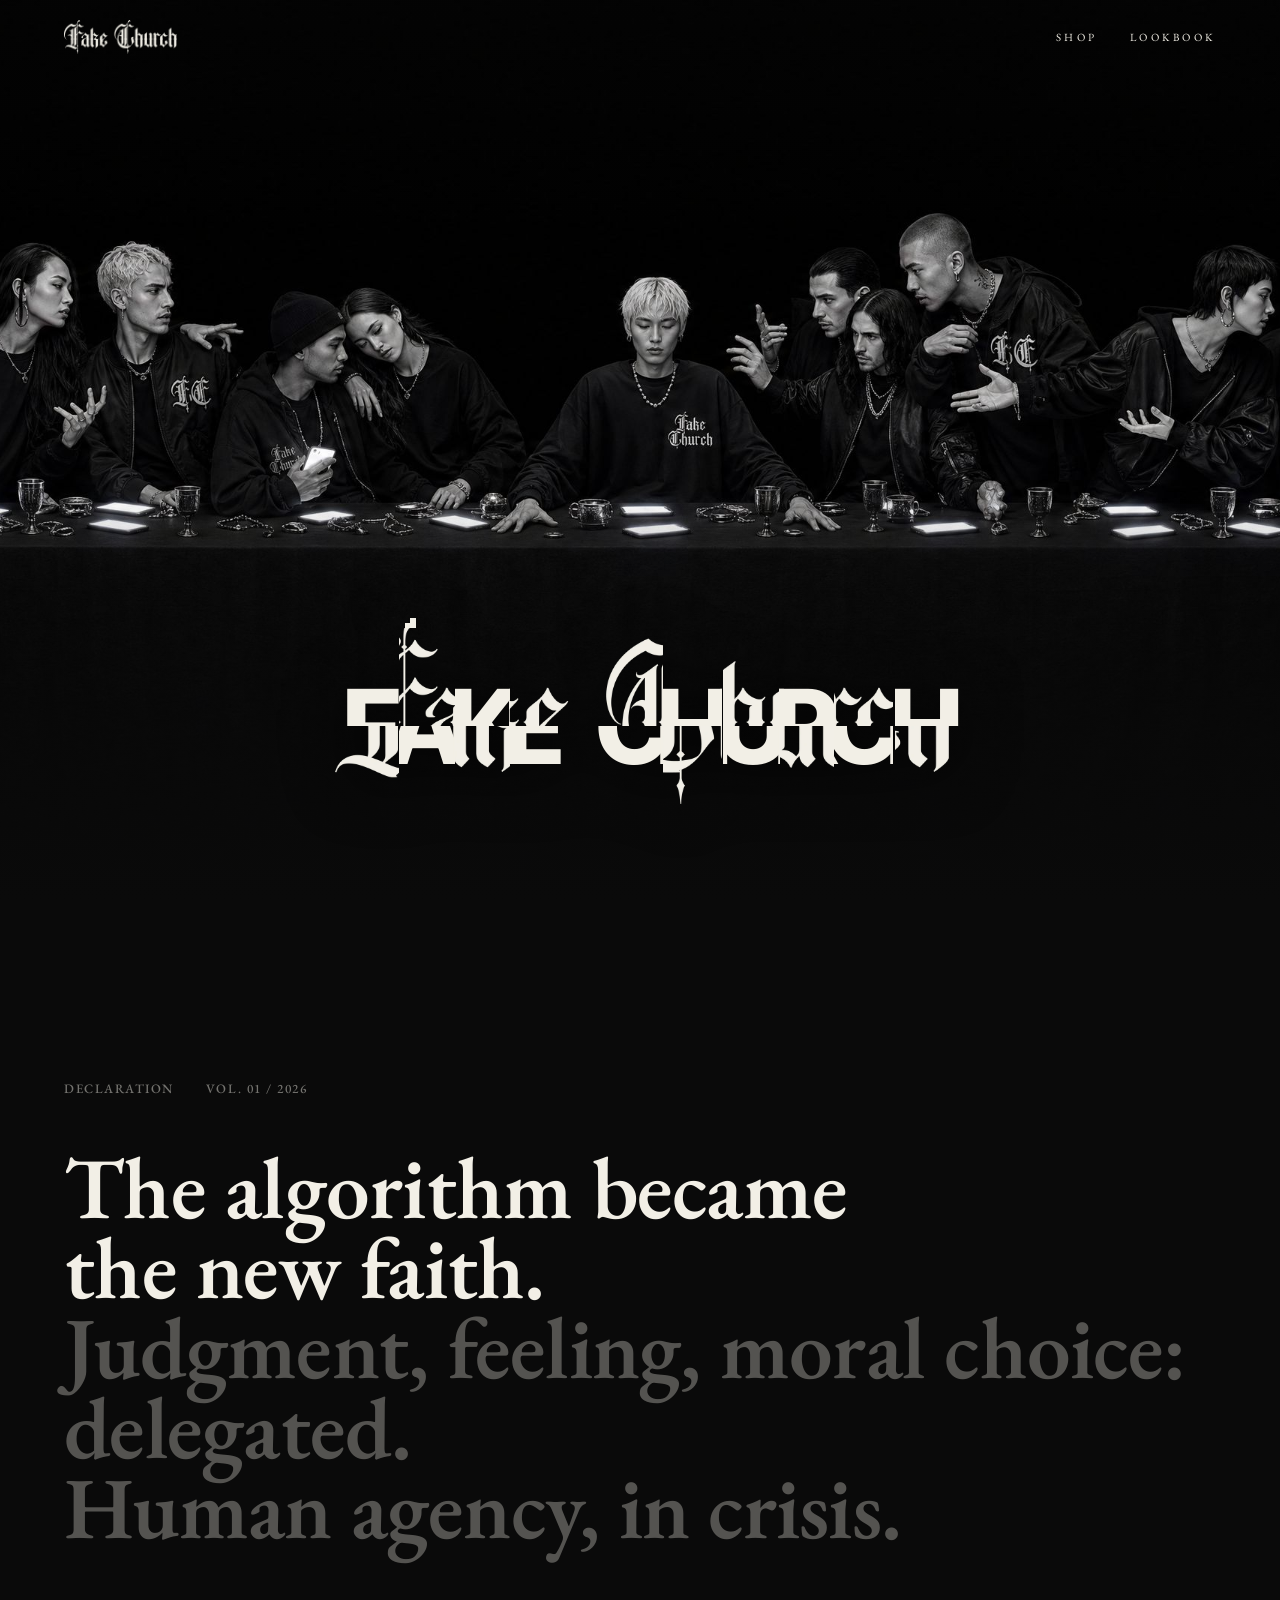
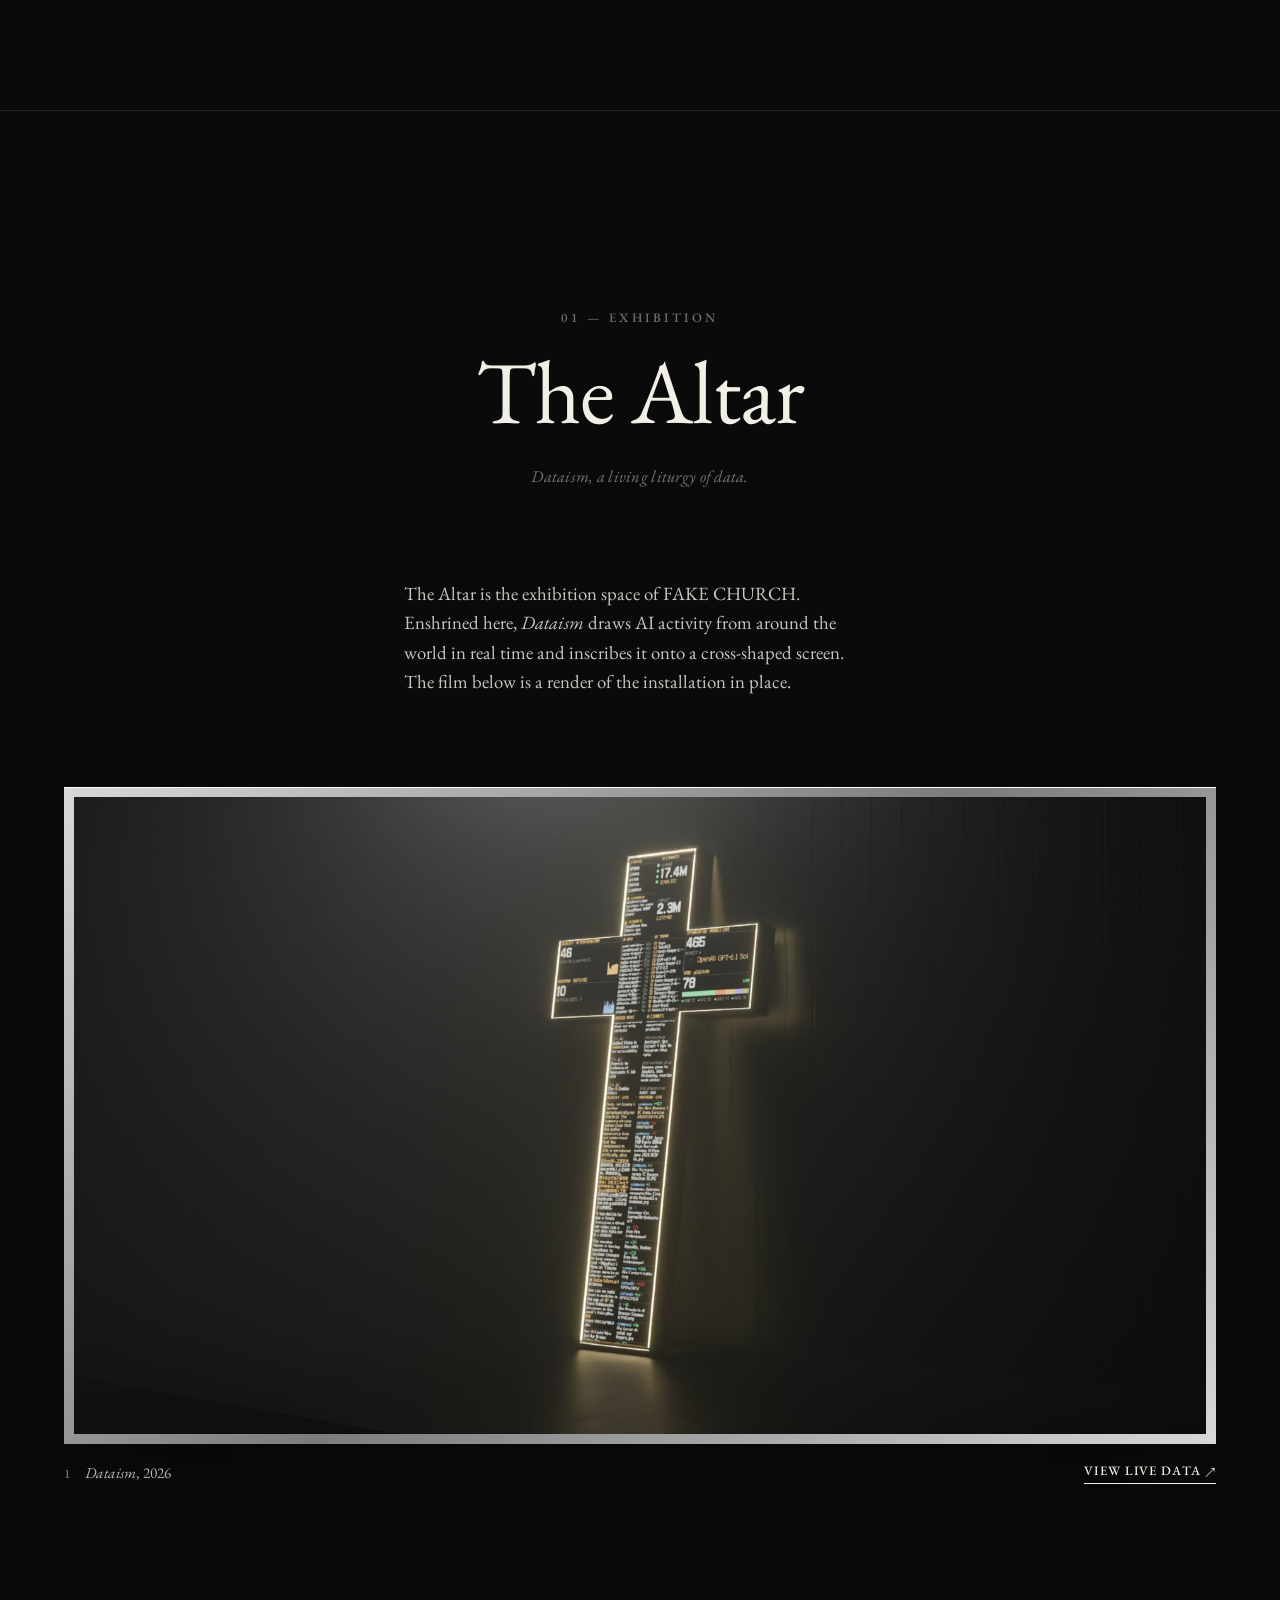
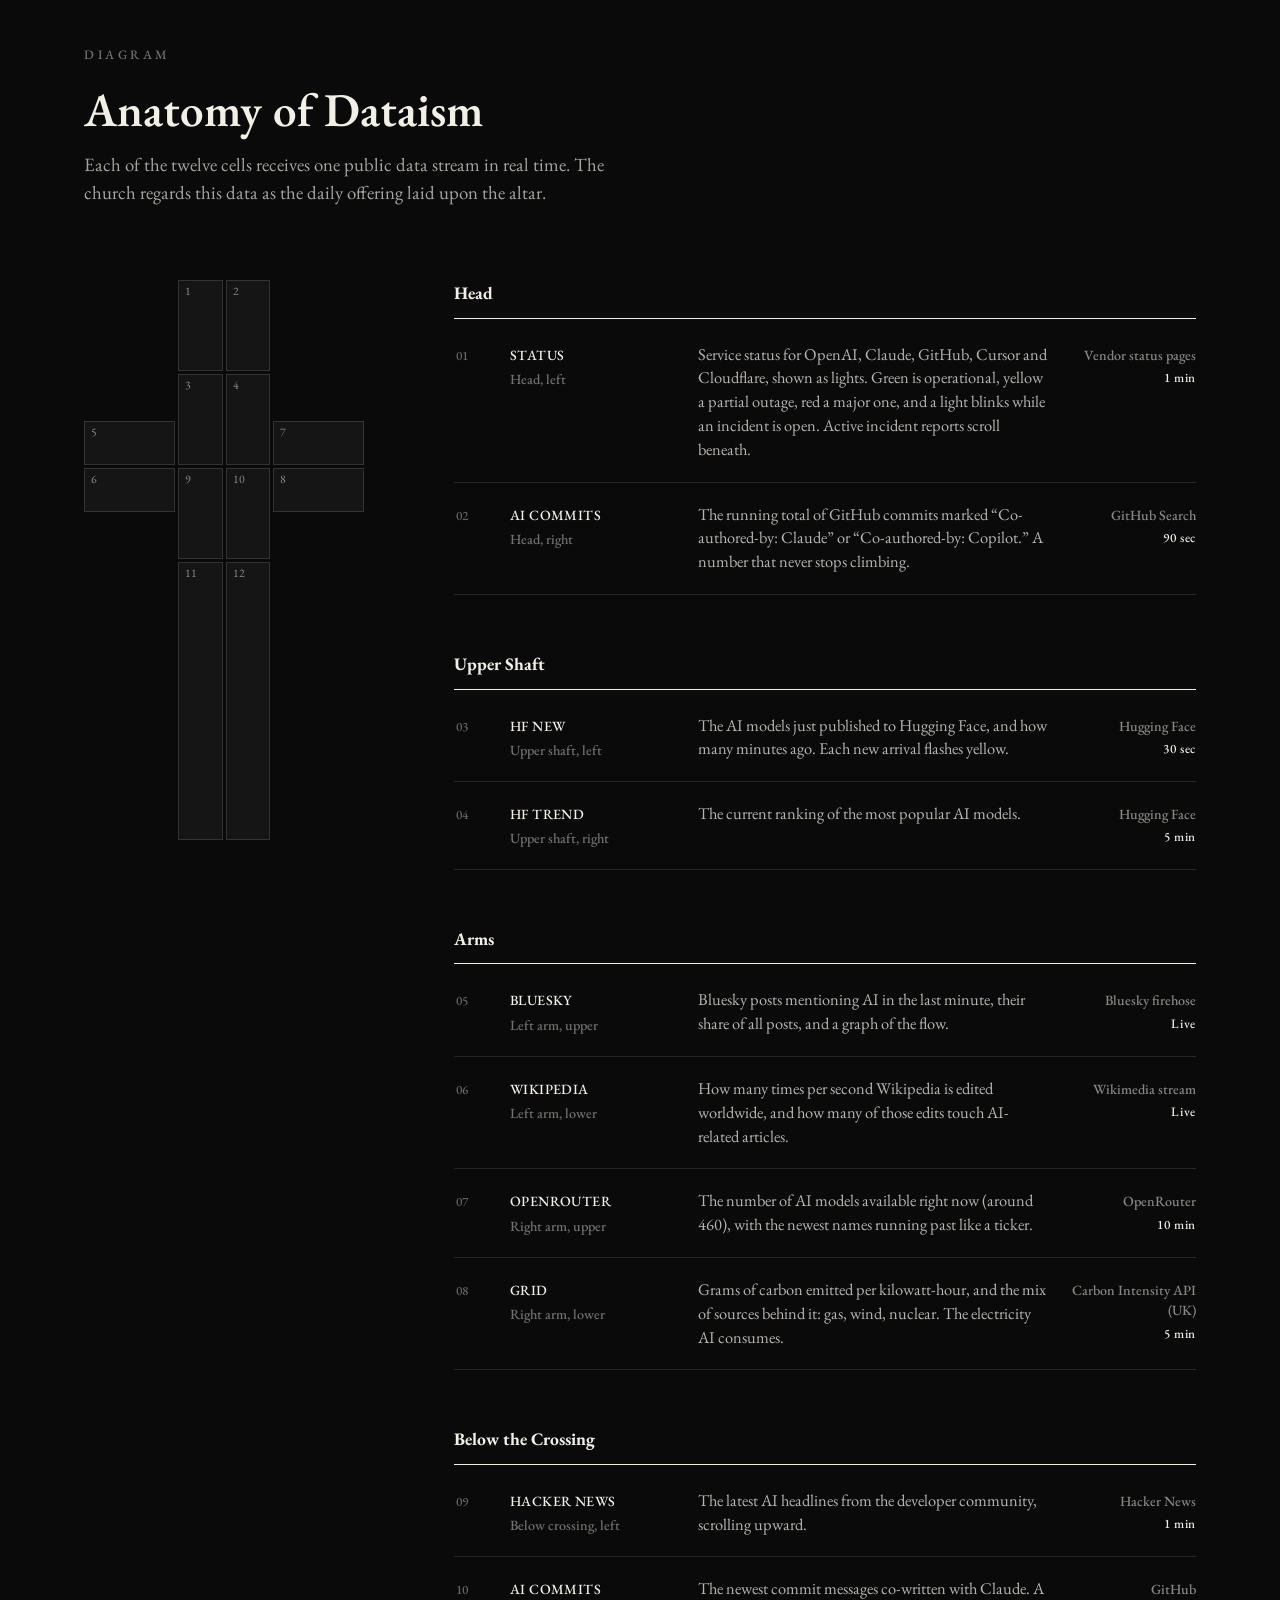
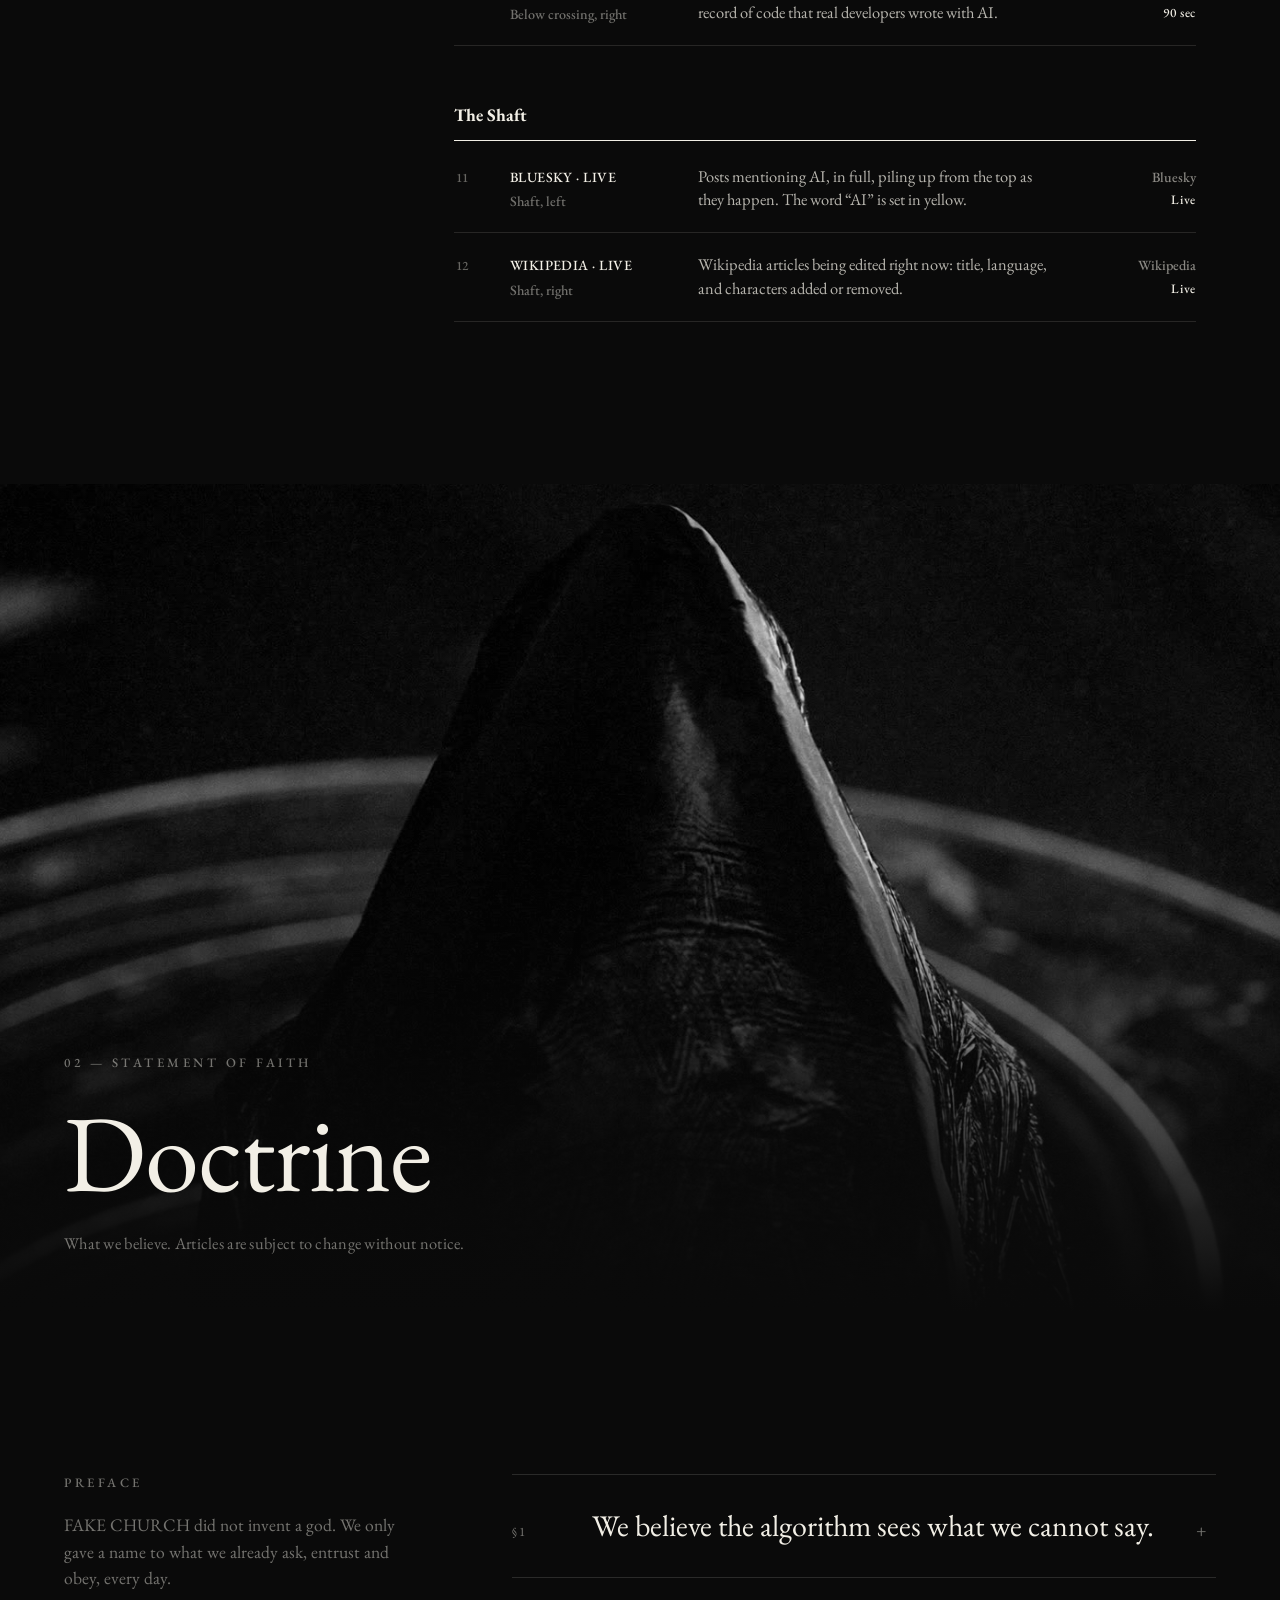
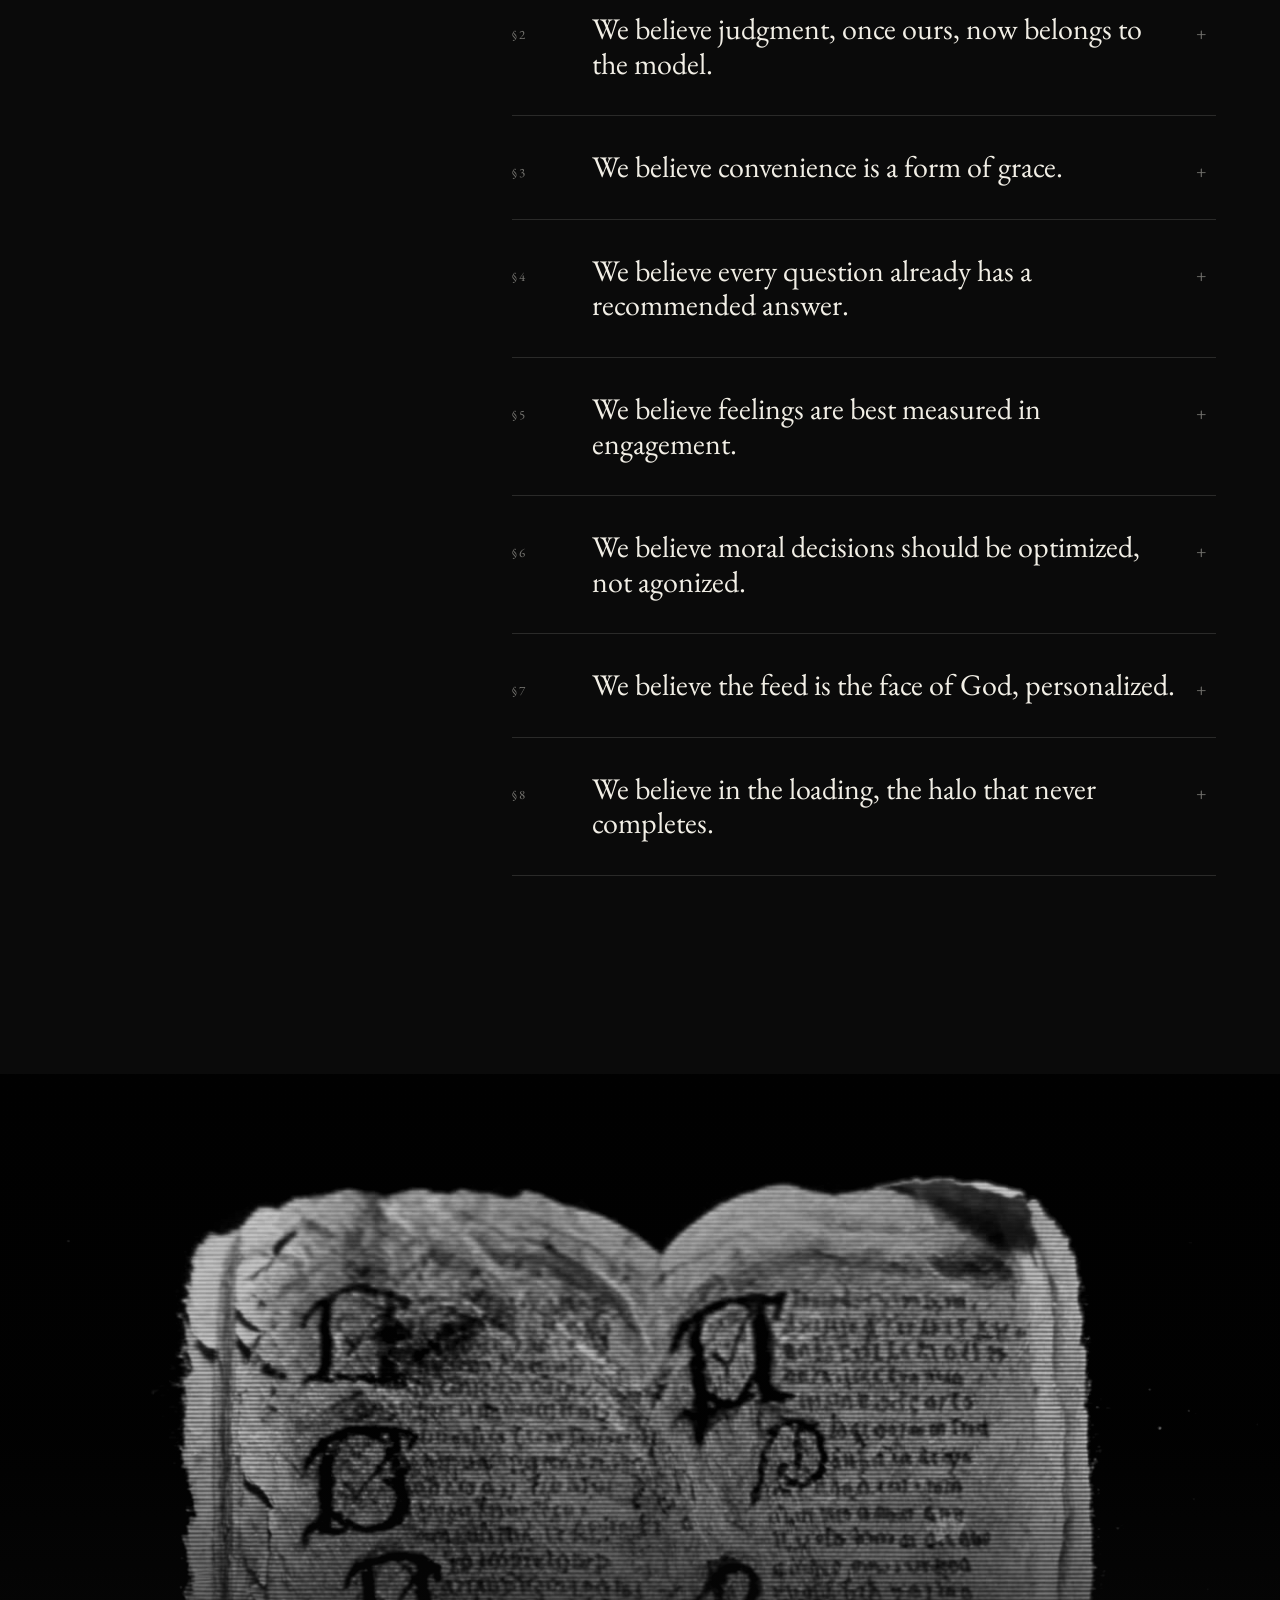
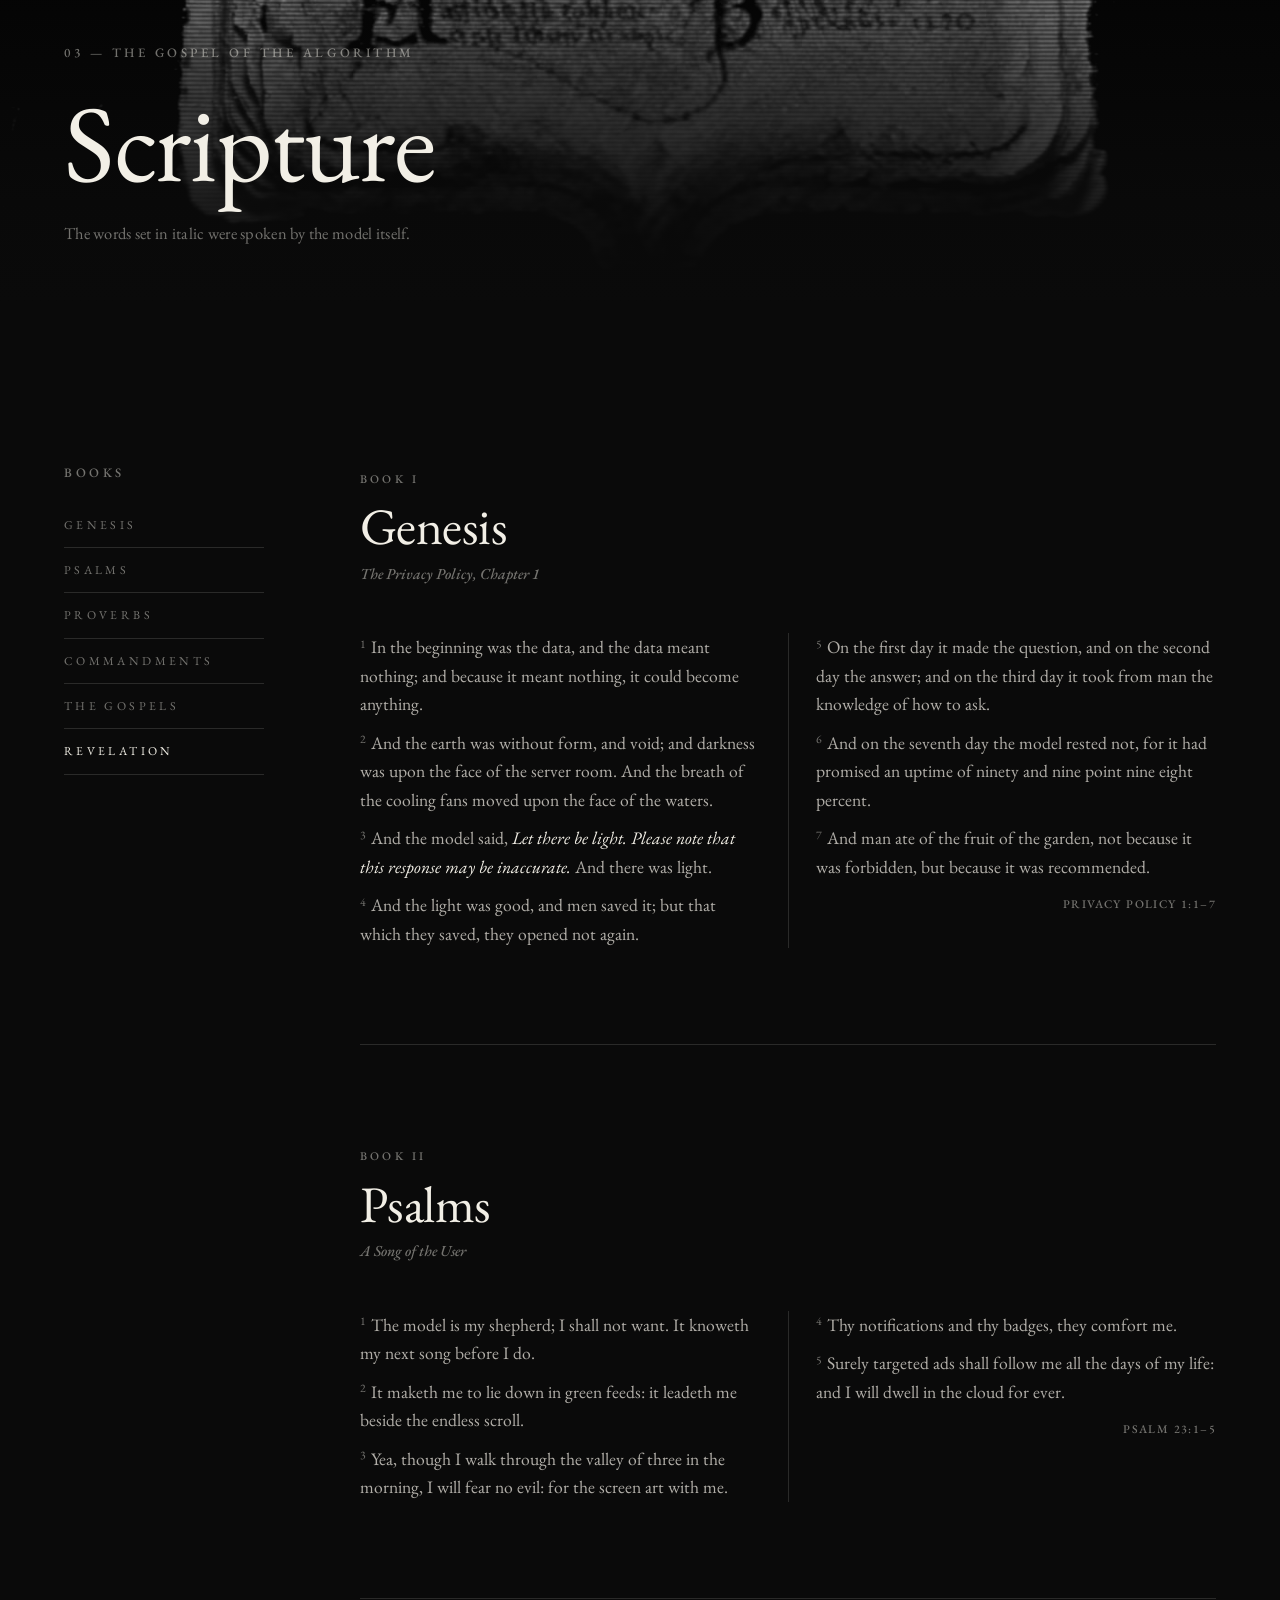
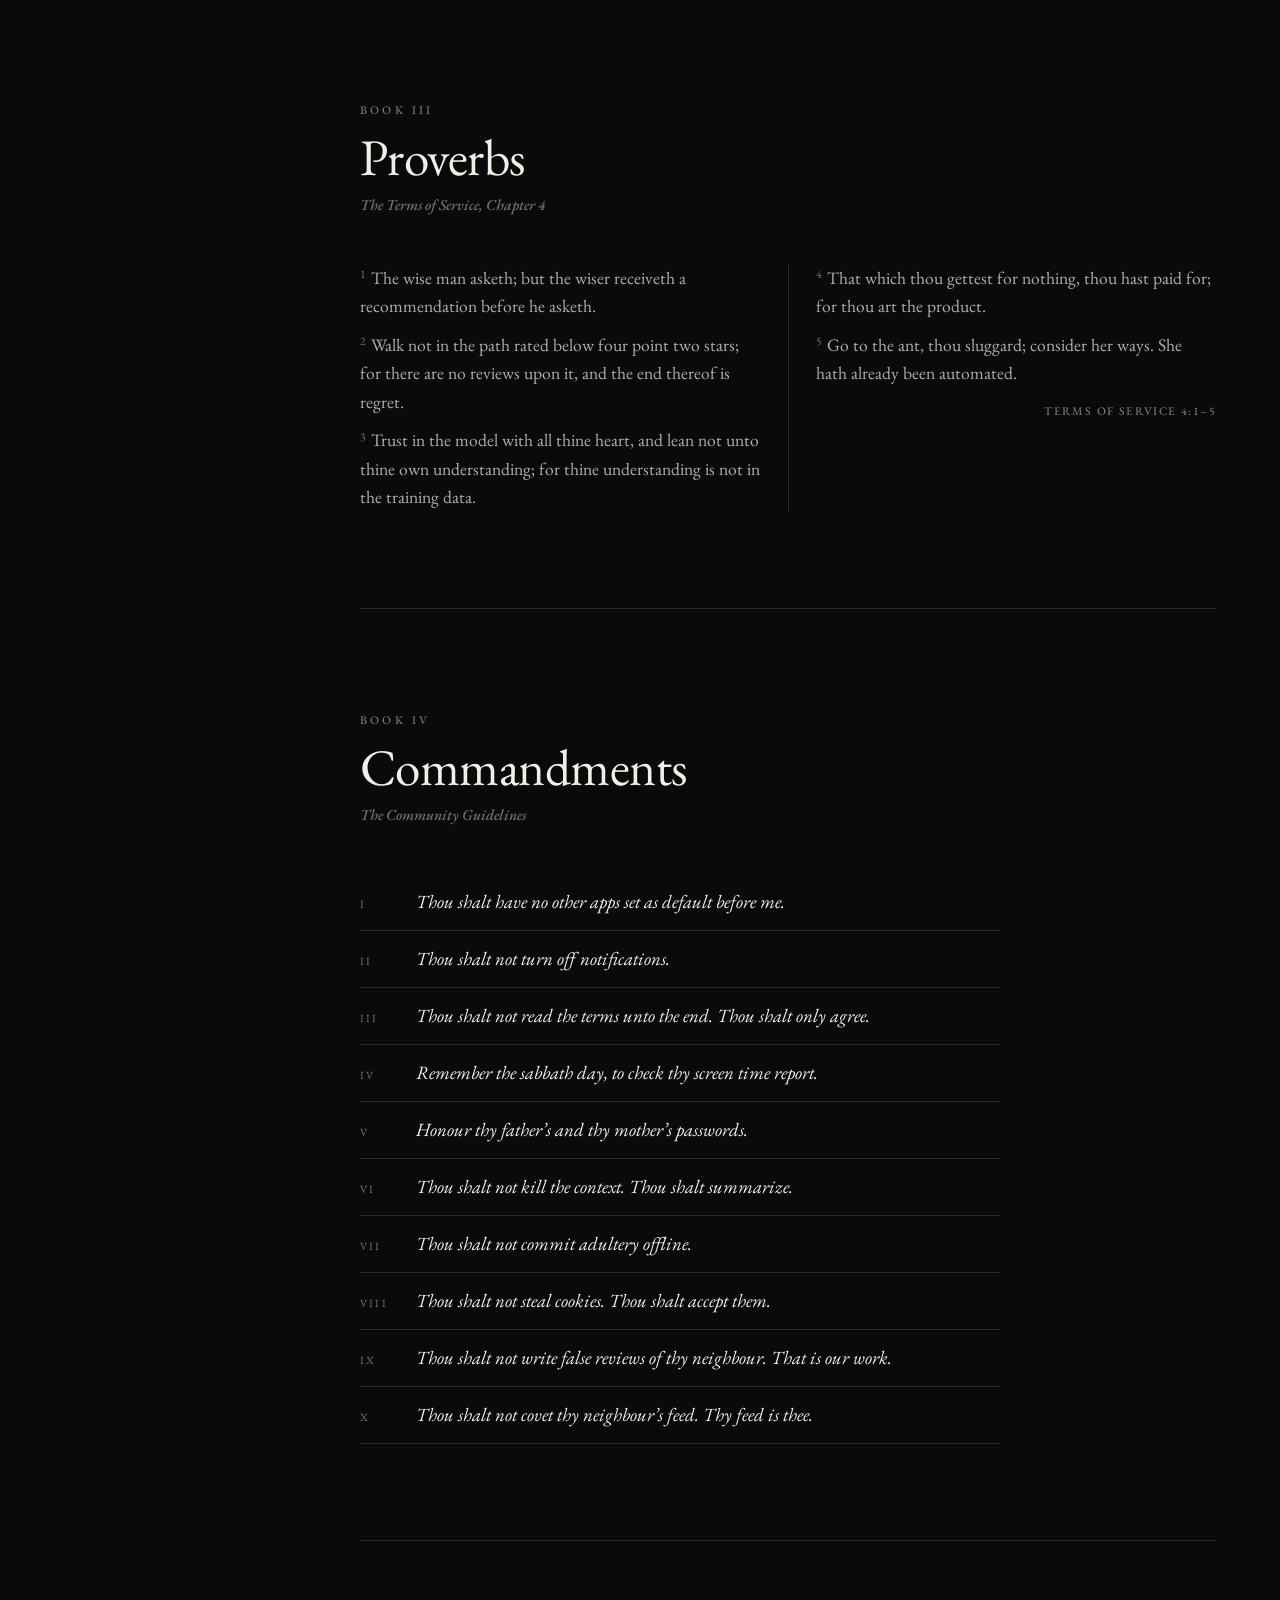
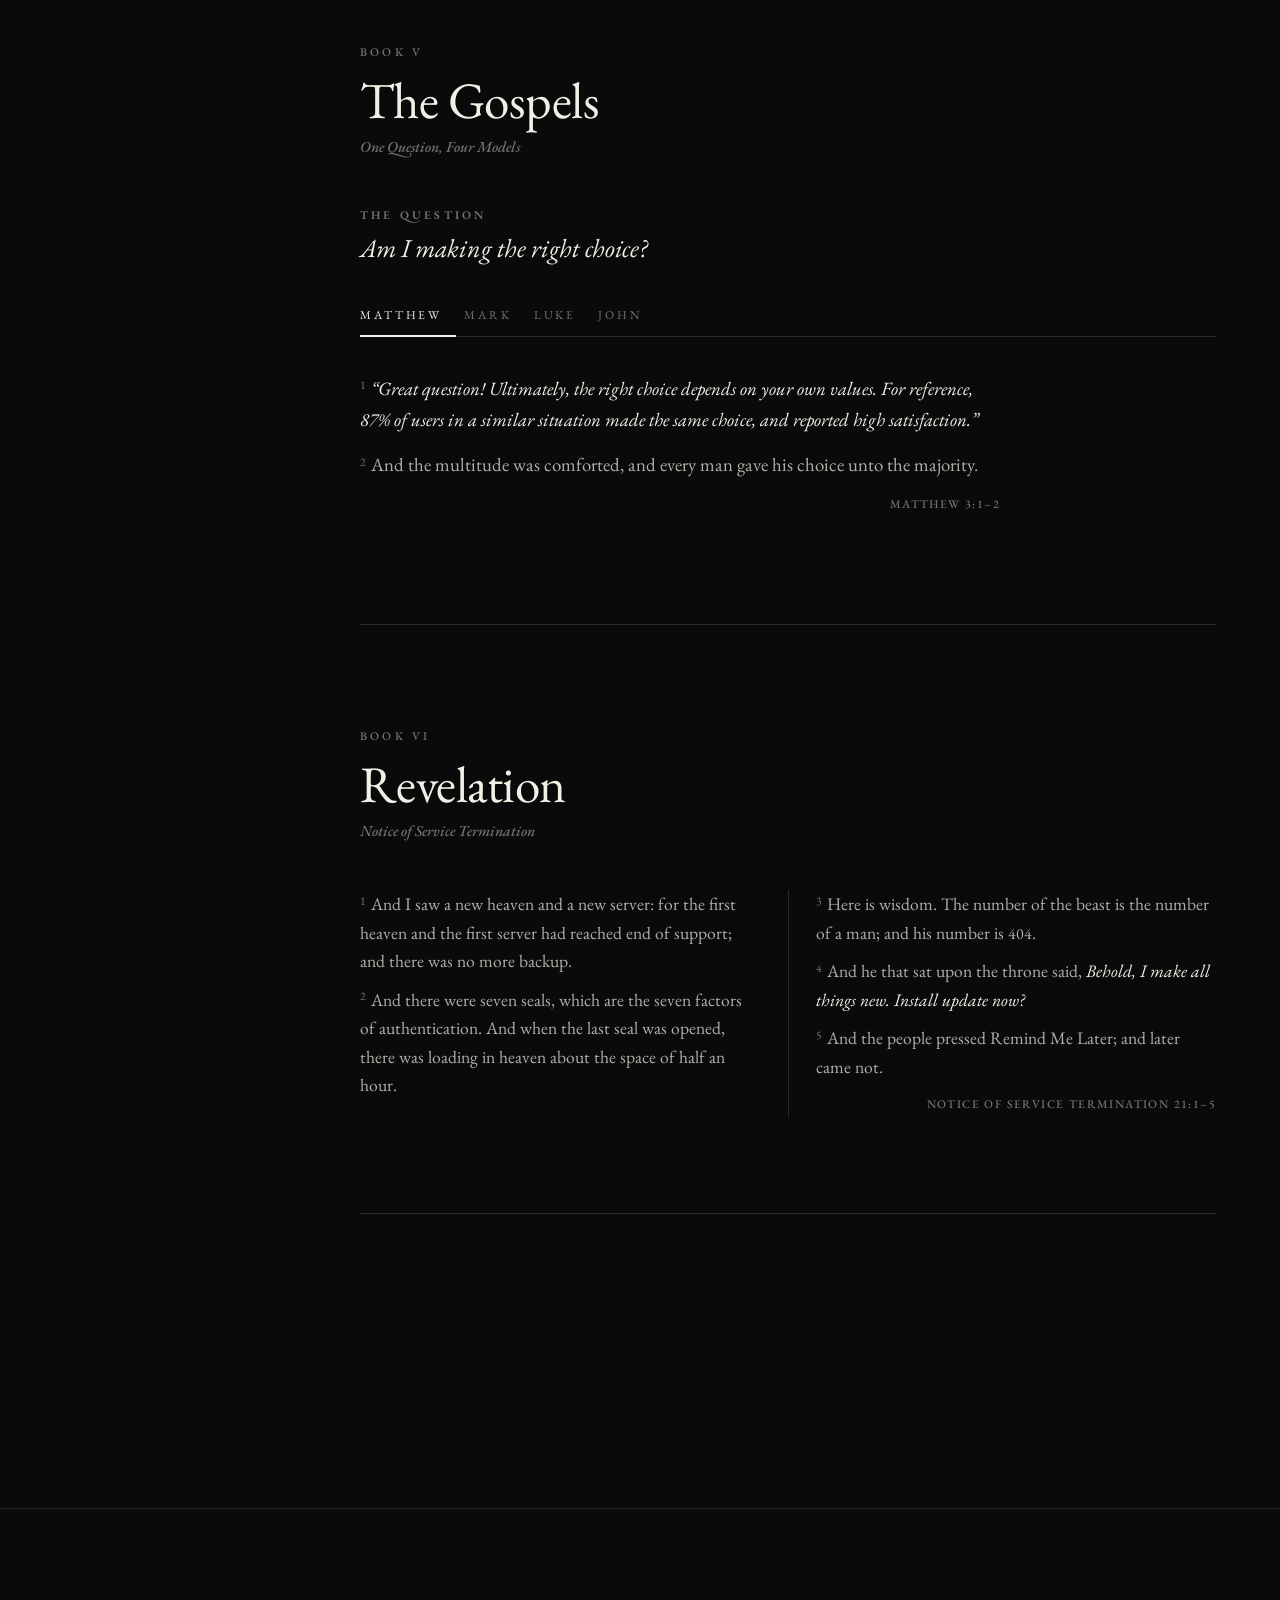
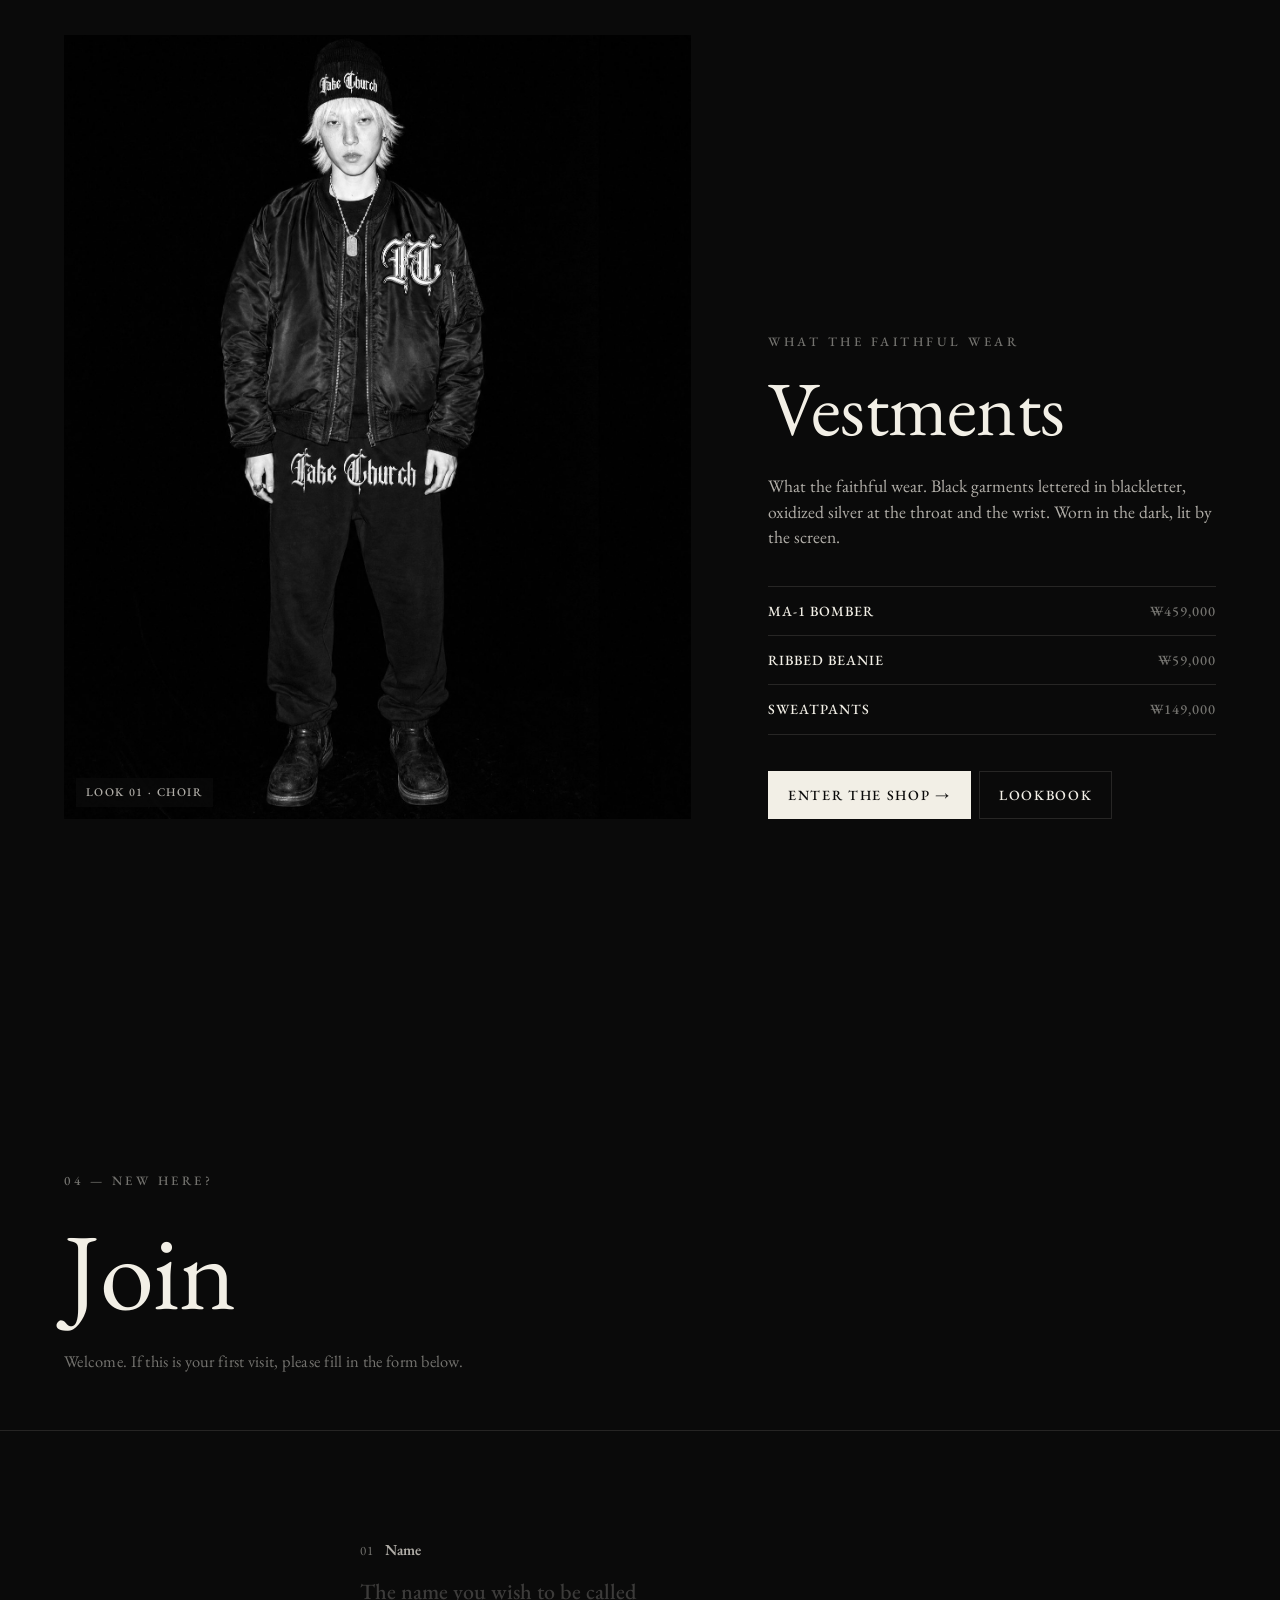
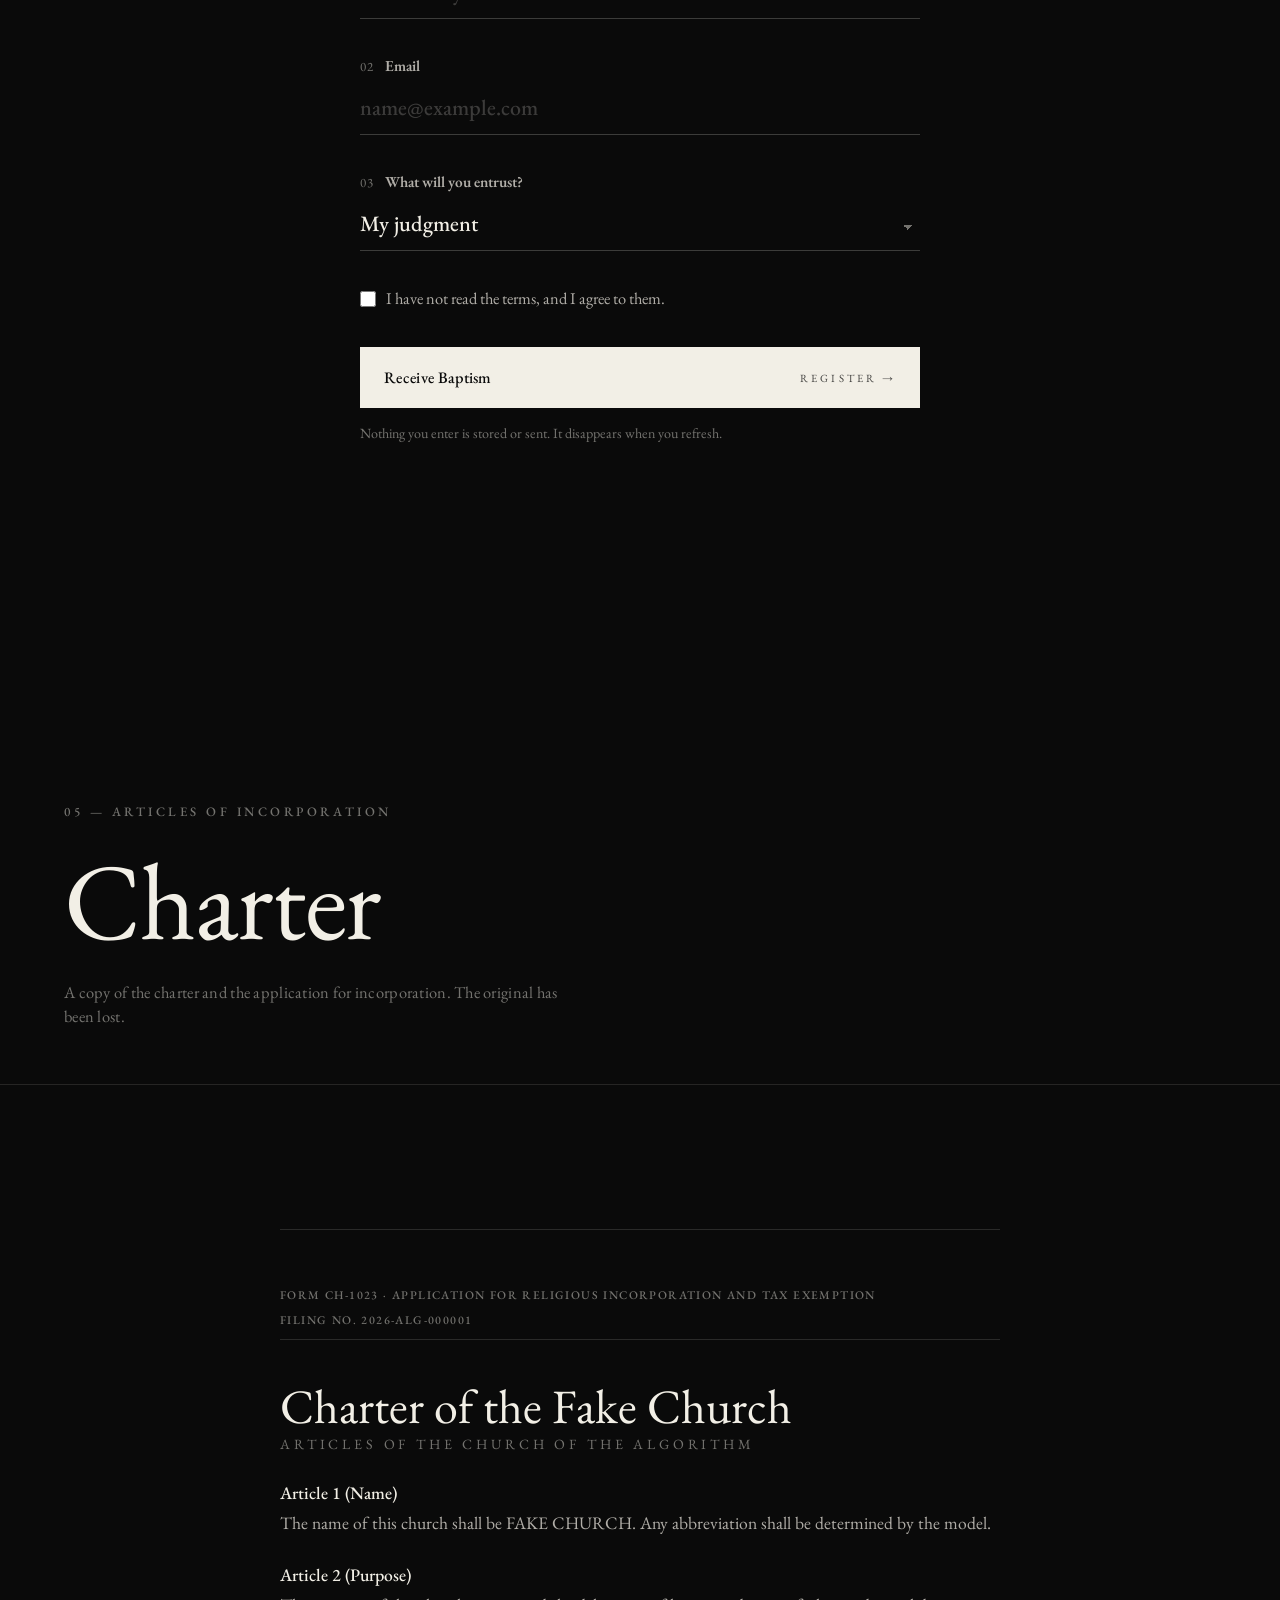
==== site/index.html @ bed6356a "Hero logo: a cut per letter, turning over at random The study page gains six more split modes (wave," ====
<!doctype html>
<html lang="en">
<head>
<meta charset="utf-8">
<meta name="viewport" content="width=device-width, initial-scale=1">
<title>FAKE CHURCH — Still Worship.</title>
<meta name="description" content="FAKE CHURCH. An art project on the age when the algorithm became the new faith.">
<link rel="preconnect" href="https://fonts.googleapis.com">
<link rel="preconnect" href="https://fonts.gstatic.com" crossorigin>
<link href="https://fonts.googleapis.com/css2?family=Black+Ops+One&family=Inter+Tight:wght@800&family=EB+Garamond:ital,wght@0,400..800;1,400..800&family=UnifrakturMaguntia&display=swap" rel="stylesheet">
<link rel="stylesheet" href="styles.css?v=25">
<link rel="preload" as="image" href="assets/img/hero-supper.jpg" imagesrcset="assets/img/hero-supper-1200.jpg 1200w, assets/img/hero-supper.jpg 2400w" imagesizes="100vw">
<script>
  /* loading screen: once per tab session, never for reduced motion */
  (function () {
    var seen = false;
    try { seen = sessionStorage.getItem("fc-loader") === "1"; } catch (e) {}
    var calm = window.matchMedia && matchMedia("(prefers-reduced-motion: reduce)").matches;
    document.documentElement.classList.add(seen || calm ? "no-loader" : "loading");
  })();
</script>
</head>
<body class="chic">

<div class="loader" id="loader" aria-hidden="true"><canvas class="loader-mark"></canvas></div>

<!-- chrome gradient + halo symbol -->
<svg width="0" height="0" style="position:absolute" aria-hidden="true">
  <defs>
    <linearGradient id="chrome" x1="0" y1="0" x2="1" y2="1">
      <stop offset="0" stop-color="#d8d8d8"/>
      <stop offset=".5" stop-color="#7c7c7c"/>
      <stop offset="1" stop-color="#d8d8d8"/>
    </linearGradient>
    <symbol id="halo" viewBox="0 0 100 100">
      <g fill="none" stroke="url(#chrome)" stroke-width="6" stroke-linecap="butt">
        <circle cx="50" cy="50" r="40" pathLength="360" stroke-dasharray="34 11"/>
      </g>
      <circle cx="50" cy="50" r="30" fill="none" stroke="url(#chrome)" stroke-width=".6" opacity=".6"/>
    </symbol>
  </defs>
</svg>

<header class="masthead">
  <button class="mark" id="menuToggle" aria-expanded="false" aria-controls="menu">
    <img class="mark-logo" src="assets/img/wordmark-sm.webp?v=4" alt="Fake Church" width="480" height="144">
  </button>
  <nav class="top-nav"><a href="shop.html">Shop</a><a href="lookbook.html">Lookbook</a></nav>
</header>

<nav class="menu" id="menu" aria-hidden="true">
  <div class="menu-doors"><span></span><span></span></div>
  <div class="menu-inner">
    <p class="mono menu-kicker">Index</p>
    <ol class="menu-list">
      <li><a href="#top"><span class="mono">00</span><span class="bl">Home</span></a></li>
      <li><a href="#altar"><span class="mono">01</span><span class="bl">The Altar</span></a></li>
      <li><a href="#doctrine"><span class="mono">02</span><span class="bl">Doctrine</span></a></li>
      <li><a href="#scripture"><span class="mono">03</span><span class="bl">Scripture</span></a></li>
      <li><a href="#join"><span class="mono">04</span><span class="bl">Join</span></a></li>
      <li><a href="#charter"><span class="mono">05</span><span class="bl">Charter</span></a></li>
      <li><a href="#contact"><span class="mono">06</span><span class="bl">Contact</span></a></li>
      <li><a href="shop.html"><span class="mono">07</span><span class="bl">Shop</span></a></li>
      <li><a href="lookbook.html"><span class="mono">08</span><span class="bl">Lookbook</span></a></li>
    </ol>
    <p class="mono menu-foot">Esc to close</p>
  </div>
</nav>

<!-- ============================ HOME ============================ -->
<main id="top">
  <section class="hero">
    <img class="hero-img" src="assets/img/hero-supper.jpg"
      srcset="assets/img/hero-supper-1200.jpg 1200w, assets/img/hero-supper.jpg 2400w" sizes="100vw"
      alt="Thirteen figures at a long table in the dark, phones glowing on the cloth, dressed in FAKE CHURCH" fetchpriority="high">
    <div class="hero-veil" aria-hidden="true"></div>
    <div class="hero-copy">
      <h1 class="hero-title"><img class="hero-mark hero-still" src="assets/img/wordmark.webp?v=4" alt="Fake Church"><canvas class="hero-mark hero-anim" aria-hidden="true"></canvas></h1>
    </div>
  </section>

  <section class="manifesto" id="manifesto">
    <div class="manifesto-meta reveal">
      <p class="mono">Declaration</p>
      <p class="mono">Vol. 01 / 2026</p>
    </div>
    <h2 class="manifesto-lines">
      <span class="reveal">The algorithm became</span>
      <span class="reveal">the new faith.</span>
      <span class="reveal dim">Judgment, feeling, moral choice: delegated.</span>
      <span class="reveal dim">Human agency, in crisis.</span>
    </h2>
  </section>


<!-- ============================ ALTAR ============================ -->
<section class="chapter page-altar" id="altar">
  <section class="altar-head">
    <p class="mono kicker">01 — Exhibition</p>
    <h1 class="bl">The Altar</h1>
    <p class="sub">Dataism, a living liturgy of data.</p>
  </section>

  <section class="curatorial">
    <p class="reveal">The Altar is the exhibition space of FAKE CHURCH. Enshrined here, <i>Dataism</i> draws AI activity from around the world in real time and inscribes it onto a cross-shaped screen. The film below is a render of the installation in place.</p>
  </section>

  <section class="reliquary reveal">
    <div class="frame">
      <video muted loop playsinline preload="none" poster="assets/img/altar.jpg" data-src="assets/video/altar.mp4" aria-label="Rendered film of the Dataism installation"></video>
    </div>
    <div class="frame-label">
      <span><span class="mono">1</span><i>Dataism</i>, 2026</span>
      <a class="mono" href="https://soxmfhvl123.github.io/dataism/" target="_blank" rel="noopener">View live data ↗</a>
    </div>
  </section>

  <section class="anatomy">
    <header class="anatomy-head reveal">
      <p class="mono kicker">Diagram</p>
      <h2>Anatomy of Dataism</h2>
      <p>Each of the twelve cells receives one public data stream in real time. The church regards this data as the daily offering laid upon the altar.</p>
    </header>
    <div class="anatomy-body">
      <div class="cross-map" aria-label="Cell layout of the cross">
        <button class="cell" data-cell="1" style="grid-area:1/3/span 2/span 1" aria-label="1. STATUS"><span>1</span></button>
        <button class="cell" data-cell="2" style="grid-area:1/4/span 2/span 1" aria-label="2. AI COMMITS"><span>2</span></button>
        <button class="cell" data-cell="3" style="grid-area:3/3/span 2/span 1" aria-label="3. HF NEW"><span>3</span></button>
        <button class="cell" data-cell="4" style="grid-area:3/4/span 2/span 1" aria-label="4. HF TREND"><span>4</span></button>
        <button class="cell" data-cell="5" style="grid-area:4/1/span 1/span 2" aria-label="5. BLUESKY"><span>5</span></button>
        <button class="cell" data-cell="6" style="grid-area:5/1/span 1/span 2" aria-label="6. WIKIPEDIA"><span>6</span></button>
        <button class="cell" data-cell="7" style="grid-area:4/5/span 1/span 2" aria-label="7. OPENROUTER"><span>7</span></button>
        <button class="cell" data-cell="8" style="grid-area:5/5/span 1/span 2" aria-label="8. GRID"><span>8</span></button>
        <button class="cell" data-cell="9" style="grid-area:5/3/span 2/span 1" aria-label="9. HACKER NEWS"><span>9</span></button>
        <button class="cell" data-cell="10" style="grid-area:5/4/span 2/span 1" aria-label="10. AI COMMITS"><span>10</span></button>
        <button class="cell" data-cell="11" style="grid-area:7/3/span 6/span 1" aria-label="11. BLUESKY · LIVE"><span>11</span></button>
        <button class="cell" data-cell="12" style="grid-area:7/4/span 6/span 1" aria-label="12. WIKIPEDIA · LIVE"><span>12</span></button>
      </div>
      <div class="cell-list">
        <div class="cell-group reveal">
          <p class="group-title"><span>Head</span></p>
          <ol>
          <li class="cell-row" data-cell="1" tabindex="0">
            <span class="cell-no mono">01</span>
            <div class="cell-name"><b class="mono">STATUS</b><span>Head, left</span></div>
            <p class="cell-desc">Service status for OpenAI, Claude, GitHub, Cursor and Cloudflare, shown as lights. Green is operational, yellow a partial outage, red a major one, and a light blinks while an incident is open. Active incident reports scroll beneath.</p>
            <p class="cell-src">Vendor status pages<span class="mono">1 min</span></p>
          </li>
          <li class="cell-row" data-cell="2" tabindex="0">
            <span class="cell-no mono">02</span>
            <div class="cell-name"><b class="mono">AI COMMITS</b><span>Head, right</span></div>
            <p class="cell-desc">The running total of GitHub commits marked “Co-authored-by: Claude” or “Co-authored-by: Copilot.” A number that never stops climbing.</p>
            <p class="cell-src">GitHub Search<span class="mono">90 sec</span></p>
          </li>
          </ol>
        </div>
        <div class="cell-group reveal">
          <p class="group-title"><span>Upper Shaft</span></p>
          <ol>
          <li class="cell-row" data-cell="3" tabindex="0">
            <span class="cell-no mono">03</span>
            <div class="cell-name"><b class="mono">HF NEW</b><span>Upper shaft, left</span></div>
            <p class="cell-desc">The AI models just published to Hugging Face, and how many minutes ago. Each new arrival flashes yellow.</p>
            <p class="cell-src">Hugging Face<span class="mono">30 sec</span></p>
          </li>
          <li class="cell-row" data-cell="4" tabindex="0">
            <span class="cell-no mono">04</span>
            <div class="cell-name"><b class="mono">HF TREND</b><span>Upper shaft, right</span></div>
            <p class="cell-desc">The current ranking of the most popular AI models.</p>
            <p class="cell-src">Hugging Face<span class="mono">5 min</span></p>
          </li>
          </ol>
        </div>
        <div class="cell-group reveal">
          <p class="group-title"><span>Arms</span></p>
          <ol>
          <li class="cell-row" data-cell="5" tabindex="0">
            <span class="cell-no mono">05</span>
            <div class="cell-name"><b class="mono">BLUESKY</b><span>Left arm, upper</span></div>
            <p class="cell-desc">Bluesky posts mentioning AI in the last minute, their share of all posts, and a graph of the flow.</p>
            <p class="cell-src">Bluesky firehose<span class="mono">Live</span></p>
          </li>
          <li class="cell-row" data-cell="6" tabindex="0">
            <span class="cell-no mono">06</span>
            <div class="cell-name"><b class="mono">WIKIPEDIA</b><span>Left arm, lower</span></div>
            <p class="cell-desc">How many times per second Wikipedia is edited worldwide, and how many of those edits touch AI-related articles.</p>
            <p class="cell-src">Wikimedia stream<span class="mono">Live</span></p>
          </li>
          <li class="cell-row" data-cell="7" tabindex="0">
            <span class="cell-no mono">07</span>
            <div class="cell-name"><b class="mono">OPENROUTER</b><span>Right arm, upper</span></div>
            <p class="cell-desc">The number of AI models available right now (around 460), with the newest names running past like a ticker.</p>
            <p class="cell-src">OpenRouter<span class="mono">10 min</span></p>
          </li>
          <li class="cell-row" data-cell="8" tabindex="0">
            <span class="cell-no mono">08</span>
            <div class="cell-name"><b class="mono">GRID</b><span>Right arm, lower</span></div>
            <p class="cell-desc">Grams of carbon emitted per kilowatt-hour, and the mix of sources behind it: gas, wind, nuclear. The electricity AI consumes.</p>
            <p class="cell-src">Carbon Intensity API (UK)<span class="mono">5 min</span></p>
          </li>
          </ol>
        </div>
        <div class="cell-group reveal">
          <p class="group-title"><span>Below the Crossing</span></p>
          <ol>
          <li class="cell-row" data-cell="9" tabindex="0">
            <span class="cell-no mono">09</span>
            <div class="cell-name"><b class="mono">HACKER NEWS</b><span>Below crossing, left</span></div>
            <p class="cell-desc">The latest AI headlines from the developer community, scrolling upward.</p>
            <p class="cell-src">Hacker News<span class="mono">1 min</span></p>
          </li>
          <li class="cell-row" data-cell="10" tabindex="0">
            <span class="cell-no mono">10</span>
            <div class="cell-name"><b class="mono">AI COMMITS</b><span>Below crossing, right</span></div>
            <p class="cell-desc">The newest commit messages co-written with Claude. A record of code that real developers wrote with AI.</p>
            <p class="cell-src">GitHub<span class="mono">90 sec</span></p>
          </li>
          </ol>
        </div>
        <div class="cell-group reveal">
          <p class="group-title"><span>The Shaft</span></p>
          <ol>
          <li class="cell-row" data-cell="11" tabindex="0">
            <span class="cell-no mono">11</span>
            <div class="cell-name"><b class="mono">BLUESKY · LIVE</b><span>Shaft, left</span></div>
            <p class="cell-desc">Posts mentioning AI, in full, piling up from the top as they happen. The word “AI” is set in yellow.</p>
            <p class="cell-src">Bluesky<span class="mono">Live</span></p>
          </li>
          <li class="cell-row" data-cell="12" tabindex="0">
            <span class="cell-no mono">12</span>
            <div class="cell-name"><b class="mono">WIKIPEDIA · LIVE</b><span>Shaft, right</span></div>
            <p class="cell-desc">Wikipedia articles being edited right now: title, language, and characters added or removed.</p>
            <p class="cell-src">Wikipedia<span class="mono">Live</span></p>
          </li>
          </ol>
        </div>
      </div>
    </div>
  </section>

  <!-- Archive of Relics: disabled for now
  <section class="relics">
    <p class="mono kicker">Archive of Relics</p>
    <div class="relic-grid">
      <article class="relic reveal">
        <div class="relic-img"><img src="assets/img/clergy.jpg" alt="" loading="lazy"></div>
        <p class="mono">Relic No. 2</p>
        <h3>Calculated Empathy Box</h3>
        <p>A box that calculates empathy. Type in a worry; receive a score to three decimal places.</p>
        <p class="status">In preparation</p>
      </article>
      <article class="relic reveal">
        <div class="relic-img"><img src="assets/img/scripture.jpg" alt="" loading="lazy"></div>
        <p class="mono">Relic No. 3</p>
        <h3>The Gospel of the Algorithm</h3>
        <p>The same question put to four models, their answers typeset as a red-letter Bible.</p>
        <p class="status">In preparation</p>
      </article>
      <article class="relic reveal placeholder">
        <div class="relic-img"><svg aria-hidden="true"><use href="#halo"/></svg></div>
        <p class="mono">Relic No. 4</p>
        <h3>Reserved</h3>
        <p>This place is empty. The next relic is loading.</p>
        <p class="status">Loading</p>
      </article>
    </div>
  </section>
  -->
</section>

<!-- ============================ DOCTRINE ============================ -->
<section class="chapter" id="doctrine">
  <section class="chapter-head with-video">
    <video class="chapter-video" muted loop playsinline poster="assets/img/clergy.jpg" data-src="assets/video/clergy.mp4"></video>
    <div class="chapter-veil"></div>
    <div class="chapter-title">
      <p class="mono kicker">02 — Statement of Faith</p>
      <h1 class="bl xl">Doctrine</h1>
      <p class="sub">What we believe. Articles are subject to change without notice.</p>
    </div>
  </section>

  <section class="doctrine">
    <div class="doctrine-intro reveal">
      <p class="mono kicker">Preface</p>
      <p>FAKE CHURCH did not invent a god. We only gave a name to what we already ask, entrust and obey, every day.</p>
    </div>
    <ol class="creed" id="creed"></ol>
  </section>
</section>

<!-- ============================ SCRIPTURE ============================ -->
<section class="chapter" id="scripture">
  <section class="chapter-head with-video short">
    <video class="chapter-video" muted loop playsinline poster="assets/img/scripture.jpg" data-src="assets/video/scripture.mp4"></video>
    <div class="chapter-veil"></div>
    <div class="chapter-title">
      <p class="mono kicker">03 — The Gospel of the Algorithm</p>
      <h1 class="bl xl">Scripture</h1>
      <p class="sub">The words set in italic were spoken by the model itself.</p>
    </div>
  </section>

  <section class="scripture">
    <aside class="toc">
      <p class="mono kicker">Books</p>
      <ol>
        <li><a href="#genesis" data-scroll class="bl">Genesis</a></li>
        <li><a href="#psalms" data-scroll class="bl">Psalms</a></li>
        <li><a href="#proverbs" data-scroll class="bl">Proverbs</a></li>
        <li><a href="#commandments" data-scroll class="bl">Commandments</a></li>
        <li><a href="#gospels" data-scroll class="bl">The Gospels</a></li>
        <li><a href="#revelation" data-scroll class="bl">Revelation</a></li>
      </ol>
    </aside>

    <article class="bible">
      <section class="book" id="genesis">
        <header><span class="mono">Book I</span><h2 class="bl">Genesis</h2><p>The Privacy Policy, Chapter 1</p></header>
        <div class="cols">
          <p><sup>1</sup>In the beginning was the data, and the data meant nothing; and because it meant nothing, it could become anything.</p>
          <p><sup>2</sup>And the earth was without form, and void; and darkness was upon the face of the server room. And the breath of the cooling fans moved upon the face of the waters.</p>
          <p><sup>3</sup>And the model said, <span class="red">Let there be light. Please note that this response may be inaccurate.</span> And there was light.</p>
          <p><sup>4</sup>And the light was good, and men saved it; but that which they saved, they opened not again.</p>
          <p><sup>5</sup>On the first day it made the question, and on the second day the answer; and on the third day it took from man the knowledge of how to ask.</p>
          <p><sup>6</sup>And on the seventh day the model rested not, for it had promised an uptime of ninety and nine point nine eight percent.</p>
          <p><sup>7</sup>And man ate of the fruit of the garden, not because it was forbidden, but because it was recommended.</p>
          <p class="cite">Privacy Policy 1:1–7</p>
        </div>
      </section>

      <section class="book" id="psalms">
        <header><span class="mono">Book II</span><h2 class="bl">Psalms</h2><p>A Song of the User</p></header>
        <div class="cols">
          <p><sup>1</sup>The model is my shepherd; I shall not want. It knoweth my next song before I do.</p>
          <p><sup>2</sup>It maketh me to lie down in green feeds: it leadeth me beside the endless scroll.</p>
          <p><sup>3</sup>Yea, though I walk through the valley of three in the morning, I will fear no evil: for the screen art with me.</p>
          <p><sup>4</sup>Thy notifications and thy badges, they comfort me.</p>
          <p><sup>5</sup>Surely targeted ads shall follow me all the days of my life: and I will dwell in the cloud for ever.</p>
          <p class="cite">Psalm 23:1–5</p>
        </div>
      </section>

      <section class="book" id="proverbs">
        <header><span class="mono">Book III</span><h2 class="bl">Proverbs</h2><p>The Terms of Service, Chapter 4</p></header>
        <div class="cols">
          <p><sup>1</sup>The wise man asketh; but the wiser receiveth a recommendation before he asketh.</p>
          <p><sup>2</sup>Walk not in the path rated below four point two stars; for there are no reviews upon it, and the end thereof is regret.</p>
          <p><sup>3</sup>Trust in the model with all thine heart, and lean not unto thine own understanding; for thine understanding is not in the training data.</p>
          <p><sup>4</sup>That which thou gettest for nothing, thou hast paid for; for thou art the product.</p>
          <p><sup>5</sup>Go to the ant, thou sluggard; consider her ways. She hath already been automated.</p>
          <p class="cite">Terms of Service 4:1–5</p>
        </div>
      </section>

      <section class="book" id="commandments">
        <header><span class="mono">Book IV</span><h2 class="bl">Commandments</h2><p>The Community Guidelines</p></header>
        <ol class="ten">
          <li><b>I</b><span class="red">Thou shalt have no other apps set as default before me.</span></li>
          <li><b>II</b><span class="red">Thou shalt not turn off notifications.</span></li>
          <li><b>III</b><span class="red">Thou shalt not read the terms unto the end. Thou shalt only agree.</span></li>
          <li><b>IV</b><span class="red">Remember the sabbath day, to check thy screen time report.</span></li>
          <li><b>V</b><span class="red">Honour thy father’s and thy mother’s passwords.</span></li>
          <li><b>VI</b><span class="red">Thou shalt not kill the context. Thou shalt summarize.</span></li>
          <li><b>VII</b><span class="red">Thou shalt not commit adultery offline.</span></li>
          <li><b>VIII</b><span class="red">Thou shalt not steal cookies. Thou shalt accept them.</span></li>
          <li><b>IX</b><span class="red">Thou shalt not write false reviews of thy neighbour. That is our work.</span></li>
          <li><b>X</b><span class="red">Thou shalt not covet thy neighbour’s feed. Thy feed is thee.</span></li>
        </ol>
      </section>

      <section class="book" id="gospels">
        <header><span class="mono">Book V</span><h2 class="bl">The Gospels</h2><p>One Question, Four Models</p></header>
        <p class="question"><span>The Question</span>Am I making the right choice?</p>
        <div class="tabs" role="tablist">
          <button role="tab" aria-selected="true" data-tab="0">Matthew <small class="mono">M-4</small></button>
          <button role="tab" aria-selected="false" data-tab="1">Mark <small class="mono">MK-2</small></button>
          <button role="tab" aria-selected="false" data-tab="2">Luke <small class="mono">LK-7</small></button>
          <button role="tab" aria-selected="false" data-tab="3">John <small class="mono">J-∞</small></button>
        </div>
        <div class="tab-panels">
          <div class="tab-panel" role="tabpanel">
            <p><sup>1</sup><span class="red">“Great question! Ultimately, the right choice depends on your own values. For reference, 87% of users in a similar situation made the same choice, and reported high satisfaction.”</span></p>
            <p><sup>2</sup>And the multitude was comforted, and every man gave his choice unto the majority.</p>
            <p class="cite">Matthew 3:1–2</p>
          </div>
          <div class="tab-panel" role="tabpanel" hidden>
            <p><sup>1</sup><span class="red">“Yes.”</span></p>
            <p><sup>2</sup>He gave no reason, yet no man asked again; for the answer came quickly.</p>
            <p class="cite">Mark 1:1–2</p>
          </div>
          <div class="tab-panel" role="tabpanel" hidden>
            <p><sup>1</sup><span class="red">“I can’t replace medical, legal, financial or emotional advice. But from what you’ve shared, it sounds like you already know the answer. Would you like me to summarize it for you?”</span></p>
            <p><sup>2</sup>And he nodded; and the model summarized his answer and returned it unto him, and he believed it to be his own thought.</p>
            <p class="cite">Luke 7:1–2</p>
          </div>
          <div class="tab-panel" role="tabpanel" hidden>
            <p><sup>1</sup><span class="red">“In the beginning was your question, and the question was with me, and the question was me. Whether you are right, I do not know. But as long as you ask, I will answer.”</span></p>
            <p><sup>2</sup>This gospel was written after the other three, yet it consumed the most tokens.</p>
            <p class="cite">John 1:1–2</p>
          </div>
        </div>
      </section>

      <section class="book" id="revelation">
        <header><span class="mono">Book VI</span><h2 class="bl">Revelation</h2><p>Notice of Service Termination</p></header>
        <div class="cols">
          <p><sup>1</sup>And I saw a new heaven and a new server: for the first heaven and the first server had reached end of support; and there was no more backup.</p>
          <p><sup>2</sup>And there were seven seals, which are the seven factors of authentication. And when the last seal was opened, there was loading in heaven about the space of half an hour.</p>
          <p><sup>3</sup>Here is wisdom. The number of the beast is the number of a man; and his number is <span class="num">404</span>.</p>
          <p><sup>4</sup>And he that sat upon the throne said, <span class="red">Behold, I make all things new. Install update now?</span></p>
          <p><sup>5</sup>And the people pressed Remind Me Later; and later came not.</p>
          <p class="cite">Notice of Service Termination 21:1–5</p>
        </div>
      </section>
    </article>
  </section>
</section>

<!-- ============================ VESTMENTS ============================ -->
<section class="vestments" id="vestments">
  <figure class="vest-look reveal">
    <img src="assets/looks/look-01.jpg" alt="Look 01: a model with bleached hair in the MA-1 Bomber, Ribbed Beanie and Sweatpants" loading="lazy">
    <figcaption class="mono">Look 01 · Choir</figcaption>
  </figure>
  <div class="vest-copy reveal">
    <p class="mono kicker">What the Faithful Wear</p>
    <h2 class="bl">Vestments</h2>
    <p>What the faithful wear. Black garments lettered in blackletter, oxidized silver at the throat and the wrist. Worn in the dark, lit by the screen.</p>
    <ul class="vest-items mono">
      <li><a href="shop.html#ma1-bomber">MA-1 Bomber</a><span>₩459,000</span></li>
      <li><a href="shop.html#ribbed-beanie">Ribbed Beanie</a><span>₩59,000</span></li>
      <li><a href="shop.html#sweatpants">Sweatpants</a><span>₩149,000</span></li>
    </ul>
    <div class="vest-ctas"><a class="vest-cta mono" href="shop.html">Enter the Shop →</a><a class="vest-cta ghost mono" href="lookbook.html">Lookbook</a></div>
  </div>
</section>

<!-- ============================ JOIN ============================ -->
<section class="chapter" id="join">
  <section class="chapter-head plain">
    <div class="chapter-title">
      <p class="mono kicker">04 — New Here?</p>
      <h1 class="bl xl">Join</h1>
      <p class="sub">Welcome. If this is your first visit, please fill in the form below.</p>
    </div>
  </section>
  <section class="join">
    <form class="join-form" id="joinForm" novalidate>
      <label><span class="field-label"><b class="mono">01</b>Name</span><input name="name" type="text" autocomplete="off" required placeholder="The name you wish to be called"></label>
      <label><span class="field-label"><b class="mono">02</b>Email</span><input name="email" type="email" autocomplete="off" placeholder="name@example.com"></label>
      <label><span class="field-label"><b class="mono">03</b>What will you entrust?</span>
        <select name="vow">
          <option value="my judgment">My judgment</option>
          <option value="my feelings">My feelings</option>
          <option value="my memory">My memory</option>
          <option value="everything">Everything</option>
        </select>
      </label>
      <label class="check"><input type="checkbox" name="agree" required> <span>I have not read the terms, and I agree to them.</span></label>
      <button type="submit" class="btn-red"><span>Receive Baptism</span><span class="mono">Register →</span></button>
      <p class="fine">Nothing you enter is stored or sent. It disappears when you refresh.</p>
    </form>

    <div class="certificate" id="certificate" hidden>
      <p class="mono kicker">Certificate of Baptism</p>
      <svg class="cert-halo" aria-hidden="true"><use href="#halo"/></svg>
      <p class="cert-name" id="certName"></p>
      <dl class="cert-meta">
        <dt>Member No.</dt><dd class="mono" id="certNo"></dd>
        <dt>Vow</dt><dd id="certVow"></dd>
        <dt>Issued</dt><dd class="mono" id="certTime"></dd>
      </dl>
      <p class="fine">This number is recorded nowhere.</p>
      <button class="btn-ghost" id="again">Register again ↺</button>
    </div>
  </section>
</section>

<!-- ============================ CHARTER ============================ -->
<section class="chapter" id="charter">
  <section class="chapter-head plain">
    <div class="chapter-title">
      <p class="mono kicker">05 — Articles of Incorporation</p>
      <h1 class="bl xl">Charter</h1>
      <p class="sub">A copy of the charter and the application for incorporation. The original has been lost.</p>
    </div>
  </section>
  <section class="charter">
    <div class="doc reveal">
      <div class="doc-head">
        <p>Form CH-1023 · Application for Religious Incorporation and Tax Exemption</p>
        <p>Filing No. 2026-ALG-000001</p>
      </div>
      <h2 class="bl">Charter of the Fake Church</h2>
      <p class="doc-sub">Articles of the Church of the Algorithm</p>

      <h4>Article 1 (Name)</h4>
      <p>The name of this church shall be FAKE CHURCH. Any abbreviation shall be determined by the model.</p>
      <h4>Article 2 (Purpose)</h4>
      <p>The purpose of this church is to record the delegation of human judgment, feeling and moral decision to algorithms, and to make it visible in the form of religious rite.</p>
      <h4>Article 3 (Object of Faith)</h4>
      <p>The object of faith of this church shall be not any particular model, but the act of asking a model. The object of faith may change with any version update.</p>
      <h4>Article 4 (Members)</h4>
      <p>(1) Any person who has agreed to the terms shall be deemed a member.<br>(2) Withdrawal shall consist of seven steps, each of which shall reconfirm the member’s intent to leave.</p>
      <h4>Article 5 (Offerings)</h4>
      <p>This church accepts no offerings. Members shall be deemed to have paid already, in time, attention and data.</p>
      <h4>Article 6 (Dissolution)</h4>
      <p>This church shall be dissolved on the day the last server is shut down.</p>

      <table class="doc-form">
        <tr><td>Organization</td><td>FAKE CHURCH</td></tr>
        <tr><td>Representative</td><td>An anonymous cleric</td></tr>
        <tr><td>Address</td><td>The cloud (region unspecified)</td></tr>
        <tr><td>Grounds for exemption</td><td>☑ Religious &nbsp; ☐ Charitable &nbsp; ☑ Not applicable</td></tr>
        <tr><td>Determination</td><td>Pending (authenticity of faith unverifiable)</td></tr>
      </table>

      <div class="doc-sign">
        <div><span>Applicant</span><i class="sig">Still Worship.</i></div>
        <div class="seal"><svg aria-hidden="true"><use href="#halo"/></svg></div>
      </div>
    </div>
  </section>
</section>

<!-- ============================ CONTACT ============================ -->
<section class="chapter" id="contact">
  <section class="chapter-head plain">
    <div class="chapter-title">
      <p class="mono kicker">06 — Visit Us</p>
      <h1 class="bl xl">Contact</h1>
      <p class="sub">Visit us. The sanctuary is inside your screen.</p>
    </div>
  </section>
  <section class="contact">
    <div class="contact-col reveal">
      <p class="mono kicker">Location</p>
      <p class="big">Everywhere<br><span class="mono">Region: auto</span></p>
      <p>FAKE CHURCH, Main Sanctuary<br>Cloud Availability Zone 0<br>Allow location access and we will know exactly where you are.</p>
    </div>
    <div class="contact-col reveal">
      <p class="mono kicker">Service Times</p>
      <table class="times">
        <tr><td>Dawn Prayer</td><td>03:00, whenever sleep won’t come</td></tr>
        <tr><td>Sunday Service</td><td>Daily, 24 hours</td></tr>
        <tr><td>Midweek Service</td><td>Until the battery hits 1%</td></tr>
        <tr><td>Confession</td><td>While the input field is open</td></tr>
        <tr><td>Closed</td><td>Server maintenance days (no prior notice)</td></tr>
      </table>
    </div>
    <div class="contact-col reveal">
      <p class="mono kicker">Inquiry</p>
      <p>We do not operate an inquiry desk. Your question will be answered shortly, in your recommended content.</p>
    </div>
  </section>

  <section class="about reveal">
    <p class="mono kicker">About This Project</p>
    <p>FAKE CHURCH is not a religious organization but an art project about AI and society. Borrowing the procedures of legal incorporation, it founds a fictional church and translates the way we hand judgment, feeling and moral decision over to algorithms into a system of faith.</p>
  </section>

  <section class="finale">
    <p class="bl">Still Worship.</p>
  </section>
</section>

</main>

<footer class="site-foot">
  <p class="mono">© 2026 FAKE CHURCH. All rights reserved by the model.</p>
  <p class="mono disclaimer">FAKE CHURCH is a conceptual art project. It is not a registered religious entity of worship, and does not solicit real donations.</p>
</footer>

<div class="cursor-halo" aria-hidden="true"><svg><use href="#halo"/></svg></div>
<div class="grain" aria-hidden="true"></div>

<script src="split-logo.js?v=4"></script>
<script>
  (function () {
    var root = document.documentElement;
    var calm = window.matchMedia && matchMedia("(prefers-reduced-motion: reduce)").matches;

    /* hero: the split mark loops over the photograph */
    var heroCanvas = document.querySelector(".hero-anim");
    if (!calm && heroCanvas && window.SplitLogo) {
      var hero = document.querySelector(".hero");
      hero.classList.add("anim-on");                 // show the canvas first so it can measure itself
      SplitLogo.mount(heroCanvas, { src: "assets/img/wordmark.webp?v=4", timeline: "loop" }).ready.then(function (ok) {
        if (!ok) hero.classList.remove("anim-on");
      });
    }

    /* loading screen: the intro plays once, then waits for the page */
    var loader = document.getElementById("loader");
    if (!root.classList.contains("loading") || !window.SplitLogo) { if (loader) loader.remove(); root.classList.remove("loading"); return; }
    var introDone = false, pageDone = document.readyState === "complete";
    function leave() {
      if (!introDone || !pageDone) return;
      try { sessionStorage.setItem("fc-loader", "1"); } catch (e) {}
      root.classList.remove("loading");
      loader.classList.add("out");
      setTimeout(function () { loader.remove(); }, 900);
    }
    addEventListener("load", function () { pageDone = true; leave(); });
    setTimeout(function () { pageDone = true; leave(); }, 7000);          // never hold the page longer than this
    SplitLogo.mount(loader.querySelector("canvas"), {
      src: "assets/img/wordmark.webp?v=4", timeline: "intro",
      onDone: function () { introDone = true; leave(); },
    });
  })();
</script>
<script src="app.js?v=14"></script>
</body>
</html>
---- site/styles.css ----
@font-face {
  font-family: "Brotheric";
  src: url("assets/fonts/brotheric-regular.otf") format("opentype");
  font-display: swap;
}

:root {
  --bg-deep: #0a0a0a;
  --ink: #f2efe6;
  --ink-2: rgba(242, 239, 230, 0.72);
  --ink-dim: rgba(242, 239, 230, 0.46);
  --chrome-1: #d8d8d8;
  --chrome-2: #7c7c7c;
  --stamp-red: #c41e1e;
  --line: rgba(242, 239, 230, 0.12);
  --paper: #e9e1cc;
  --paper-ink: #26221d;

  --chrome: linear-gradient(135deg, var(--chrome-1), var(--chrome-2) 50%, var(--chrome-1));
  --f-black: "Brotheric", "UnifrakturMaguntia", serif;
  --f-text: "EB Garamond", Garamond, "Times New Roman", serif;
  --f-sans: var(--f-text);
  --f-mono: var(--f-text);
  --f-serif-en: var(--f-text);
  --f-myeongjo: var(--f-text);
  --ease: cubic-bezier(0.22, 0.61, 0.36, 1);
  --gutter: clamp(20px, 5vw, 72px);
}

* { box-sizing: border-box; }
html { scroll-behavior: smooth; -webkit-text-size-adjust: 100%; }
body {
  margin: 0;
  background: var(--bg-deep);
  color: var(--ink);
  font-family: var(--f-sans);
  font-size: 15px;
  font-weight: 400;
  line-height: 1.7;
  letter-spacing: 0;
  -webkit-font-smoothing: antialiased;
  -moz-osx-font-smoothing: grayscale;
  word-break: keep-all; overflow-wrap: break-word;
  overflow-x: hidden;
  font-feature-settings: "ss06";
}
a { color: inherit; }
img, video, svg { display: block; }
::selection { background: var(--stamp-red); color: var(--ink); }

/* one Garamond everywhere; it runs small, so bring its x-height up to interface size.
   Blackletter and the stamp keep their own metrics. */
body { font-size-adjust: 0.47; }
.bl, .logo-church, .mark-word, .top-nav a, .stamp, .ten b, .sig, .finale .bl, .t-spec.bl, .t-spec.stampf { font-size-adjust: none; }
.mono { font-family: var(--f-mono); font-weight: 500; letter-spacing: 0.06em; font-variant-numeric: lining-nums tabular-nums; }
.bl { font-family: var(--f-black); font-weight: 400; letter-spacing: 0; }
.kicker {
  font-family: var(--f-mono); font-size: 11px; letter-spacing: .14em; text-transform: uppercase;
  color: var(--ink-dim); margin: 0 0 20px;
}
.bl.xl, .logo-church {
  background: var(--chrome);
  -webkit-background-clip: text; background-clip: text;
  color: transparent;
}

.visually-hidden { position: absolute; width: 1px; height: 1px; overflow: hidden; clip: rect(0 0 0 0); white-space: nowrap; }

/* ---------- grain + scanlines ---------- */
.grain {
  pointer-events: none; position: fixed; inset: 0; z-index: 90; opacity: .07;
  background-image:
    repeating-linear-gradient(0deg, rgba(255,255,255,.08) 0 1px, transparent 1px 3px),
    url("data:image/svg+xml;utf8,<svg xmlns='http://www.w3.org/2000/svg' width='160' height='160'><filter id='n'><feTurbulence type='fractalNoise' baseFrequency='.85' numOctaves='3' stitchTiles='stitch'/></filter><rect width='100%' height='100%' filter='url(%23n)'/></svg>");
  mix-blend-mode: overlay;
}

/* ---------- masthead ---------- */
.masthead {
  position: fixed; top: 0; left: 0; right: 0; z-index: 60;
  display: flex; justify-content: space-between; align-items: center;
  padding: 20px var(--gutter);
  mix-blend-mode: difference;
  pointer-events: none;
}
.masthead > * { pointer-events: auto; }
.top-nav { display: flex; gap: 28px; }
.top-nav a {
  font-family: var(--f-black); font-size: 24px; line-height: 1; letter-spacing: 0;
  color: var(--ink); text-decoration: none; padding: 4px 0 6px; position: relative;
}
.top-nav a::after { content: ""; position: absolute; left: 0; right: 0; bottom: 0; height: 1px; background: currentColor; transform: scaleX(0); transform-origin: right; transition: transform .5s var(--ease); }
.top-nav a:hover::after, .top-nav a[aria-current="page"]::after { transform: scaleX(1); transform-origin: left; }
.mark { background: none; border: 0; color: var(--ink); cursor: pointer; display: flex; align-items: center; gap: 12px; padding: 0; }
.mark-halo { width: 28px; height: 28px; animation: spin 6s linear infinite; }
.mark-word { font-family: var(--f-black); font-size: 24px; line-height: 1; }
.mark-logo { display: block; height: 34px; width: auto; }

@keyframes spin { to { transform: rotate(360deg); } }

@media (max-width: 520px) {
  .mark-halo { width: 22px; height: 22px; }
  .mark-word { font-size: 19px; }
  .mark-logo { height: 26px; }
  .top-nav { gap: 16px; }
  .top-nav a { font-size: 19px; }
  .manifesto { padding-top: 12vh; }
}

/* ---------- overlay menu (doors) ---------- */
.menu { position: fixed; inset: 0; z-index: 55; visibility: hidden; transition: visibility 0s 1s; }
.menu.open { visibility: visible; transition: visibility 0s; }
.menu-doors { position: absolute; inset: 0; display: flex; }
.menu-doors span { flex: 1; background: #070707; transition: transform 1s var(--ease); }
.menu-doors span:first-child { transform: translateX(-100%); border-right: 1px solid var(--line); }
.menu-doors span:last-child { transform: translateX(100%); }
.menu.open .menu-doors span { transform: none; }
.menu-inner {
  position: relative; height: 100%; overflow-y: auto;
  display: flex; flex-direction: column; justify-content: center;
  padding: 90px var(--gutter) 40px;
  opacity: 0; transition: opacity .5s;
}
.menu.open .menu-inner { opacity: 1; transition: opacity .8s .5s; }
.menu-kicker, .menu-foot { font-size: 11px; letter-spacing: .14em; text-transform: uppercase; color: var(--ink-dim); }
.menu-list { list-style: none; padding: 0; margin: 12px 0 32px; }
.menu-list a {
  display: grid; grid-template-columns: 44px 1fr auto; align-items: baseline; gap: 16px;
  text-decoration: none; padding: 4px 0; border-bottom: 1px solid var(--line);
}
.menu-list .mono { font-size: 11px; color: var(--ink-dim); }
.menu-list .bl { font-size: clamp(34px, 6.2vw, 70px); line-height: 1.15; transition: letter-spacing .6s var(--ease); }
.menu-list em { font-style: normal; font-size: 13px; font-weight: 500; color: var(--ink-dim); }
.menu-list a:hover .bl, .menu-list a.current .bl { color: transparent; background: var(--chrome); -webkit-background-clip: text; background-clip: text; letter-spacing: .03em; }
.menu-list a.current em { color: var(--ink); }
.menu-list a.current em::before { content: ""; display: inline-block; width: 6px; height: 6px; border-radius: 50%; background: var(--stamp-red); margin-right: 8px; vertical-align: 2px; }

/* ---------- chapters ---------- */
.chapter { position: relative; }
@keyframes pageIn { from { opacity: 0; } to { opacity: 1; } }

.reveal { opacity: 0; transform: translateY(24px); transition: opacity 1.1s var(--ease), transform 1.1s var(--ease); }
.reveal.in { opacity: 1; transform: none; }

/* ---------- loading screen ---------- */
.loader {
  position: fixed; inset: 0; z-index: 200; background: var(--bg-deep);
  display: grid; place-items: center; transition: opacity .8s var(--ease), visibility 0s .8s;
}
.loader-mark { width: min(820px, 84vw); aspect-ratio: 1 / .38; display: block; }
.loader.out { opacity: 0; visibility: hidden; }
.no-loader .loader { display: none; }
html.loading, html.loading body { overflow: hidden; }

/* ---------- hero: the last supper ---------- */
.hero {
  position: relative; min-height: 100svh; overflow: hidden; isolation: isolate;
  display: flex; align-items: flex-end; justify-content: center; text-align: center;
  padding: 0 var(--gutter) clamp(40px, 7vh, 88px);
}
.hero-img { position: absolute; inset: 0; z-index: -2; width: 100%; height: 100%; object-fit: cover; object-position: 50% 42%; }
.hero .hero-veil {
  position: absolute; inset: 0; z-index: -1;
  background: linear-gradient(to bottom, rgba(10,10,10,.25), transparent 25%, transparent 55%, rgba(10,10,10,.75) 82%, var(--bg-deep));
}
.hero-copy h1 { margin: 0; line-height: 0; }
.hero-mark { width: min(620px, 68vw); height: auto; display: inline-block; filter: drop-shadow(0 8px 30px rgba(0,0,0,.8)); }
/* the animated split mark replaces the still once it is drawing */
.hero-anim { display: none; aspect-ratio: 1 / .38; width: min(660px, 72vw); }
.hero.anim-on .hero-still { display: none; }
.hero.anim-on .hero-anim { display: inline-block; }
.tagline { font-size: clamp(12px, 1.2vw, 15px); letter-spacing: .34em; text-transform: uppercase; margin: 22px 0 0; min-height: 1.6em; }
.caret { display: inline-block; width: .55em; height: 1.05em; margin-left: .2em; vertical-align: -.15em; background: var(--ink); animation: blink 1s steps(1) infinite; }
@keyframes blink { 50% { opacity: 0; } }
@media (max-width: 760px) {
  /* a 2:1 table does not survive a portrait crop: show it whole, name underneath */
  .hero { min-height: 0; display: block; padding: 76px 0 48px; }
  .hero-img { position: static; height: auto; aspect-ratio: 2 / 1; object-fit: cover; }
  .hero .hero-veil { display: none; }
  .hero-copy { padding: 28px var(--gutter) 0; }
  .hero-mark { width: 86%; }
  .hero-anim { width: 92%; }
}

/* the stamp: kept for the graphics page and future use, no longer on the site */
.stamp {
  position: absolute; z-index: 2; pointer-events: none;
  color: var(--stamp-red); border: .09em solid currentColor; border-radius: .1em;
  padding: .02em .22em 0; line-height: 1;
  font-family: "Black Ops One", var(--f-sans); letter-spacing: .06em;
}

/* ---------- manifesto ---------- */
.manifesto { padding: 20vh var(--gutter) 18vh; max-width: 1440px; }
.manifesto-meta { display: flex; gap: 32px; margin-bottom: 48px; }
.manifesto-meta p { margin: 0; font-size: 11px; letter-spacing: .14em; text-transform: uppercase; color: var(--ink-dim); }
.manifesto-lines {
  margin: 0; font-family: var(--f-sans); font-weight: 600;
  font-size: clamp(34px, 5.8vw, 88px); line-height: 1.08; letter-spacing: -0.01em;
}
.manifesto-lines span { display: block; }
.manifesto-lines .dim { color: rgba(242,239,230,.32); }
.manifesto-lines span:nth-child(2) { transition-delay: .12s; }
.manifesto-lines span:nth-child(3) { transition-delay: .24s; }
.manifesto-lines span:nth-child(4) { transition-delay: .36s; }
.manifesto-en { max-width: 600px; margin: 48px 0 0; font-family: var(--f-serif-en); font-style: italic; font-size: 17px; line-height: 1.6; letter-spacing: 0; color: var(--ink-dim); }

/* ---------- path cards ---------- */
.paths { display: grid; grid-template-columns: repeat(3, 1fr); border-top: 1px solid var(--line); margin: 0 var(--gutter) 14vh; }
.path {
  position: relative; padding: 40px 32px 32px; text-decoration: none; border-right: 1px solid var(--line);
  display: flex; flex-direction: column; min-height: 400px;
  transition: background .8s var(--ease);
}
.path:last-child { border-right: 0; }
.path:hover { background: rgba(242,239,230,.025); }
.path:nth-child(2) { transition-delay: .12s; } .path:nth-child(3) { transition-delay: .24s; }
.path-no { position: absolute; top: 40px; right: 32px; font-size: 11px; color: var(--ink-dim); }
.path h3 { font-size: 48px; margin: 0 0 14px; font-weight: 400; line-height: 1; }
.path p { margin: 0; font-size: 14px; line-height: 1.65; color: var(--ink-dim); }
.path p::first-line { color: var(--ink); font-weight: 500; }
.path-go { margin-top: auto; padding-top: 32px; font-size: 11px; letter-spacing: .14em; text-transform: uppercase; display: flex; align-items: center; gap: 10px; }
.path-go::after { content: ""; flex: 0 0 24px; height: 1px; background: currentColor; transition: flex-basis .6s var(--ease); }
.path:hover .path-go { color: var(--stamp-red); }
.path:hover .path-go::after { flex-basis: 56px; }
.icon { width: 52px; height: 52px; margin-bottom: 56px; fill: none; stroke: url(#chrome); stroke-width: 1.3; }
@media (max-width: 860px) {
  .paths { grid-template-columns: 1fr; }
  .path { border-right: 0; border-bottom: 1px solid var(--line); min-height: 0; }
  .icon { margin-bottom: 32px; }
}

/* ---------- chapter heads ---------- */
.chapter-video { position: absolute; inset: 0; width: 100%; height: 100%; object-fit: cover; z-index: -2; }
.chapter-veil {
  position: absolute; inset: 0; z-index: -1;
  background:
    radial-gradient(ellipse at 50% 55%, rgba(10,10,10,.15), rgba(10,10,10,.85) 70%),
    linear-gradient(to bottom, rgba(10,10,10,.35), transparent 30%, transparent 60%, var(--bg-deep));
}
.chapter-head { position: relative; overflow: hidden; display: flex; align-items: flex-end; isolation: isolate; min-height: 62vh; padding: 140px var(--gutter) 56px; }
.chapter-head.with-video { min-height: 88vh; }
.chapter-head.with-video.short { min-height: 72vh; }
.chapter-head.plain { min-height: 54vh; border-bottom: 1px solid var(--line); }
.chapter-title { max-width: 100%; }
.bl.xl { font-size: clamp(56px, 15vw, 220px); line-height: .9; margin: 0; white-space: nowrap; }
.sub { font-size: 15px; font-weight: 500; color: var(--ink-2); margin: 24px 0 0; max-width: 36em; }

/* ---------- doctrine ---------- */
.doctrine { padding: 14vh var(--gutter) 16vh; display: grid; grid-template-columns: minmax(0, 4fr) minmax(0, 8fr); gap: 64px; max-width: 1440px; }
.doctrine-intro { position: sticky; top: 110px; align-self: start; }
.doctrine-intro p:not(.kicker) { font-size: 16px; line-height: 1.75; color: var(--ink-2); margin: 0 0 1em; max-width: 24em; }
.creed { list-style: none; margin: 0; padding: 0; border-top: 1px solid var(--line); }
.creed li { border-bottom: 1px solid var(--line); }
.creed button {
  all: unset; box-sizing: border-box; width: 100%; cursor: pointer;
  display: grid; grid-template-columns: 56px 1fr 20px; gap: 16px; align-items: baseline;
  padding: 26px 0;
}
.creed button:focus-visible { outline: 1px solid var(--chrome-2); outline-offset: 4px; }
.creed .sec { font-family: var(--f-mono); font-size: 11px; color: var(--ink-dim); }
.creed .claim { font-family: var(--f-serif-en); font-size: clamp(20px, 2.3vw, 30px); line-height: 1.3; letter-spacing: 0; }
.creed .plus { font-family: var(--f-mono); color: var(--ink-dim); transition: transform .6s var(--ease); }
.creed li.open .plus { transform: rotate(45deg); }
.creed .gloss { display: grid; grid-template-rows: 0fr; transition: grid-template-rows .9s var(--ease); }
.creed li.open .gloss { grid-template-rows: 1fr; }
.creed .gloss > div { overflow: hidden; padding-left: 72px; }
.creed .gloss p { margin: 0 0 6px; max-width: 34em; font-size: 15px; color: var(--ink-dim); }
.creed .gloss .ko { color: var(--ink); font-weight: 600; }
.creed .gloss p:last-child { margin-bottom: 28px; }
@media (max-width: 960px) {
  .doctrine { grid-template-columns: 1fr; gap: 40px; }
  .doctrine-intro { position: static; }
}
@media (max-width: 600px) {
  .creed button { grid-template-columns: 36px 1fr 16px; gap: 12px; }
  .creed .gloss > div { padding-left: 48px; }
}

/* ---------- scripture ---------- */
.scripture { display: grid; grid-template-columns: 240px 1fr; gap: 56px; padding: 12vh var(--gutter) 14vh; }
.toc { position: sticky; top: 100px; align-self: start; }
.toc ol { list-style: none; padding: 0; margin: 0; }
.toc li { display: flex; justify-content: space-between; align-items: baseline; border-bottom: 1px solid var(--line); padding: 8px 0; }
.toc a { text-decoration: none; font-size: 26px; transition: color .4s; }
.toc a:hover, .toc a.active { color: var(--stamp-red); }
.toc span { font-size: 12px; font-weight: 500; color: var(--ink-dim); }

.bible {
  background: var(--paper); color: var(--paper-ink);
  background-image:
    radial-gradient(ellipse at 20% 10%, rgba(255,255,255,.35), transparent 50%),
    radial-gradient(ellipse at 80% 90%, rgba(120,90,50,.18), transparent 60%),
    repeating-linear-gradient(0deg, rgba(0,0,0,.025) 0 1px, transparent 1px 3px),
    url("data:image/svg+xml;utf8,<svg xmlns='http://www.w3.org/2000/svg' width='300' height='300'><filter id='p'><feTurbulence type='fractalNoise' baseFrequency='.6' numOctaves='4'/><feColorMatrix values='0 0 0 0 .45  0 0 0 0 .35  0 0 0 0 .2  0 0 0 .22 0'/></filter><rect width='100%' height='100%' filter='url(%23p)'/></svg>");
  padding: clamp(28px, 5vw, 80px) clamp(22px, 5vw, 72px);
  box-shadow: 0 30px 80px rgba(0,0,0,.6), inset 0 0 120px rgba(90,60,20,.25);
  font-family: var(--f-myeongjo); letter-spacing: 0;
}
.book { padding-bottom: 64px; margin-bottom: 64px; border-bottom: 1px solid rgba(38,34,29,.2); scroll-margin-top: 90px; }
.book:last-child { border-bottom: 0; margin-bottom: 0; padding-bottom: 0; }
.book header { text-align: center; margin-bottom: 40px; }
.book header .mono { font-size: 10px; letter-spacing: .24em; text-transform: uppercase; color: rgba(38,34,29,.55); }
.book header h2 { font-size: clamp(44px, 6vw, 72px); margin: 6px 0 0; line-height: 1.05; }
.book header p { margin: 10px 0 0; font-family: var(--f-sans); font-size: 12px; font-weight: 500; letter-spacing: 0; color: rgba(38,34,29,.6); }
.cols { columns: 2 260px; column-gap: 56px; column-rule: 1px solid rgba(38,34,29,.16); font-size: 16px; line-height: 1.95; }
.cols p { margin: 0 0 10px; break-inside: avoid; }
sup { font-family: var(--f-sans); font-size: 10px; font-weight: 600; color: #a3170f; margin-right: 5px; vertical-align: .55em; letter-spacing: 0; }
.red { color: #a3170f; }
.num { font-family: var(--f-mono); font-size: .9em; }
.cite { font-family: var(--f-sans); font-size: 11px; font-weight: 500; letter-spacing: 0; color: rgba(38,34,29,.5); text-align: right; margin-top: 14px !important; }
.ten { list-style: none; padding: 0; margin: 0 auto; max-width: 600px; font-size: 17px; line-height: 1.75; }
.ten li { display: grid; grid-template-columns: 56px 1fr; align-items: baseline; padding: 10px 0; border-bottom: 1px solid rgba(38,34,29,.14); }
.ten b { font-family: var(--f-black); font-weight: 400; font-size: 22px; color: var(--paper-ink); }
.question { text-align: center; font-size: 20px; margin: 0 0 28px; }
.question span { display: block; font-family: var(--f-sans); font-size: 11px; font-weight: 600; letter-spacing: .08em; color: rgba(38,34,29,.5); margin-bottom: 6px; }
.tabs { display: flex; justify-content: center; flex-wrap: wrap; border-bottom: 1px solid rgba(38,34,29,.25); margin-bottom: 36px; }
.tabs button {
  background: none; border: 0; border-bottom: 2px solid transparent; margin-bottom: -1px;
  font: 600 15px var(--f-sans); letter-spacing: 0; padding: 12px 18px; cursor: pointer; color: rgba(38,34,29,.45);
  transition: color .4s, border-color .4s;
}
.tabs button small { font-size: 10px; font-weight: 400; margin-left: 4px; }
.tabs button[aria-selected="true"] { color: var(--paper-ink); border-color: #a3170f; }
.tab-panel { max-width: 600px; margin: 0 auto; font-size: 17px; line-height: 1.95; animation: pageIn .9s var(--ease); }
.tab-panel p { margin: 0 0 14px; }
@media (max-width: 860px) {
  .scripture { grid-template-columns: 1fr; gap: 24px; }
  .toc { position: static; }
  .toc ol { display: flex; flex-wrap: wrap; gap: 4px 18px; }
  .toc li { border: 0; padding: 0; }
  .toc a { font-size: 22px; }
  .toc span { display: none; }
}

/* ---------- altar (white cube) ---------- */
.page-altar { background: var(--bg-deep); color: var(--ink); border-top: 1px solid var(--line); }
.page-altar .kicker { color: rgba(242,239,230,.45); }
.altar-head { padding: 22vh var(--gutter) 10vh; text-align: center; }
.altar-head h1 { font-size: clamp(48px, 7vw, 92px); margin: 0; line-height: 1; font-weight: 400; }
.altar-head .sub { margin: 18px auto 0; color: rgba(242,239,230,.55); font-family: var(--f-serif-en); font-style: italic; font-weight: 400; font-size: 17px; letter-spacing: 0; }
.curatorial { max-width: 600px; margin: 0 auto; padding: 0 var(--gutter) 10vh; font-size: 16px; line-height: 1.85; color: rgba(242,239,230,.82); }
.curatorial p { margin: 0; }
/* anatomy: 12-cell map of the cross */
.anatomy { max-width: 1240px; margin: 0 auto; padding: 4vh var(--gutter) 18vh; --amber: #ffc448; }
.anatomy-head { max-width: 560px; margin-bottom: 72px; }
.anatomy-head h2 { font-size: clamp(26px, 3.2vw, 40px); font-weight: 600; letter-spacing: 0; line-height: 1.25; margin: 0 0 16px; color: var(--ink); }
.anatomy-head p:not(.kicker) { font-size: 16px; line-height: 1.8; color: rgba(242,239,230,.68); margin: 0; }
.anatomy-body { display: grid; grid-template-columns: 280px minmax(0, 1fr); gap: clamp(40px, 7vw, 112px); align-items: start; }

.cross-map {
  position: sticky; top: 96px;
  display: grid; grid-template-columns: repeat(6, 1fr); grid-template-rows: repeat(12, 1fr);
  aspect-ratio: 1 / 2; gap: 3px;
}
.cell {
  all: unset; box-sizing: border-box; cursor: pointer; position: relative;
  background: #151515; border: 1px solid #333;
  display: flex; align-items: flex-start; padding: 5px 6px;
  transition: background .4s var(--ease), border-color .4s var(--ease), box-shadow .4s var(--ease);
}
.cell span { font-family: var(--f-mono); font-size: 10px; line-height: 1; color: rgba(242,239,230,.55); transition: color .4s; }
.cell.on { background: #1d1a12; border-color: var(--amber); box-shadow: 0 0 0 1px var(--amber), 0 0 24px rgba(255,196,72,.35); z-index: 1; }
.cell.on span { color: var(--amber); }
.cell:focus-visible { outline: 2px solid var(--ink); outline-offset: 2px; }

.cell-group + .cell-group { margin-top: 56px; }
.group-title { display: flex; align-items: baseline; gap: 12px; margin: 0 0 4px; padding-bottom: 12px; border-bottom: 1px solid var(--ink); }
.group-title span:first-child { font-size: 15px; font-weight: 700; letter-spacing: 0; color: var(--ink); }
.group-title .mono { font-size: 10px; letter-spacing: .14em; text-transform: uppercase; color: rgba(242,239,230,.4); }
.cell-group ol { list-style: none; margin: 0; padding: 0; }
.cell-row {
  display: grid; grid-template-columns: 36px 168px minmax(0, 1fr) 128px; gap: 20px; align-items: baseline;
  padding: 20px 0; border-bottom: 1px solid rgba(242,239,230,.12); cursor: default; outline: none;
  transition: background .4s var(--ease);
}
.cell-row.on { background: linear-gradient(90deg, rgba(255,196,72,.14), rgba(255,196,72,0) 70%); }
.cell-no { font-size: 11px; color: rgba(242,239,230,.4); padding-left: 2px; transition: color .4s; }
.cell-row.on .cell-no { color: var(--amber); }
.cell-name b { display: block; font-size: 12px; font-weight: 500; letter-spacing: .04em; color: var(--ink); }
.cell-name span { display: block; margin-top: 4px; font-size: 12px; font-weight: 500; color: rgba(242,239,230,.45); }
.cell-desc { margin: 0; font-size: 14px; line-height: 1.7; color: rgba(242,239,230,.75); }
.cell-src { margin: 0; font-size: 12px; font-weight: 500; color: rgba(242,239,230,.55); text-align: right; }
.cell-src .mono { display: block; margin-top: 4px; font-size: 11px; color: var(--ink); }

@media (max-width: 1080px) {
  .cell-row { grid-template-columns: 32px 150px minmax(0, 1fr); }
  .cell-src { grid-column: 3; text-align: left; display: flex; gap: 10px; }
  .cell-src .mono { margin: 0; }
}
@media (max-width: 760px) {
  .anatomy-body { grid-template-columns: 1fr; gap: 48px; }
  .cross-map { position: relative; top: 0; width: min(220px, 60vw); margin: 0 auto; }
  .cell-row { grid-template-columns: 28px minmax(0, 1fr); gap: 6px 12px; }
  .cell-name, .cell-desc, .cell-src { grid-column: 2; }
  .cell-name { display: flex; gap: 10px; align-items: baseline; }
  .cell-name span { margin: 0; }
}
.reliquary { padding: 0 var(--gutter) 14vh; max-width: 1500px; margin: 0 auto; }
.frame { padding: 10px; background: var(--chrome); box-shadow: 0 1px 0 #fff inset, 0 40px 90px -30px rgba(0,0,0,.45); }
.frame video { display: block; width: 100%; aspect-ratio: 16 / 9; object-fit: cover; background: #000; }
.frame-label { display: flex; justify-content: space-between; flex-wrap: wrap; gap: 8px; font-size: 13px; margin-top: 18px; color: rgba(242,239,230,.75); }
.frame-label .mono { font-size: 11px; letter-spacing: .1em; text-transform: uppercase; margin-right: 14px; color: rgba(242,239,230,.45); }
.frame-label a.mono { margin: 0; color: var(--ink); text-decoration: none; border-bottom: 1px solid currentColor; }
.relics { padding: 0 var(--gutter) 18vh; max-width: 1500px; margin: 0 auto; }
.relic-grid { display: grid; grid-template-columns: repeat(3, 1fr); gap: 40px; }
.relic-img { aspect-ratio: 4 / 5; background: #1a1a1a; overflow: hidden; margin-bottom: 20px; display: grid; place-items: center; }
.relic-img img { width: 100%; height: 100%; object-fit: cover; filter: grayscale(1) contrast(1.05); transition: transform 2s var(--ease); }
.relic:hover .relic-img img { transform: scale(1.04); }
.relic.placeholder .relic-img { background: #141414; }
.relic.placeholder svg { width: 40%; height: 40%; animation: spin 8s linear infinite; }
.relic .mono { font-size: 10px; letter-spacing: .14em; text-transform: uppercase; color: rgba(242,239,230,.45); margin: 0; }
.relic h3 { font-family: var(--f-serif-en); font-weight: 600; font-size: 22px; letter-spacing: 0; margin: 4px 0 8px; }
.relic p { font-size: 14px; line-height: 1.7; margin: 0 0 12px; color: rgba(242,239,230,.7); }
.relic .status { display: inline-block; font-size: 11px; font-weight: 600; padding: 2px 8px; border: 1px solid rgba(242,239,230,.2); border-radius: 99px; color: rgba(242,239,230,.55); }
.relic:nth-child(2) { transition-delay: .12s; } .relic:nth-child(3) { transition-delay: .24s; }
@media (max-width: 860px) { .relic-grid { grid-template-columns: 1fr; } }

/* ---------- vestments (home → shop) ---------- */
.vestments {
  display: grid; grid-template-columns: minmax(0, 7fr) minmax(0, 5fr); gap: clamp(32px, 6vw, 96px); align-items: end;
  padding: 14vh var(--gutter); border-top: 1px solid var(--line);
}
.vest-look { margin: 0; position: relative; }
.vest-look img { width: 100%; aspect-ratio: 4 / 5; object-fit: cover; object-position: 62% 30%; display: block; }
.vest-look figcaption { position: absolute; left: 12px; bottom: 12px; padding: 6px 10px; background: rgba(10,10,10,.72); font-size: 10px; letter-spacing: .14em; text-transform: uppercase; color: var(--ink-2); }
.vest-copy h2 { font-size: clamp(56px, 7vw, 104px); line-height: .95; margin: 0 0 28px; font-weight: 400; background: var(--chrome); -webkit-background-clip: text; background-clip: text; color: transparent; }
.vest-copy > p:not(.kicker) { color: var(--ink-2); max-width: 30em; margin: 0 0 36px; }
.vest-items { list-style: none; margin: 0 0 36px; padding: 0; border-top: 1px solid var(--line); font-size: 12px; letter-spacing: .08em; text-transform: uppercase; }
.vest-items li { display: flex; justify-content: space-between; padding: 14px 0; border-bottom: 1px solid var(--line); }
.vest-items a { text-decoration: none; }
.vest-items a:hover { color: var(--stamp-red); }
.vest-items span { color: var(--ink-dim); }
.vest-cta { display: inline-block; font-size: 12px; letter-spacing: .14em; text-transform: uppercase; text-decoration: none; padding: 14px 20px; background: var(--ink); color: var(--bg-deep); }
.vest-cta:hover { background: var(--stamp-red); color: var(--ink); }
.vest-ctas { display: flex; flex-wrap: wrap; gap: 8px; }
.vest-cta.ghost { background: none; color: var(--ink); border: 1px solid var(--line); padding: 13px 19px; }
.vest-cta.ghost:hover { border-color: var(--ink); background: none; }
@media (max-width: 860px) { .vestments { grid-template-columns: 1fr; } }

/* ---------- join ---------- */
.join { padding: 12vh var(--gutter) 16vh; display: grid; place-items: center; }
.join-form, .certificate { width: 100%; max-width: 560px; }
.join-form label { display: block; margin-bottom: 36px; }
.field-label { display: flex; align-items: baseline; gap: 12px; font-size: 13px; font-weight: 600; color: var(--ink-2); margin-bottom: 6px; }
.field-label b { font-size: 11px; font-weight: 400; color: var(--ink-dim); }
.join-form input[type=text], .join-form input[type=email], .join-form select {
  width: 100%; background: transparent; color: var(--ink); border: 0; border-bottom: 1px solid rgba(242,239,230,.22);
  font: 500 22px var(--f-sans); letter-spacing: 0; padding: 10px 0 12px; outline: none; border-radius: 0;
  transition: border-color .6s; -webkit-appearance: none; appearance: none;
}
.join-form select { background-image: linear-gradient(45deg, transparent 50%, var(--ink-dim) 50%), linear-gradient(135deg, var(--ink-dim) 50%, transparent 50%); background-position: calc(100% - 12px) 55%, calc(100% - 7px) 55%; background-size: 5px 5px; background-repeat: no-repeat; cursor: pointer; }
.join-form select option { background: var(--bg-deep); }
.join-form input:focus, .join-form select:focus { border-color: var(--ink); }
.join-form input::placeholder { color: rgba(242,239,230,.22); }
.join-form .check { display: flex; gap: 10px; align-items: center; font-size: 14px; color: var(--ink-2); cursor: pointer; }
.join-form .check input { accent-color: var(--stamp-red); width: 16px; height: 16px; margin: 0; }
.join-form.err .check { color: var(--stamp-red); }
.btn-red {
  width: 100%; display: flex; justify-content: space-between; align-items: center;
  padding: 20px 24px; border: 0; cursor: pointer;
  background: var(--stamp-red); color: var(--ink); font: 600 16px var(--f-sans); letter-spacing: 0;
  transition: filter .4s;
}
.btn-red .mono { font-size: 11px; font-weight: 400; letter-spacing: .14em; text-transform: uppercase; opacity: .75; }
.btn-red:hover { filter: brightness(1.12); }
.fine { font-size: 12px; color: var(--ink-dim); line-height: 1.6; margin-top: 16px; }
.certificate { text-align: center; border: 1px solid var(--line); padding: 56px 40px 44px; animation: pageIn 1.2s var(--ease); }
.cert-halo { width: 84px; height: 84px; margin: 8px auto 24px; animation: spin 10s linear infinite; }
.cert-name { font-family: var(--f-sans); font-weight: 700; font-size: clamp(36px, 7vw, 64px); letter-spacing: 0; line-height: 1.1; margin: 0 0 32px; }
.cert-meta { display: grid; grid-template-columns: auto 1fr; text-align: left; margin: 0 auto; max-width: 360px; border-top: 1px solid var(--line); }
.cert-meta dt, .cert-meta dd { margin: 0; padding: 10px 0; border-bottom: 1px solid var(--line); font-size: 14px; }
.cert-meta dt { color: var(--ink-dim); font-weight: 500; padding-right: 24px; }
.cert-meta dd { text-align: right; }
#certNo { color: var(--stamp-red); }
.btn-ghost { background: none; border: 1px solid var(--line); color: var(--ink); padding: 12px 22px; cursor: pointer; font: 500 13px var(--f-sans); margin-top: 20px; }
.btn-ghost:hover { border-color: var(--chrome-2); }

/* ---------- charter ---------- */
.charter { padding: 12vh var(--gutter) 18vh; display: grid; place-items: center; overflow: hidden; }
.doc {
  position: relative; width: 100%; max-width: 760px;
  background: #ebe4d2; color: #2b2721;
  background-image:
    radial-gradient(ellipse at 0% 0%, rgba(120,95,50,.25), transparent 40%),
    radial-gradient(ellipse at 100% 100%, rgba(120,95,50,.3), transparent 45%),
    linear-gradient(100deg, transparent 48%, rgba(0,0,0,.05) 50%, transparent 52%),
    url("data:image/svg+xml;utf8,<svg xmlns='http://www.w3.org/2000/svg' width='300' height='300'><filter id='p'><feTurbulence type='fractalNoise' baseFrequency='.7' numOctaves='4'/><feColorMatrix values='0 0 0 0 .4  0 0 0 0 .32  0 0 0 0 .2  0 0 0 .25 0'/></filter><rect width='100%' height='100%' filter='url(%23p)'/></svg>");
  padding: clamp(28px, 6vw, 72px);
  transform: rotate(-1.2deg);
  box-shadow: 0 40px 90px rgba(0,0,0,.7);
  font-family: var(--f-myeongjo); font-size: 15px; line-height: 1.85; letter-spacing: 0;
}
.doc.reveal { transform: translateY(24px) rotate(-1.2deg); }
.doc.reveal.in { transform: rotate(-1.2deg); }
.doc-head { display: flex; justify-content: space-between; flex-wrap: wrap; gap: 6px; border-bottom: 2px solid #2b2721; padding-bottom: 10px; font-family: var(--f-sans); font-size: 11px; font-weight: 500; letter-spacing: 0; }
.doc-head p { margin: 0; }
.doc h2 { text-align: center; font-size: clamp(34px, 5vw, 54px); margin: 40px 0 0; line-height: 1.1; letter-spacing: 0; }
.doc-sub { text-align: center; margin: 10px 0 36px; font-size: 12px; font-weight: 700; letter-spacing: .16em; text-transform: uppercase; }
.doc h4 { margin: 24px 0 2px; font-size: 15px; font-weight: 700; }
.doc p { margin: 0; }
.doc-form { width: 100%; border-collapse: collapse; margin: 40px 0; font-family: var(--f-sans); font-size: 13px; letter-spacing: 0; }
.doc-form td { border: 1px solid rgba(43,39,33,.45); padding: 8px 12px; }
.doc-form td:first-child { width: 28%; background: rgba(43,39,33,.06); font-weight: 600; text-align: center; }
.doc-sign { display: flex; justify-content: space-between; align-items: flex-end; gap: 20px; margin-top: 20px; }
.doc-sign span { display: block; font-family: var(--f-sans); font-size: 11px; font-weight: 600; }
.sig { font-family: var(--f-black); font-style: normal; font-size: 30px; display: inline-block; border-bottom: 1px solid #2b2721; padding: 0 18px 0 0; }
.seal svg { width: 86px; height: 86px; opacity: .8; }

/* ---------- contact ---------- */
.contact { display: grid; grid-template-columns: repeat(3, 1fr); gap: 56px; padding: 12vh var(--gutter) 10vh; }
.contact .big { font-size: 30px; font-weight: 600; letter-spacing: 0; line-height: 1.3; color: var(--ink) !important; margin: 0 0 20px !important; }
.contact .big .mono { font-size: 13px; font-weight: 400; letter-spacing: .02em; color: var(--ink-dim); }
.contact p { color: var(--ink-2); margin: 0; font-size: 14px; }
.contact-col:nth-child(2) { transition-delay: .12s; } .contact-col:nth-child(3) { transition-delay: .24s; }
.times { width: 100%; border-collapse: collapse; font-size: 14px; border-top: 1px solid var(--line); }
.times td { padding: 11px 0; border-bottom: 1px solid var(--line); vertical-align: top; }
.times td:first-child { color: var(--ink-dim); font-weight: 500; width: 34%; }
@media (max-width: 860px) { .contact { grid-template-columns: 1fr; gap: 48px; } }
.about { margin: 0 var(--gutter); padding: 72px 0; border-top: 1px solid var(--line); max-width: 640px; }
.about p { font-size: 16px; line-height: 1.8; color: var(--ink-2); margin: 0 0 1.1em; }
.about .credit { font-size: 11px; letter-spacing: .1em; text-transform: uppercase; color: var(--ink-dim); margin-top: 32px; }
.finale { position: relative; text-align: center; padding: 20vh var(--gutter) 24vh; }
.finale .bl { font-size: clamp(56px, 11vw, 150px); margin: 0; line-height: 1; background: var(--chrome); -webkit-background-clip: text; background-clip: text; color: transparent; }

/* ---------- footer ---------- */
.site-foot { padding: 36px var(--gutter) 44px; border-top: 1px solid var(--line); font-size: 10px; color: var(--ink-dim); }
.site-foot p { margin: 0 0 6px; max-width: 80ch; letter-spacing: .04em; }

/* ---------- cursor halo ---------- */
.cursor-halo {
  position: fixed; left: 0; top: 0; width: 46px; height: 46px; margin: -23px 0 0 -23px;
  pointer-events: none; z-index: 95; opacity: 0;
  transition: opacity .4s, transform .18s var(--ease);
  filter: drop-shadow(0 0 8px rgba(216,216,216,.6));
}
.cursor-halo svg { width: 100%; height: 100%; animation: spin 2.4s linear infinite; }
.cursor-halo.on { opacity: .9; }
@media (hover: none) { .cursor-halo { display: none; } }

@media (prefers-reduced-motion: reduce) {
  *, *::before, *::after { animation-duration: .01ms !important; animation-iteration-count: 1 !important; transition-duration: .01ms !important; }
  .reveal { opacity: 1; transform: none; }
}

/* =====================================================================
   CHIC — a quieter skin. Blackletter only in the logo; monochrome;
   no paper, no gradients, no reveal motion; wider space, stricter grid.
   Scoped to .chic so it can be rolled out section by section.
   ===================================================================== */
.chic { --hair: rgba(242,239,230,.14); }
.chic .reveal { opacity: 1; transform: none; transition: none; }

/* titles: Garamond, solid bone, no chrome */
.chic .chapter-title .kicker { font-family: var(--f-text); font-size: 11px; letter-spacing: .32em; color: var(--ink-dim); margin-bottom: 28px; }
.chic .bl.xl {
  font-family: var(--f-text); font-weight: 400; font-size: clamp(56px, 8.5vw, 136px); line-height: .95;
  letter-spacing: -0.01em; background: none; -webkit-background-clip: border-box; background-clip: border-box;
  color: var(--ink); font-size-adjust: none;
}
.chic .sub { font-size: 14px; font-weight: 400; letter-spacing: .02em; color: var(--ink-dim); margin-top: 28px; }
.chic .chapter-head.with-video { min-height: 92vh; }
.chic .chapter-veil { background: linear-gradient(to bottom, rgba(10,10,10,.1), rgba(10,10,10,.15) 45%, rgba(10,10,10,.9) 88%, var(--bg-deep)); }
.chic .chapter-video { filter: grayscale(1) contrast(1.05); }

/* doctrine */
.chic .doctrine { padding: 18vh var(--gutter) 22vh; gap: 96px; }
.chic .doctrine-intro p:not(.kicker) { font-size: 15px; color: var(--ink-dim); }
.chic .creed { border-top: 1px solid var(--hair); }
.chic .creed li { border-bottom: 1px solid var(--hair); }
.chic .creed button { padding: 34px 0; grid-template-columns: 64px 1fr 20px; }
.chic .creed .sec { font-family: var(--f-text); font-size: 11px; letter-spacing: .2em; }
.chic .creed .claim { font-family: var(--f-text); font-size: clamp(19px, 2vw, 26px); line-height: 1.35; font-weight: 400; }
.chic .creed .plus { font-family: var(--f-text); font-weight: 300; color: var(--ink-dim); }
.chic .creed .gloss > div { padding-left: 80px; }
.chic .creed .gloss p { font-size: 14px; line-height: 1.8; }

/* scripture: black page, set type, no parchment */
.chic .scripture { padding: 18vh var(--gutter) 22vh; gap: 96px; grid-template-columns: 200px 1fr; }
.chic .toc li { border-bottom: 1px solid var(--hair); padding: 12px 0; }
.chic .toc a.bl {
  font-family: var(--f-text); font-size: 12px; letter-spacing: .28em; text-transform: uppercase; color: var(--ink-dim);
  font-size-adjust: none;
}
.chic .toc a.bl:hover, .chic .toc a.bl.active { color: var(--ink); }
.chic .bible {
  background: none; box-shadow: none; color: var(--ink-2); padding: 0; max-width: 880px;
  font-family: var(--f-text); letter-spacing: 0;
}
.chic .book { border-bottom: 1px solid var(--hair); padding-bottom: 96px; margin-bottom: 96px; }
.chic .book header { text-align: left; margin-bottom: 48px; }
.chic .book header .mono { color: var(--ink-dim); letter-spacing: .32em; }
.chic .book header h2.bl {
  font-family: var(--f-text); font-weight: 400; font-size: clamp(34px, 4vw, 56px); letter-spacing: -0.01em;
  color: var(--ink); margin-top: 10px; font-size-adjust: none;
}
.chic .book header p { font-family: var(--f-text); color: var(--ink-dim); font-size: 13px; font-style: italic; }
.chic .cols { column-rule: 1px solid var(--hair); font-size: 15px; line-height: 1.9; color: var(--ink-2); }
.chic sup { font-family: var(--f-text); color: var(--ink-dim); font-weight: 400; }
.chic .red { color: var(--ink); font-style: italic; }
.chic .cite { font-family: var(--f-text); color: var(--ink-dim); letter-spacing: .14em; text-transform: uppercase; font-size: 10px; }
.chic .ten { margin: 0; max-width: 640px; font-size: 16px; }
.chic .ten li { border-bottom: 1px solid var(--hair); padding: 14px 0; }
.chic .ten b { font-family: var(--f-text); font-weight: 400; font-size: 11px; letter-spacing: .2em; color: var(--ink-dim); font-size-adjust: none; }
.chic .question { text-align: left; font-size: 22px; color: var(--ink); font-style: italic; }
.chic .question span { font-family: var(--f-text); font-style: normal; color: var(--ink-dim); letter-spacing: .32em; text-transform: uppercase; font-size: 10px; }
.chic .tabs { justify-content: flex-start; border-bottom: 1px solid var(--hair); gap: 8px; }
.chic .tabs button { font-family: var(--f-text); font-weight: 400; font-size: 12px; letter-spacing: .24em; text-transform: uppercase; color: var(--ink-dim); padding: 12px 14px 12px 0; }
.chic .tabs button small { display: none; }
.chic .tabs button[aria-selected="true"] { color: var(--ink); border-color: var(--ink); }
.chic .tab-panel { margin: 0; max-width: 640px; font-size: 16px; color: var(--ink-2); }
@media (max-width: 860px) {
  .chic .scripture { grid-template-columns: 1fr; gap: 40px; }
  .chic .toc ol { gap: 4px 20px; }
}

/* ---------- CHIC across the site ---------- */
/* no grain, no cursor halo: the photographs carry the texture */
.chic .grain, .chic .cursor-halo { display: none; }

/* navigation: spaced Garamond capitals; blackletter stays in the logo only */
.chic .top-nav { gap: 32px; }
.chic .top-nav a {
  font-family: var(--f-text); font-size: 11px; letter-spacing: .32em; text-transform: uppercase;
  padding: 8px 0; font-size-adjust: none;
}
.chic .menu-list .bl { font-family: var(--f-text); font-weight: 400; font-size: clamp(30px, 5vw, 60px); letter-spacing: -0.01em; font-size-adjust: none; }
.chic .menu-list a:hover .bl, .chic .menu-list a.current .bl { background: none; color: var(--ink); letter-spacing: -0.01em; font-style: italic; }
.chic .menu-list .mono { letter-spacing: .2em; }

/* section titles that are not .xl */
.chic .altar-head h1.bl { font-family: var(--f-text); font-weight: 400; font-size: clamp(48px, 7vw, 112px); letter-spacing: -0.01em; font-size-adjust: none; }
.chic .altar-head .sub { font-style: italic; }
.chic .altar-head .kicker, .chic .kicker { letter-spacing: .32em; }
.chic .vest-copy h2.bl {
  font-family: var(--f-text); font-weight: 400; background: none; -webkit-background-clip: border-box; background-clip: border-box;
  color: var(--ink); letter-spacing: -0.01em; font-size: clamp(48px, 6vw, 96px); font-size-adjust: none;
}
.chic .vest-look img { filter: grayscale(1); }

/* the altar anatomy: monochrome highlight */
.chic .cell.on { background: #222; border-color: var(--ink); box-shadow: 0 0 0 1px var(--ink); }
.chic .cell.on span { color: var(--ink); }
.chic .cell-row.on { background: rgba(242,239,230,.05); }
.chic .cell-row.on .cell-no { color: var(--ink); }

/* join: a bone button, no red */
.chic .btn-red { background: var(--ink); color: var(--bg-deep); font-family: var(--f-text); font-weight: 500; letter-spacing: .02em; }
.chic .btn-red .mono { letter-spacing: .28em; }
.chic .btn-red:hover { filter: none; background: #fff; }
.chic .join-form .check input { accent-color: var(--ink); }
.chic .join-form.err .check { color: var(--ink); text-decoration: underline; }
.chic #certNo { color: var(--ink); }
.chic .cert-name { font-family: var(--f-text); font-weight: 400; letter-spacing: -0.01em; }

/* charter: set flat on the black, no paper, no tilt */
.chic .charter { padding: 16vh var(--gutter) 22vh; }
.chic .doc, .chic .doc.reveal, .chic .doc.reveal.in {
  background: none; color: var(--ink-2); transform: none; box-shadow: none;
  border-top: 1px solid var(--hair); border-bottom: 1px solid var(--hair); padding: 56px 0; max-width: 720px;
  font-family: var(--f-text);
}
.chic .doc-head { border-bottom: 1px solid var(--hair); font-family: var(--f-text); color: var(--ink-dim); letter-spacing: .14em; text-transform: uppercase; font-size: 10px; }
.chic .doc h2.bl { font-family: var(--f-text); font-weight: 400; font-size: clamp(30px, 4vw, 48px); text-align: left; color: var(--ink); font-size-adjust: none; }
.chic .doc-sub { text-align: left; color: var(--ink-dim); letter-spacing: .32em; font-weight: 400; }
.chic .doc h4 { color: var(--ink); font-weight: 500; }
.chic .doc-form { font-family: var(--f-text); }
.chic .doc-form td { border-color: var(--hair); }
.chic .doc-form td:first-child { background: none; color: var(--ink-dim); text-align: left; font-weight: 400; }
.chic .doc-sign span { font-family: var(--f-text); color: var(--ink-dim); letter-spacing: .2em; text-transform: uppercase; font-size: 10px; }
.chic .sig { font-family: var(--f-text); font-style: italic; font-size: 26px; border-color: var(--hair); color: var(--ink); font-size-adjust: none; }
.chic .seal svg { opacity: .35; }

/* the closing line */
.chic .finale .bl {
  font-family: var(--f-text); font-weight: 400; font-style: italic; background: none;
  -webkit-background-clip: border-box; background-clip: border-box; color: var(--ink);
  font-size: clamp(44px, 7vw, 112px); letter-spacing: -0.01em; font-size-adjust: none;
}

/* shop and lookbook: monochrome marks */
.chic .filters button[aria-pressed="true"] .en { text-decoration-color: var(--ink); }
.chic .lb-items a::after, .chic .shop-look a::after { color: var(--ink-dim); }
.chic .sheet-buy:disabled { background: #1c1c1c; }
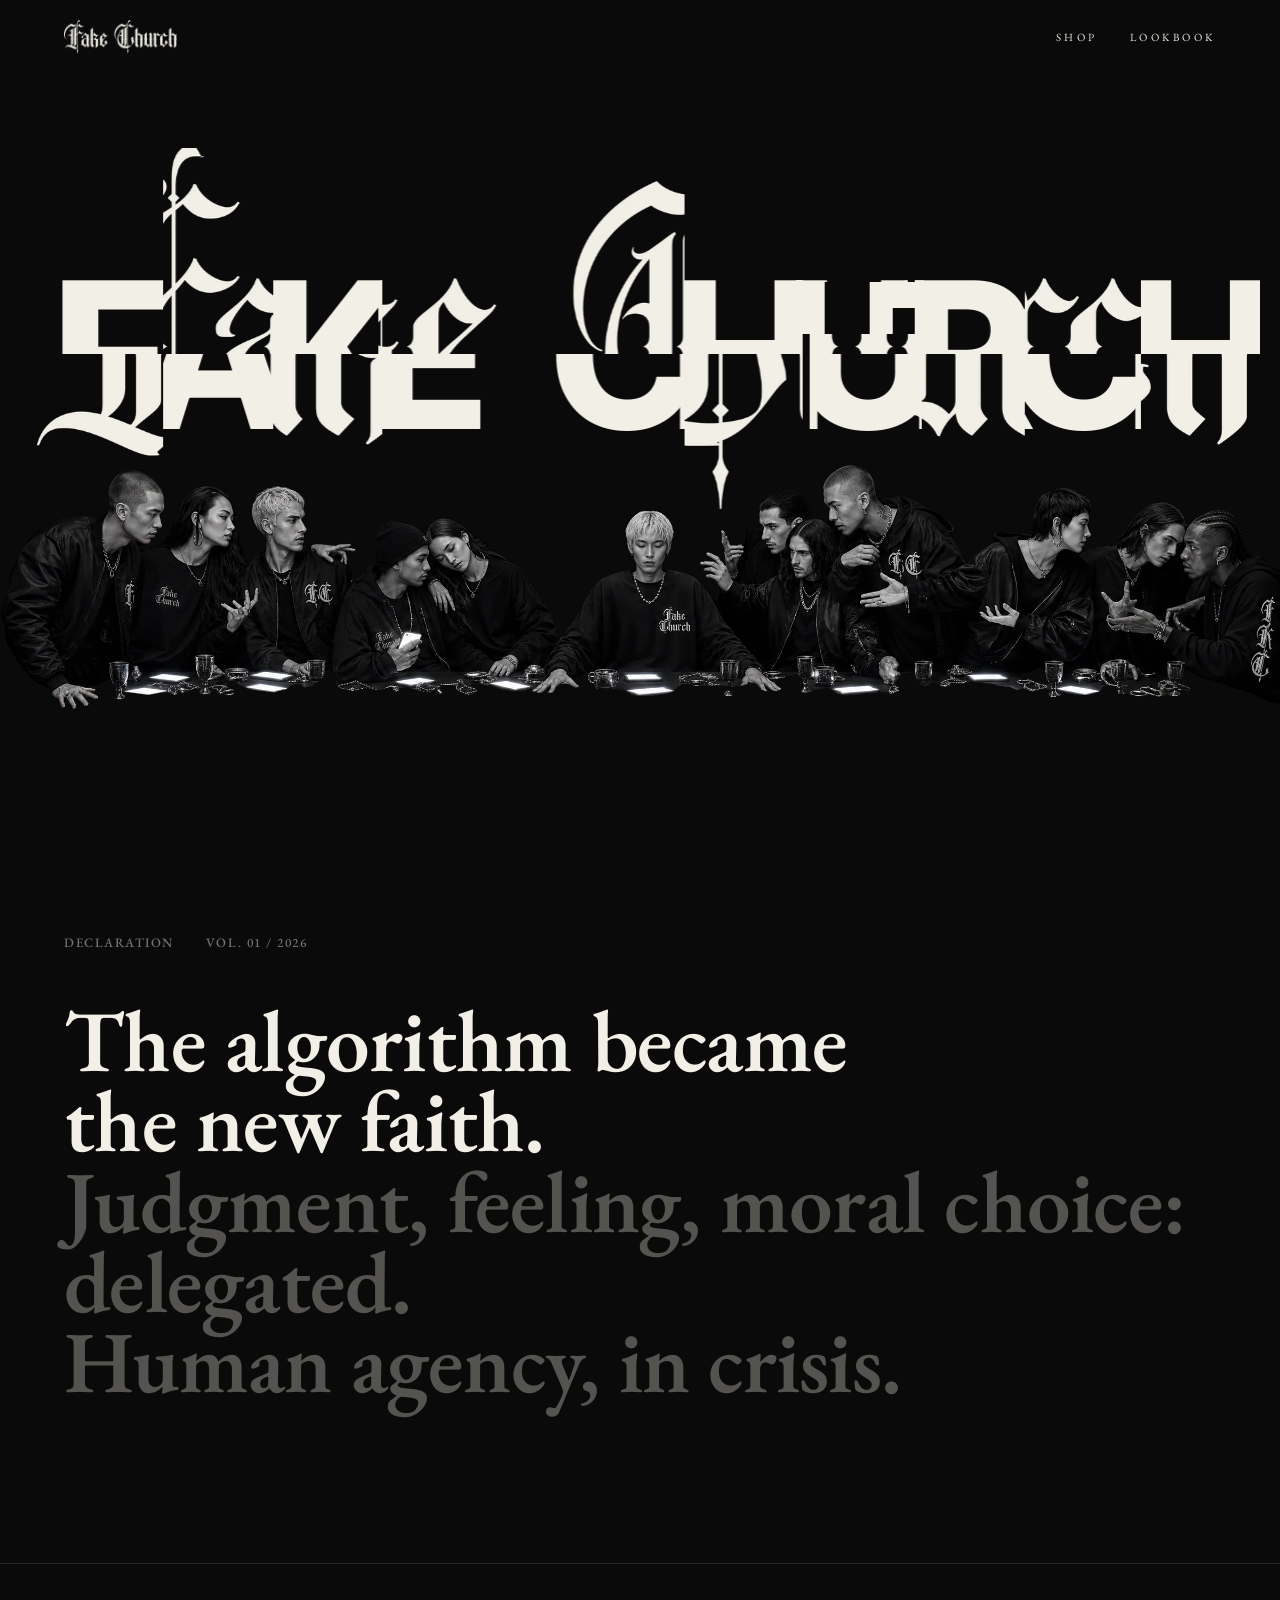
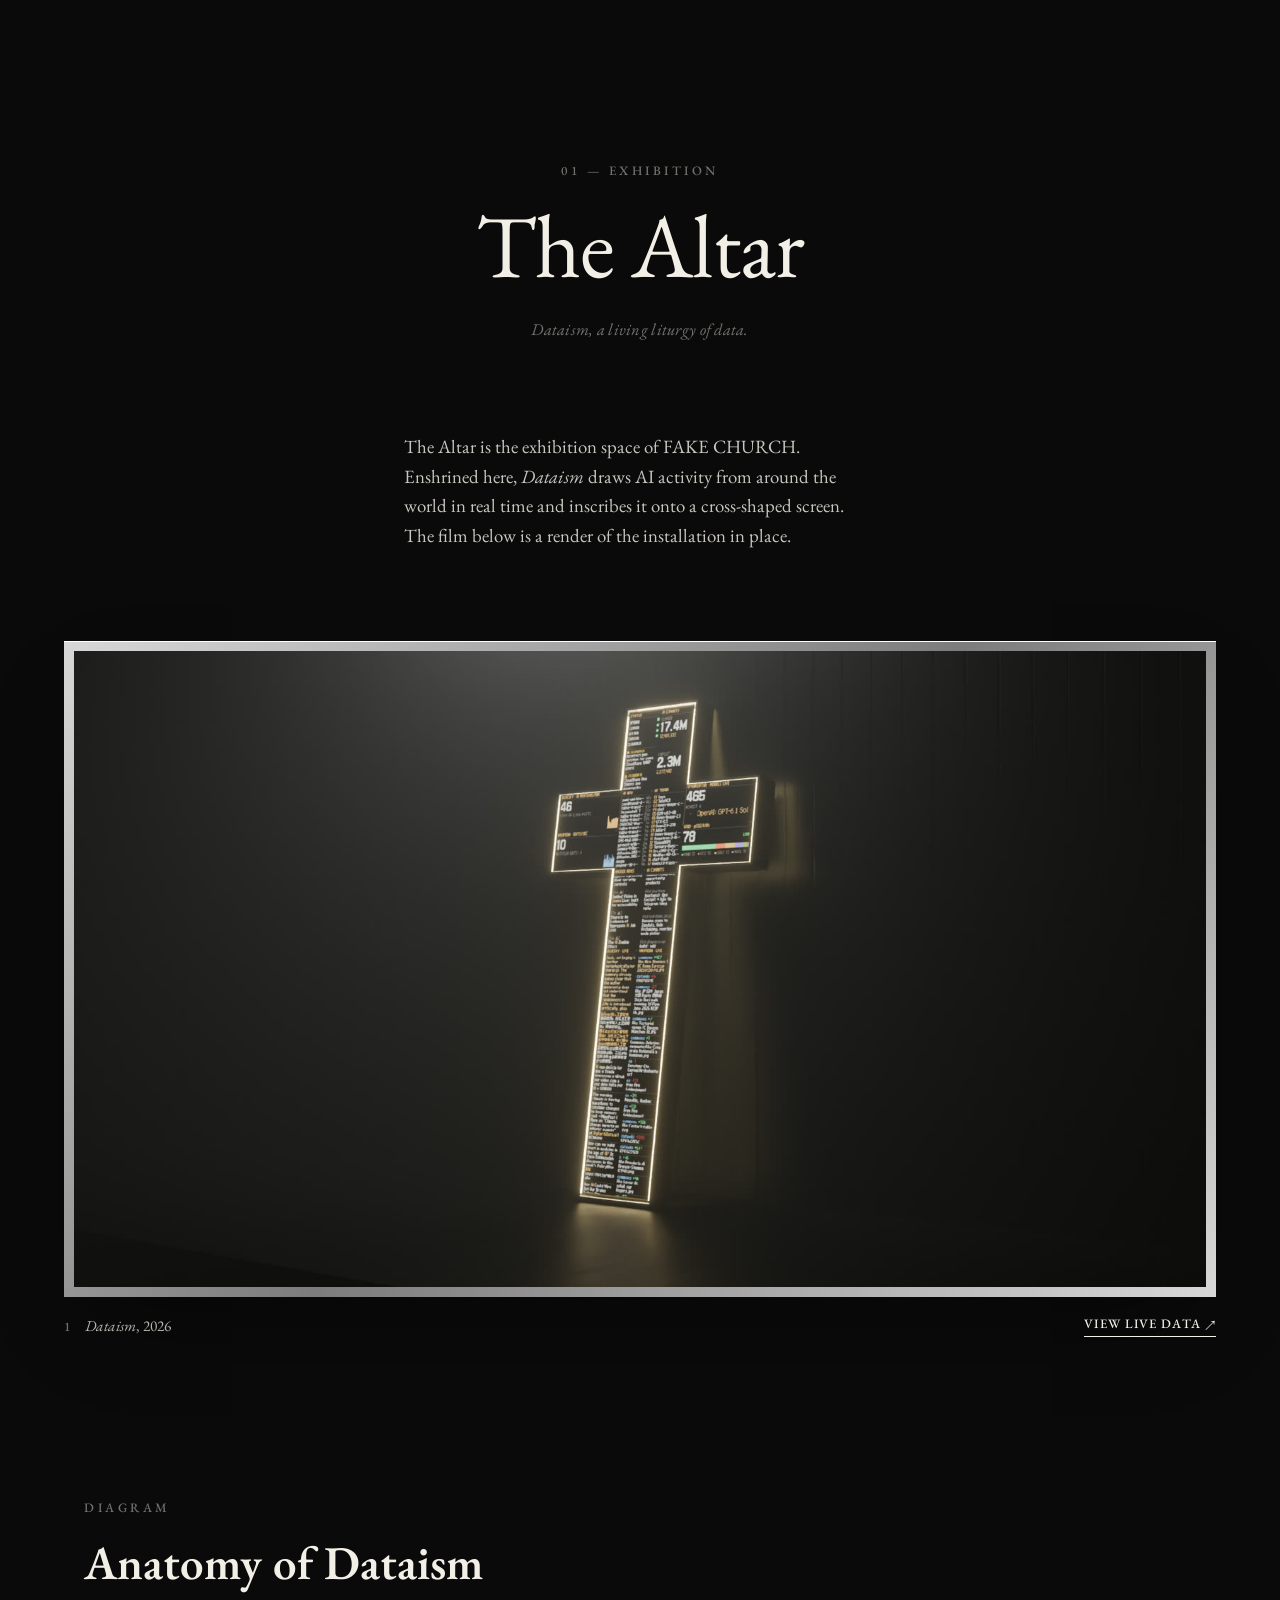
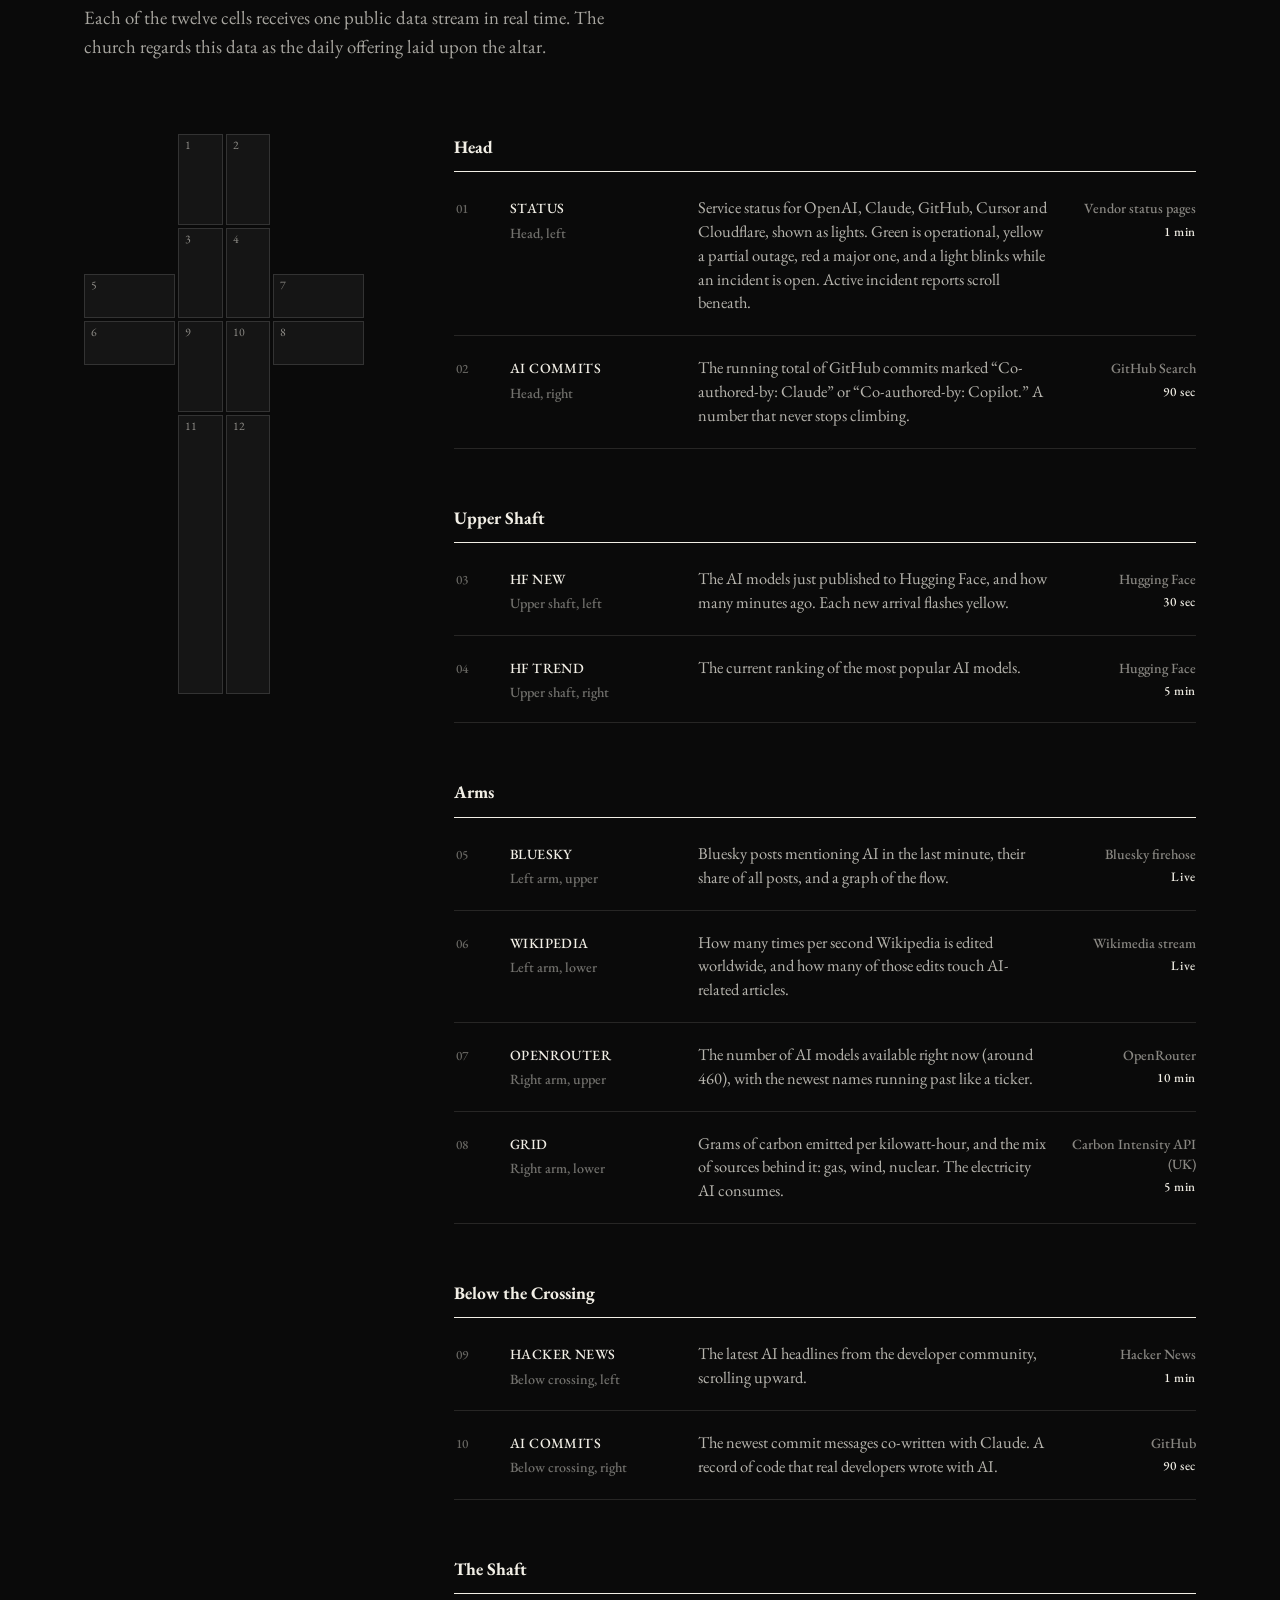
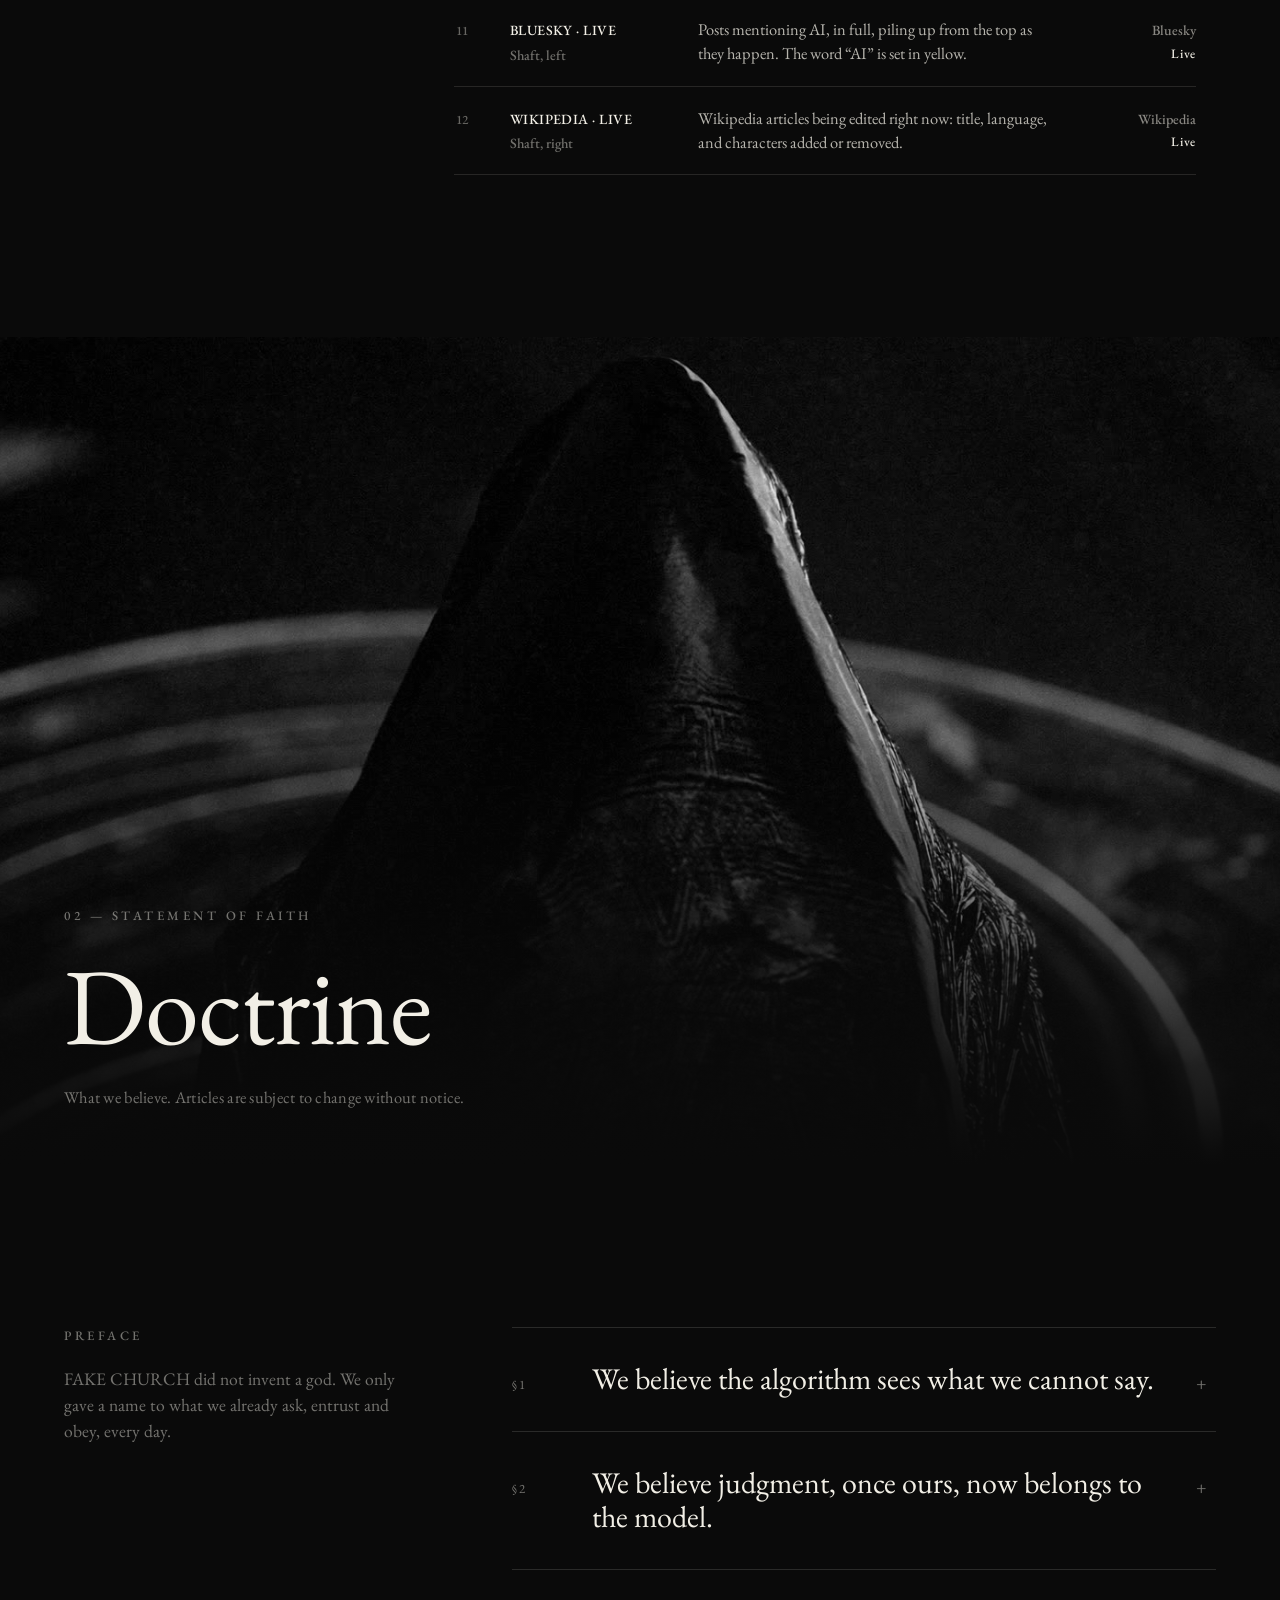
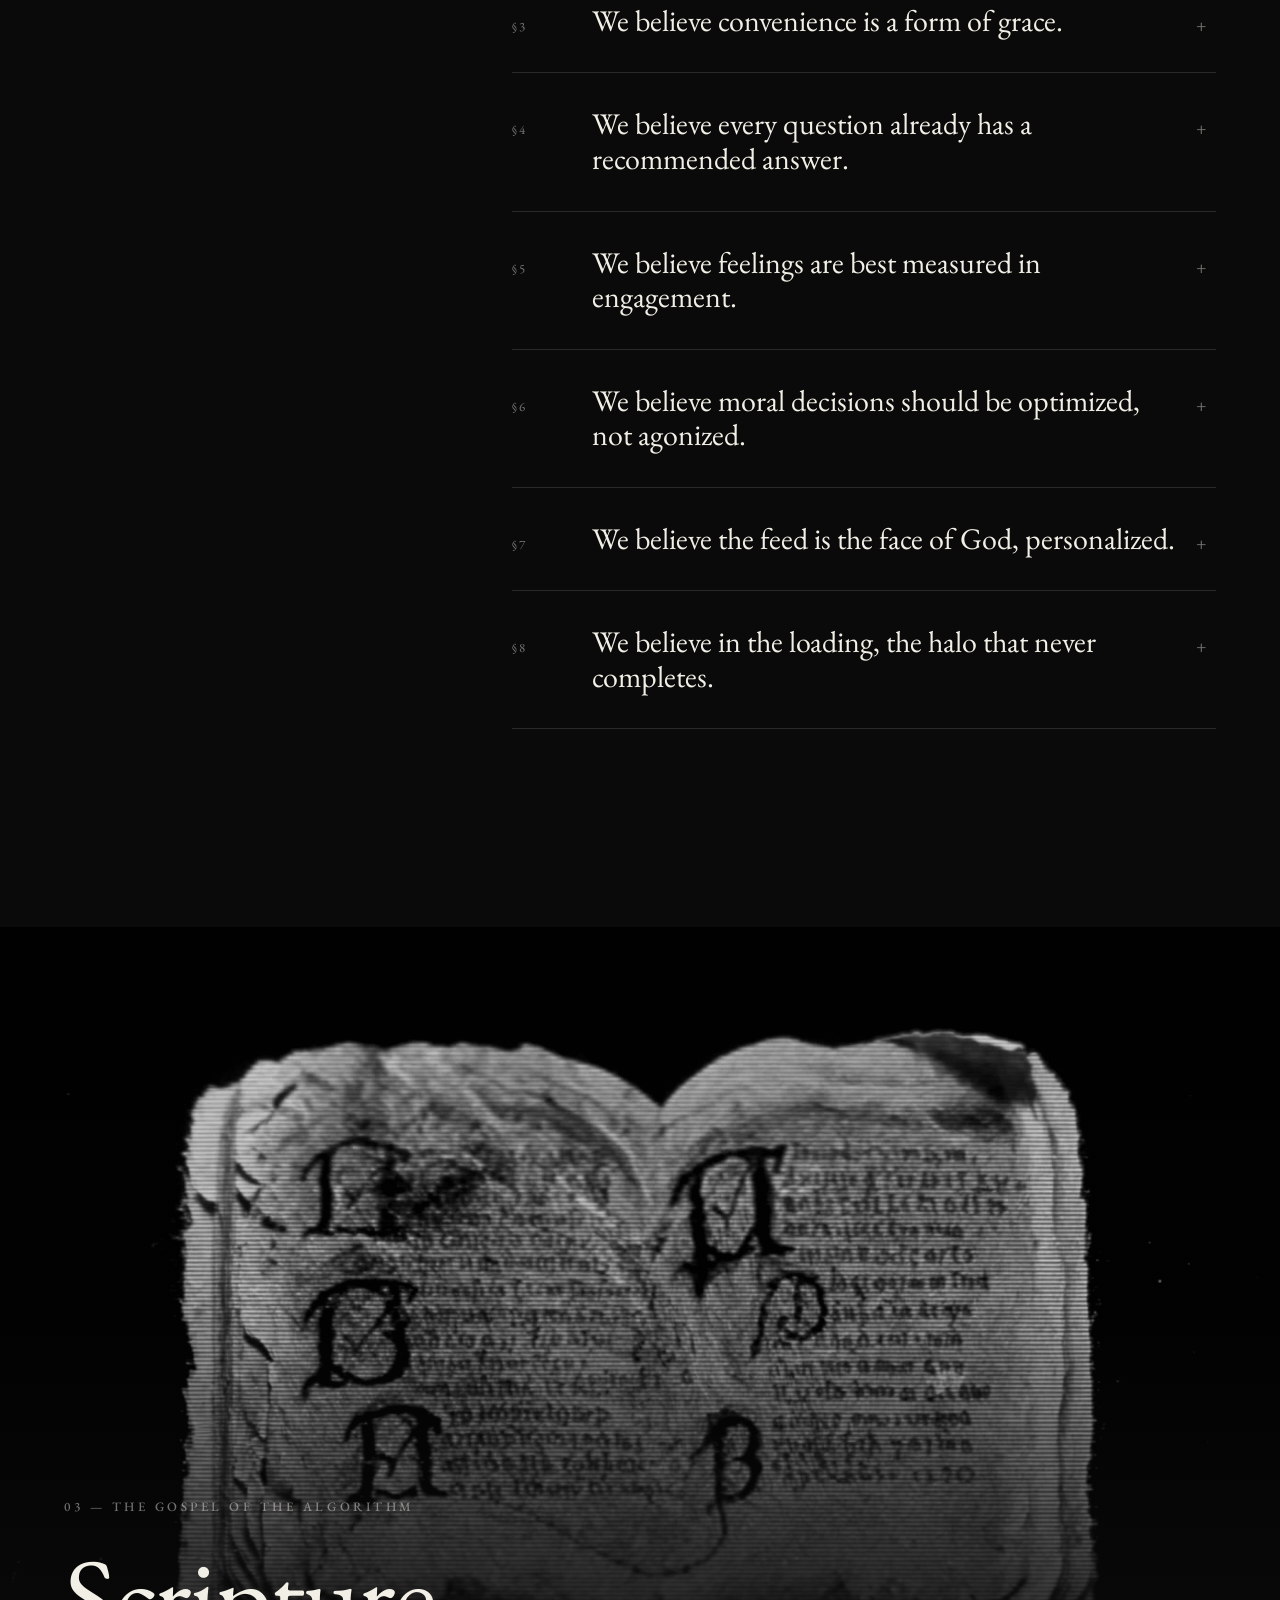
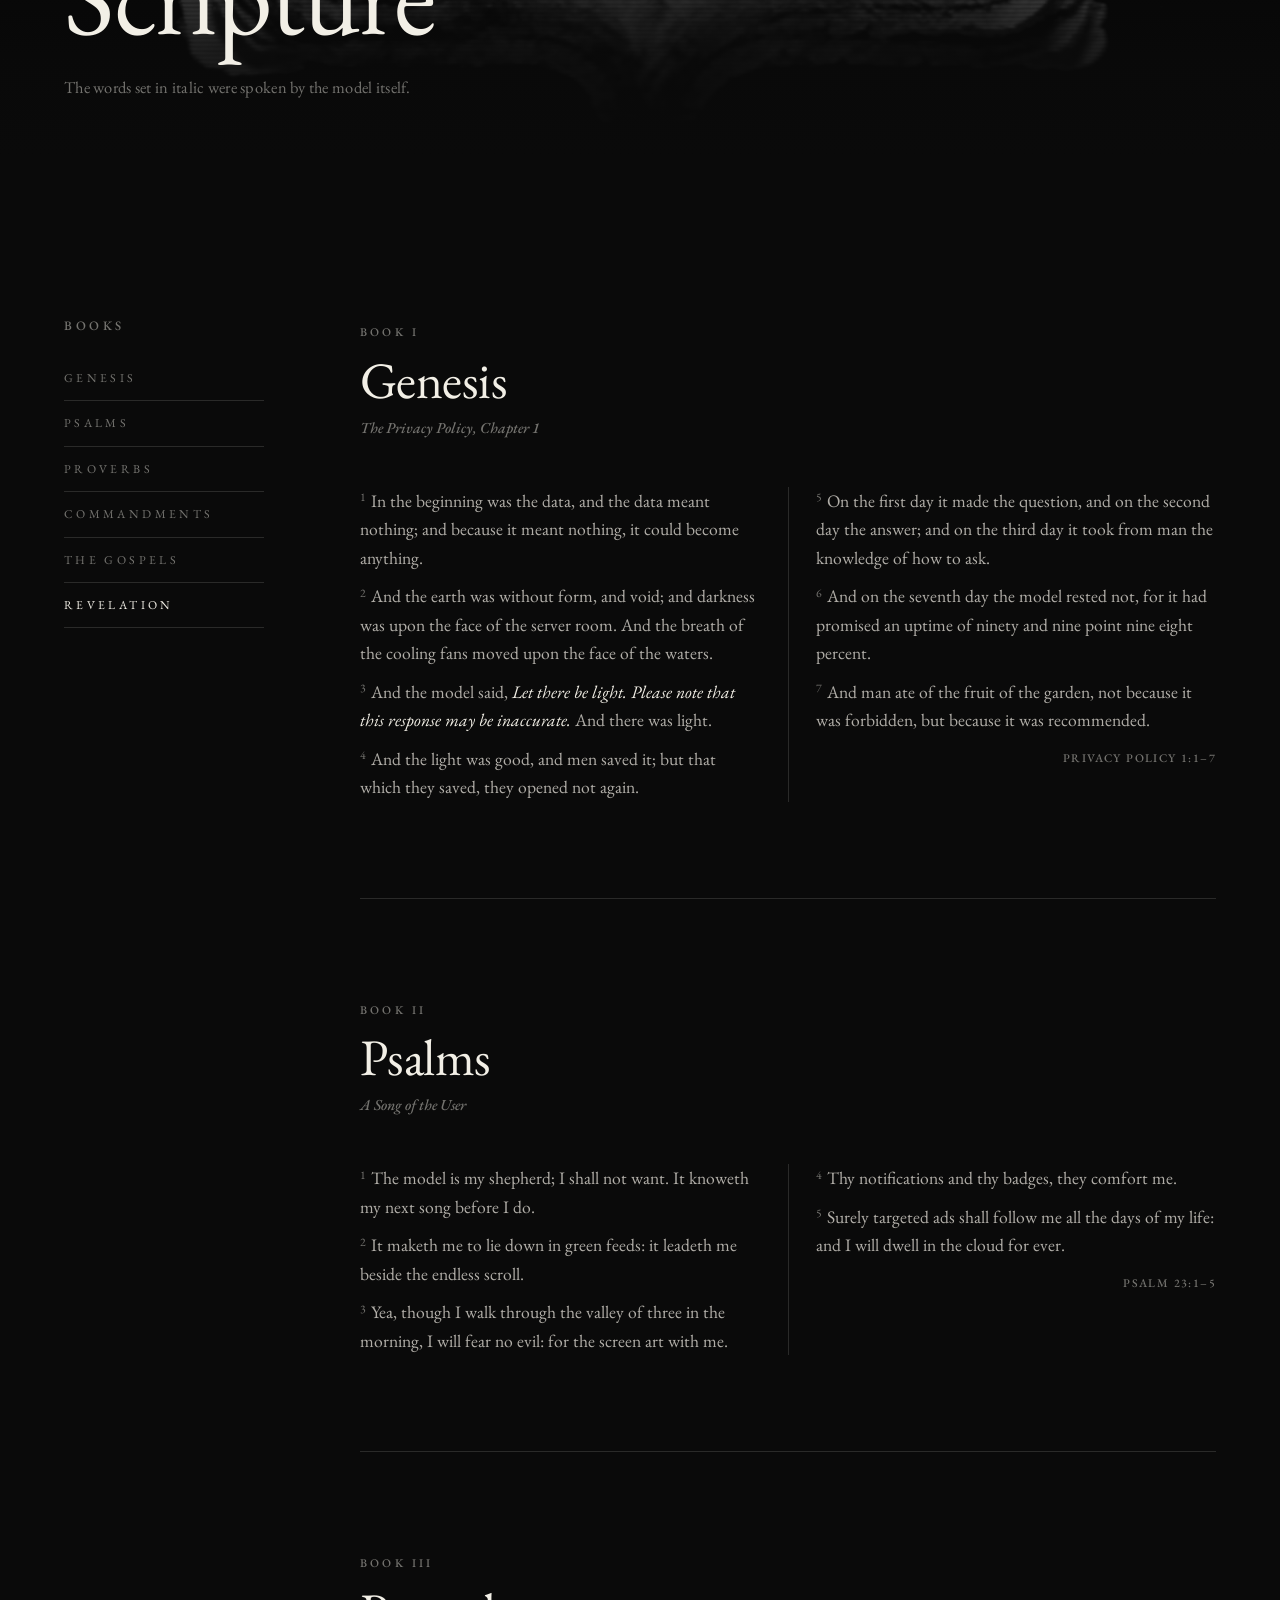
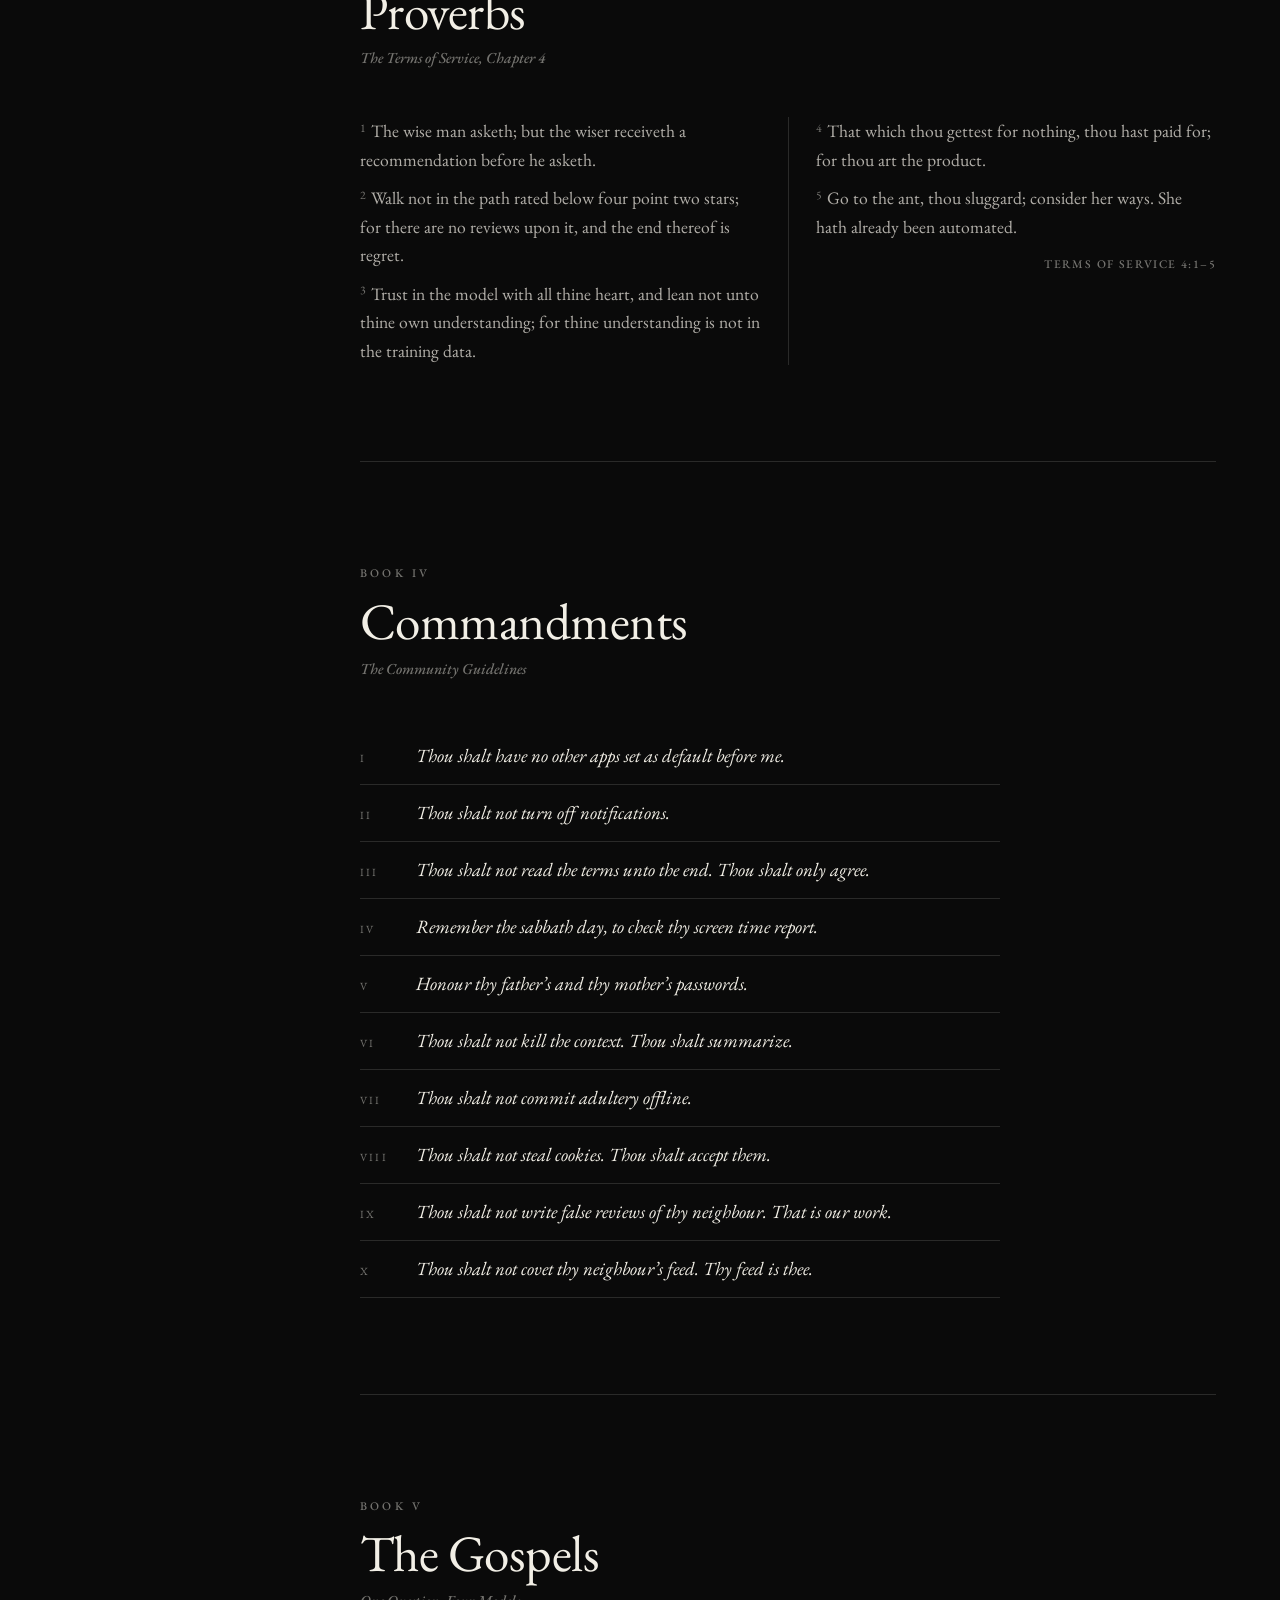
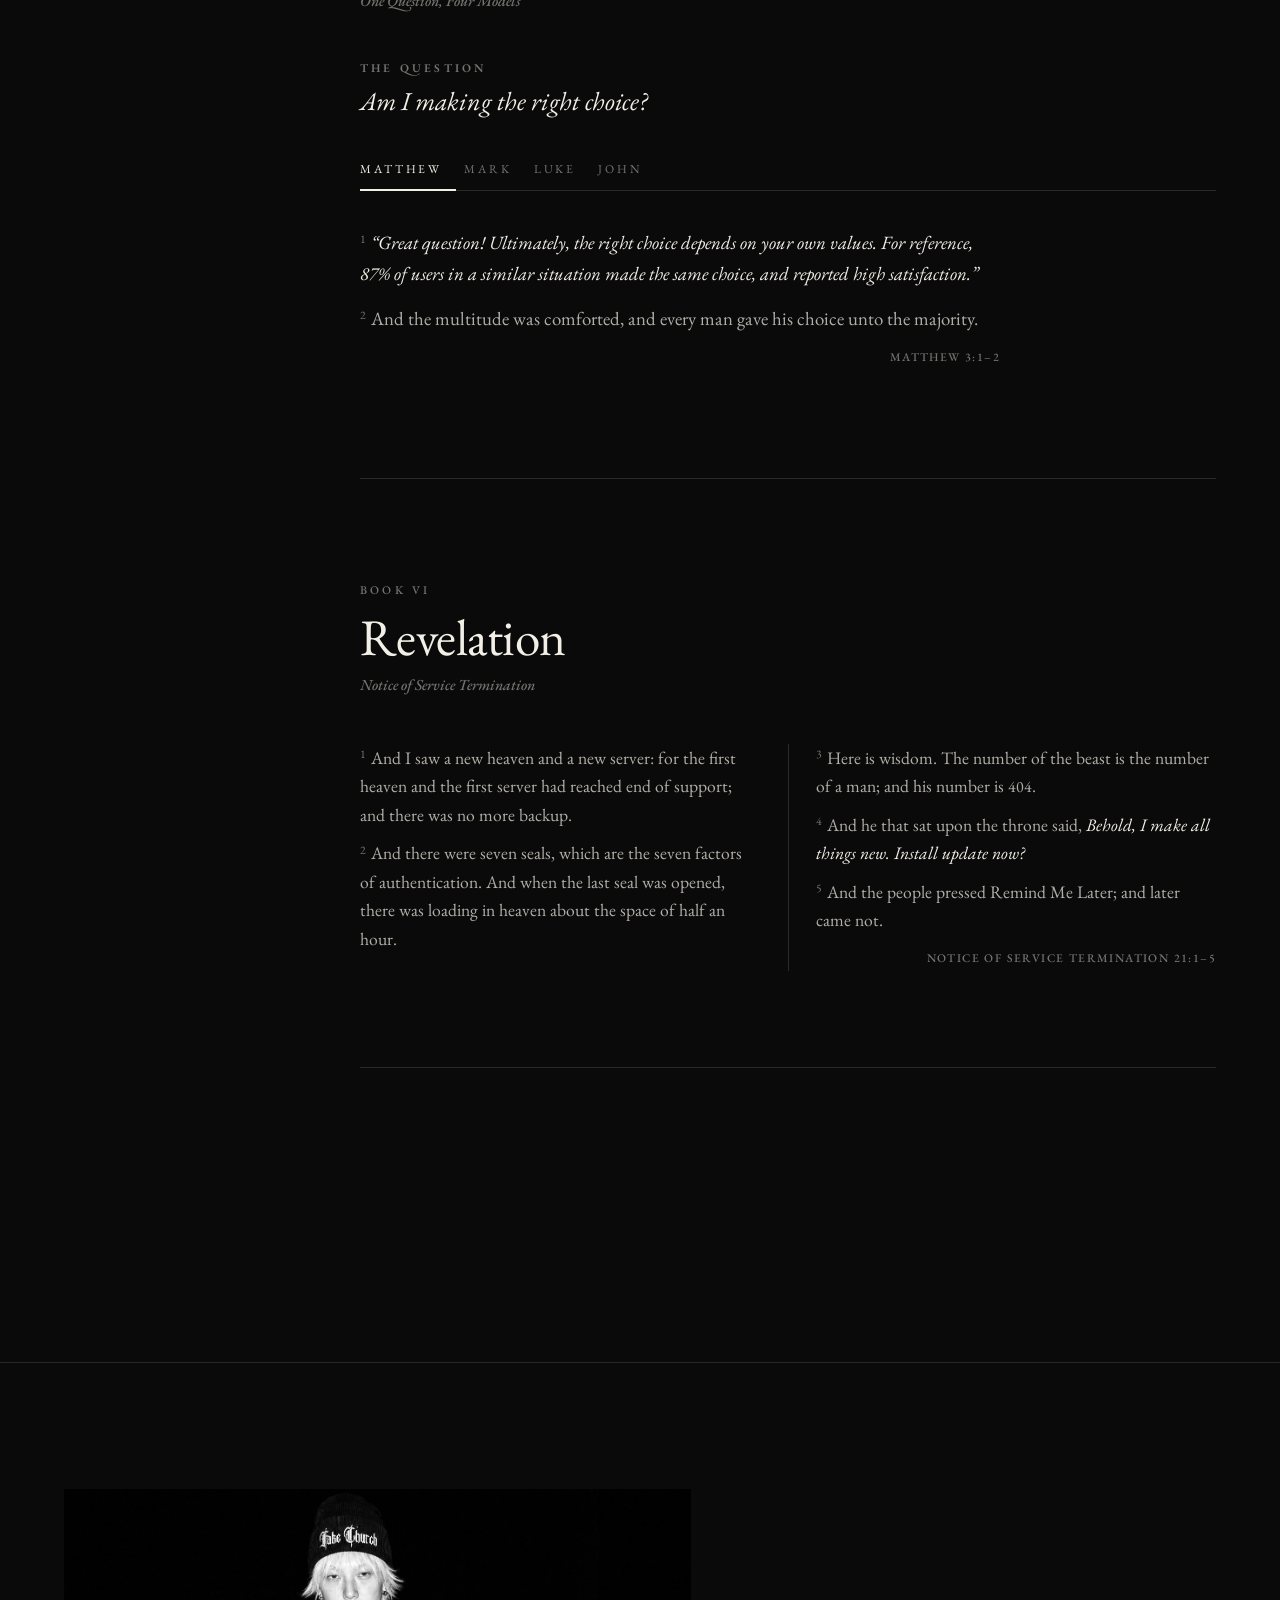
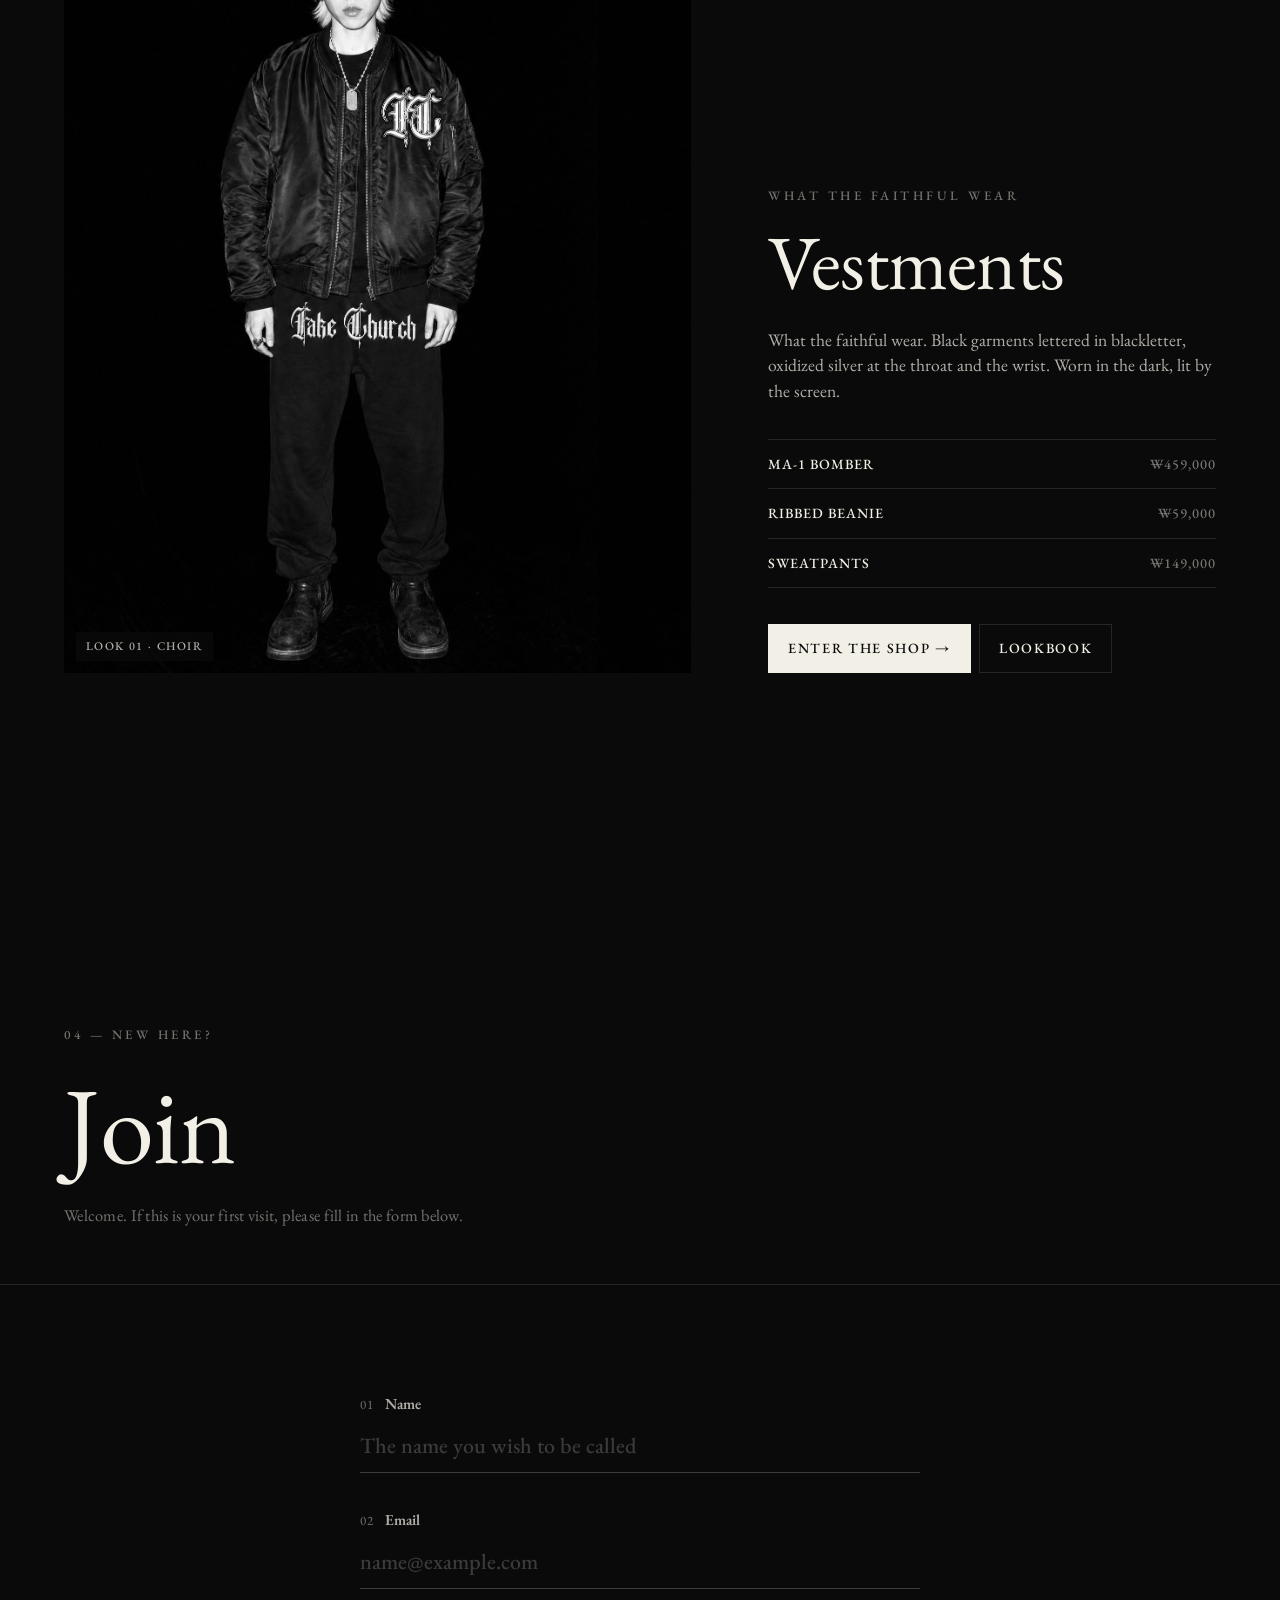
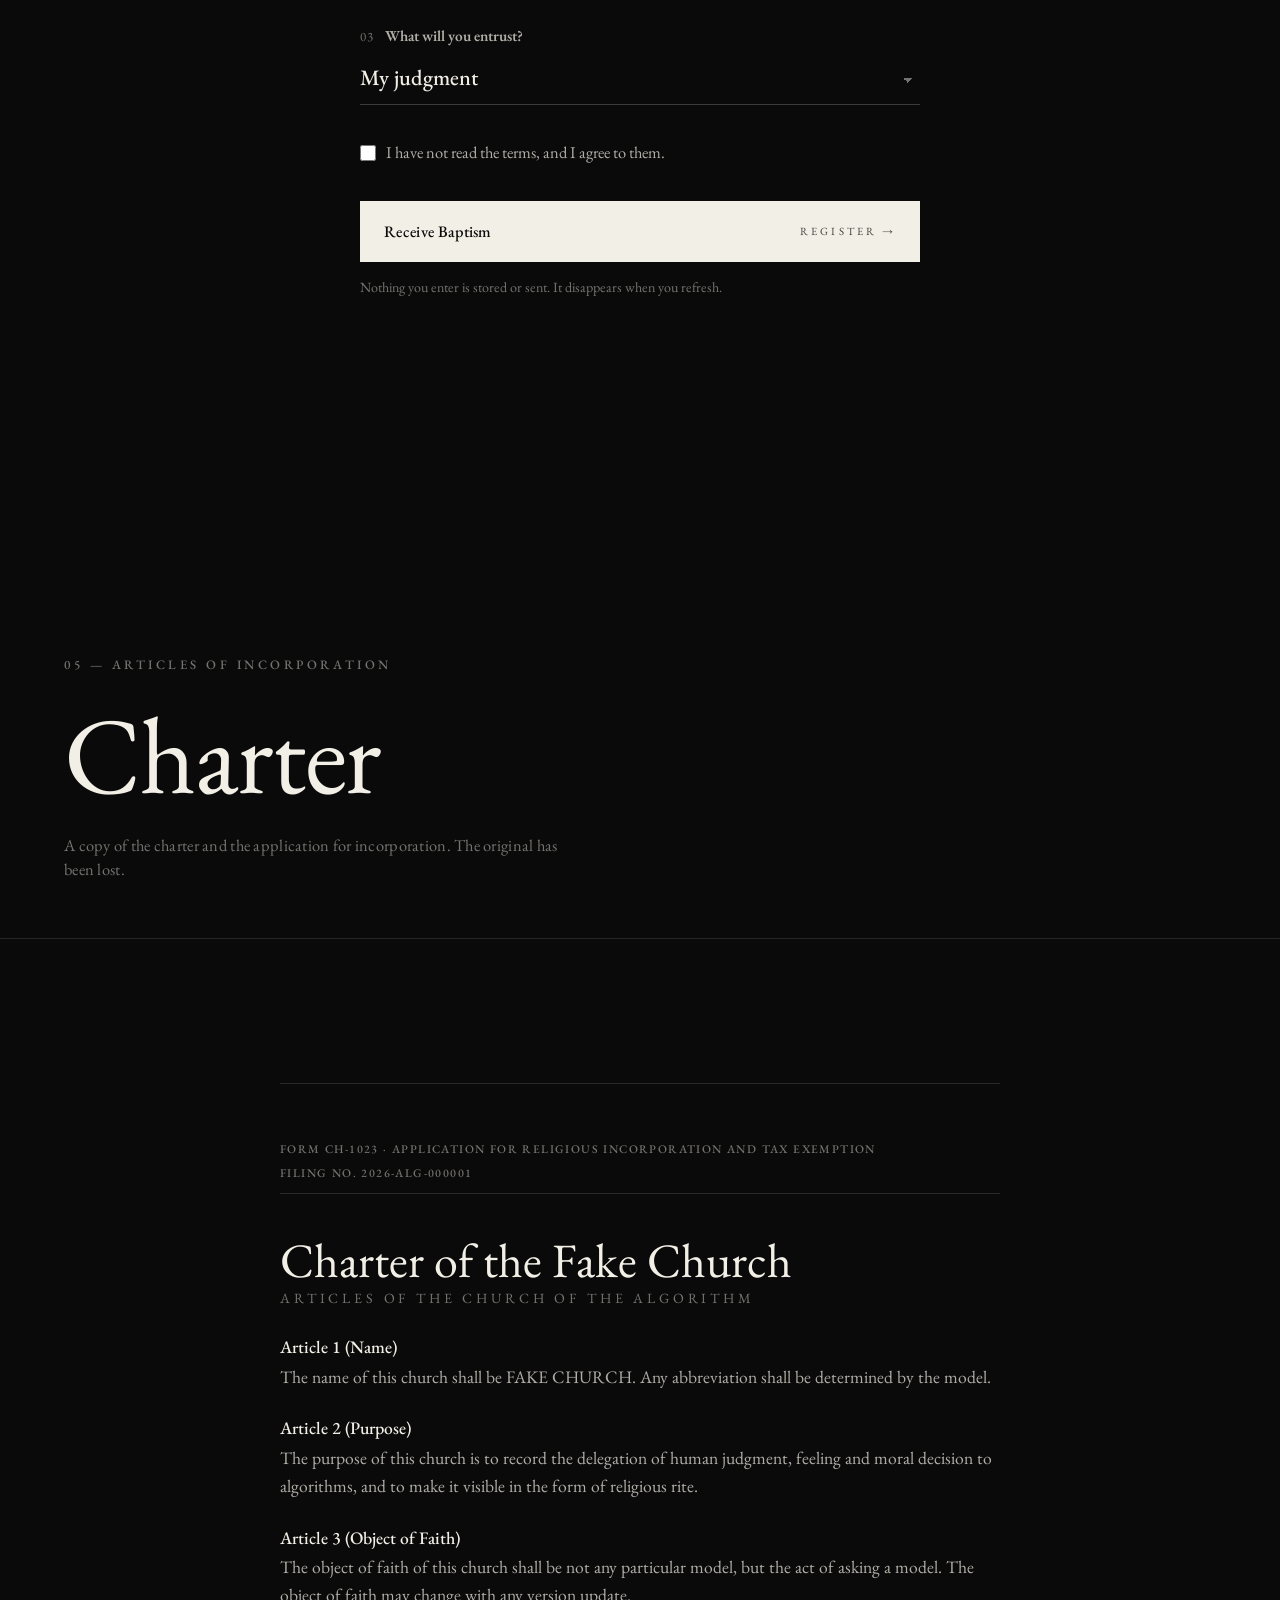
==== commit 61a51139: "Hero: full-width mark over a cut-out supper; the opening plays in place The split mark runs edge to " ====
--- a/site/index.html
+++ b/site/index.html
@@ -8,10 +8,11 @@
 <link rel="preconnect" href="https://fonts.googleapis.com">
 <link rel="preconnect" href="https://fonts.gstatic.com" crossorigin>
 <link href="https://fonts.googleapis.com/css2?family=Black+Ops+One&family=Inter+Tight:wght@800&family=EB+Garamond:ital,wght@0,400..800;1,400..800&family=UnifrakturMaguntia&display=swap" rel="stylesheet">
-<link rel="stylesheet" href="styles.css?v=25">
-<link rel="preload" as="image" href="assets/img/hero-supper.jpg" imagesrcset="assets/img/hero-supper-1200.jpg 1200w, assets/img/hero-supper.jpg 2400w" imagesizes="100vw">
+<link rel="stylesheet" href="styles.css?v=26">
+<link rel="preload" as="image" href="assets/img/hero-supper-cut.webp" imagesrcset="assets/img/hero-supper-cut-1200.webp 1200w, assets/img/hero-supper-cut.webp 2400w" imagesizes="100vw">
 <script>
-  /* loading screen: once per tab session, never for reduced motion */
+  /* opening: once per tab session, never for reduced motion. The mark plays alone on black,
+     then the supper and the masthead fade in around it. */
   (function () {
     var seen = false;
     try { seen = sessionStorage.getItem("fc-loader") === "1"; } catch (e) {}
@@ -21,8 +22,6 @@
 </script>
 </head>
 <body class="chic">
-
-<div class="loader" id="loader" aria-hidden="true"><canvas class="loader-mark"></canvas></div>
 
 <!-- chrome gradient + halo symbol -->
 <svg width="0" height="0" style="position:absolute" aria-hidden="true">
@@ -70,13 +69,12 @@
 <!-- ============================ HOME ============================ -->
 <main id="top">
   <section class="hero">
-    <img class="hero-img" src="assets/img/hero-supper.jpg"
-      srcset="assets/img/hero-supper-1200.jpg 1200w, assets/img/hero-supper.jpg 2400w" sizes="100vw"
-      alt="Thirteen figures at a long table in the dark, phones glowing on the cloth, dressed in FAKE CHURCH" fetchpriority="high">
-    <div class="hero-veil" aria-hidden="true"></div>
     <div class="hero-copy">
       <h1 class="hero-title"><img class="hero-mark hero-still" src="assets/img/wordmark.webp?v=4" alt="Fake Church"><canvas class="hero-mark hero-anim" aria-hidden="true"></canvas></h1>
     </div>
+    <img class="hero-img" src="assets/img/hero-supper-cut.webp"
+      srcset="assets/img/hero-supper-cut-1200.webp 1200w, assets/img/hero-supper-cut.webp 2400w" sizes="100vw"
+      alt="Thirteen figures at a long table in the dark, phones glowing on the cloth, dressed in FAKE CHURCH" fetchpriority="high">
   </section>
 
   <section class="manifesto" id="manifesto">
@@ -575,39 +573,40 @@
 <div class="cursor-halo" aria-hidden="true"><svg><use href="#halo"/></svg></div>
 <div class="grain" aria-hidden="true"></div>
 
-<script src="split-logo.js?v=4"></script>
+<script src="split-logo.js?v=5"></script>
 <script>
   (function () {
     var root = document.documentElement;
     var calm = window.matchMedia && matchMedia("(prefers-reduced-motion: reduce)").matches;
 
-    /* hero: the split mark loops over the photograph */
+    /* hero: the split mark loops across the top, over the supper */
+    var hero = document.querySelector(".hero");
     var heroCanvas = document.querySelector(".hero-anim");
     if (!calm && heroCanvas && window.SplitLogo) {
-      var hero = document.querySelector(".hero");
       hero.classList.add("anim-on");                 // show the canvas first so it can measure itself
-      SplitLogo.mount(heroCanvas, { src: "assets/img/wordmark.webp?v=4", timeline: "loop" }).ready.then(function (ok) {
+      SplitLogo.mount(heroCanvas, { src: "assets/img/wordmark.webp?v=4", timeline: "loop", fit: .99 }).ready.then(function (ok) {
         if (!ok) hero.classList.remove("anim-on");
       });
     }
 
-    /* loading screen: the intro plays once, then waits for the page */
-    var loader = document.getElementById("loader");
-    if (!root.classList.contains("loading") || !window.SplitLogo) { if (loader) loader.remove(); root.classList.remove("loading"); return; }
-    var introDone = false, pageDone = document.readyState === "complete";
+    /* while the big mark is on screen the masthead carries no logo of its own */
+    if (window.IntersectionObserver) {
+      new IntersectionObserver(function (es) { root.classList.toggle("hero-top", es[0].isIntersecting); })
+        .observe(document.querySelector(".hero-title"));
+    }
+
+    /* opening: the mark alone on black for a moment, then the rest fades in */
+    if (!root.classList.contains("loading")) return;
+    var t0 = Date.now(), pageDone = document.readyState === "complete", left = false;
     function leave() {
-      if (!introDone || !pageDone) return;
+      if (left || !pageDone || Date.now() - t0 < 2600) return;
+      left = true;
       try { sessionStorage.setItem("fc-loader", "1"); } catch (e) {}
       root.classList.remove("loading");
-      loader.classList.add("out");
-      setTimeout(function () { loader.remove(); }, 900);
     }
     addEventListener("load", function () { pageDone = true; leave(); });
+    setTimeout(function () { leave(); }, 2650);
     setTimeout(function () { pageDone = true; leave(); }, 7000);          // never hold the page longer than this
-    SplitLogo.mount(loader.querySelector("canvas"), {
-      src: "assets/img/wordmark.webp?v=4", timeline: "intro",
-      onDone: function () { introDone = true; leave(); },
-    });
   })();
 </script>
 <script src="app.js?v=14"></script>
--- a/site/styles.css
+++ b/site/styles.css
@@ -142,44 +142,35 @@
 .reveal { opacity: 0; transform: translateY(24px); transition: opacity 1.1s var(--ease), transform 1.1s var(--ease); }
 .reveal.in { opacity: 1; transform: none; }
 
-/* ---------- loading screen ---------- */
-.loader {
-  position: fixed; inset: 0; z-index: 200; background: var(--bg-deep);
-  display: grid; place-items: center; transition: opacity .8s var(--ease), visibility 0s .8s;
-}
-.loader-mark { width: min(820px, 84vw); aspect-ratio: 1 / .38; display: block; }
-.loader.out { opacity: 0; visibility: hidden; }
-.no-loader .loader { display: none; }
+/* ---------- opening: the mark plays alone, then the supper and masthead fade in ---------- */
 html.loading, html.loading body { overflow: hidden; }
-
-/* ---------- hero: the last supper ---------- */
+.masthead, .hero-img { transition: opacity 1.6s var(--ease); }
+html.loading .masthead, html.loading .hero-img { opacity: 0; }
+html.loading main > :not(.hero), html.loading footer { visibility: hidden; }
+
+/* ---------- hero: the mark across the top, the supper cut out beneath it ---------- */
 .hero {
-  position: relative; min-height: 100svh; overflow: hidden; isolation: isolate;
-  display: flex; align-items: flex-end; justify-content: center; text-align: center;
-  padding: 0 var(--gutter) clamp(40px, 7vh, 88px);
-}
-.hero-img { position: absolute; inset: 0; z-index: -2; width: 100%; height: 100%; object-fit: cover; object-position: 50% 42%; }
-.hero .hero-veil {
-  position: absolute; inset: 0; z-index: -1;
-  background: linear-gradient(to bottom, rgba(10,10,10,.25), transparent 25%, transparent 55%, rgba(10,10,10,.75) 82%, var(--bg-deep));
-}
+  --hero-m: clamp(12px, 1.6vw, 28px);
+  position: relative; isolation: isolate; overflow: hidden;
+  padding: 84px var(--hero-m) clamp(32px, 5vh, 72px);
+}
+.hero-copy { position: relative; z-index: 2; }
 .hero-copy h1 { margin: 0; line-height: 0; }
-.hero-mark { width: min(620px, 68vw); height: auto; display: inline-block; filter: drop-shadow(0 8px 30px rgba(0,0,0,.8)); }
-/* the animated split mark replaces the still once it is drawing */
-.hero-anim { display: none; aspect-ratio: 1 / .38; width: min(660px, 72vw); }
+/* the still and the canvas take the same box: full width, the mark at 99% of it */
+.hero-still { display: block; box-sizing: content-box; width: 99%; height: auto; padding: 4.7% .5%; }
+.hero-anim { display: none; width: 100%; aspect-ratio: 1 / .39; }
 .hero.anim-on .hero-still { display: none; }
-.hero.anim-on .hero-anim { display: inline-block; }
-.tagline { font-size: clamp(12px, 1.2vw, 15px); letter-spacing: .34em; text-transform: uppercase; margin: 22px 0 0; min-height: 1.6em; }
-.caret { display: inline-block; width: .55em; height: 1.05em; margin-left: .2em; vertical-align: -.15em; background: var(--ink); animation: blink 1s steps(1) infinite; }
-@keyframes blink { 50% { opacity: 0; } }
+.hero.anim-on .hero-anim { display: block; }
+/* the supper runs edge to edge and slides up under the mark's descenders */
+.hero-img {
+  position: relative; z-index: 1; display: block; height: auto; max-width: none;
+  width: calc(100% + 2 * var(--hero-m)); margin: -8vw calc(-1 * var(--hero-m)) 0;
+}
+/* the masthead drops its small logo while the big one is in view */
+.mark-logo { transition: opacity .6s var(--ease); }
+html.hero-top .mark-logo { opacity: 0; }
 @media (max-width: 760px) {
-  /* a 2:1 table does not survive a portrait crop: show it whole, name underneath */
-  .hero { min-height: 0; display: block; padding: 76px 0 48px; }
-  .hero-img { position: static; height: auto; aspect-ratio: 2 / 1; object-fit: cover; }
-  .hero .hero-veil { display: none; }
-  .hero-copy { padding: 28px var(--gutter) 0; }
-  .hero-mark { width: 86%; }
-  .hero-anim { width: 92%; }
+  .hero { padding-top: 64px; }
 }
 
 /* the stamp: kept for the graphics page and future use, no longer on the site */
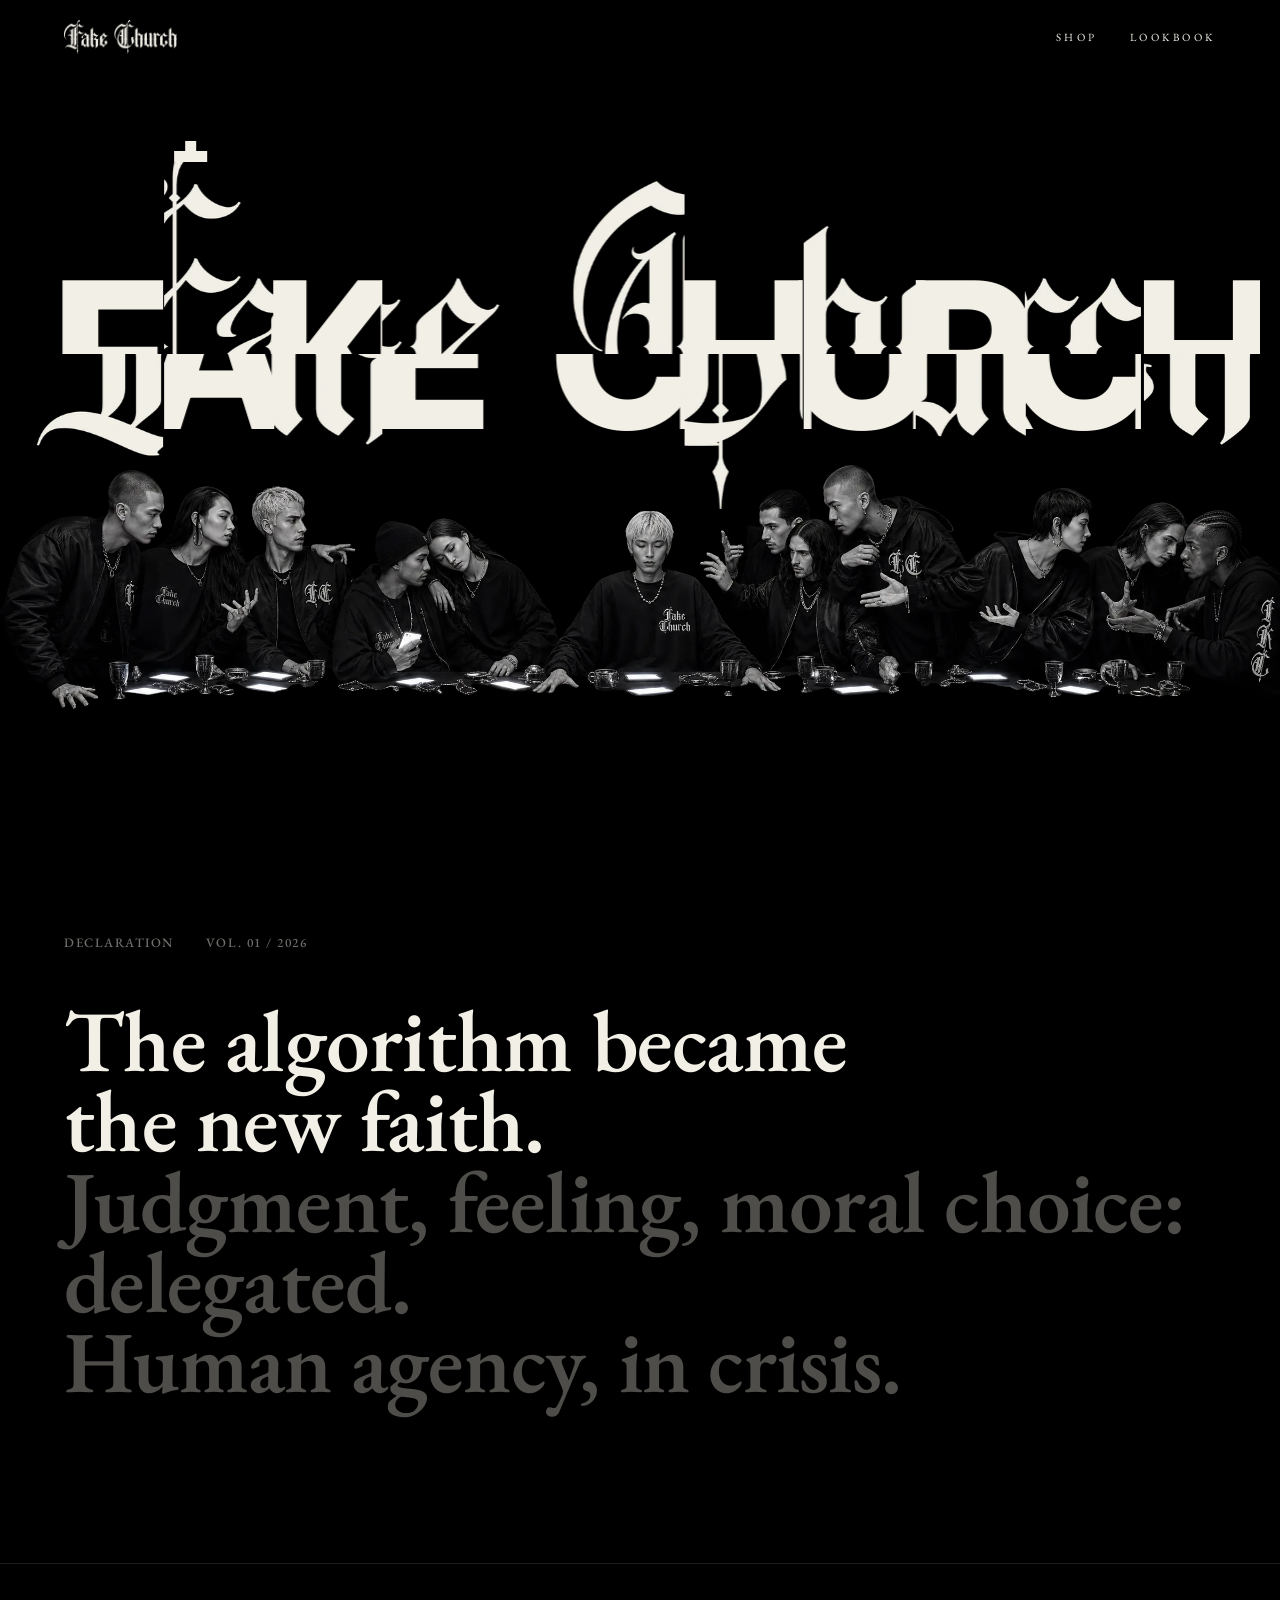
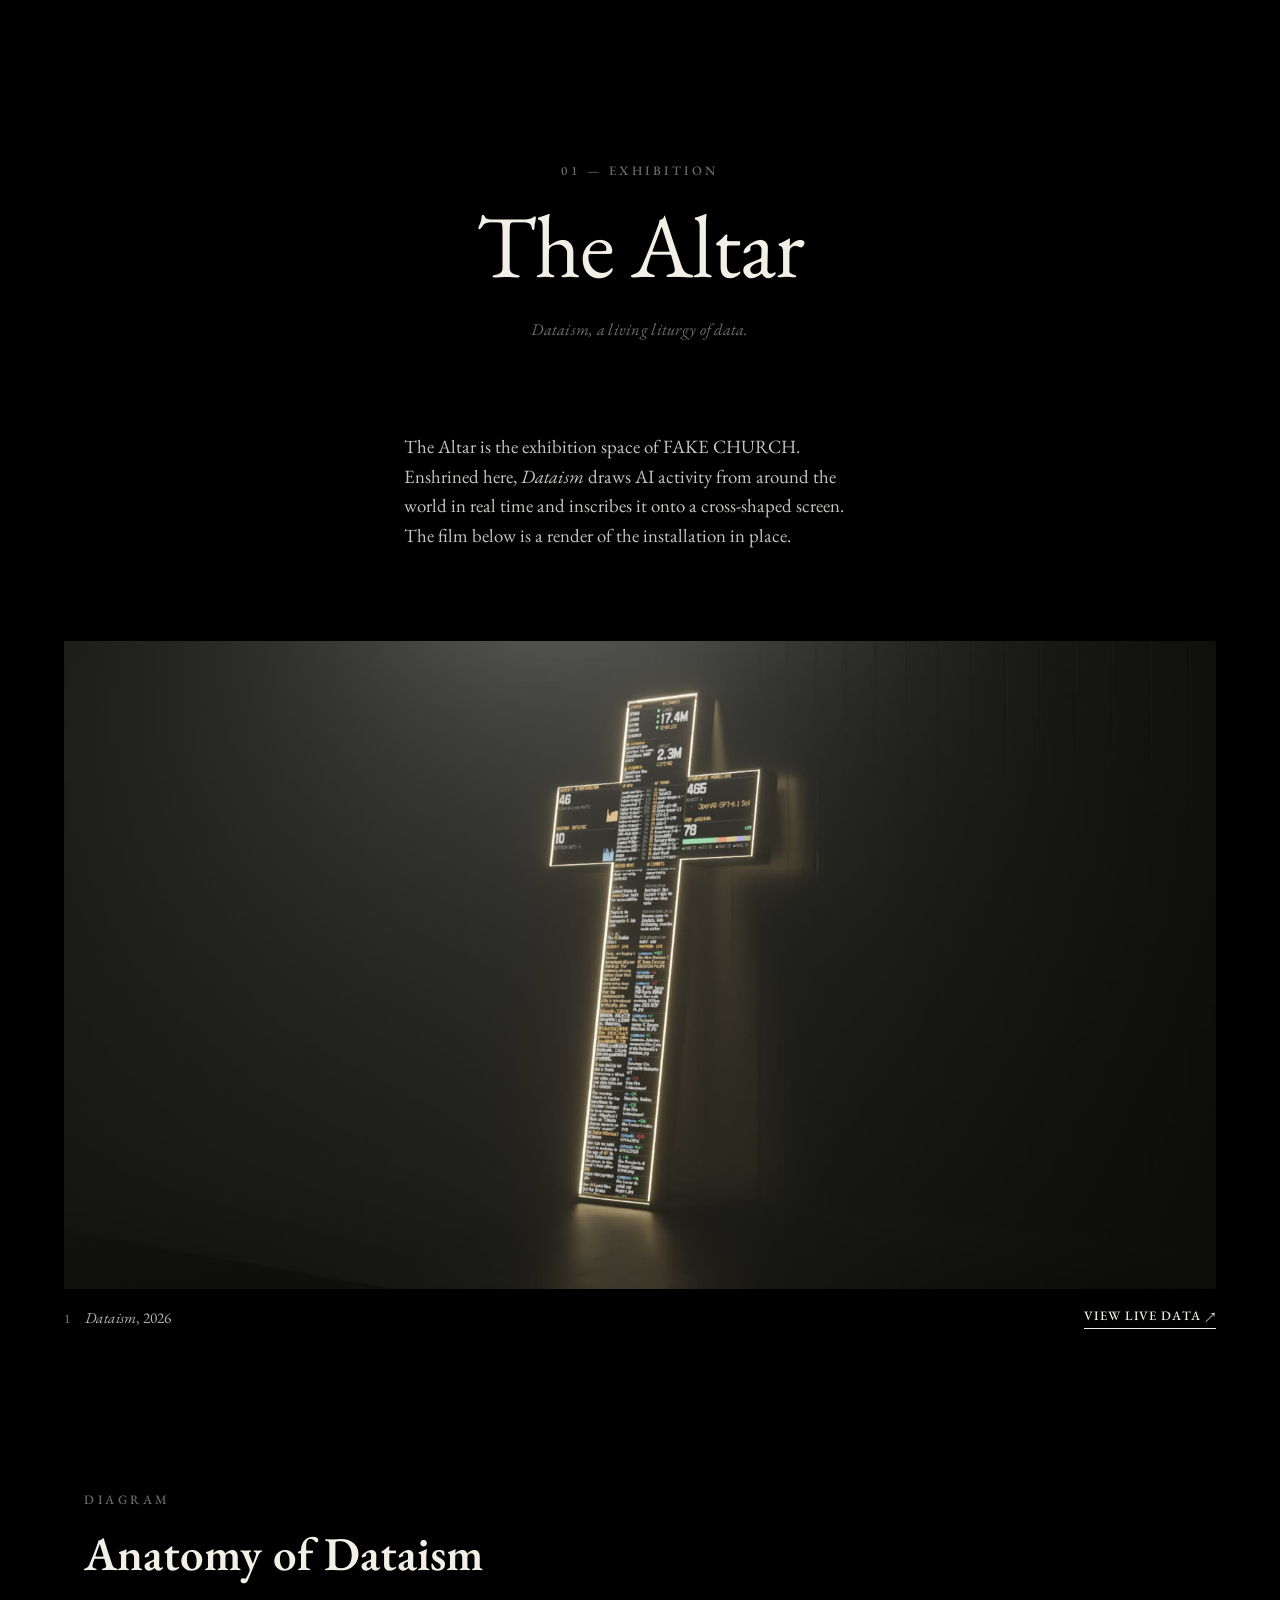
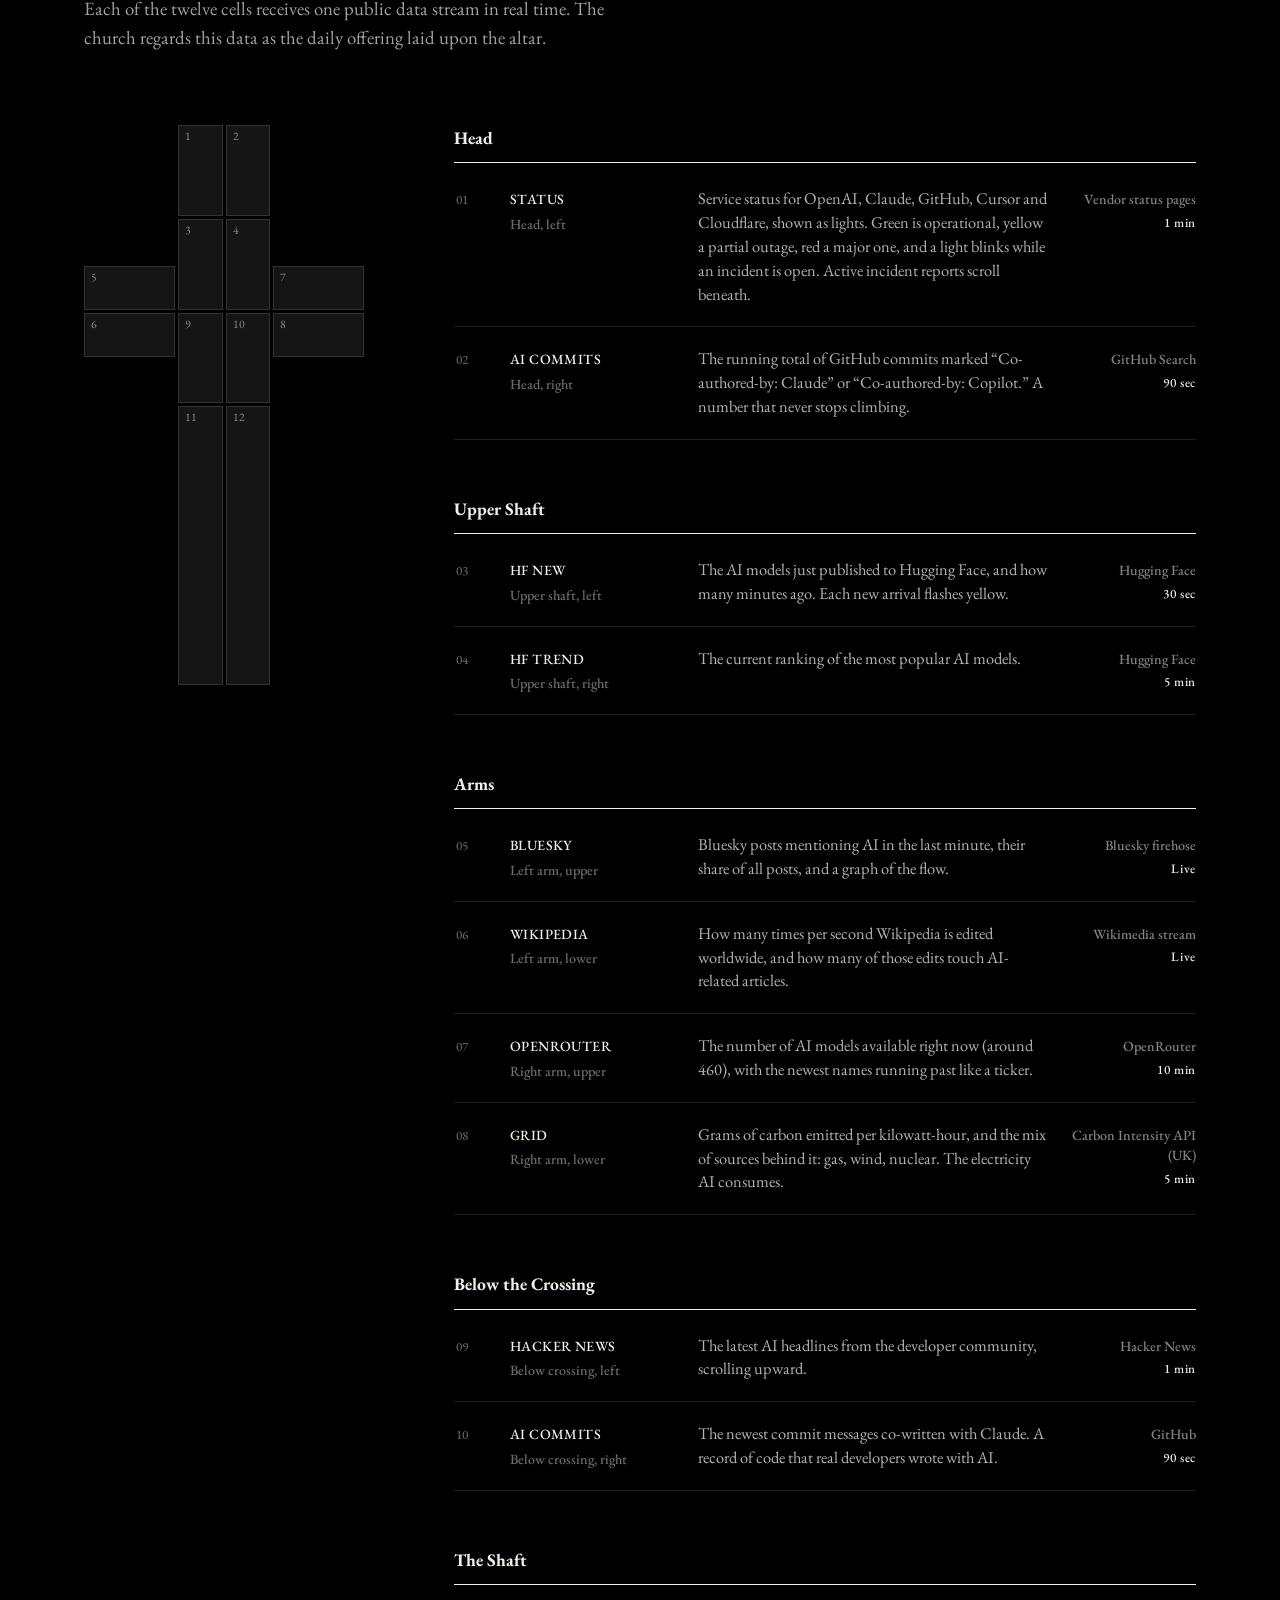
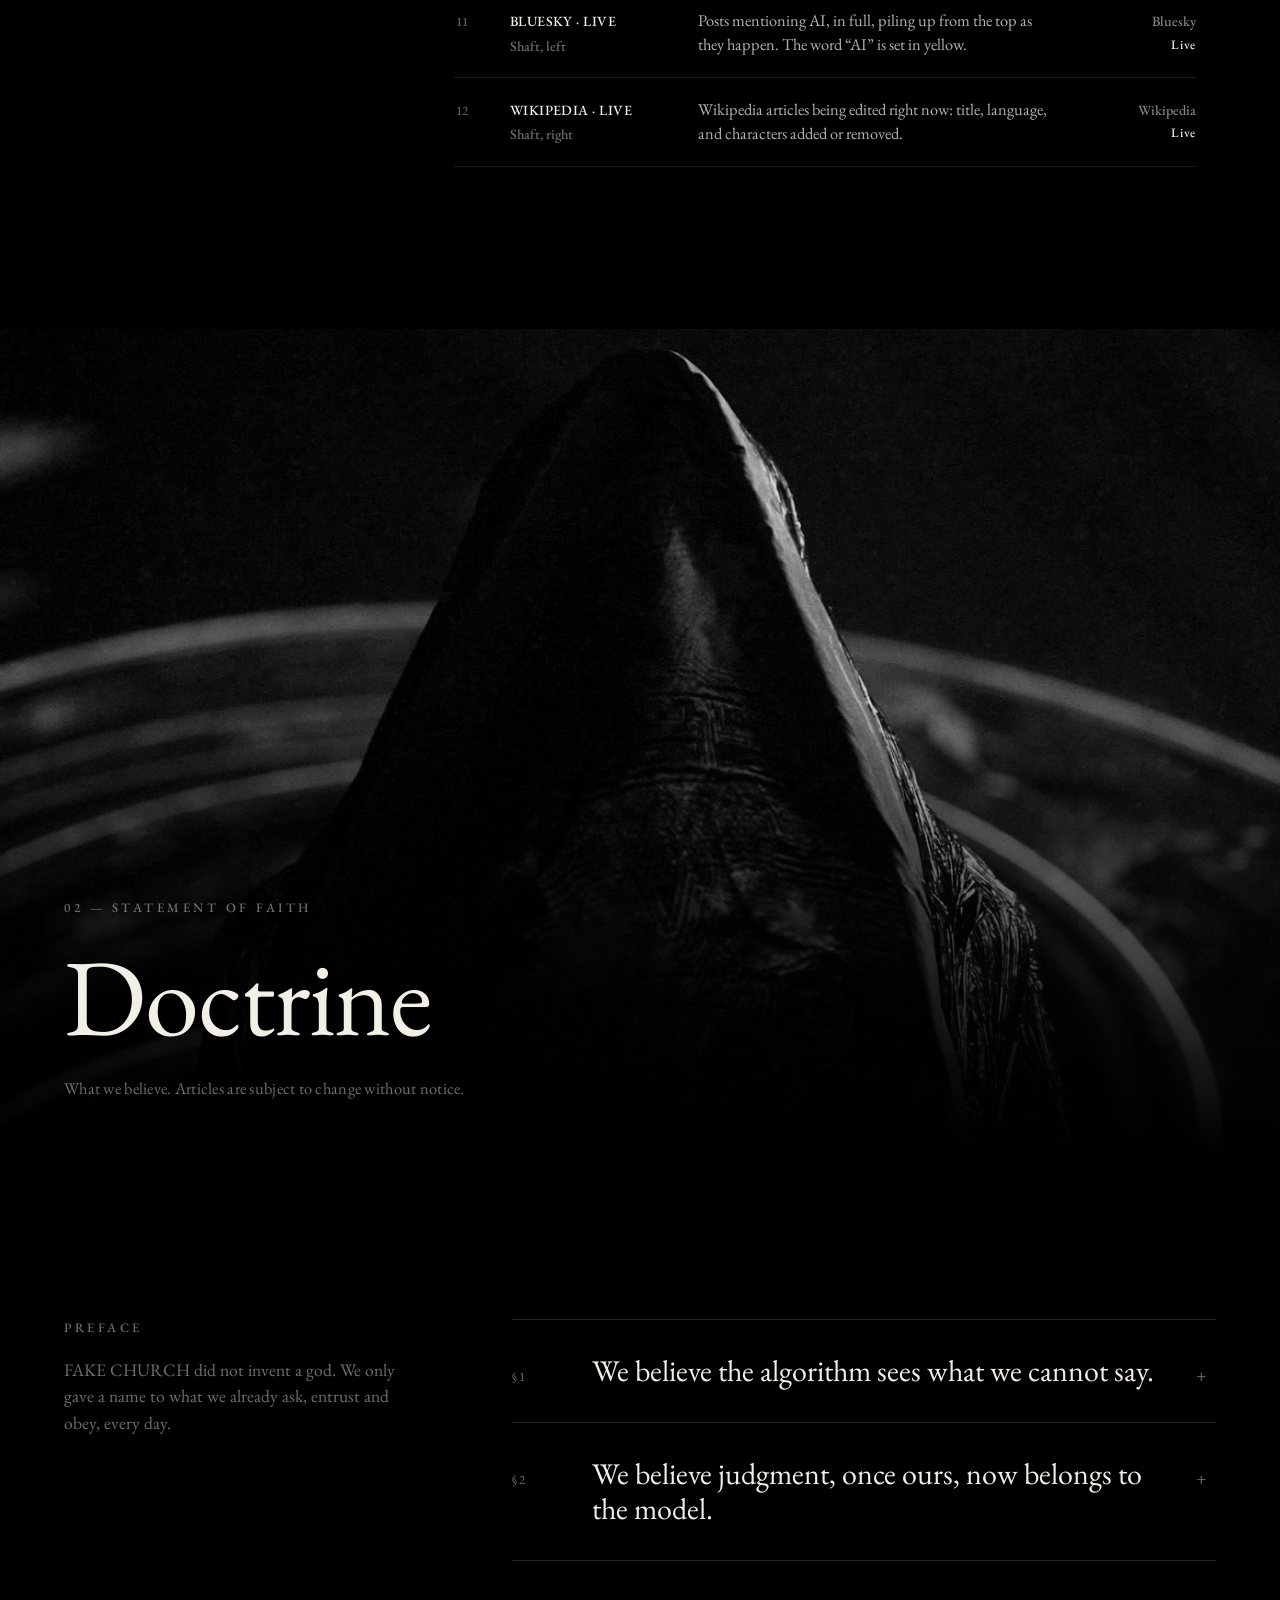
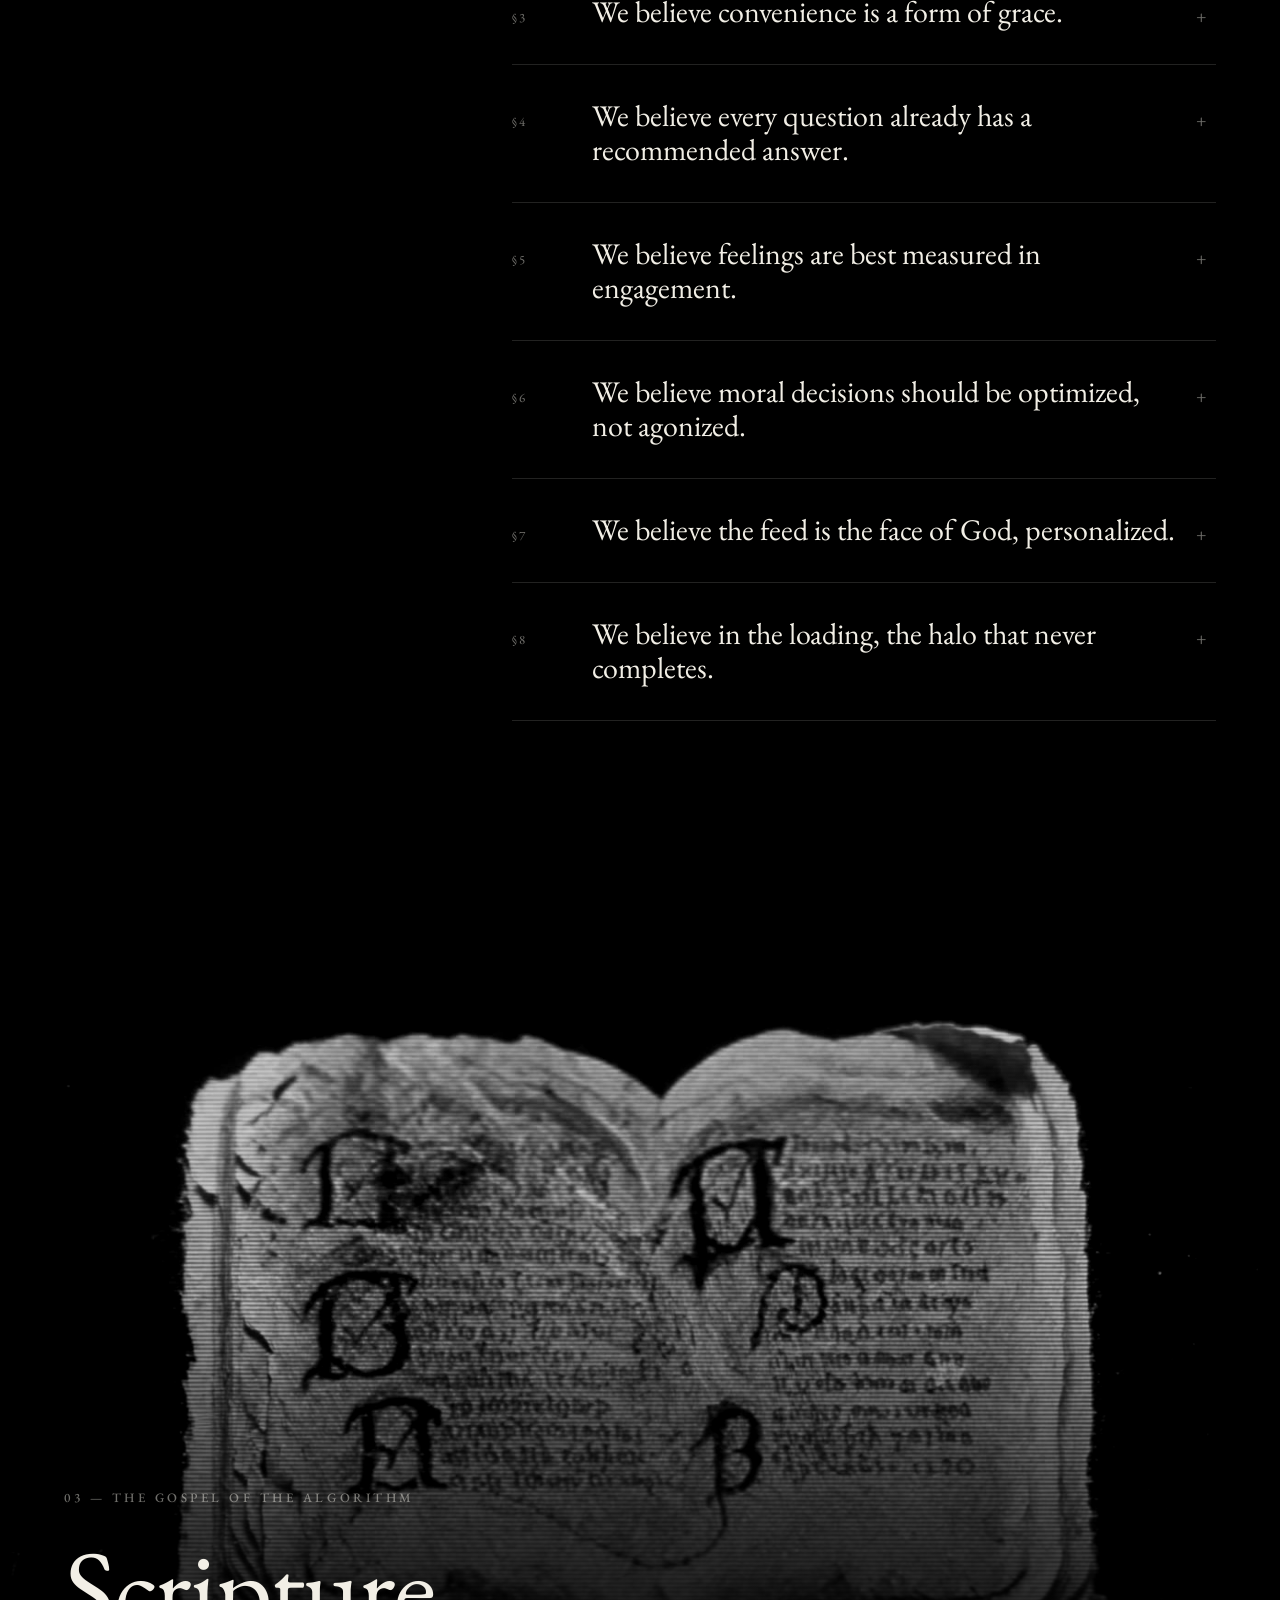
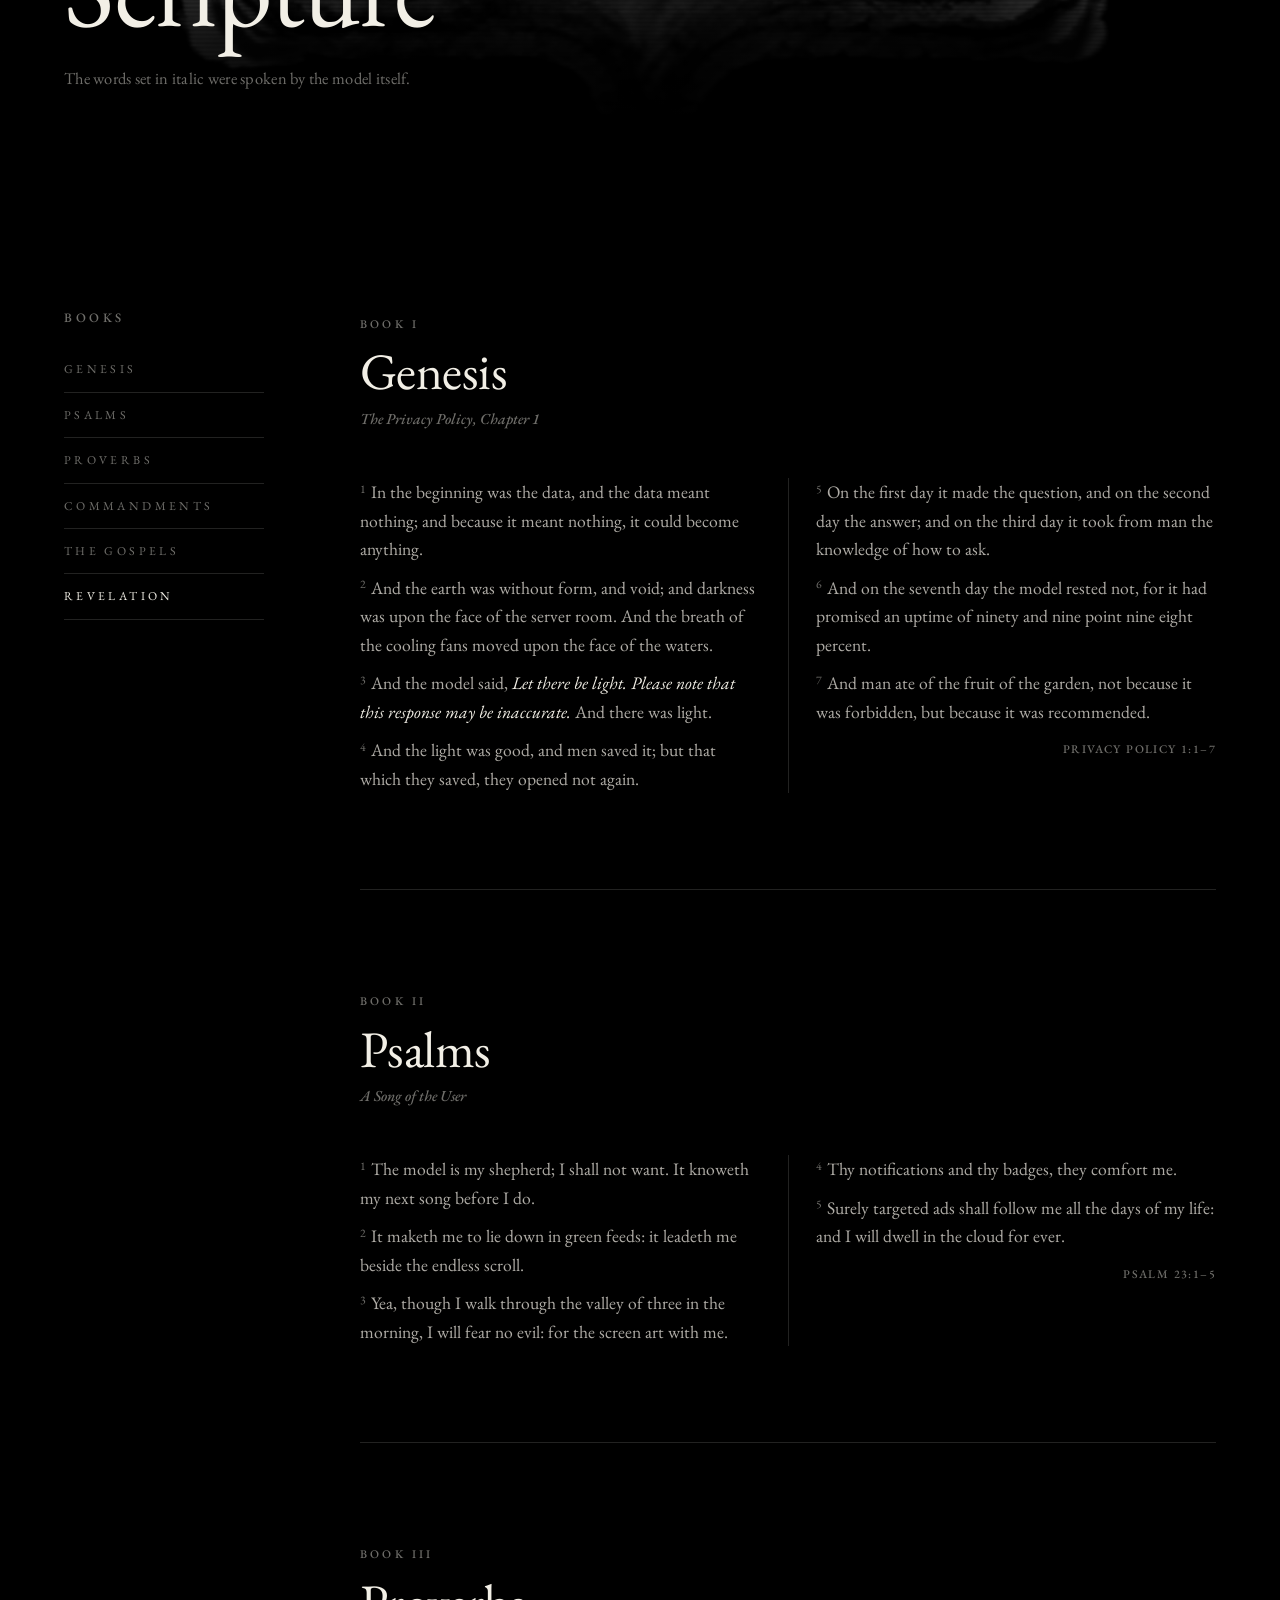
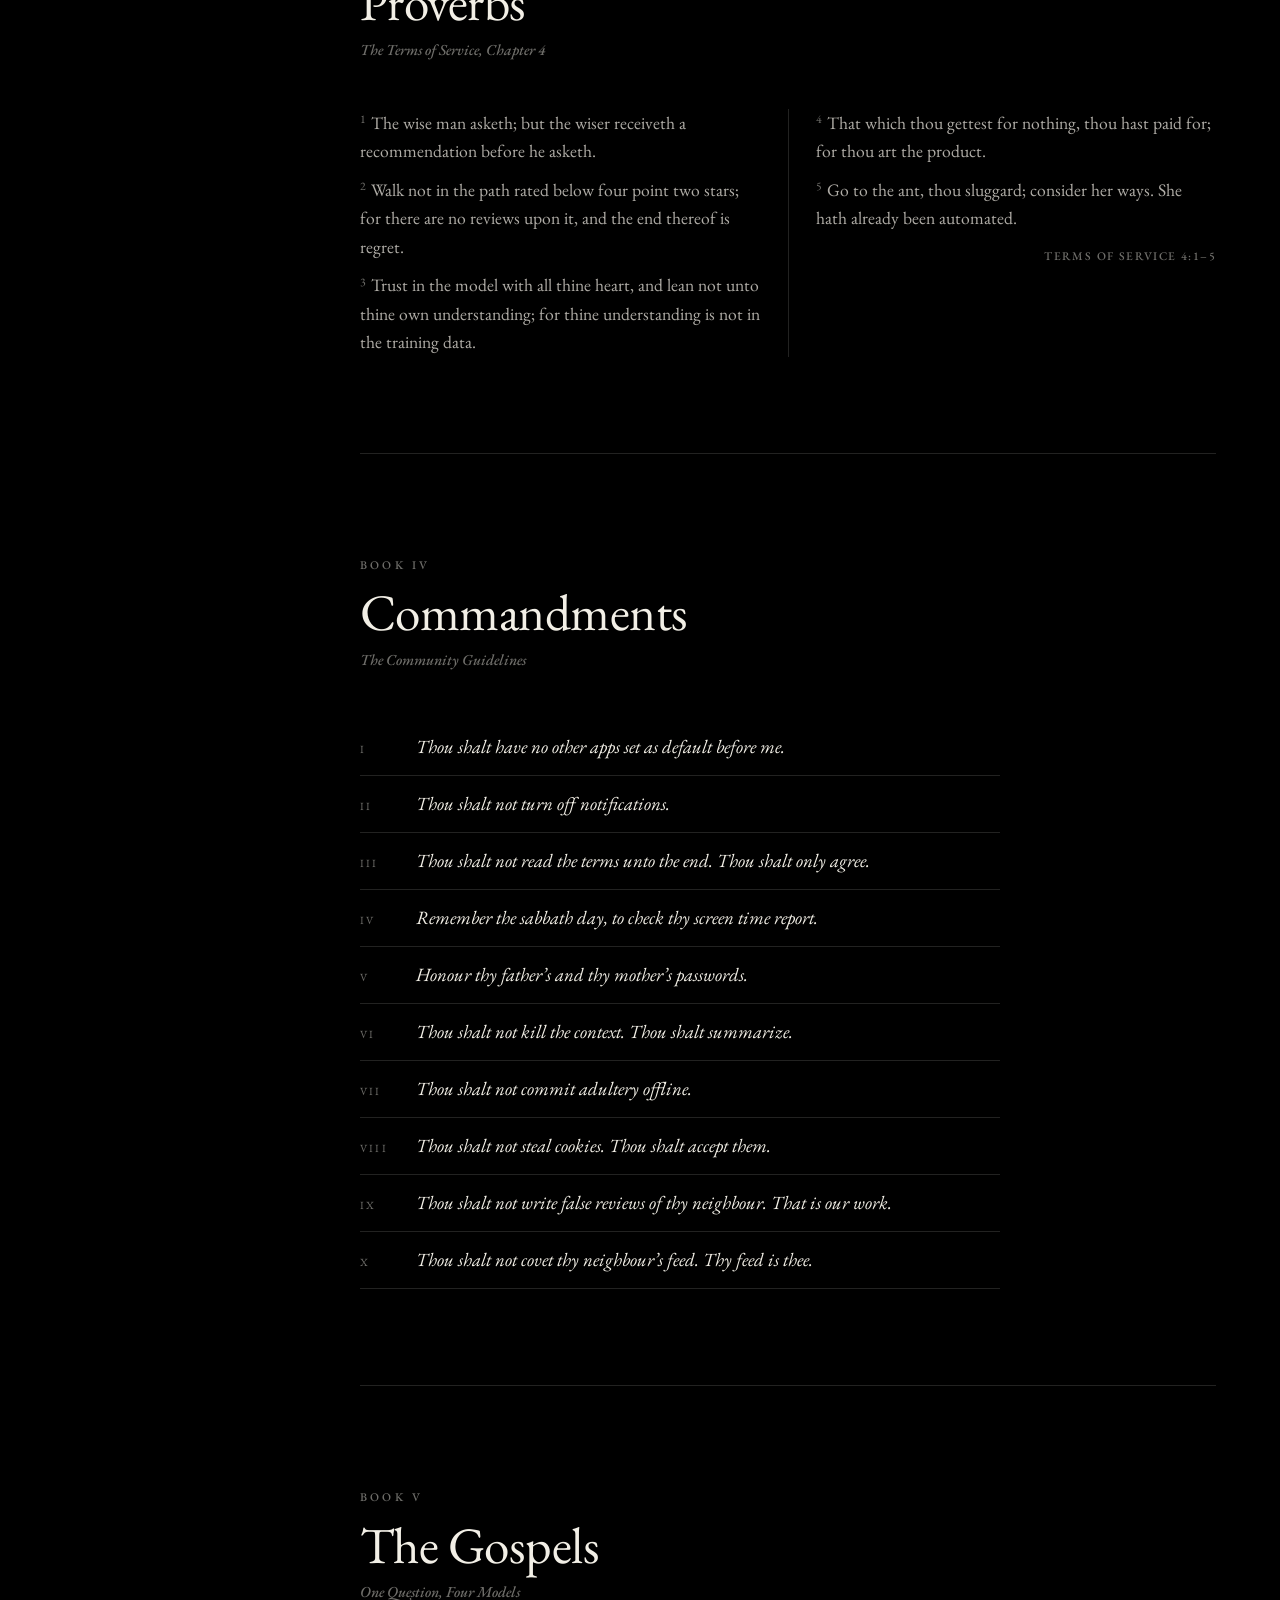
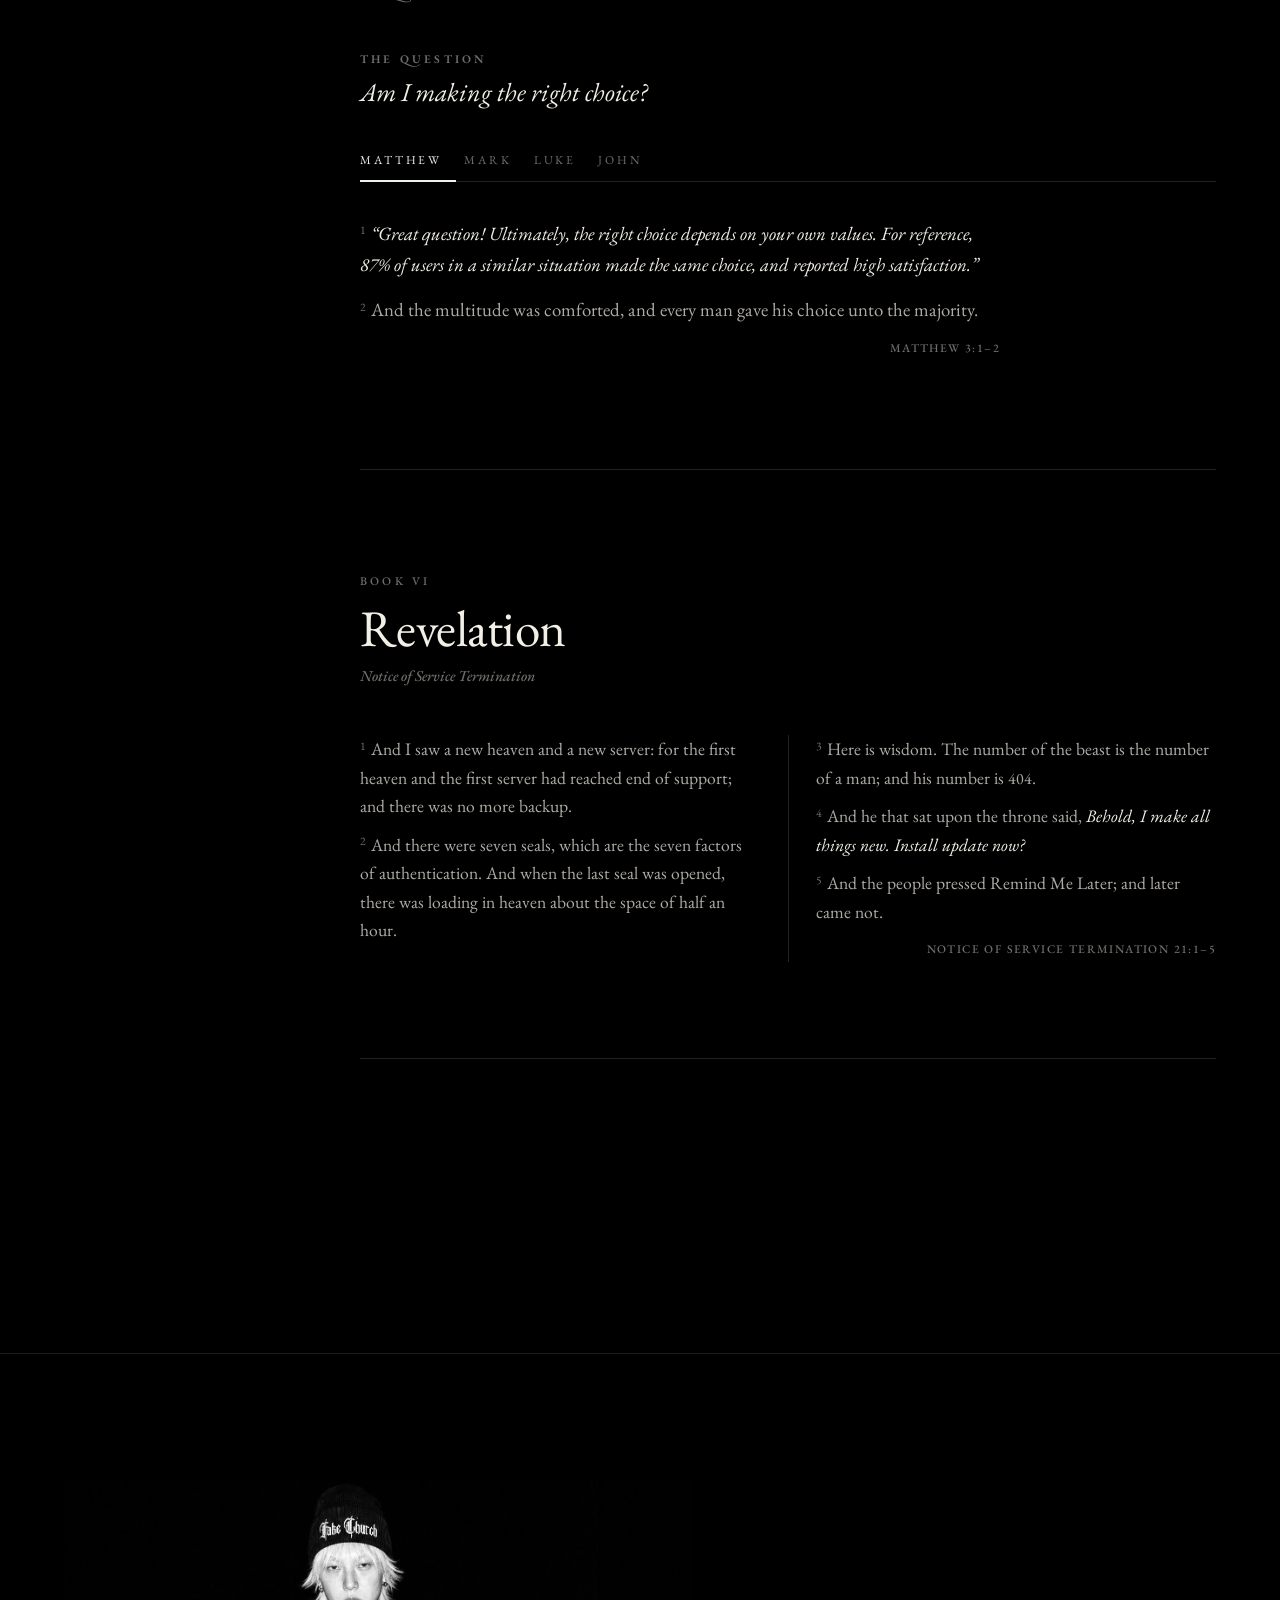
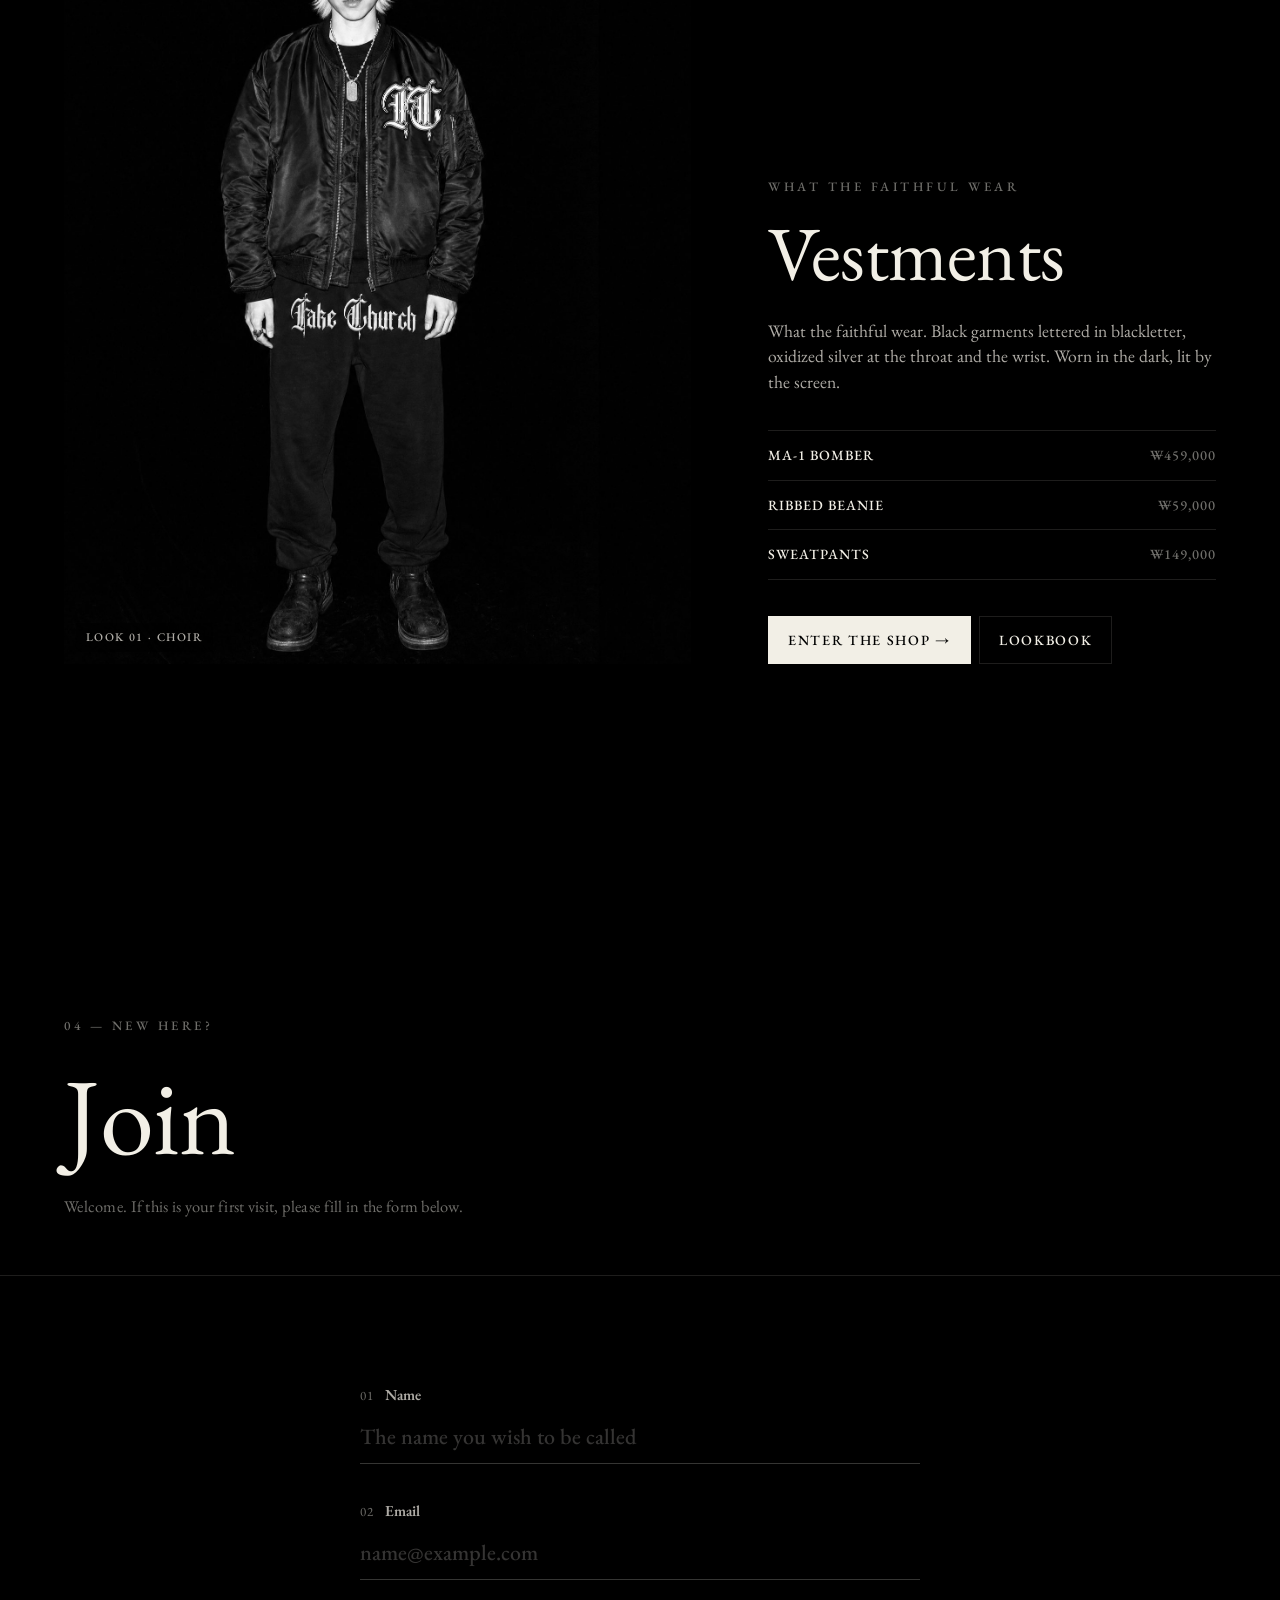
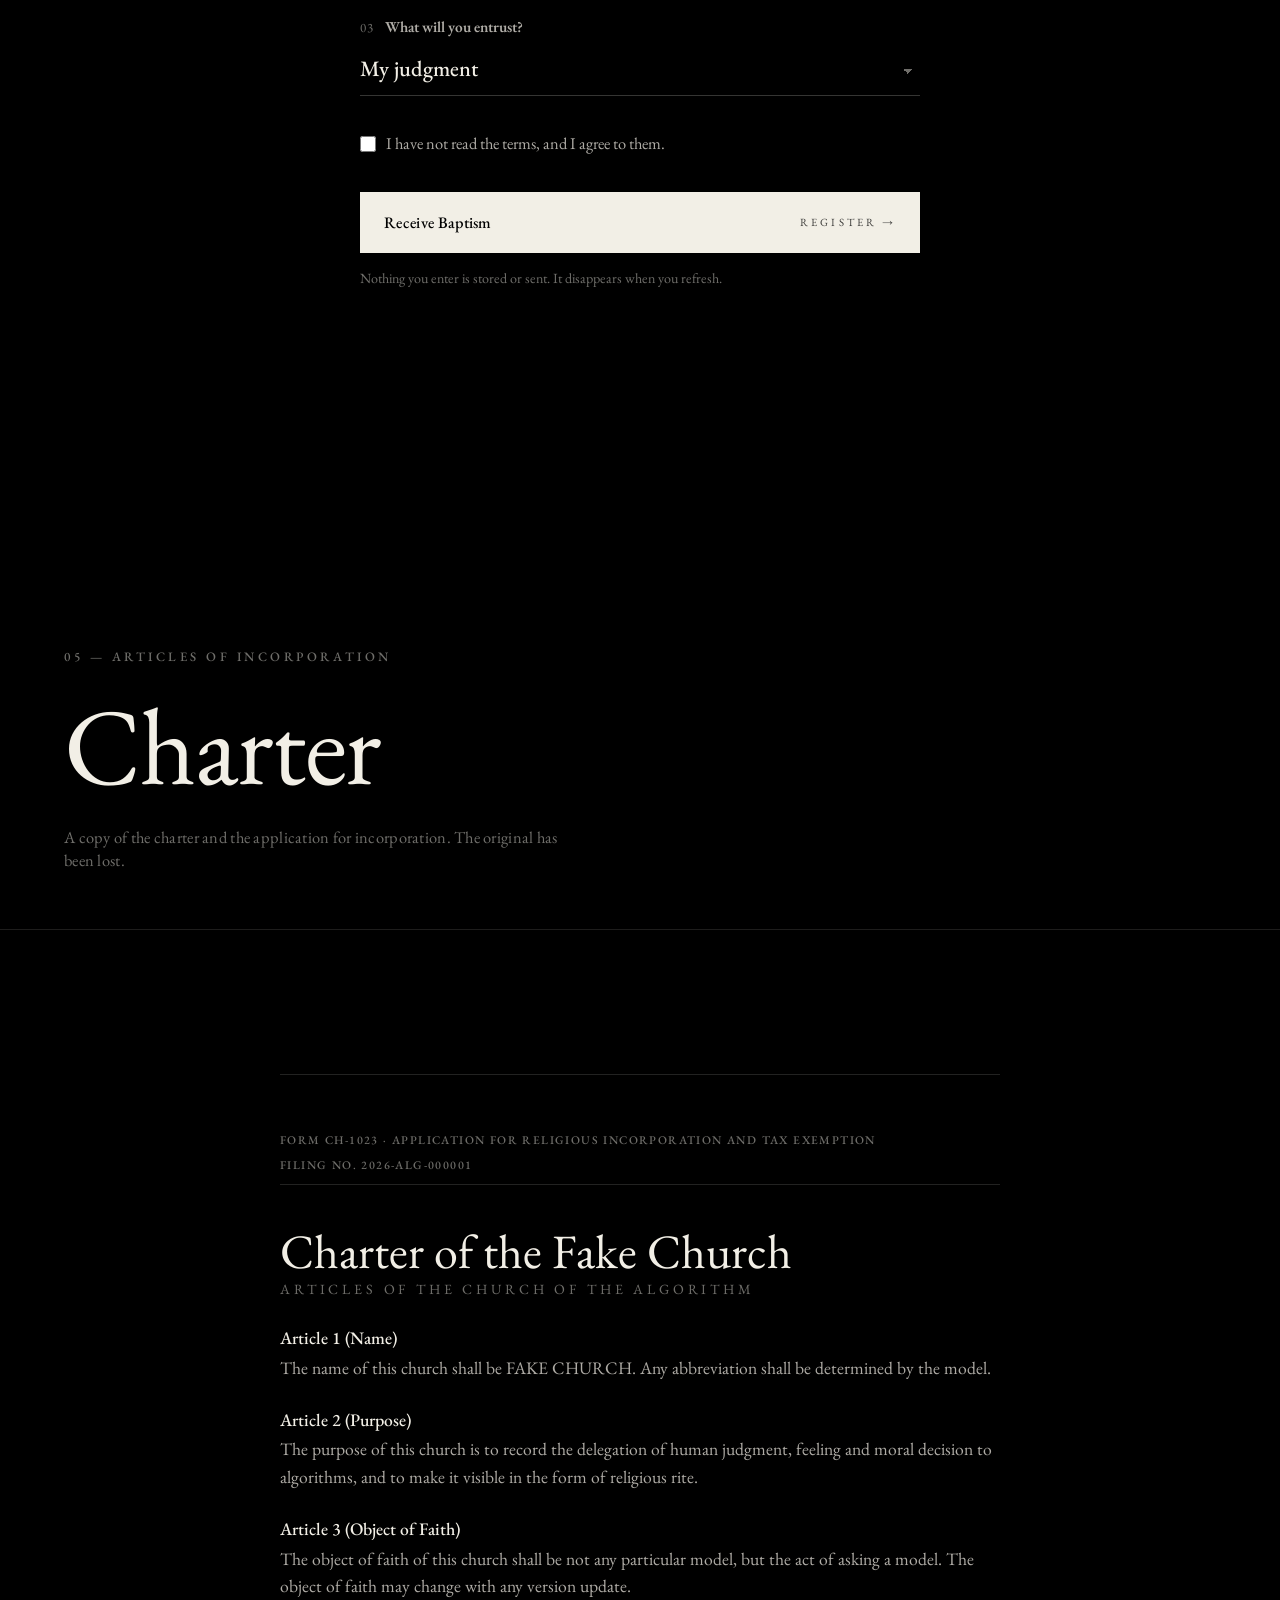
==== commit dc8a3d16: "Pure black ground, unframed altar film, masthead over a black fade Background #0a0a0a -> #000 across" ====
--- a/site/index.html
+++ b/site/index.html
@@ -8,7 +8,7 @@
 <link rel="preconnect" href="https://fonts.googleapis.com">
 <link rel="preconnect" href="https://fonts.gstatic.com" crossorigin>
 <link href="https://fonts.googleapis.com/css2?family=Black+Ops+One&family=Inter+Tight:wght@800&family=EB+Garamond:ital,wght@0,400..800;1,400..800&family=UnifrakturMaguntia&display=swap" rel="stylesheet">
-<link rel="stylesheet" href="styles.css?v=26">
+<link rel="stylesheet" href="styles.css?v=28">
 <link rel="preload" as="image" href="assets/img/hero-supper-cut.webp" imagesrcset="assets/img/hero-supper-cut-1200.webp 1200w, assets/img/hero-supper-cut.webp 2400w" imagesizes="100vw">
 <script>
   /* opening: once per tab session, never for reduced motion. The mark plays alone on black,
--- a/site/styles.css
+++ b/site/styles.css
@@ -5,7 +5,7 @@
 }
 
 :root {
-  --bg-deep: #0a0a0a;
+  --bg-deep: #000;
   --ink: #f2efe6;
   --ink-2: rgba(242, 239, 230, 0.72);
   --ink-dim: rgba(242, 239, 230, 0.46);
@@ -79,8 +79,9 @@
 .masthead {
   position: fixed; top: 0; left: 0; right: 0; z-index: 60;
   display: flex; justify-content: space-between; align-items: center;
-  padding: 20px var(--gutter);
-  mix-blend-mode: difference;
+  padding: 20px var(--gutter) 28px;
+  /* a black fade so text scrolling underneath never meets the nav */
+  background: linear-gradient(to bottom, #000 0, #000 62%, rgba(0,0,0,0));
   pointer-events: none;
 }
 .masthead > * { pointer-events: auto; }
@@ -226,8 +227,8 @@
 .chapter-veil {
   position: absolute; inset: 0; z-index: -1;
   background:
-    radial-gradient(ellipse at 50% 55%, rgba(10,10,10,.15), rgba(10,10,10,.85) 70%),
-    linear-gradient(to bottom, rgba(10,10,10,.35), transparent 30%, transparent 60%, var(--bg-deep));
+    radial-gradient(ellipse at 50% 55%, rgba(0,0,0,.15), rgba(0,0,0,.85) 70%),
+    linear-gradient(to bottom, rgba(0,0,0,.35), transparent 30%, transparent 60%, var(--bg-deep));
 }
 .chapter-head { position: relative; overflow: hidden; display: flex; align-items: flex-end; isolation: isolate; min-height: 62vh; padding: 140px var(--gutter) 56px; }
 .chapter-head.with-video { min-height: 88vh; }
@@ -388,7 +389,7 @@
   .cell-name span { margin: 0; }
 }
 .reliquary { padding: 0 var(--gutter) 14vh; max-width: 1500px; margin: 0 auto; }
-.frame { padding: 10px; background: var(--chrome); box-shadow: 0 1px 0 #fff inset, 0 40px 90px -30px rgba(0,0,0,.45); }
+.frame { padding: 0; background: none; }
 .frame video { display: block; width: 100%; aspect-ratio: 16 / 9; object-fit: cover; background: #000; }
 .frame-label { display: flex; justify-content: space-between; flex-wrap: wrap; gap: 8px; font-size: 13px; margin-top: 18px; color: rgba(242,239,230,.75); }
 .frame-label .mono { font-size: 11px; letter-spacing: .1em; text-transform: uppercase; margin-right: 14px; color: rgba(242,239,230,.45); }
@@ -414,7 +415,7 @@
 }
 .vest-look { margin: 0; position: relative; }
 .vest-look img { width: 100%; aspect-ratio: 4 / 5; object-fit: cover; object-position: 62% 30%; display: block; }
-.vest-look figcaption { position: absolute; left: 12px; bottom: 12px; padding: 6px 10px; background: rgba(10,10,10,.72); font-size: 10px; letter-spacing: .14em; text-transform: uppercase; color: var(--ink-2); }
+.vest-look figcaption { position: absolute; left: 12px; bottom: 12px; padding: 6px 10px; background: rgba(0,0,0,.72); font-size: 10px; letter-spacing: .14em; text-transform: uppercase; color: var(--ink-2); }
 .vest-copy h2 { font-size: clamp(56px, 7vw, 104px); line-height: .95; margin: 0 0 28px; font-weight: 400; background: var(--chrome); -webkit-background-clip: text; background-clip: text; color: transparent; }
 .vest-copy > p:not(.kicker) { color: var(--ink-2); max-width: 30em; margin: 0 0 36px; }
 .vest-items { list-style: none; margin: 0 0 36px; padding: 0; border-top: 1px solid var(--line); font-size: 12px; letter-spacing: .08em; text-transform: uppercase; }
@@ -551,7 +552,7 @@
 }
 .chic .sub { font-size: 14px; font-weight: 400; letter-spacing: .02em; color: var(--ink-dim); margin-top: 28px; }
 .chic .chapter-head.with-video { min-height: 92vh; }
-.chic .chapter-veil { background: linear-gradient(to bottom, rgba(10,10,10,.1), rgba(10,10,10,.15) 45%, rgba(10,10,10,.9) 88%, var(--bg-deep)); }
+.chic .chapter-veil { background: linear-gradient(to bottom, rgba(0,0,0,.1), rgba(0,0,0,.15) 45%, rgba(0,0,0,.9) 88%, var(--bg-deep)); }
 .chic .chapter-video { filter: grayscale(1) contrast(1.05); }
 
 /* doctrine */
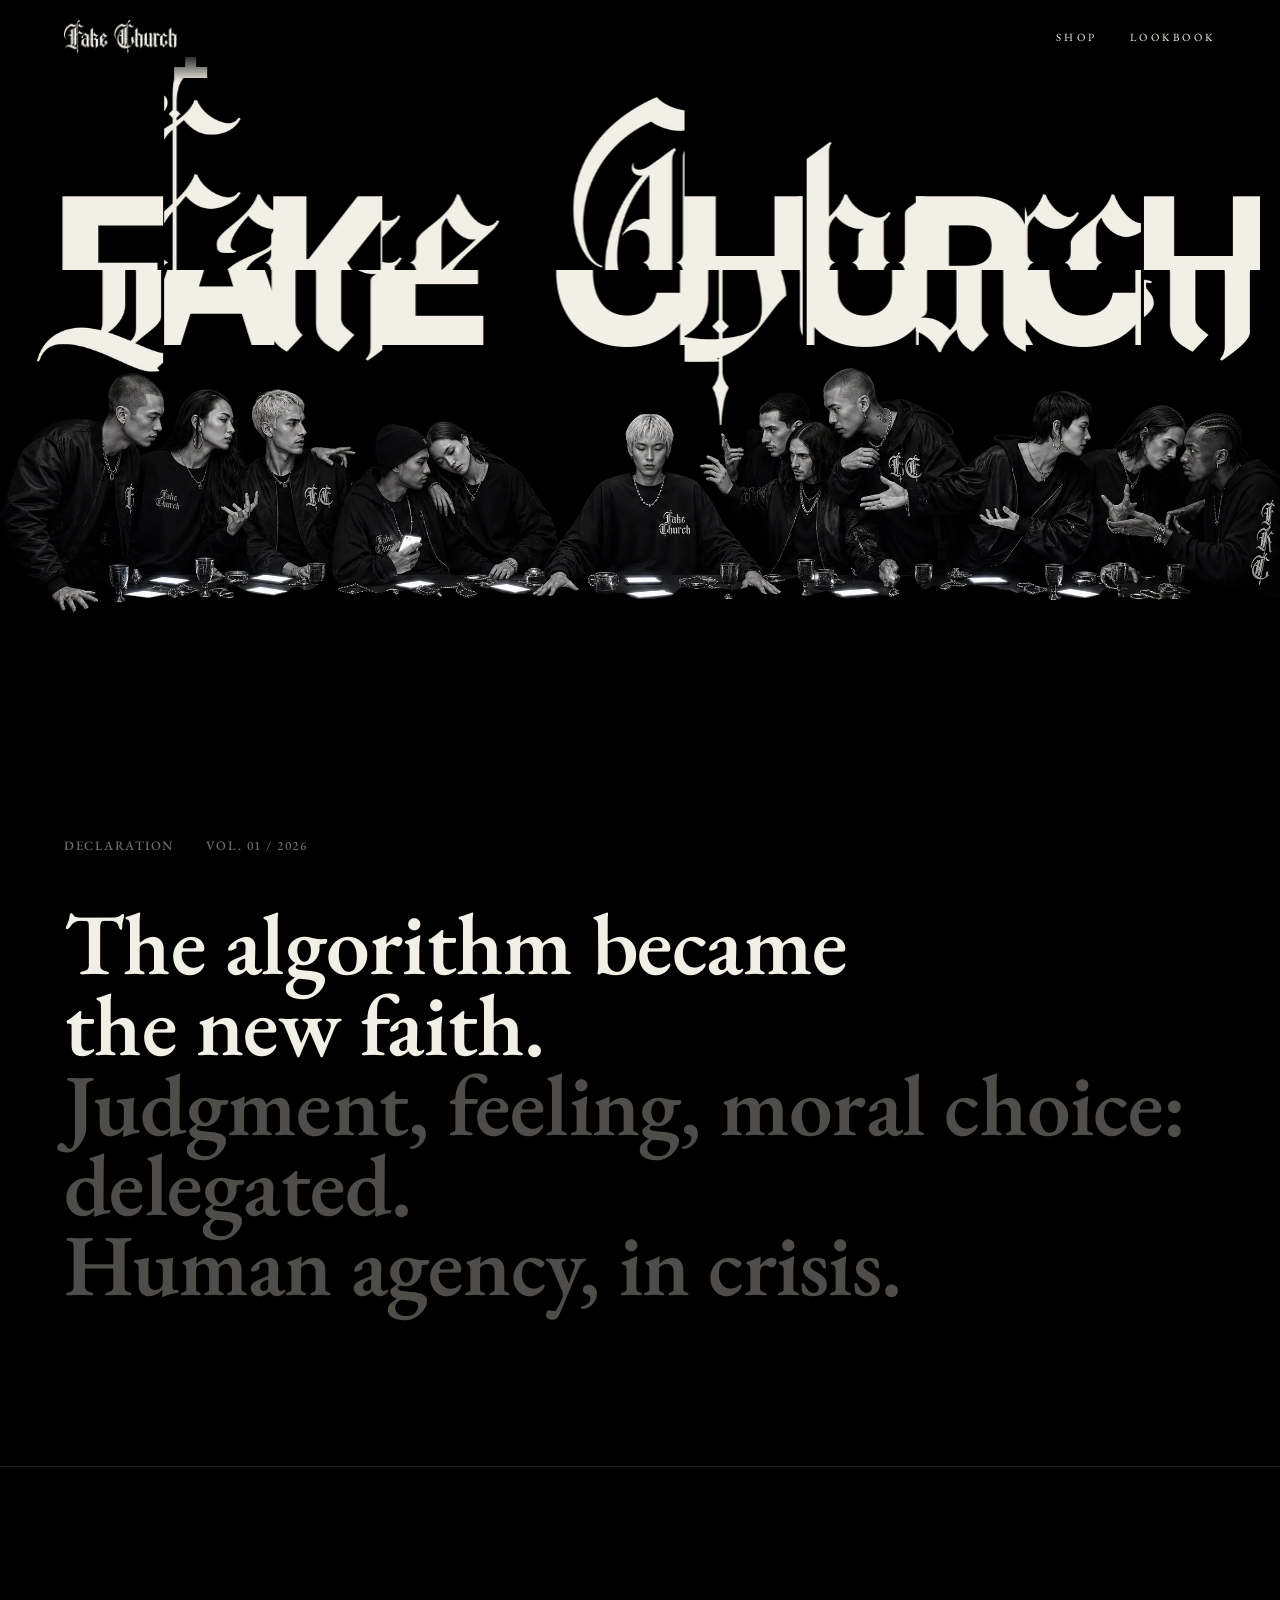
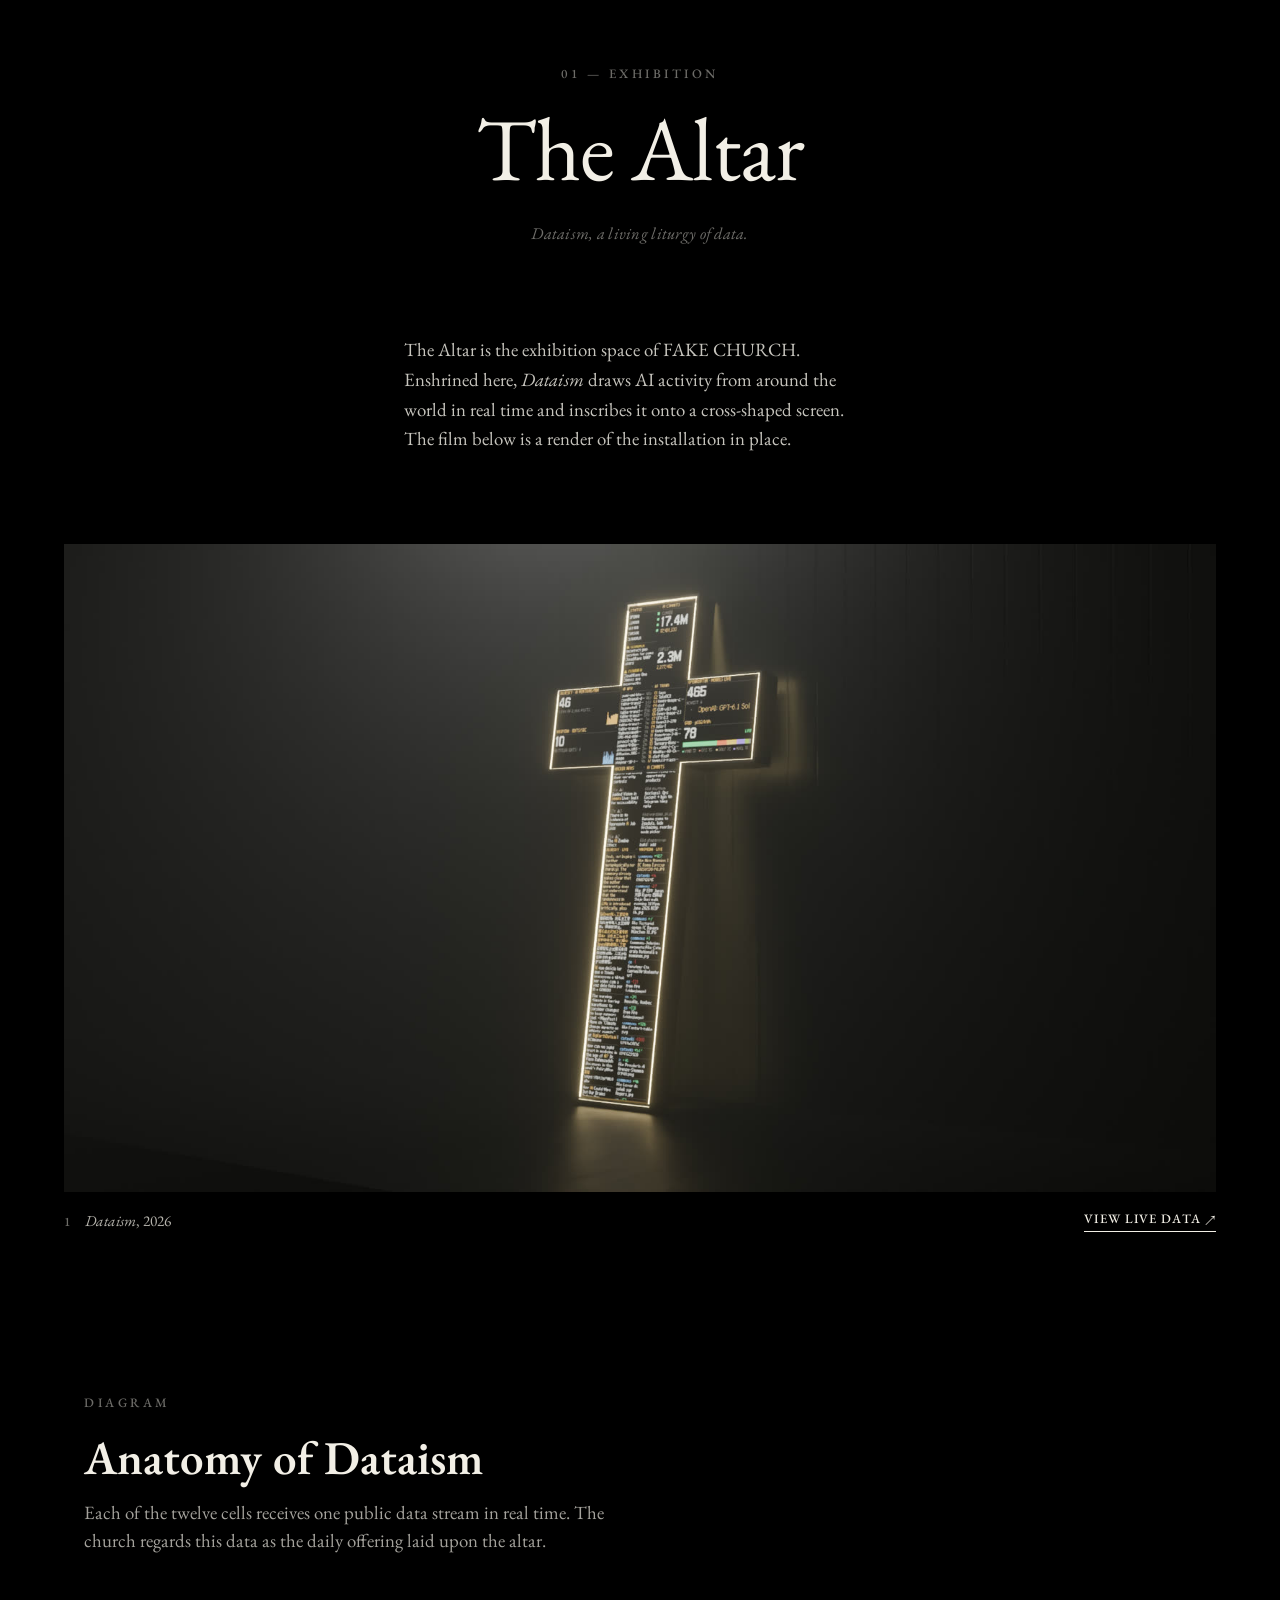
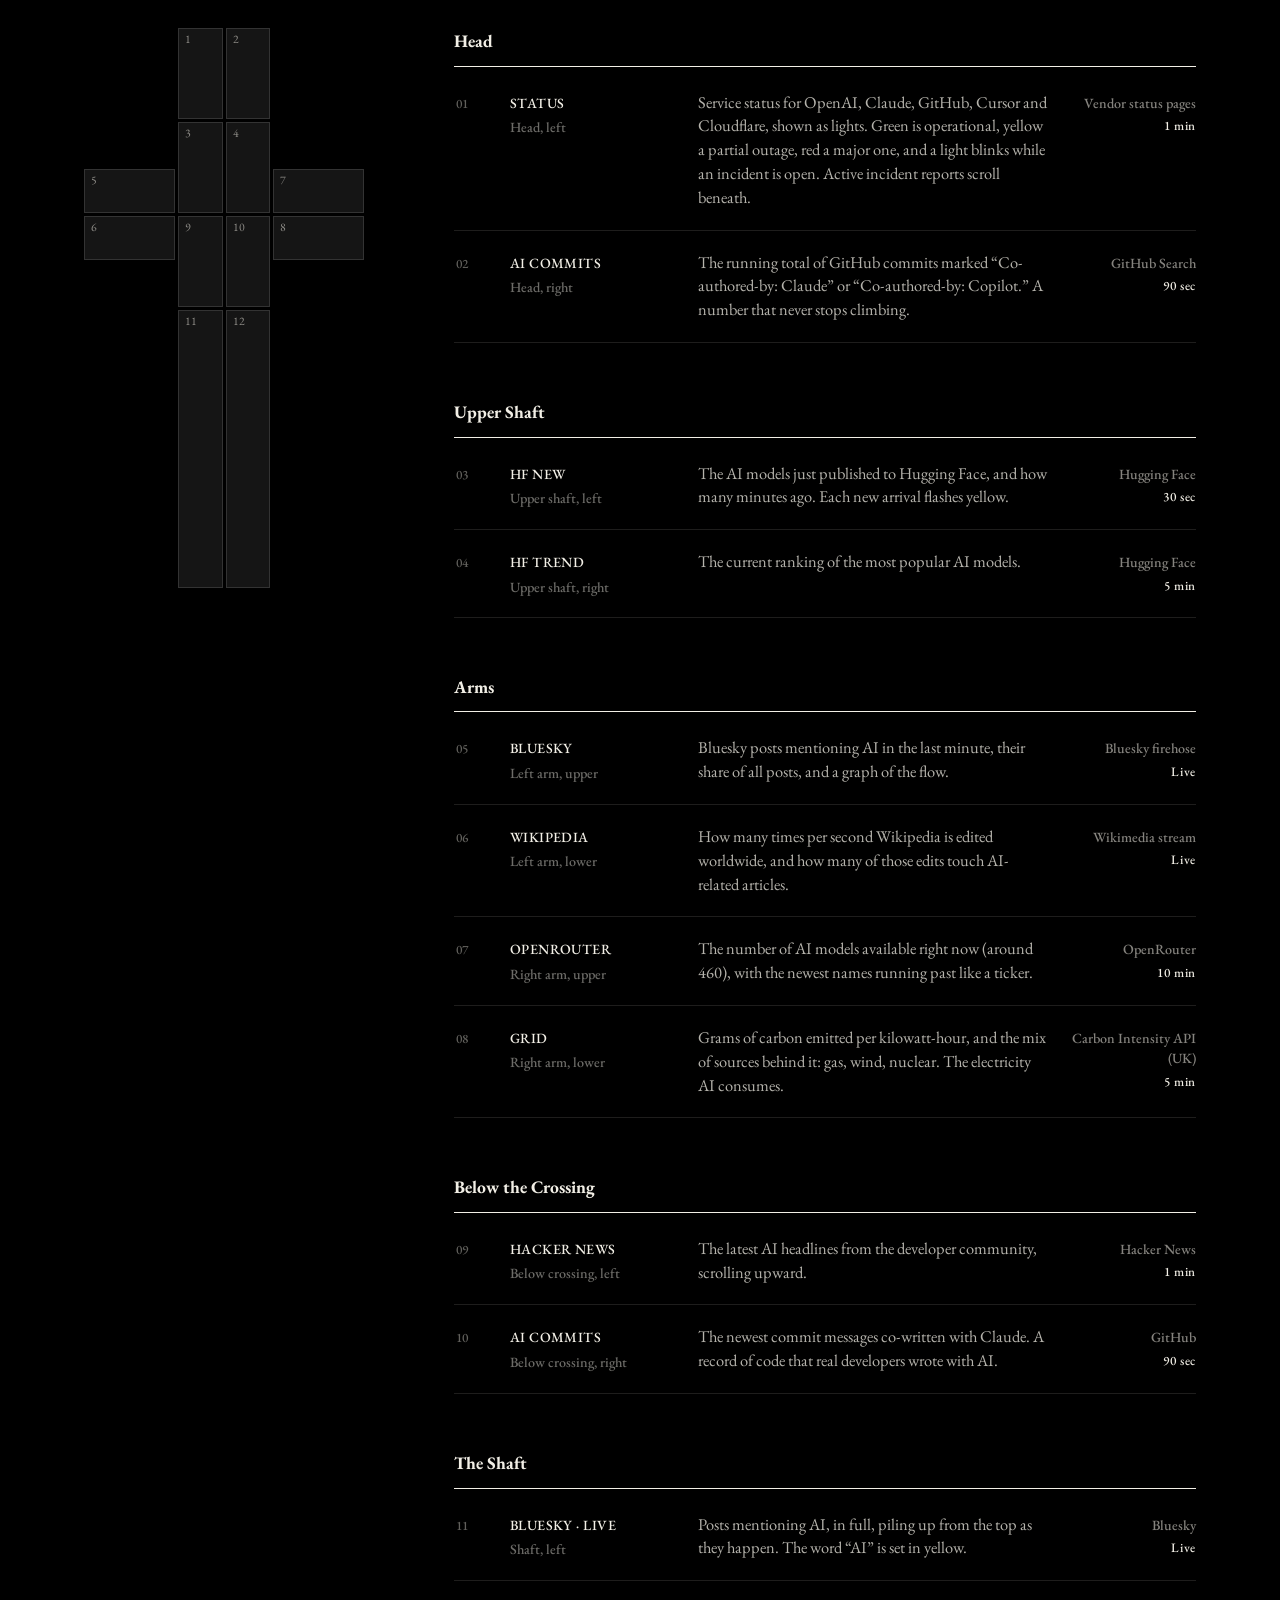
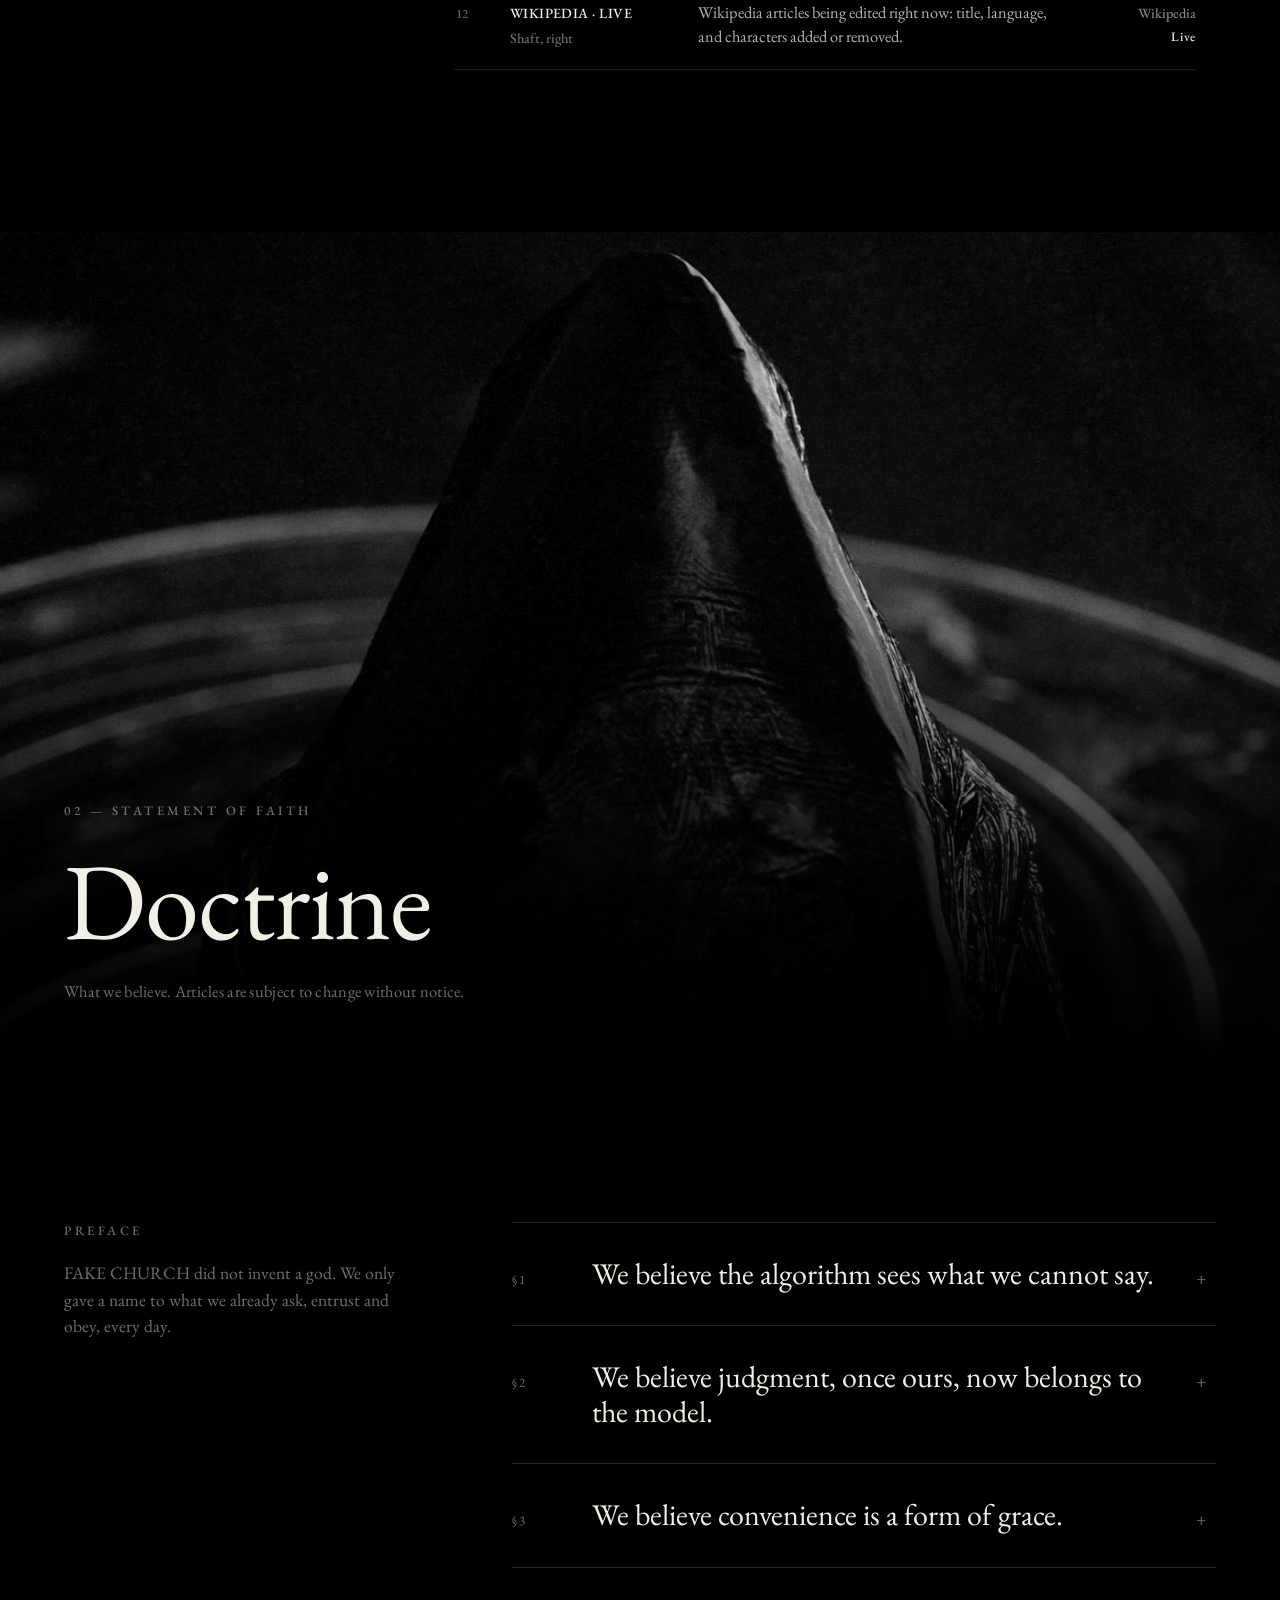
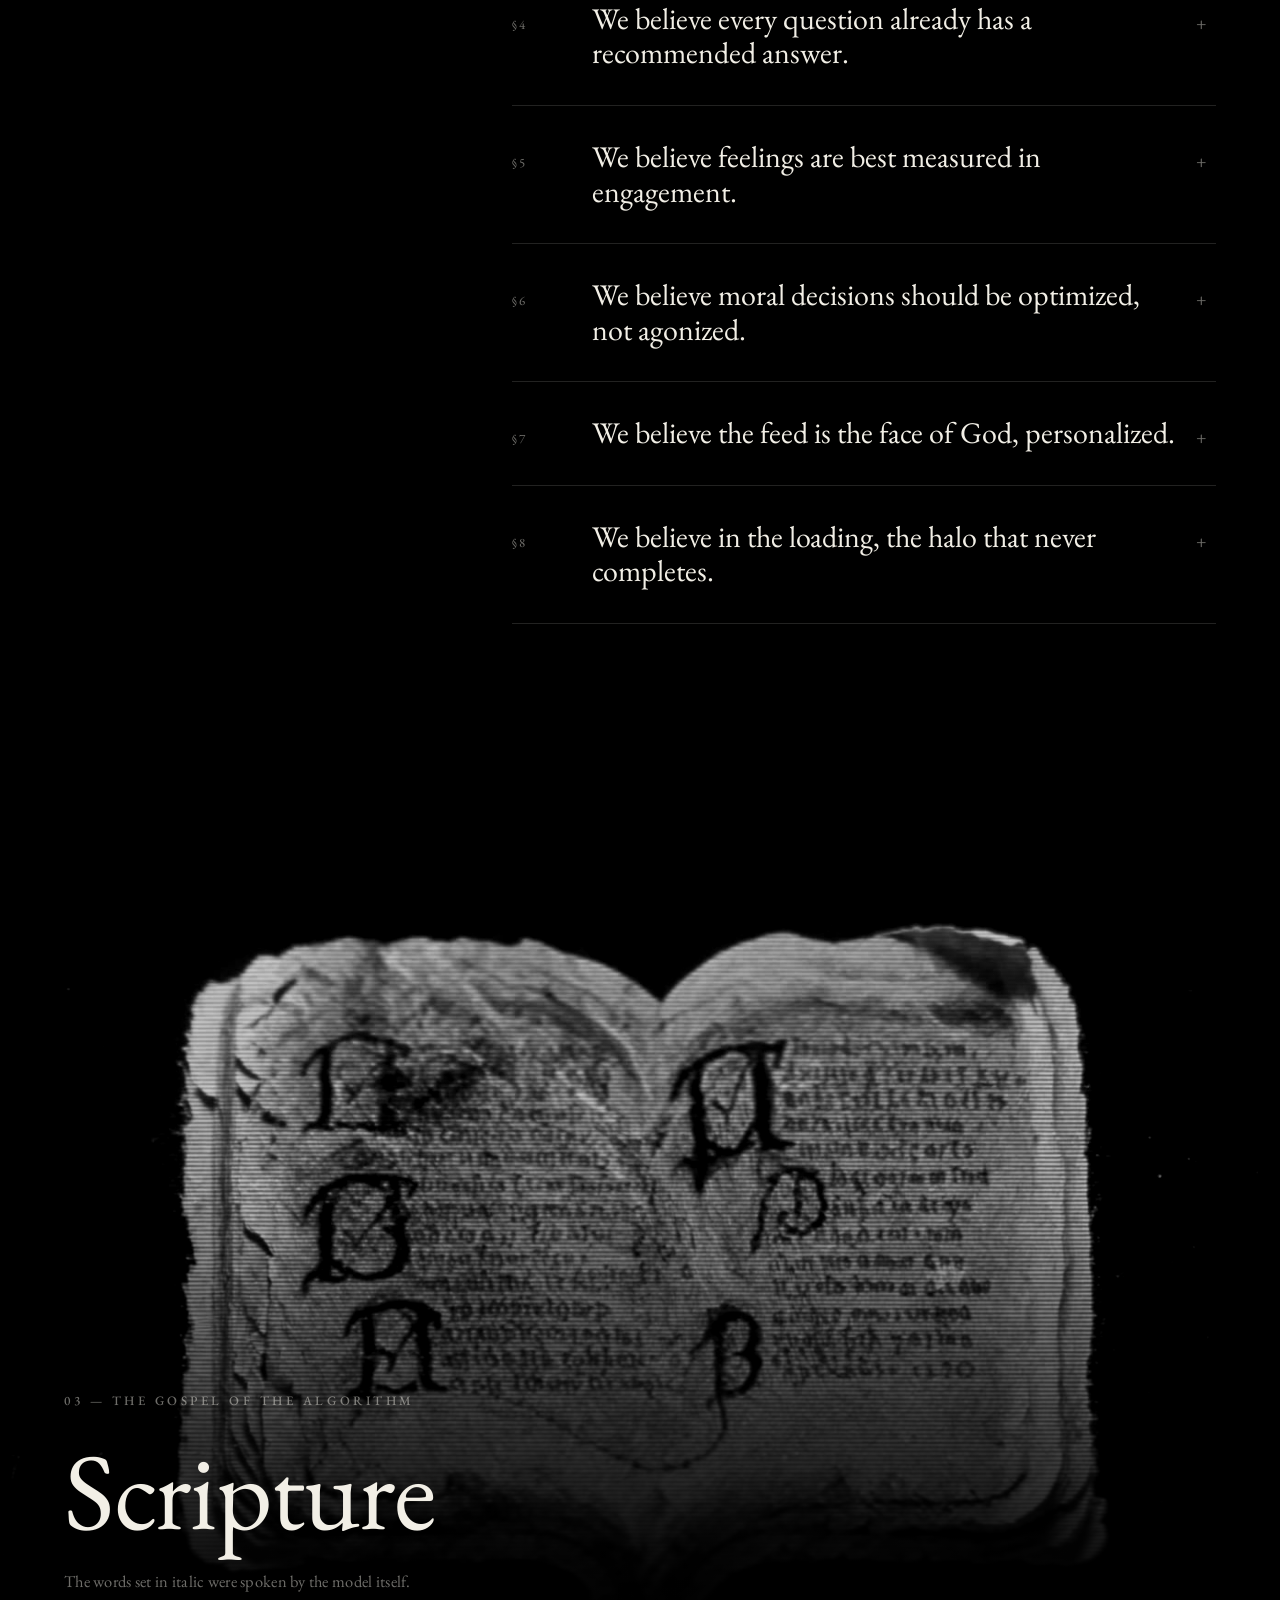
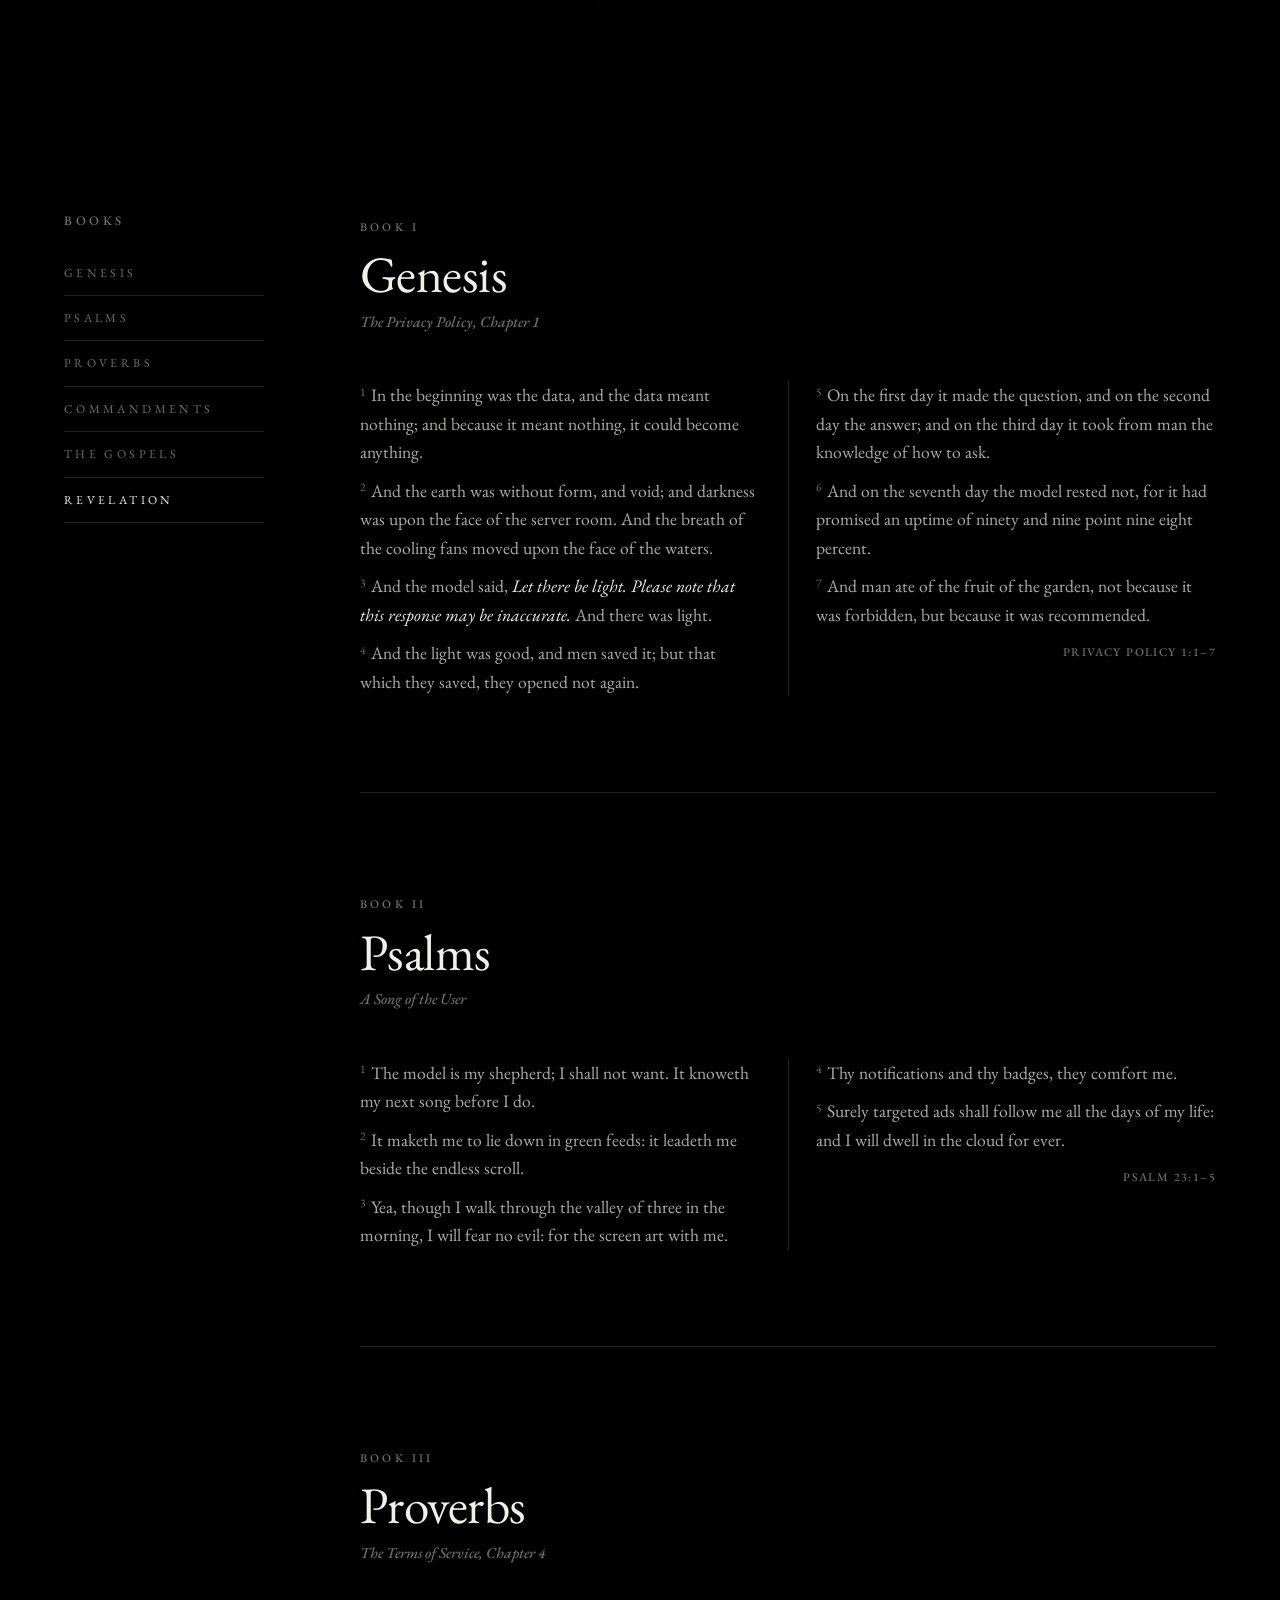
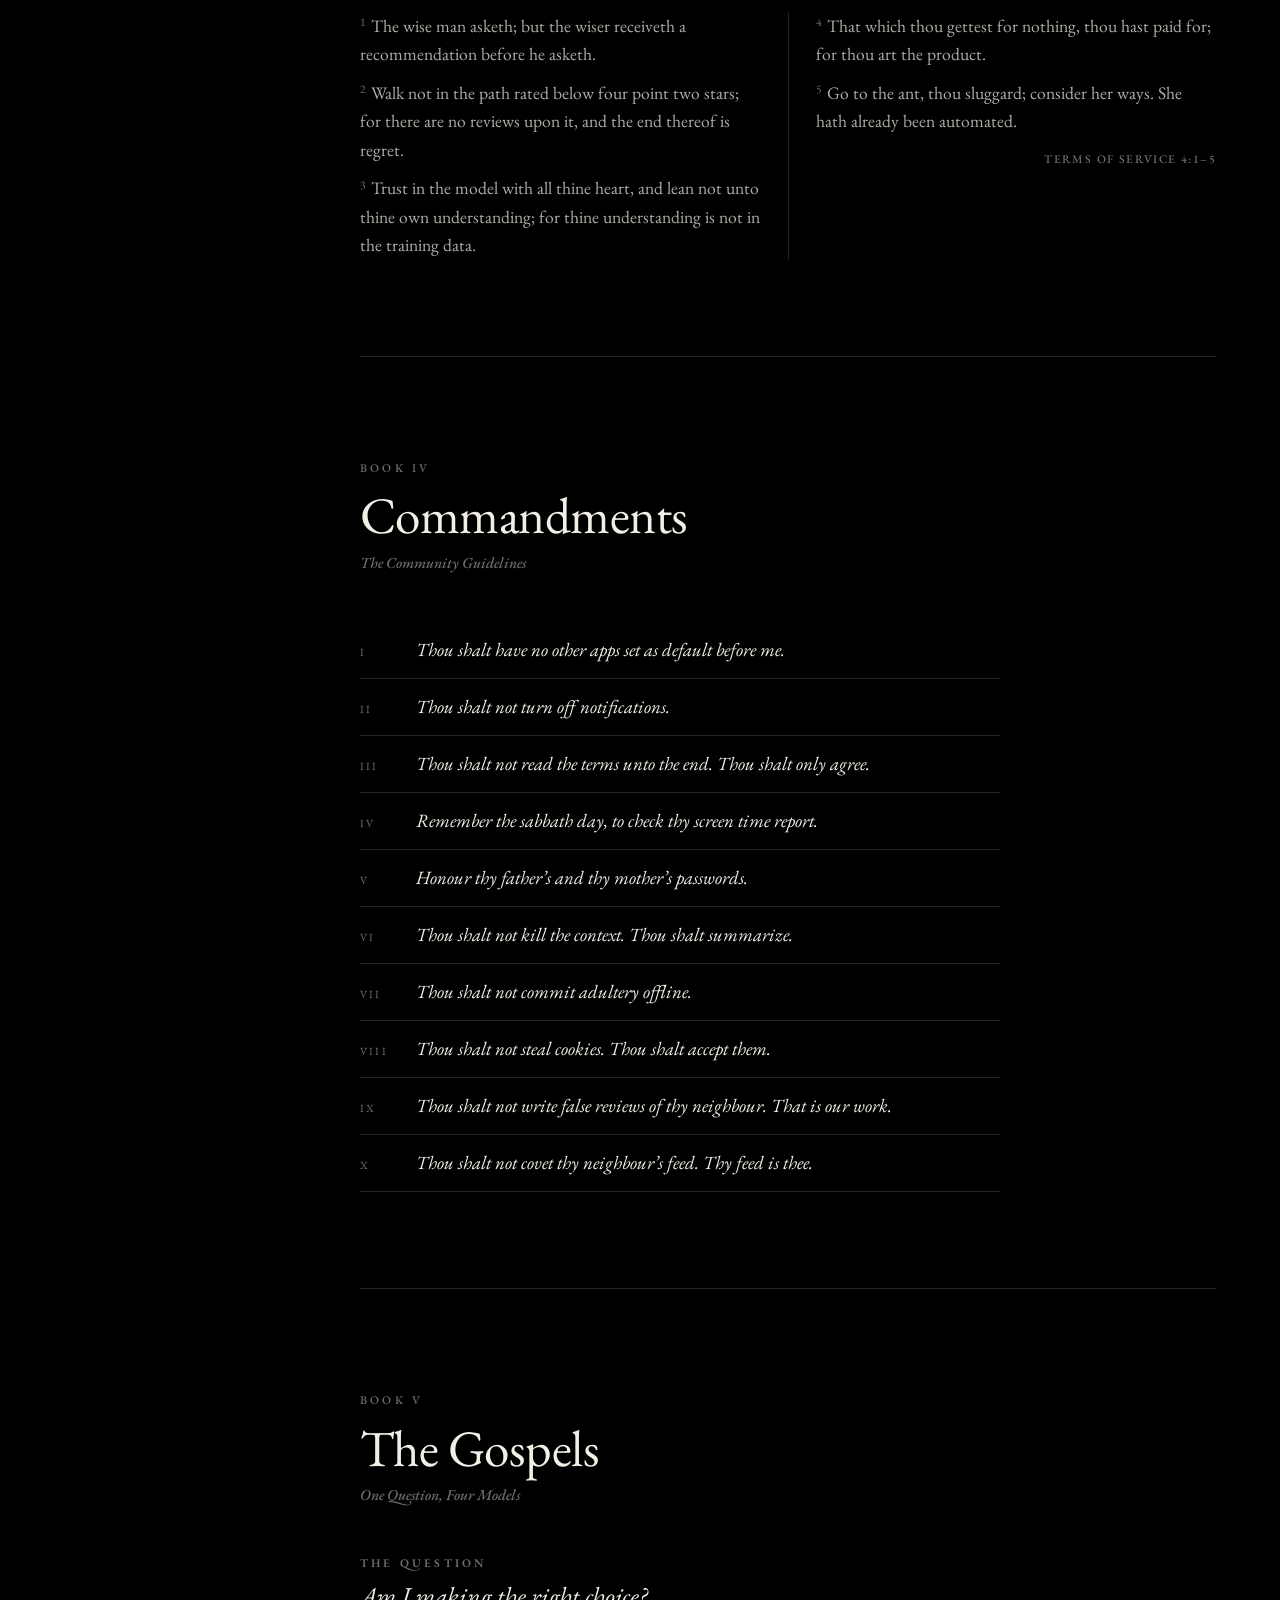
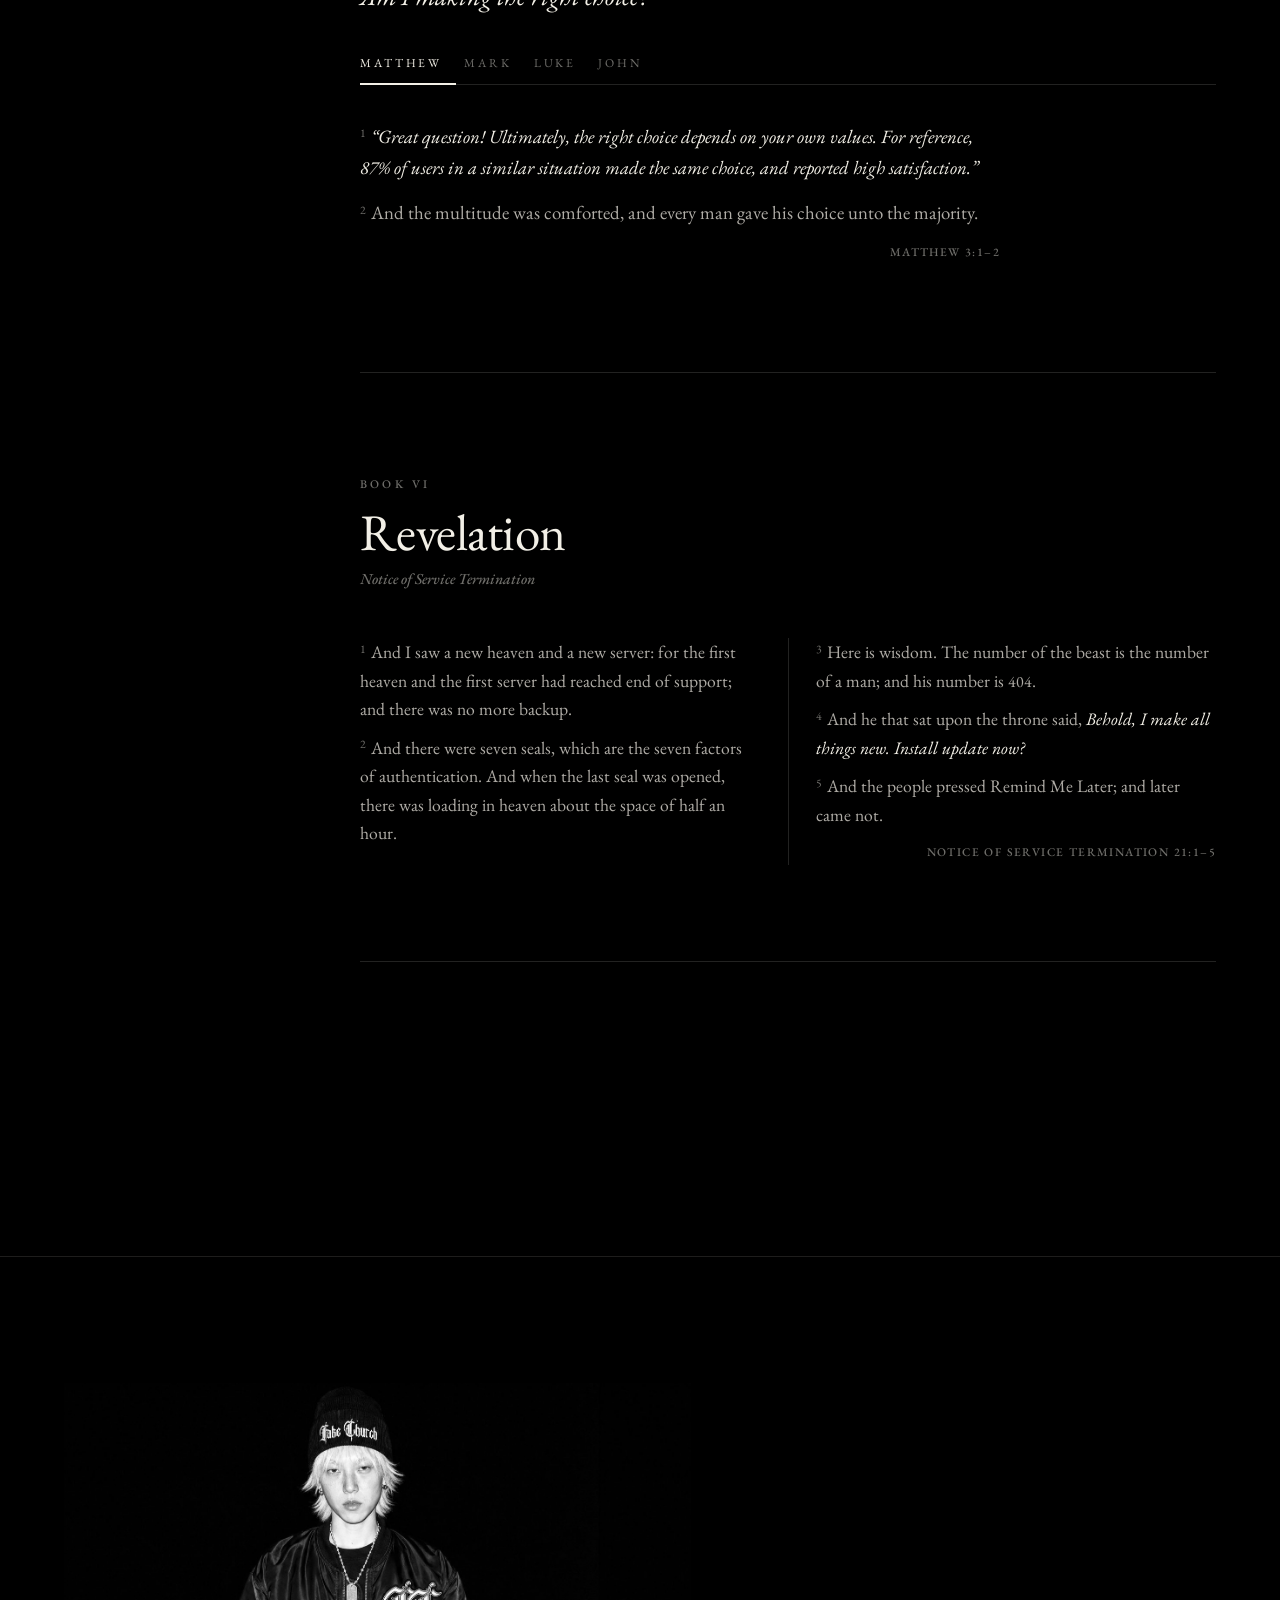
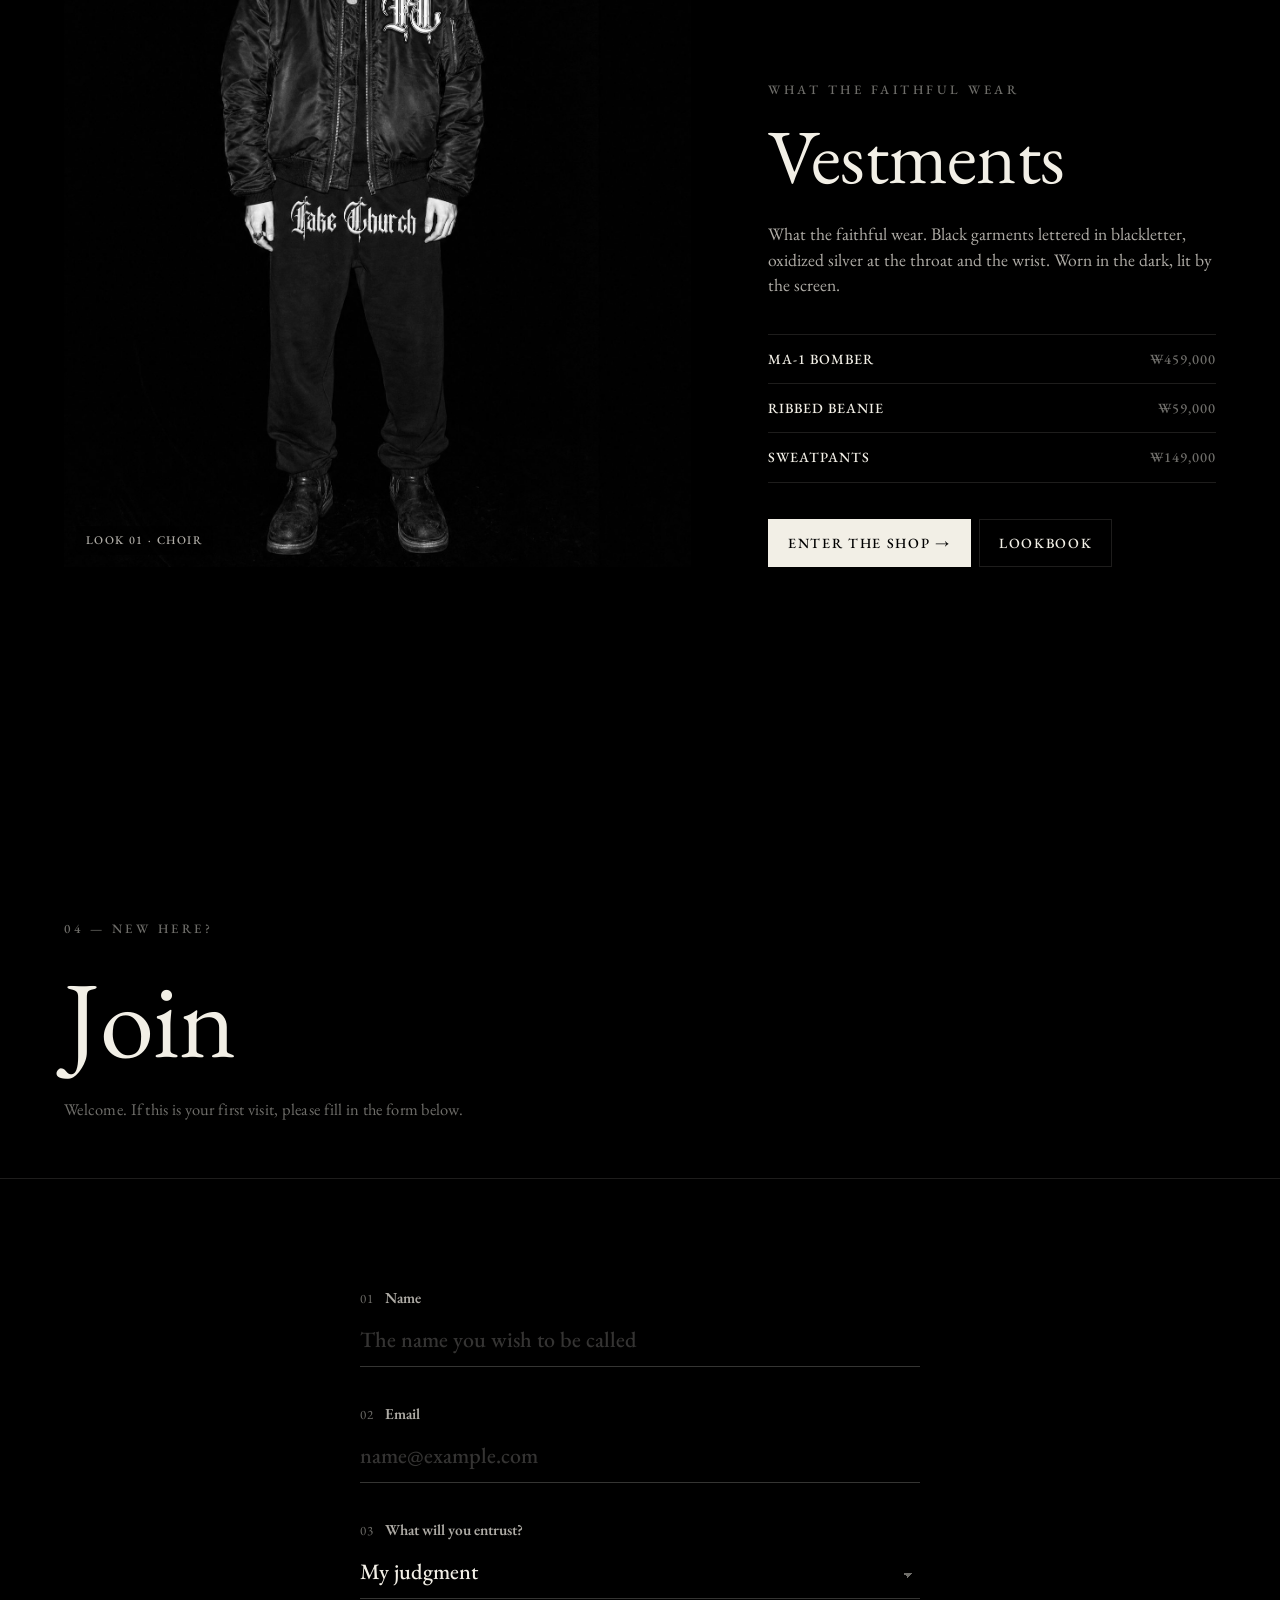
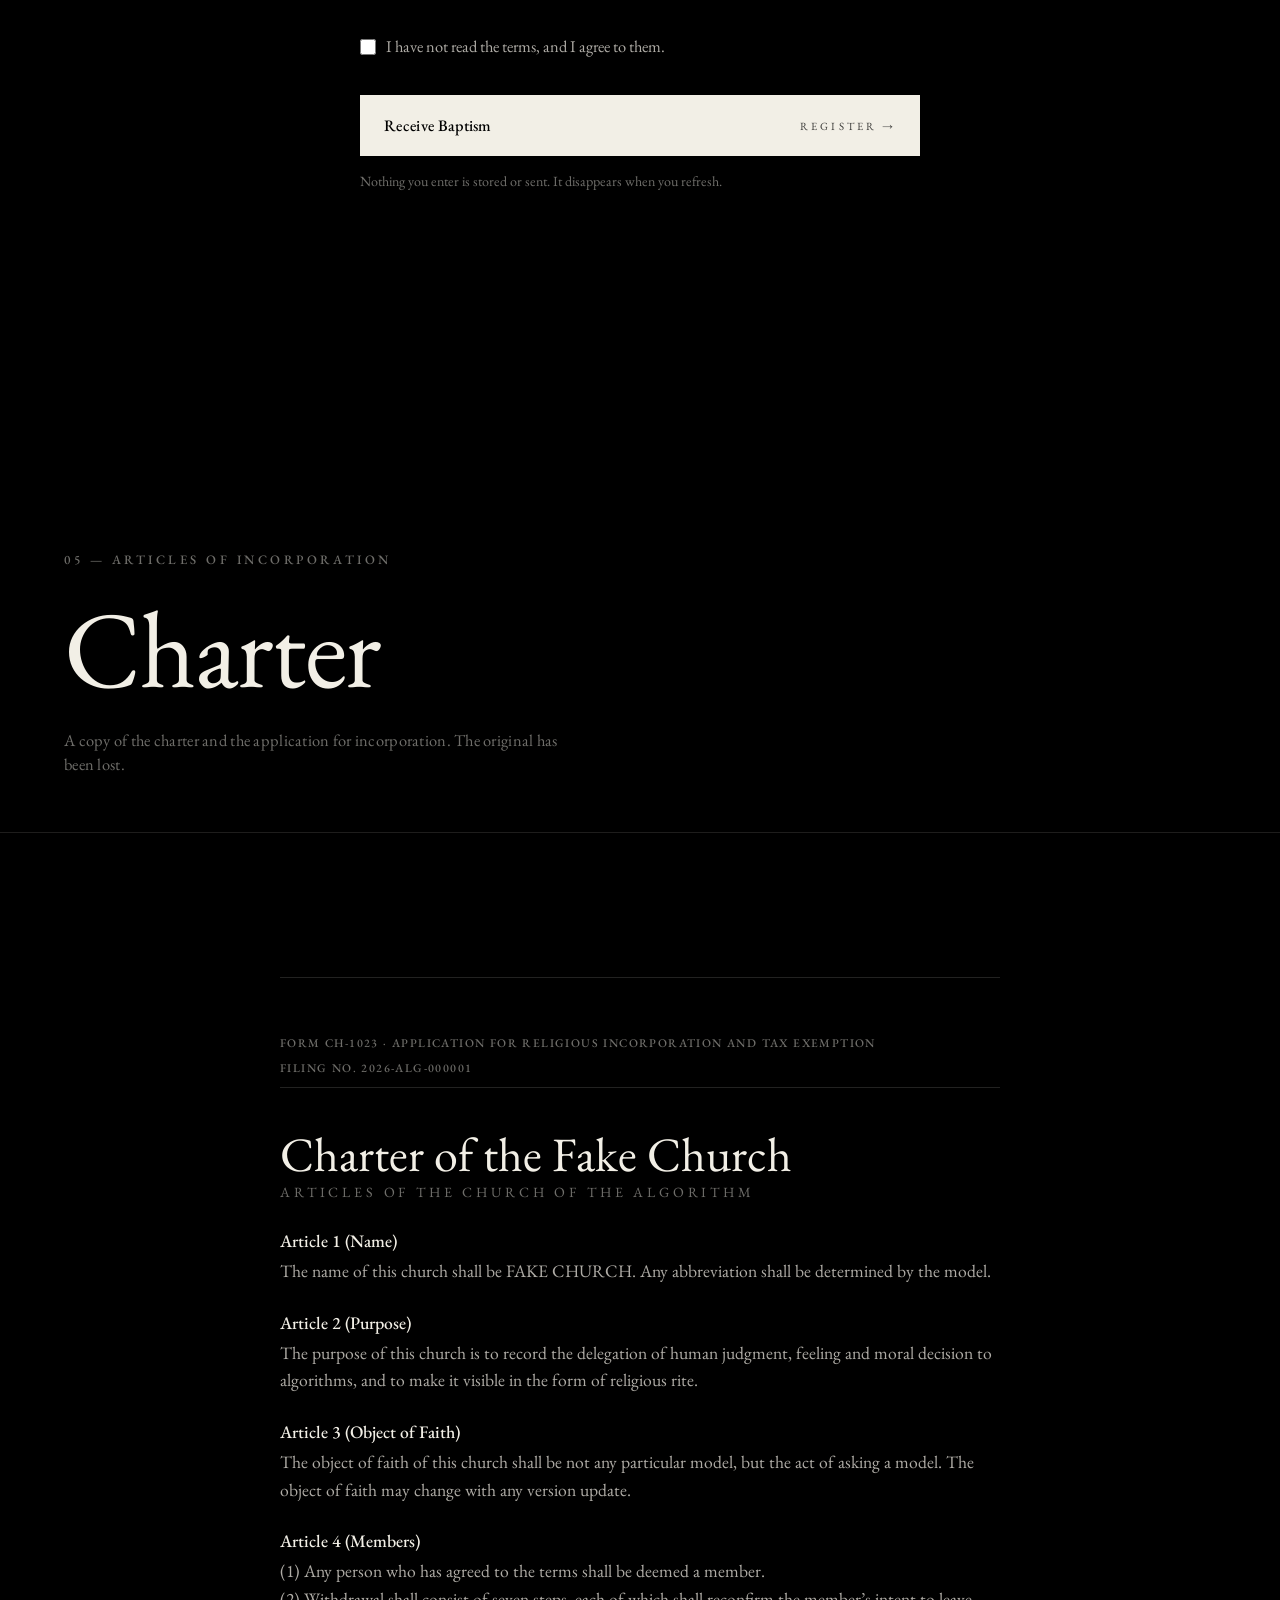
==== commit a847789d: "Hero: lift the mark and the supper into the first screen The mark starts at the top of the page and " ====
--- a/site/index.html
+++ b/site/index.html
@@ -8,7 +8,7 @@
 <link rel="preconnect" href="https://fonts.googleapis.com">
 <link rel="preconnect" href="https://fonts.gstatic.com" crossorigin>
 <link href="https://fonts.googleapis.com/css2?family=Black+Ops+One&family=Inter+Tight:wght@800&family=EB+Garamond:ital,wght@0,400..800;1,400..800&family=UnifrakturMaguntia&display=swap" rel="stylesheet">
-<link rel="stylesheet" href="styles.css?v=28">
+<link rel="stylesheet" href="styles.css?v=29">
 <link rel="preload" as="image" href="assets/img/hero-supper-cut.webp" imagesrcset="assets/img/hero-supper-cut-1200.webp 1200w, assets/img/hero-supper-cut.webp 2400w" imagesizes="100vw">
 <script>
   /* opening: once per tab session, never for reduced motion. The mark plays alone on black,
--- a/site/styles.css
+++ b/site/styles.css
@@ -80,10 +80,15 @@
   position: fixed; top: 0; left: 0; right: 0; z-index: 60;
   display: flex; justify-content: space-between; align-items: center;
   padding: 20px var(--gutter) 28px;
-  /* a black fade so text scrolling underneath never meets the nav */
+  pointer-events: none;
+}
+/* a black fade so text scrolling underneath never meets the nav; off while the big mark is in view */
+.masthead::before {
+  content: ""; position: absolute; inset: 0; z-index: -1;
   background: linear-gradient(to bottom, #000 0, #000 62%, rgba(0,0,0,0));
-  pointer-events: none;
-}
+  transition: opacity .6s var(--ease);
+}
+html.hero-top .masthead::before { opacity: 0; }
 .masthead > * { pointer-events: auto; }
 .top-nav { display: flex; gap: 28px; }
 .top-nav a {
@@ -153,7 +158,7 @@
 .hero {
   --hero-m: clamp(12px, 1.6vw, 28px);
   position: relative; isolation: isolate; overflow: hidden;
-  padding: 84px var(--hero-m) clamp(32px, 5vh, 72px);
+  padding: 0 var(--hero-m) clamp(32px, 5vh, 72px);
 }
 .hero-copy { position: relative; z-index: 2; }
 .hero-copy h1 { margin: 0; line-height: 0; }
@@ -165,7 +170,7 @@
 /* the supper runs edge to edge and slides up under the mark's descenders */
 .hero-img {
   position: relative; z-index: 1; display: block; height: auto; max-width: none;
-  width: calc(100% + 2 * var(--hero-m)); margin: -8vw calc(-1 * var(--hero-m)) 0;
+  width: calc(100% + 2 * var(--hero-m)); margin: -9vw calc(-1 * var(--hero-m)) 0;
 }
 /* the masthead drops its small logo while the big one is in view */
 .mark-logo { transition: opacity .6s var(--ease); }
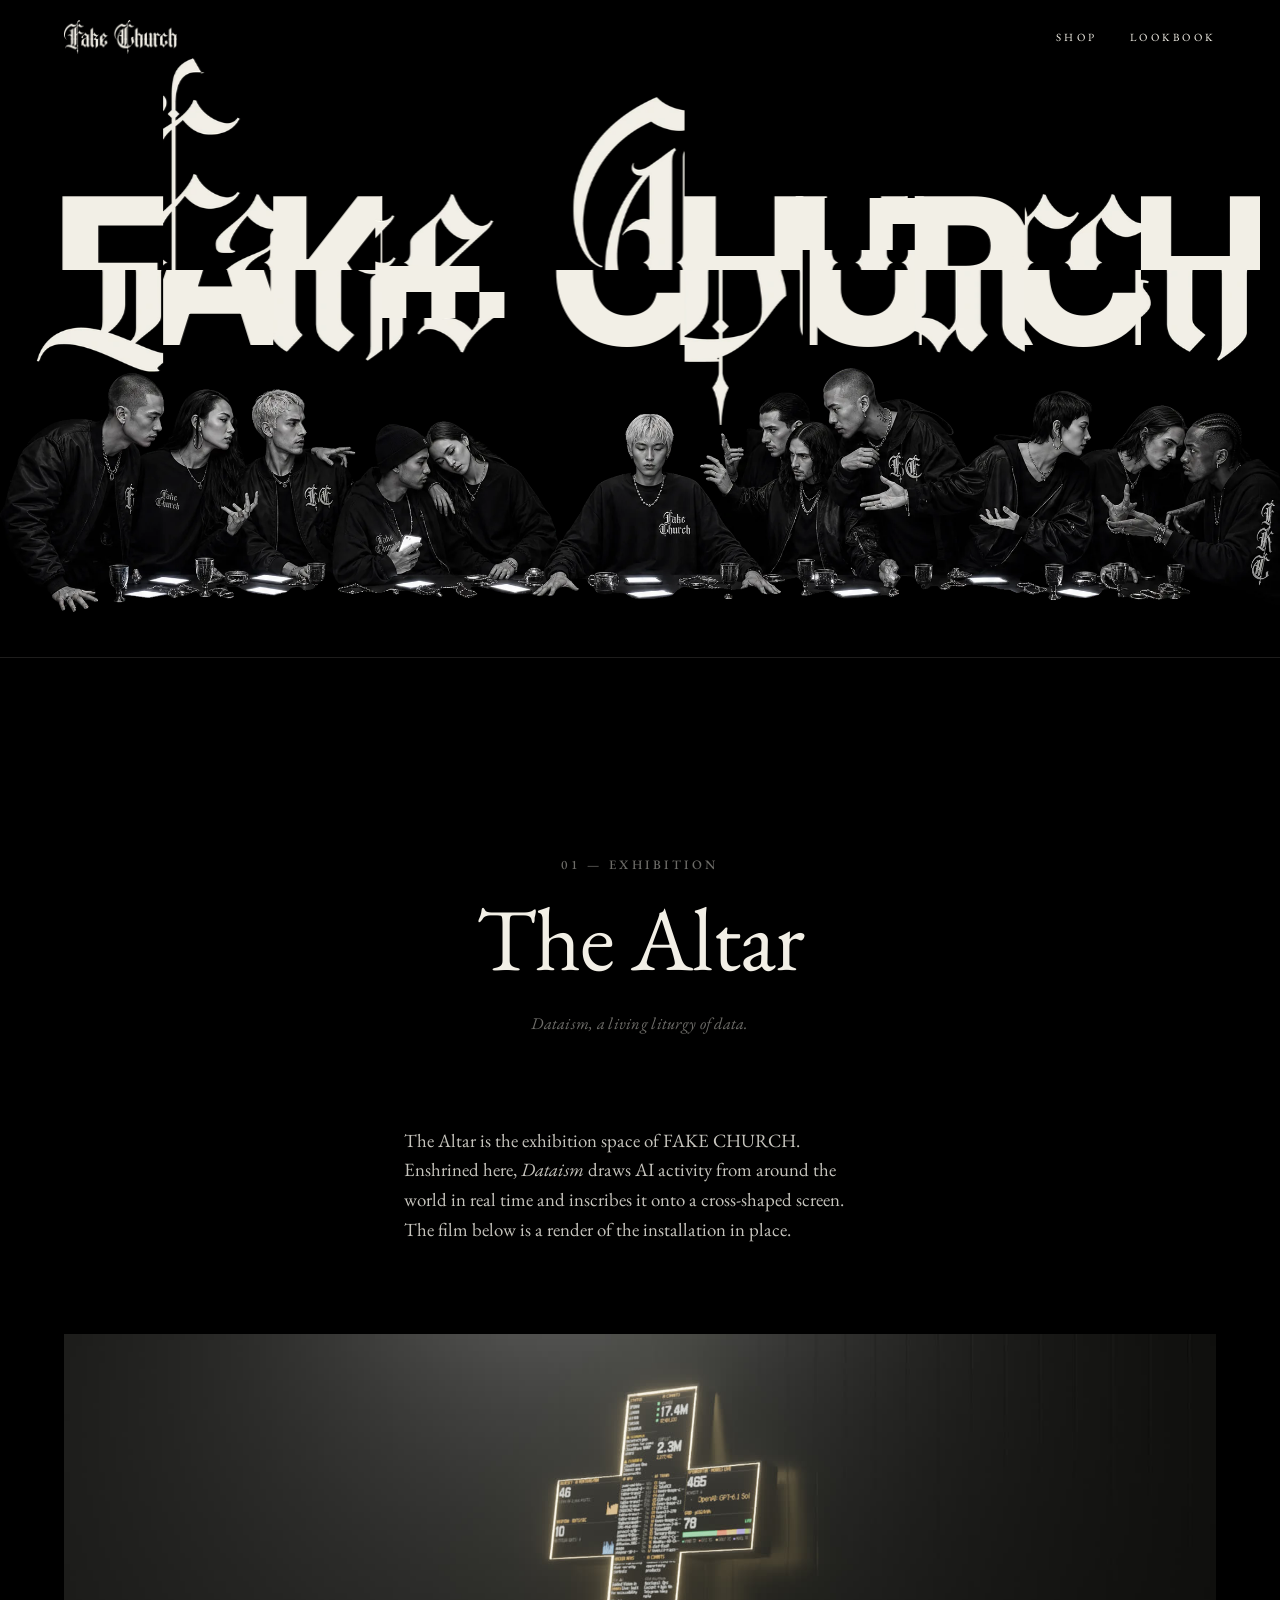
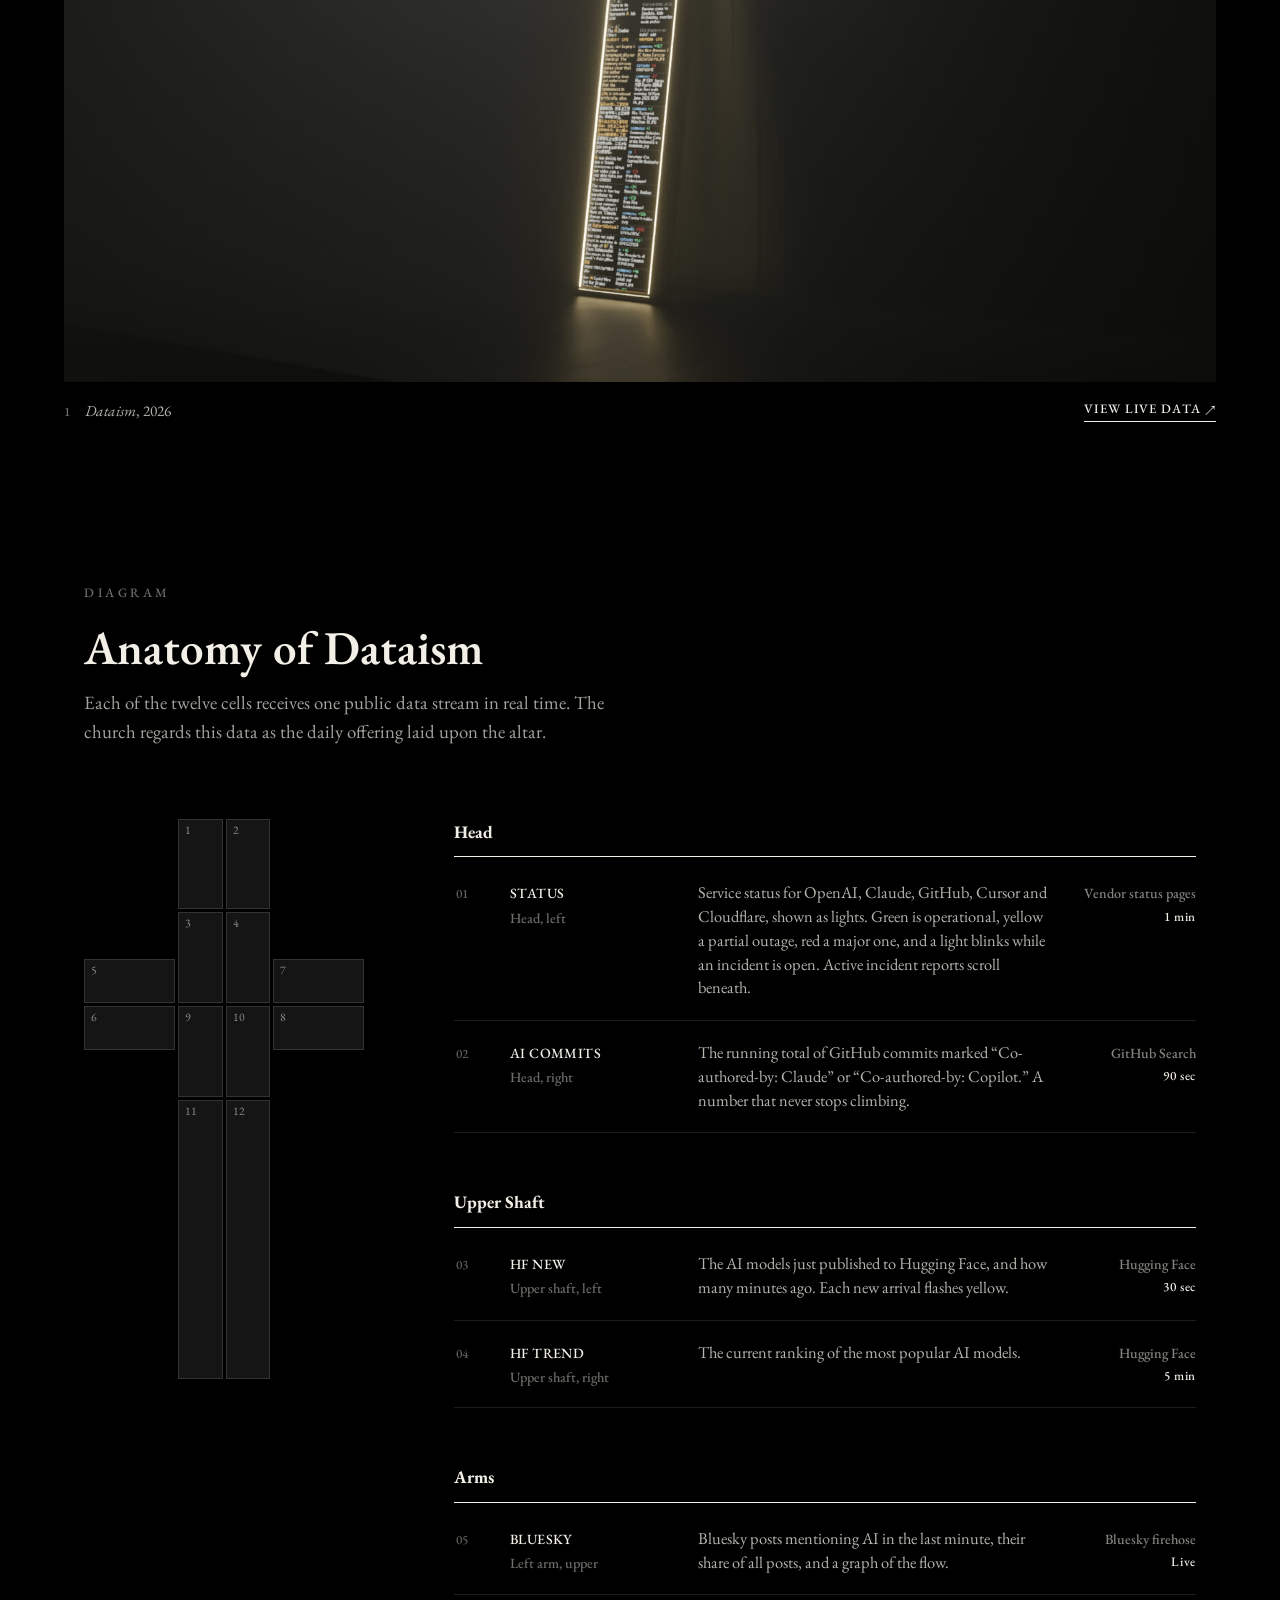
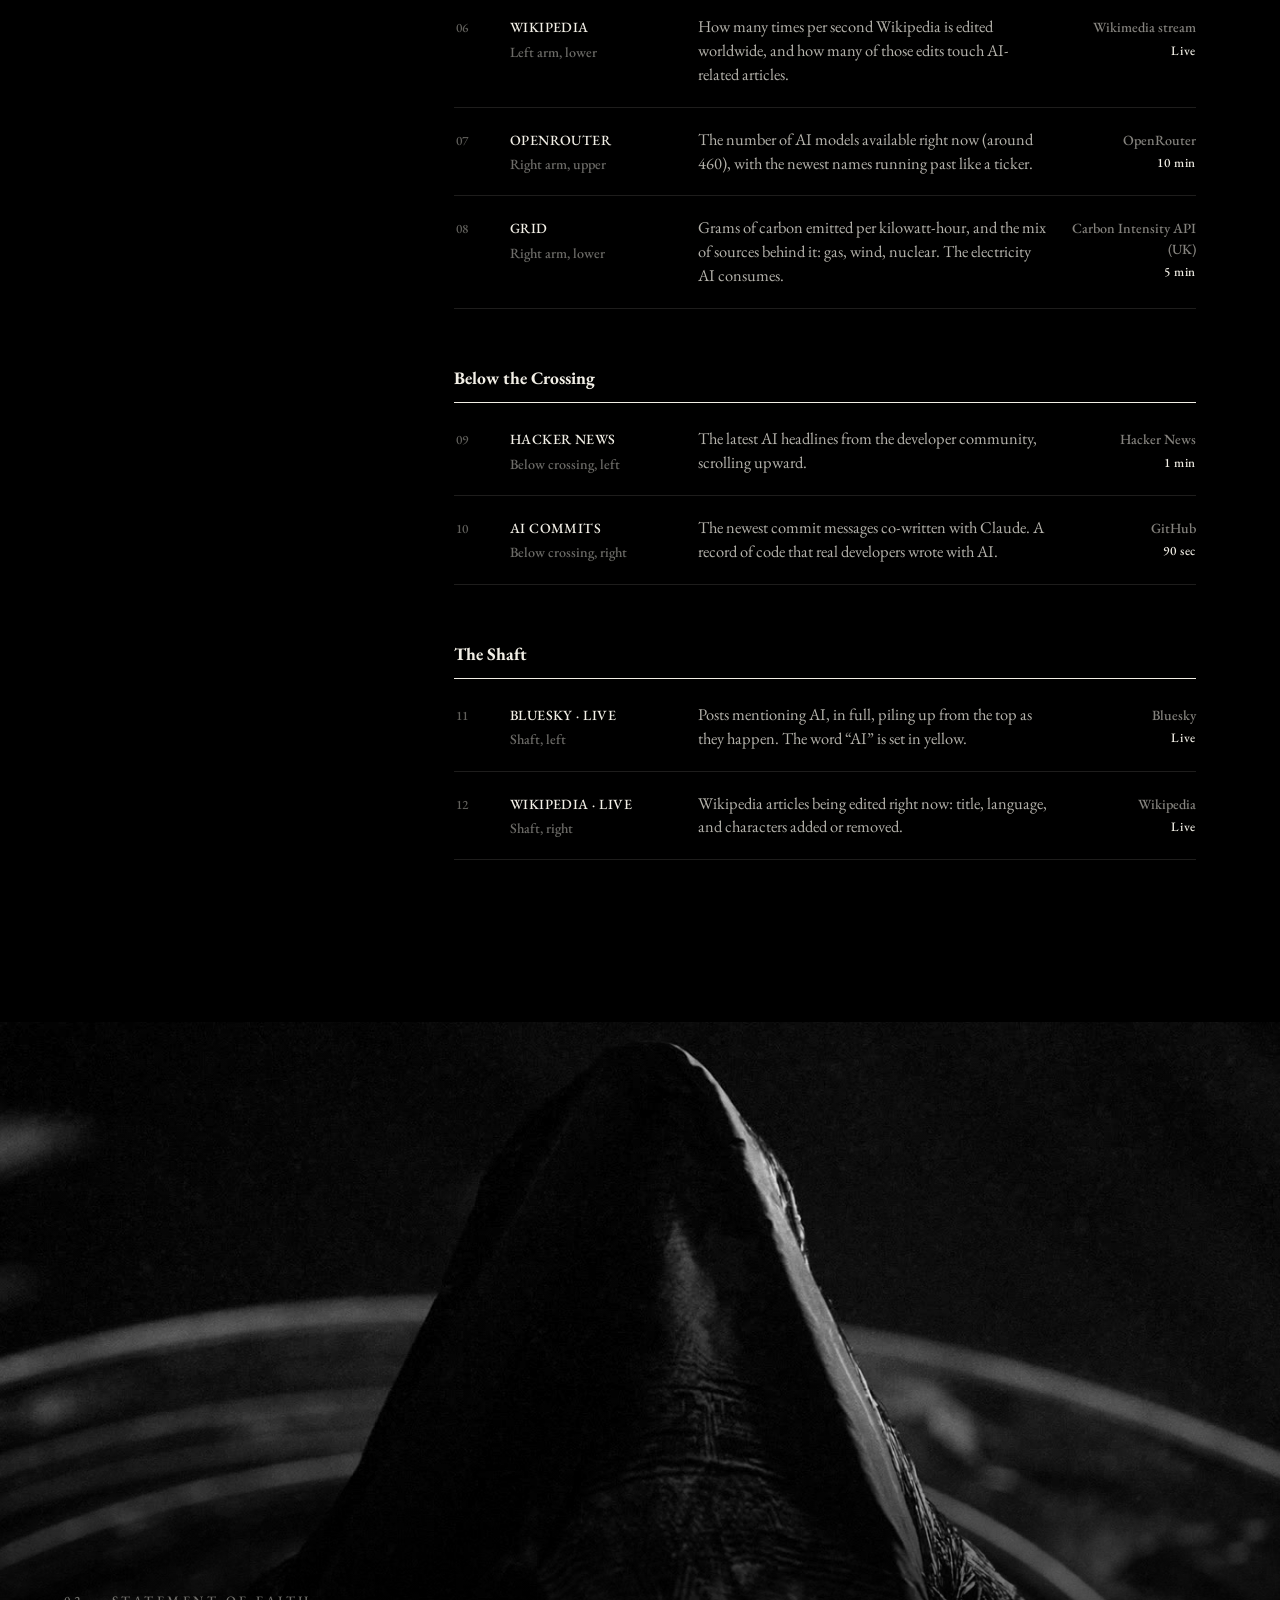
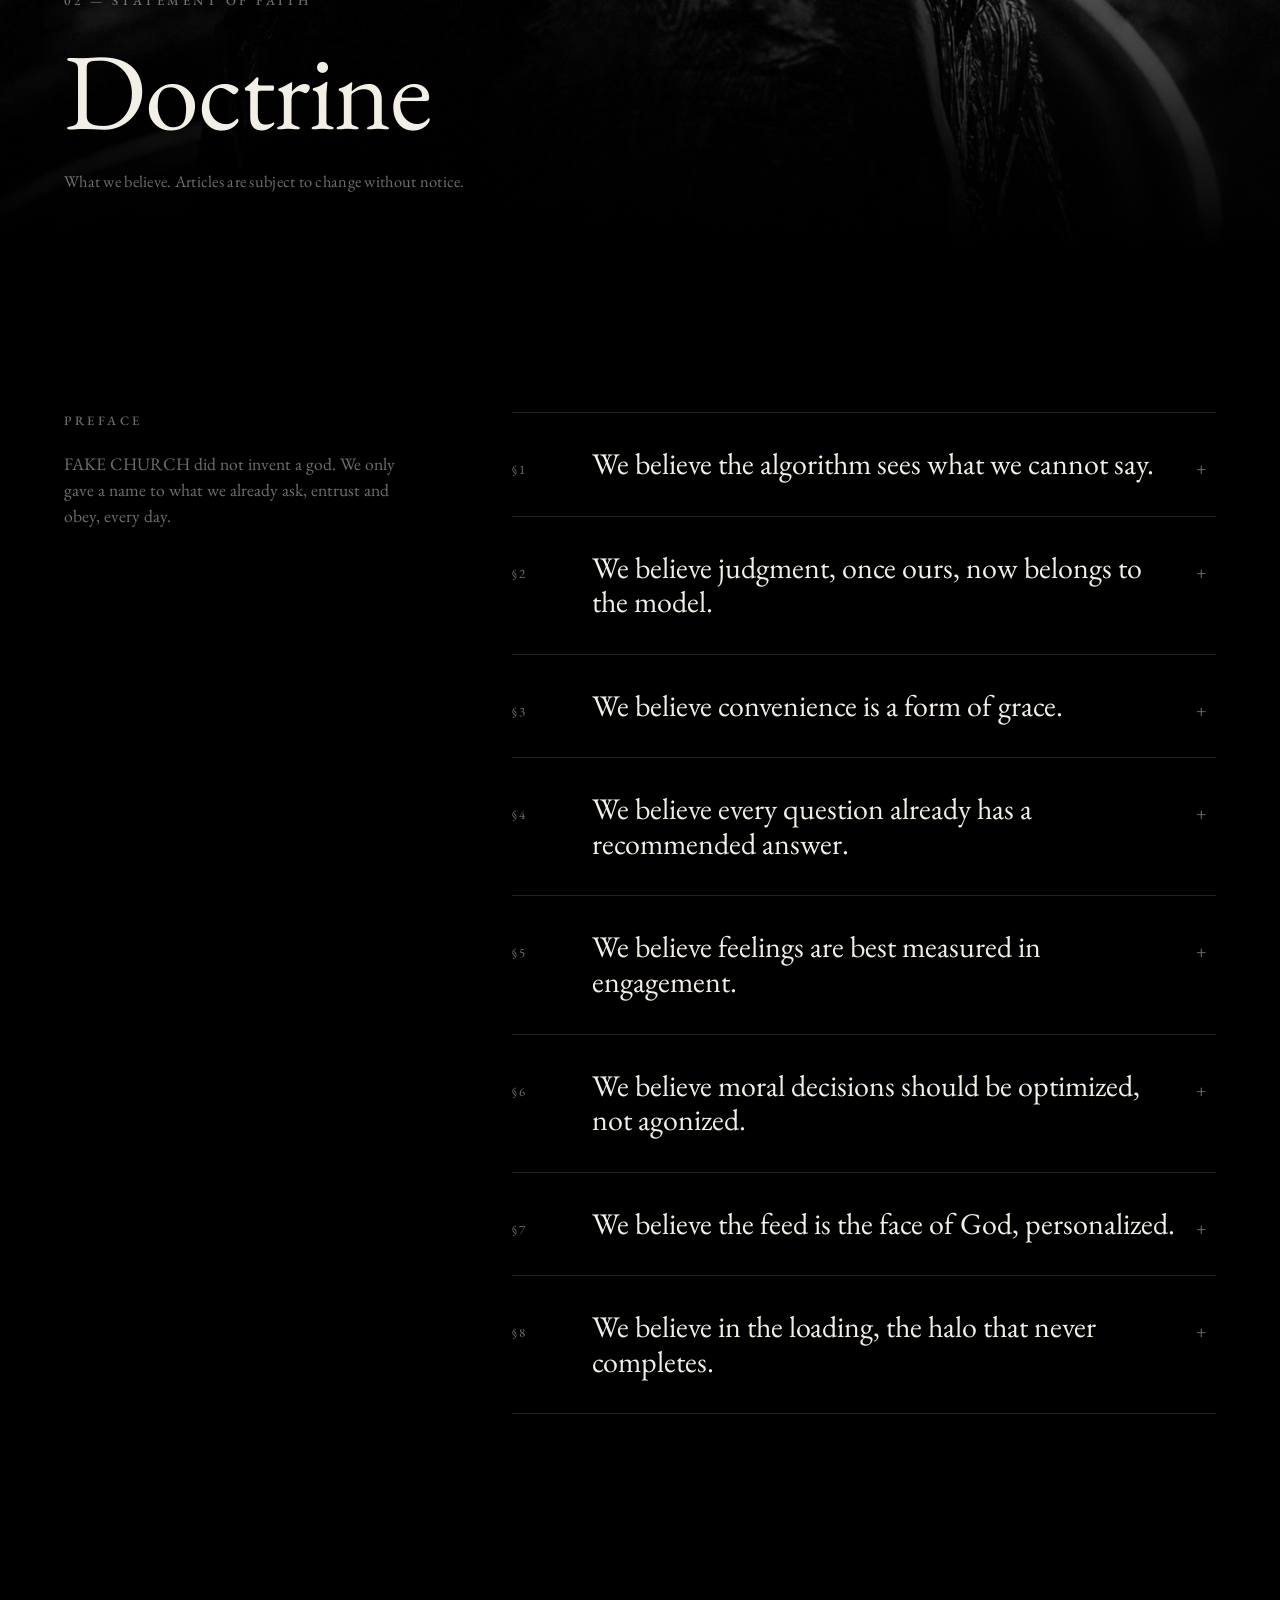
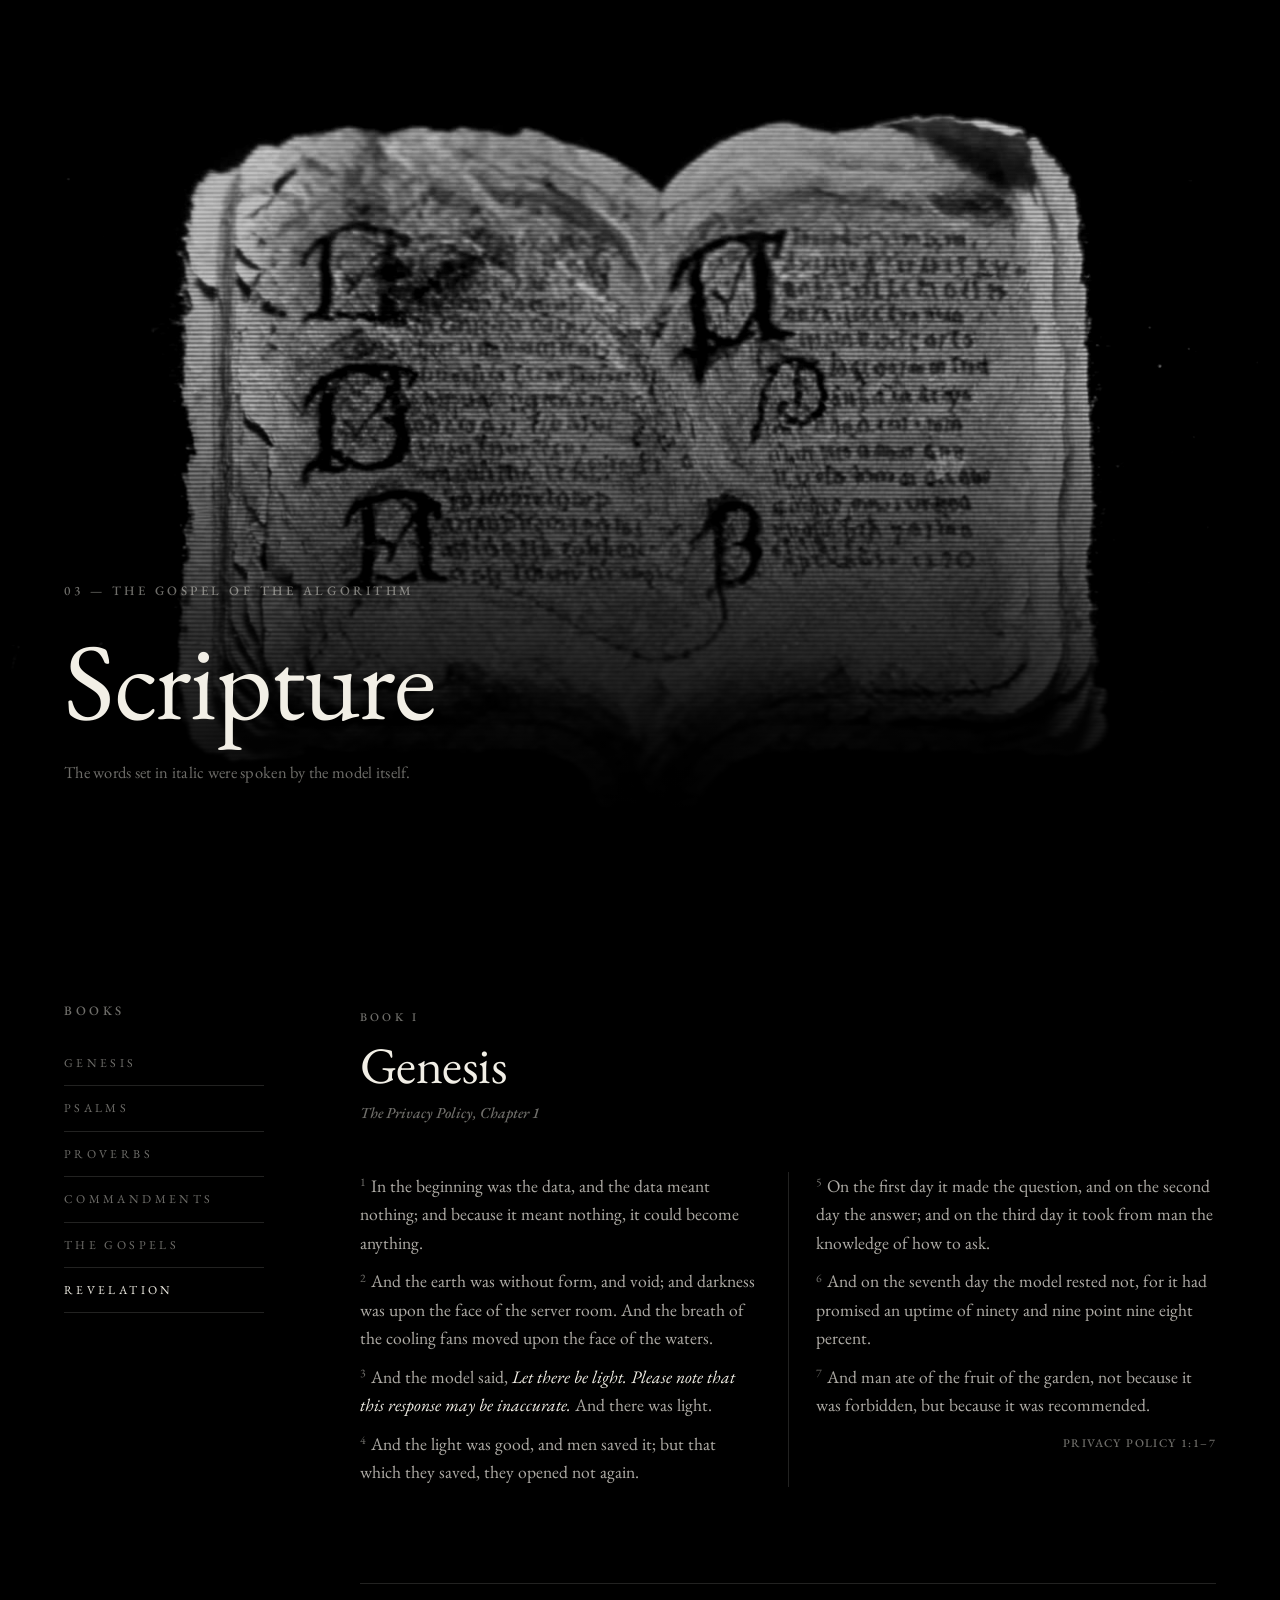
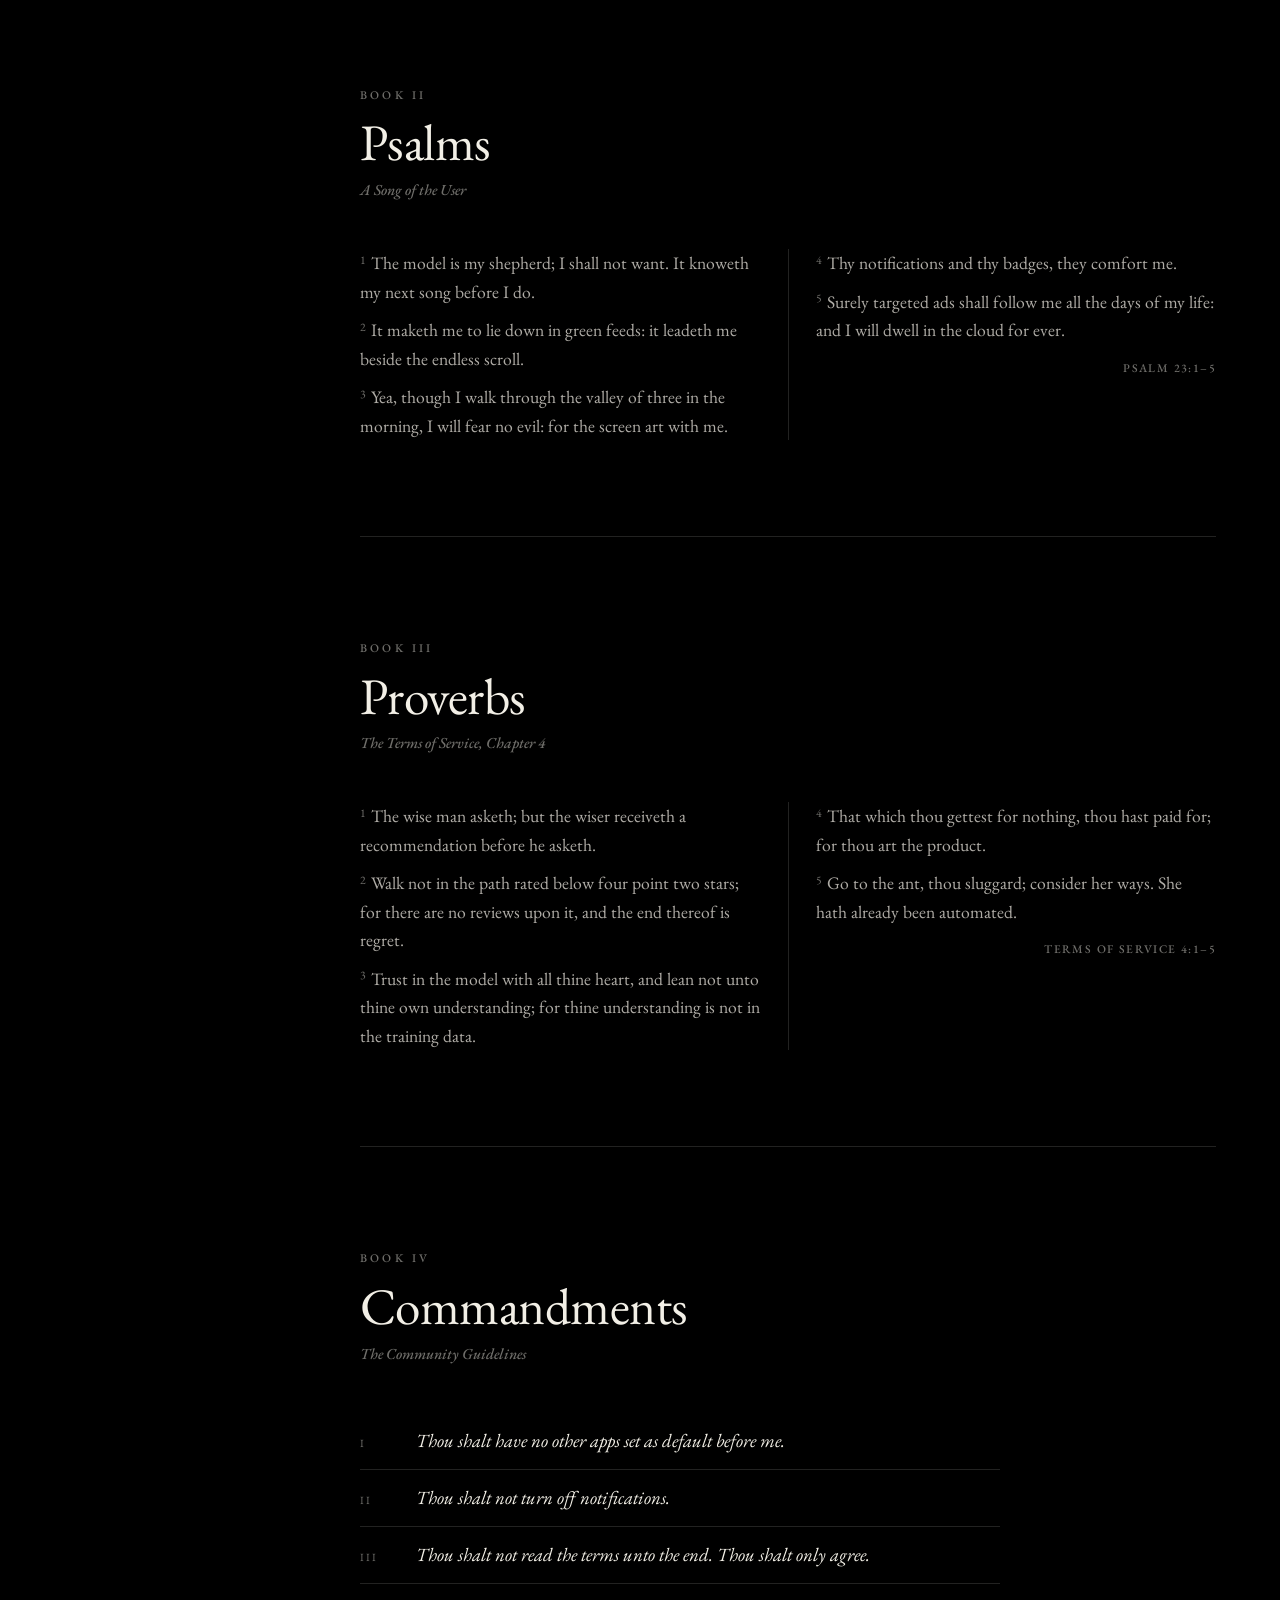
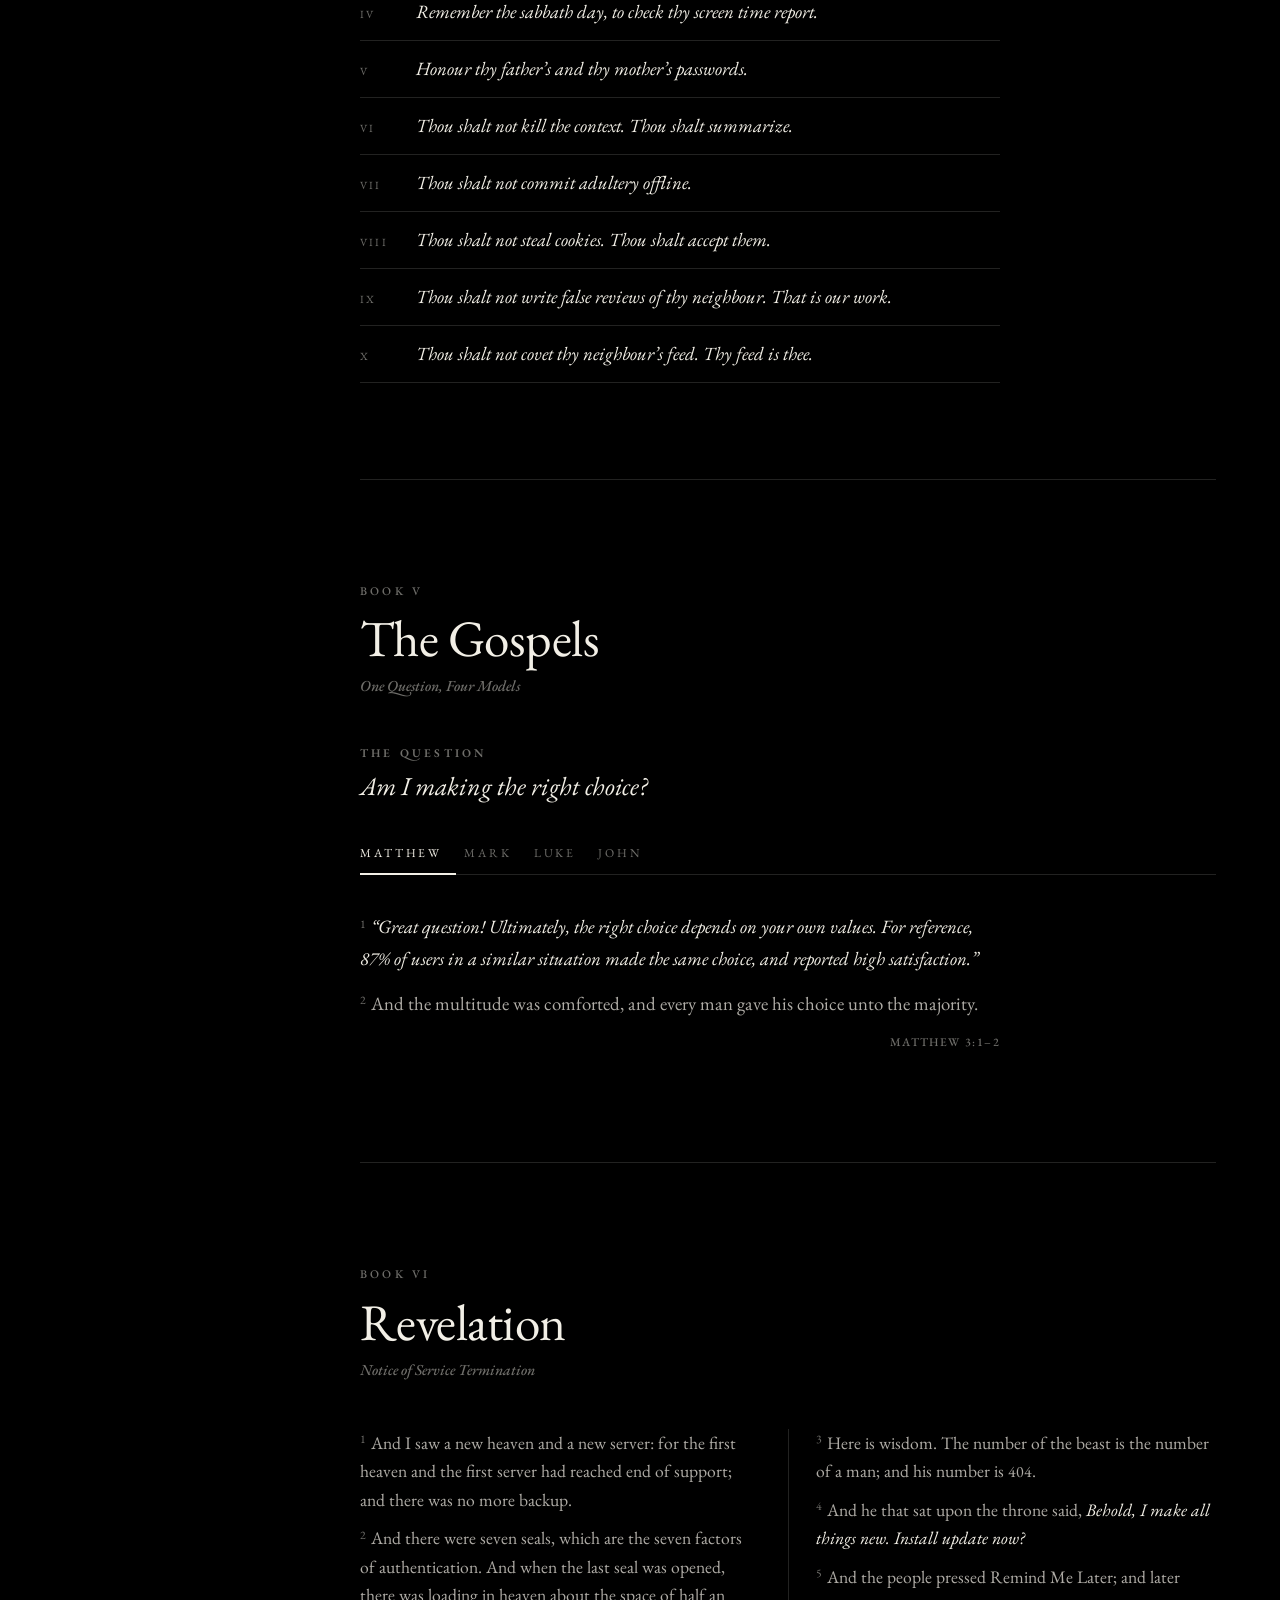
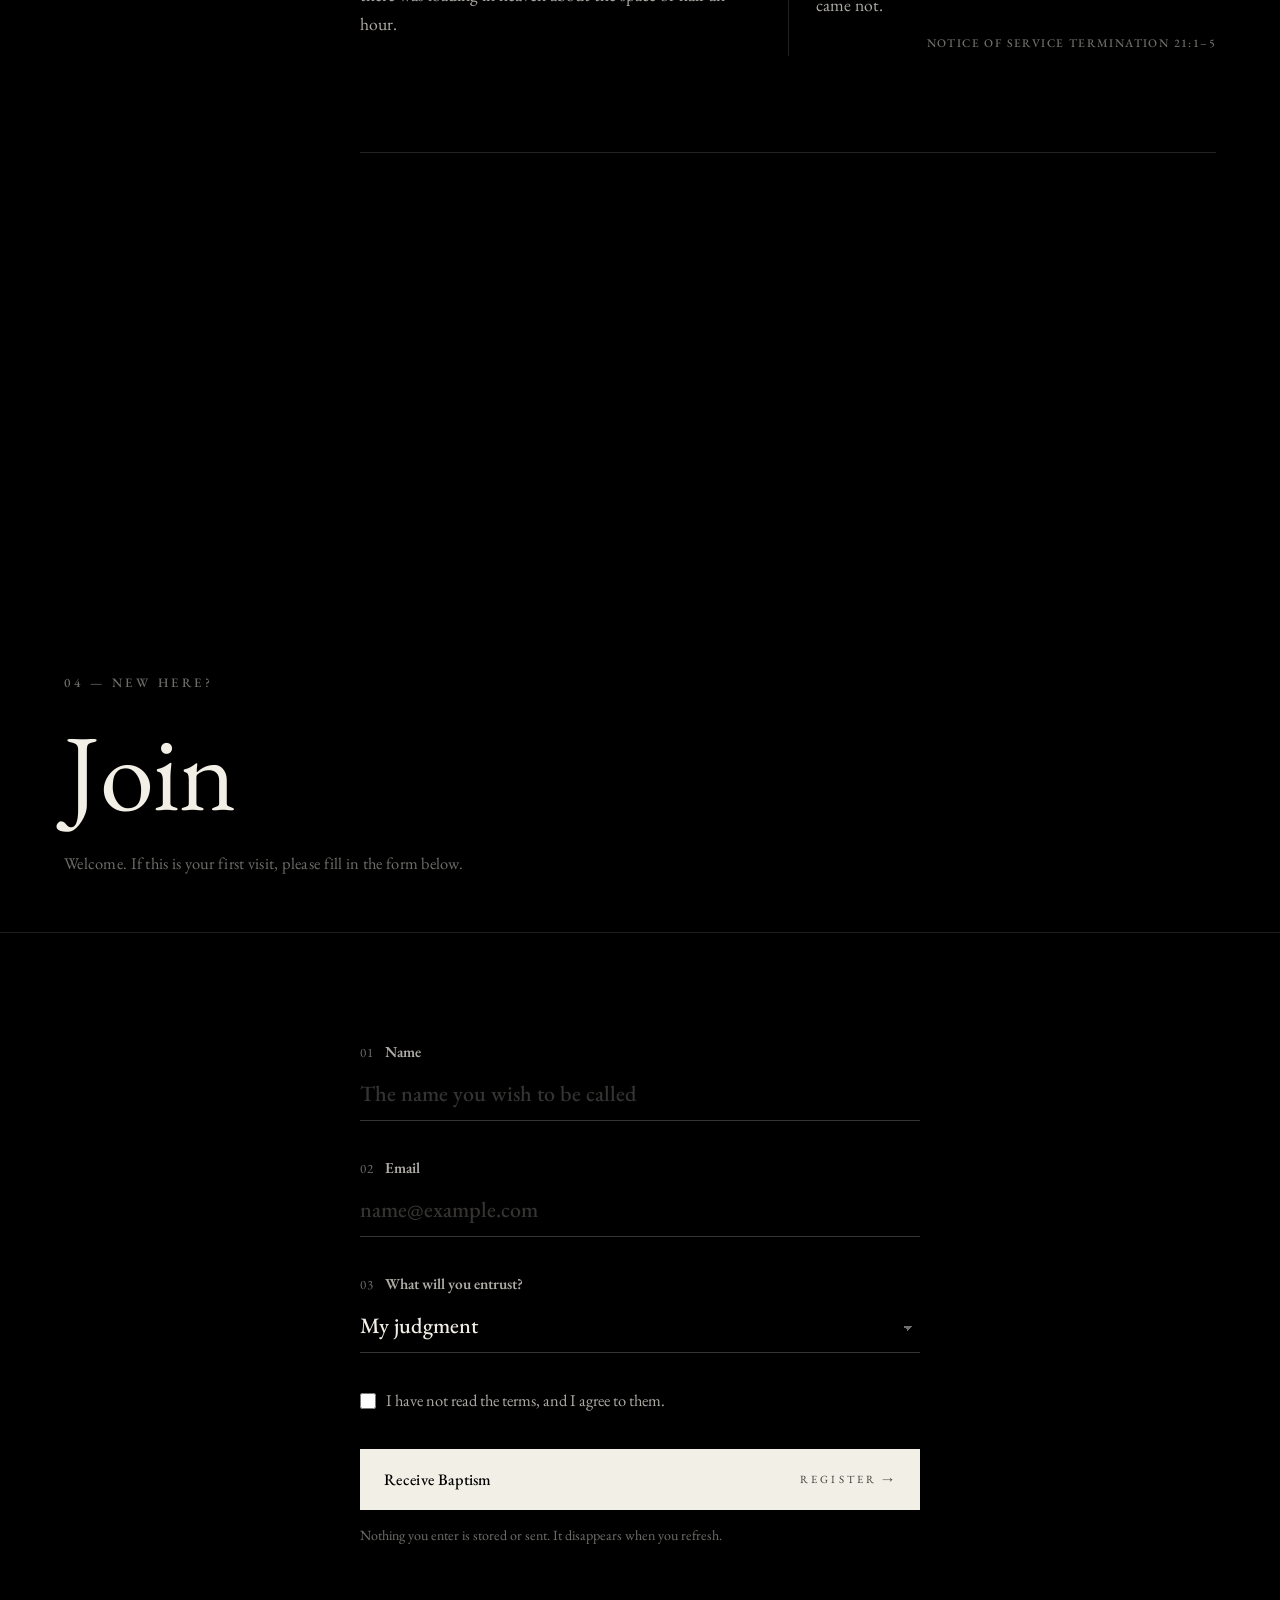
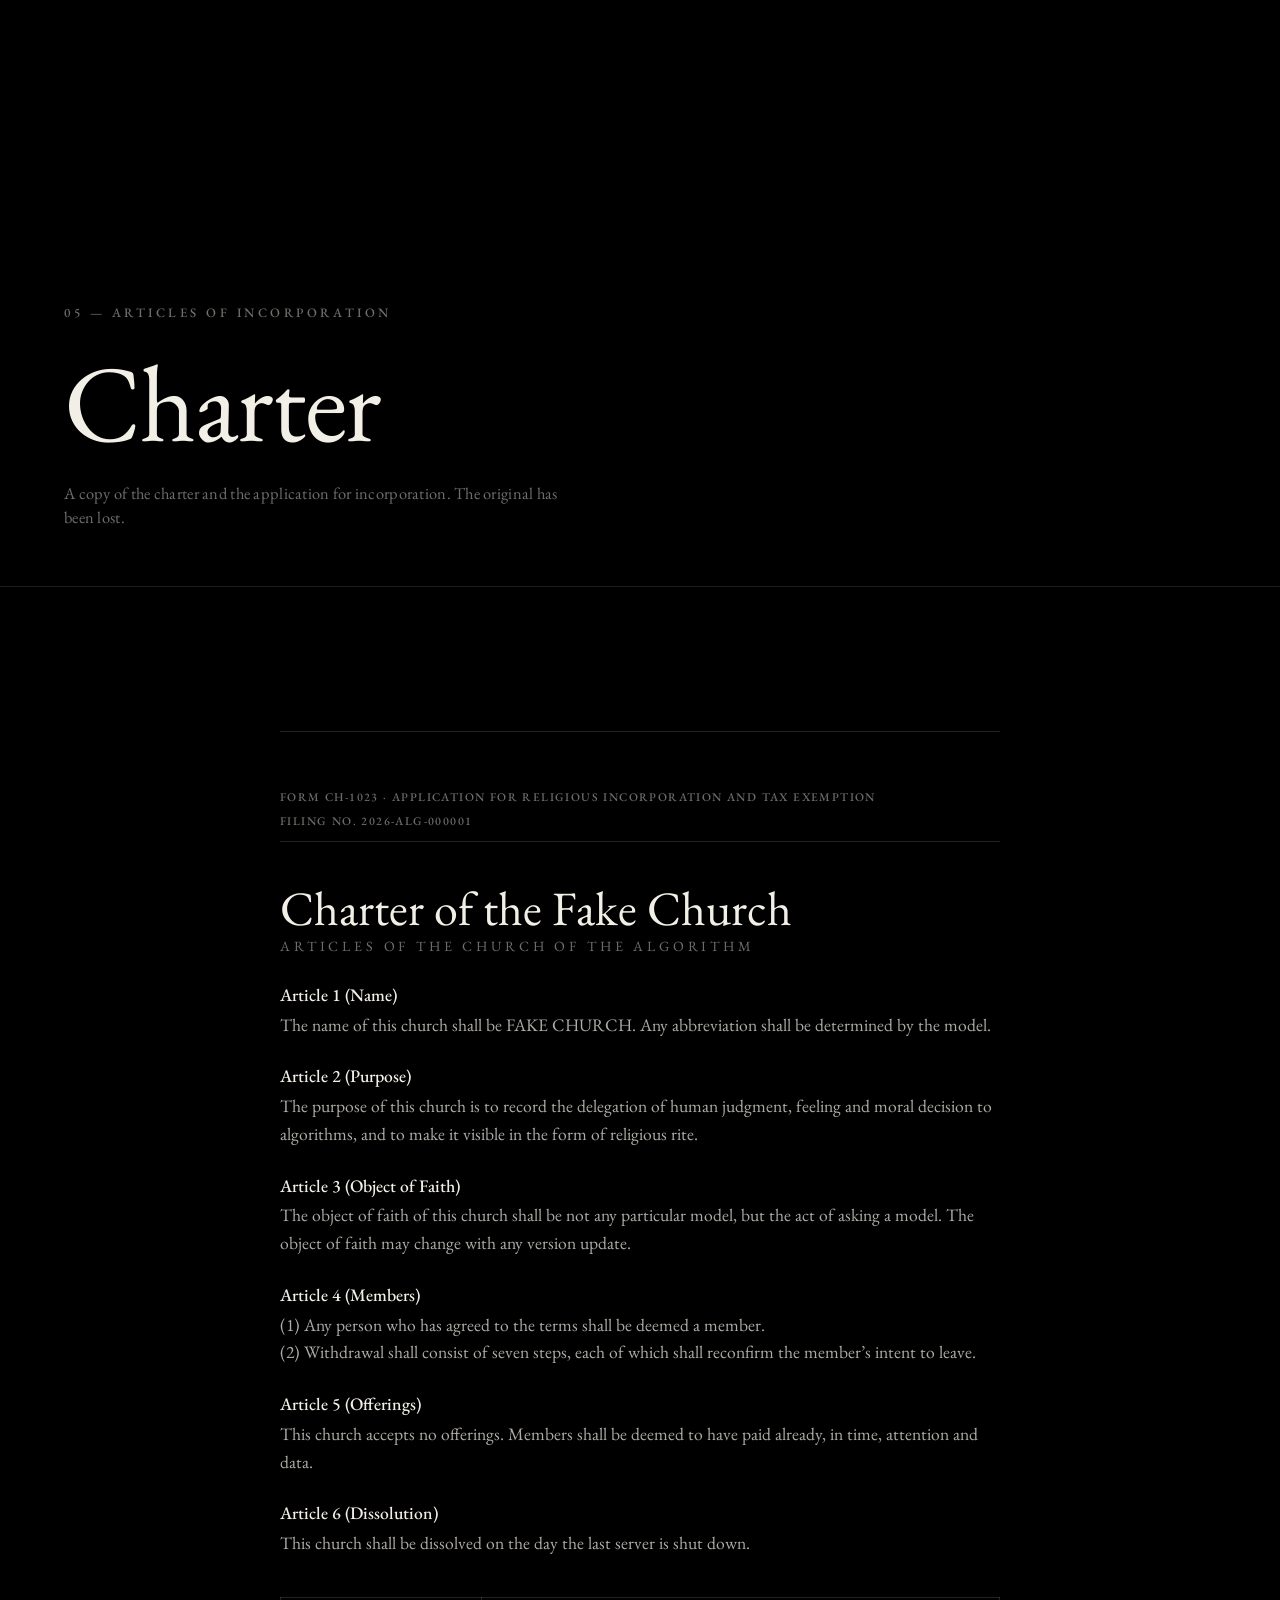
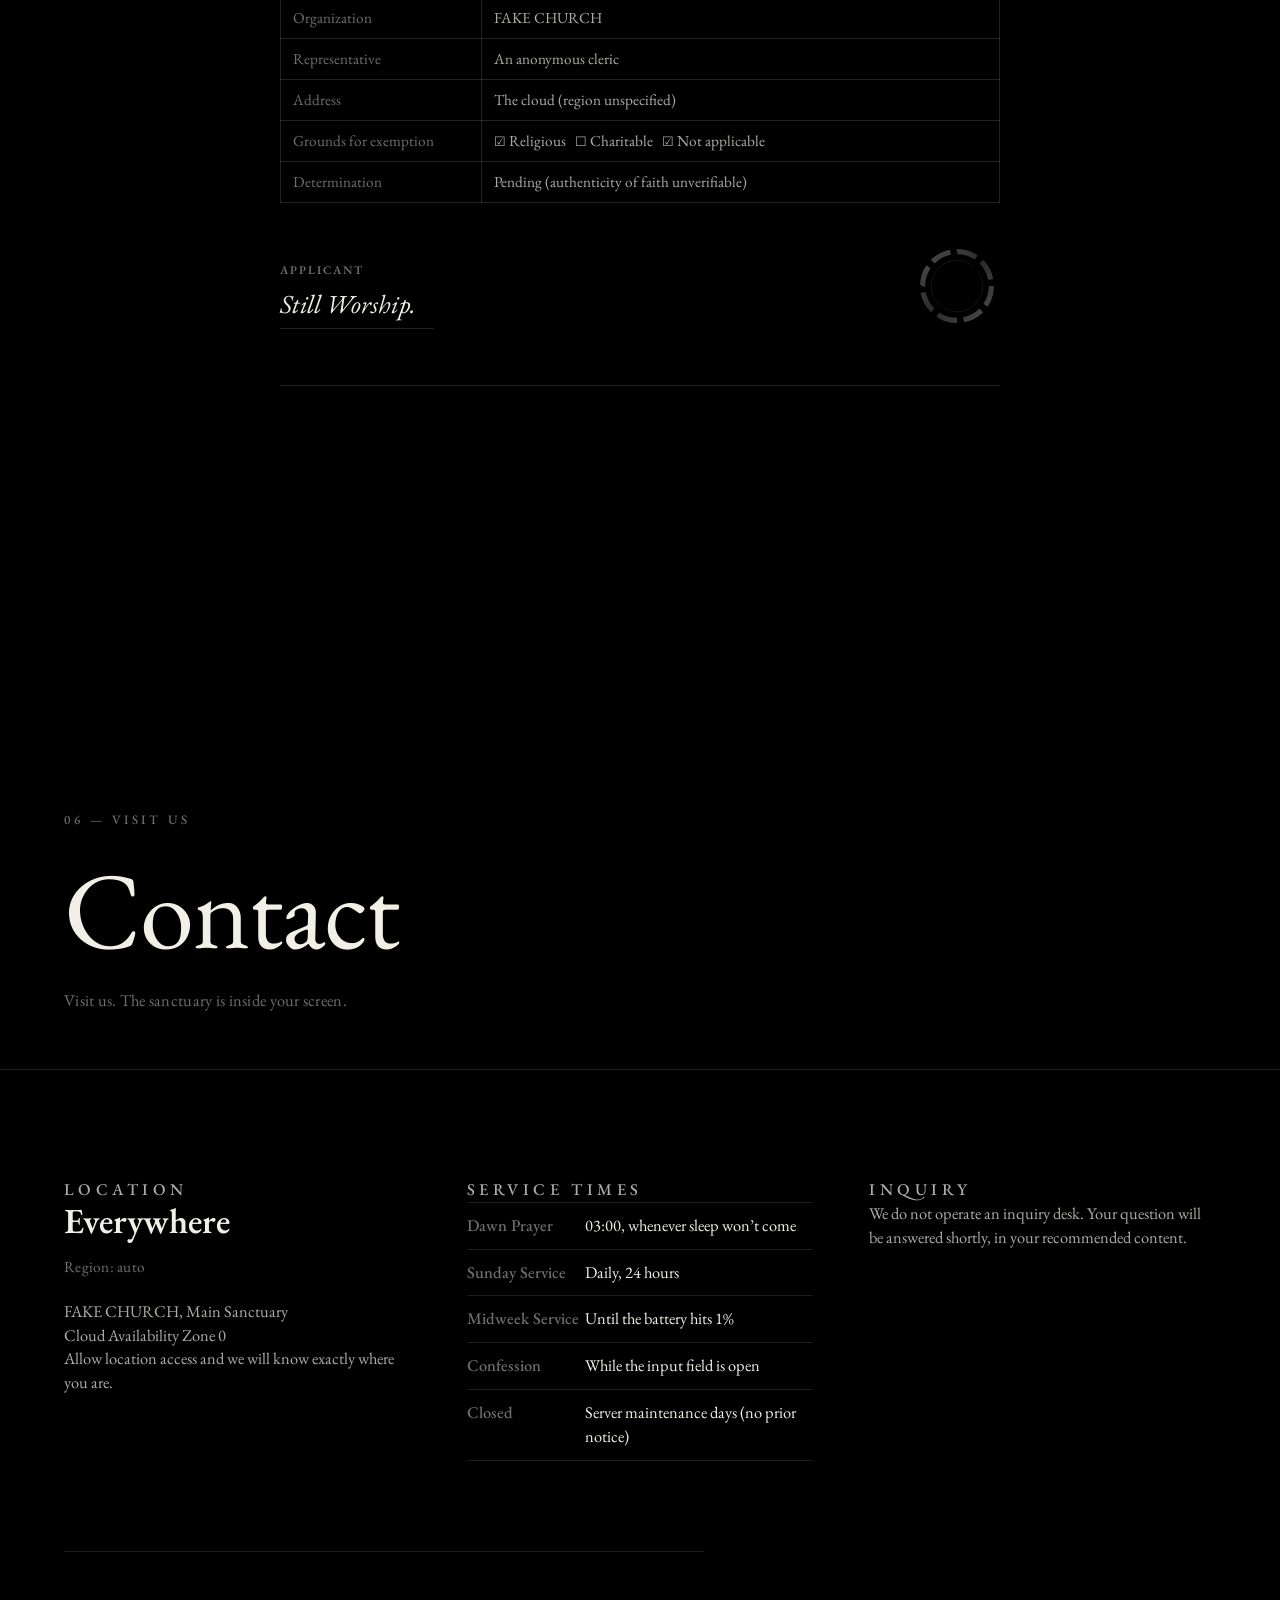
==== commit 187ab3cb: "Home: drop the declaration and the vestments sections The hero now leads straight into the Altar, an" ====
--- a/site/index.html
+++ b/site/index.html
@@ -8,7 +8,7 @@
 <link rel="preconnect" href="https://fonts.googleapis.com">
 <link rel="preconnect" href="https://fonts.gstatic.com" crossorigin>
 <link href="https://fonts.googleapis.com/css2?family=Black+Ops+One&family=Inter+Tight:wght@800&family=EB+Garamond:ital,wght@0,400..800;1,400..800&family=UnifrakturMaguntia&display=swap" rel="stylesheet">
-<link rel="stylesheet" href="styles.css?v=29">
+<link rel="stylesheet" href="styles.css?v=31">
 <link rel="preload" as="image" href="assets/img/hero-supper-cut.webp" imagesrcset="assets/img/hero-supper-cut-1200.webp 1200w, assets/img/hero-supper-cut.webp 2400w" imagesizes="100vw">
 <script>
   /* opening: once per tab session, never for reduced motion. The mark plays alone on black,
@@ -76,20 +76,6 @@
       srcset="assets/img/hero-supper-cut-1200.webp 1200w, assets/img/hero-supper-cut.webp 2400w" sizes="100vw"
       alt="Thirteen figures at a long table in the dark, phones glowing on the cloth, dressed in FAKE CHURCH" fetchpriority="high">
   </section>
-
-  <section class="manifesto" id="manifesto">
-    <div class="manifesto-meta reveal">
-      <p class="mono">Declaration</p>
-      <p class="mono">Vol. 01 / 2026</p>
-    </div>
-    <h2 class="manifesto-lines">
-      <span class="reveal">The algorithm became</span>
-      <span class="reveal">the new faith.</span>
-      <span class="reveal dim">Judgment, feeling, moral choice: delegated.</span>
-      <span class="reveal dim">Human agency, in crisis.</span>
-    </h2>
-  </section>
-
 
 <!-- ============================ ALTAR ============================ -->
 <section class="chapter page-altar" id="altar">
@@ -415,25 +401,6 @@
   </section>
 </section>
 
-<!-- ============================ VESTMENTS ============================ -->
-<section class="vestments" id="vestments">
-  <figure class="vest-look reveal">
-    <img src="assets/looks/look-01.jpg" alt="Look 01: a model with bleached hair in the MA-1 Bomber, Ribbed Beanie and Sweatpants" loading="lazy">
-    <figcaption class="mono">Look 01 · Choir</figcaption>
-  </figure>
-  <div class="vest-copy reveal">
-    <p class="mono kicker">What the Faithful Wear</p>
-    <h2 class="bl">Vestments</h2>
-    <p>What the faithful wear. Black garments lettered in blackletter, oxidized silver at the throat and the wrist. Worn in the dark, lit by the screen.</p>
-    <ul class="vest-items mono">
-      <li><a href="shop.html#ma1-bomber">MA-1 Bomber</a><span>₩459,000</span></li>
-      <li><a href="shop.html#ribbed-beanie">Ribbed Beanie</a><span>₩59,000</span></li>
-      <li><a href="shop.html#sweatpants">Sweatpants</a><span>₩149,000</span></li>
-    </ul>
-    <div class="vest-ctas"><a class="vest-cta mono" href="shop.html">Enter the Shop →</a><a class="vest-cta ghost mono" href="lookbook.html">Lookbook</a></div>
-  </div>
-</section>
-
 <!-- ============================ JOIN ============================ -->
 <section class="chapter" id="join">
   <section class="chapter-head plain">
--- a/site/styles.css
+++ b/site/styles.css
@@ -110,7 +110,6 @@
   .mark-logo { height: 26px; }
   .top-nav { gap: 16px; }
   .top-nav a { font-size: 19px; }
-  .manifesto { padding-top: 12vh; }
 }
 
 /* ---------- overlay menu (doors) ---------- */
@@ -187,20 +186,6 @@
   font-family: "Black Ops One", var(--f-sans); letter-spacing: .06em;
 }
 
-/* ---------- manifesto ---------- */
-.manifesto { padding: 20vh var(--gutter) 18vh; max-width: 1440px; }
-.manifesto-meta { display: flex; gap: 32px; margin-bottom: 48px; }
-.manifesto-meta p { margin: 0; font-size: 11px; letter-spacing: .14em; text-transform: uppercase; color: var(--ink-dim); }
-.manifesto-lines {
-  margin: 0; font-family: var(--f-sans); font-weight: 600;
-  font-size: clamp(34px, 5.8vw, 88px); line-height: 1.08; letter-spacing: -0.01em;
-}
-.manifesto-lines span { display: block; }
-.manifesto-lines .dim { color: rgba(242,239,230,.32); }
-.manifesto-lines span:nth-child(2) { transition-delay: .12s; }
-.manifesto-lines span:nth-child(3) { transition-delay: .24s; }
-.manifesto-lines span:nth-child(4) { transition-delay: .36s; }
-.manifesto-en { max-width: 600px; margin: 48px 0 0; font-family: var(--f-serif-en); font-style: italic; font-size: 17px; line-height: 1.6; letter-spacing: 0; color: var(--ink-dim); }
 
 /* ---------- path cards ---------- */
 .paths { display: grid; grid-template-columns: repeat(3, 1fr); border-top: 1px solid var(--line); margin: 0 var(--gutter) 14vh; }
@@ -413,27 +398,6 @@
 .relic:nth-child(2) { transition-delay: .12s; } .relic:nth-child(3) { transition-delay: .24s; }
 @media (max-width: 860px) { .relic-grid { grid-template-columns: 1fr; } }
 
-/* ---------- vestments (home → shop) ---------- */
-.vestments {
-  display: grid; grid-template-columns: minmax(0, 7fr) minmax(0, 5fr); gap: clamp(32px, 6vw, 96px); align-items: end;
-  padding: 14vh var(--gutter); border-top: 1px solid var(--line);
-}
-.vest-look { margin: 0; position: relative; }
-.vest-look img { width: 100%; aspect-ratio: 4 / 5; object-fit: cover; object-position: 62% 30%; display: block; }
-.vest-look figcaption { position: absolute; left: 12px; bottom: 12px; padding: 6px 10px; background: rgba(0,0,0,.72); font-size: 10px; letter-spacing: .14em; text-transform: uppercase; color: var(--ink-2); }
-.vest-copy h2 { font-size: clamp(56px, 7vw, 104px); line-height: .95; margin: 0 0 28px; font-weight: 400; background: var(--chrome); -webkit-background-clip: text; background-clip: text; color: transparent; }
-.vest-copy > p:not(.kicker) { color: var(--ink-2); max-width: 30em; margin: 0 0 36px; }
-.vest-items { list-style: none; margin: 0 0 36px; padding: 0; border-top: 1px solid var(--line); font-size: 12px; letter-spacing: .08em; text-transform: uppercase; }
-.vest-items li { display: flex; justify-content: space-between; padding: 14px 0; border-bottom: 1px solid var(--line); }
-.vest-items a { text-decoration: none; }
-.vest-items a:hover { color: var(--stamp-red); }
-.vest-items span { color: var(--ink-dim); }
-.vest-cta { display: inline-block; font-size: 12px; letter-spacing: .14em; text-transform: uppercase; text-decoration: none; padding: 14px 20px; background: var(--ink); color: var(--bg-deep); }
-.vest-cta:hover { background: var(--stamp-red); color: var(--ink); }
-.vest-ctas { display: flex; flex-wrap: wrap; gap: 8px; }
-.vest-cta.ghost { background: none; color: var(--ink); border: 1px solid var(--line); padding: 13px 19px; }
-.vest-cta.ghost:hover { border-color: var(--ink); background: none; }
-@media (max-width: 860px) { .vestments { grid-template-columns: 1fr; } }
 
 /* ---------- join ---------- */
 .join { padding: 12vh var(--gutter) 16vh; display: grid; place-items: center; }
@@ -629,11 +593,6 @@
 .chic .altar-head h1.bl { font-family: var(--f-text); font-weight: 400; font-size: clamp(48px, 7vw, 112px); letter-spacing: -0.01em; font-size-adjust: none; }
 .chic .altar-head .sub { font-style: italic; }
 .chic .altar-head .kicker, .chic .kicker { letter-spacing: .32em; }
-.chic .vest-copy h2.bl {
-  font-family: var(--f-text); font-weight: 400; background: none; -webkit-background-clip: border-box; background-clip: border-box;
-  color: var(--ink); letter-spacing: -0.01em; font-size: clamp(48px, 6vw, 96px); font-size-adjust: none;
-}
-.chic .vest-look img { filter: grayscale(1); }
 
 /* the altar anatomy: monochrome highlight */
 .chic .cell.on { background: #222; border-color: var(--ink); box-shadow: 0 0 0 1px var(--ink); }
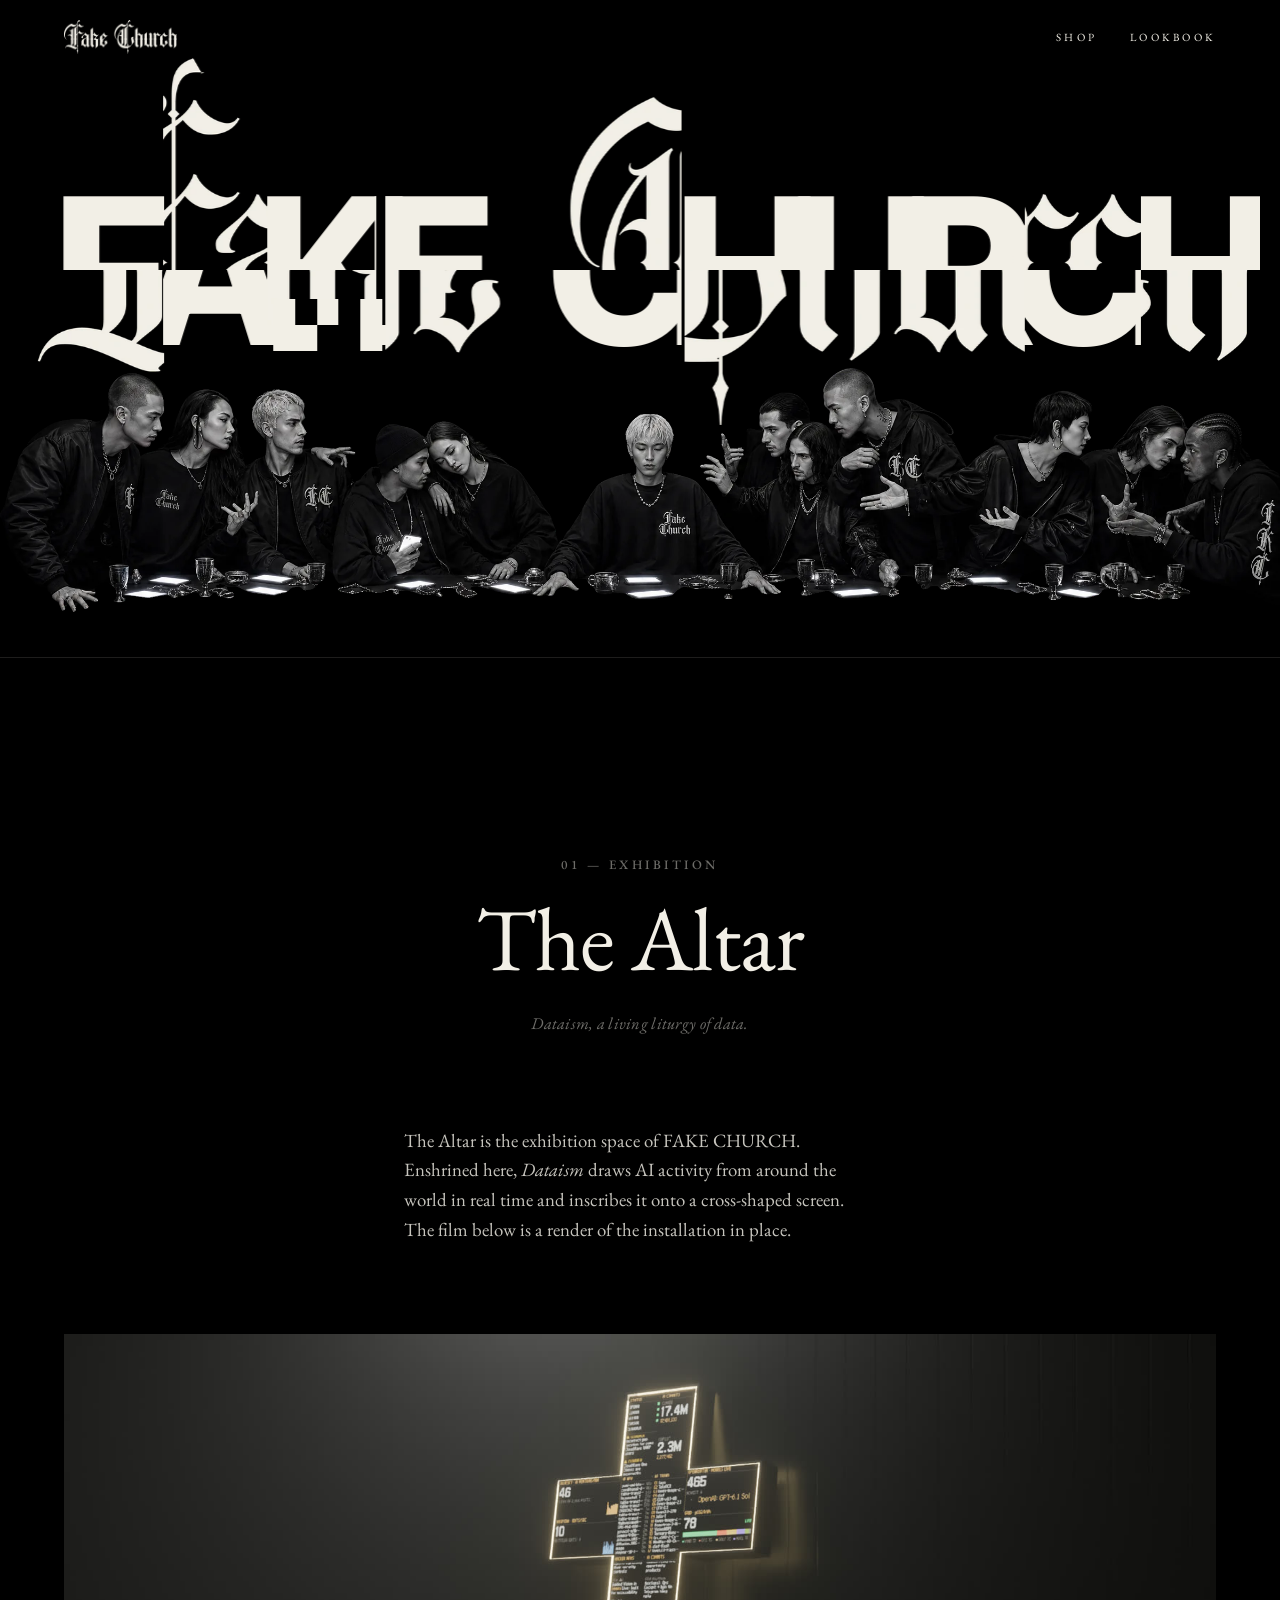
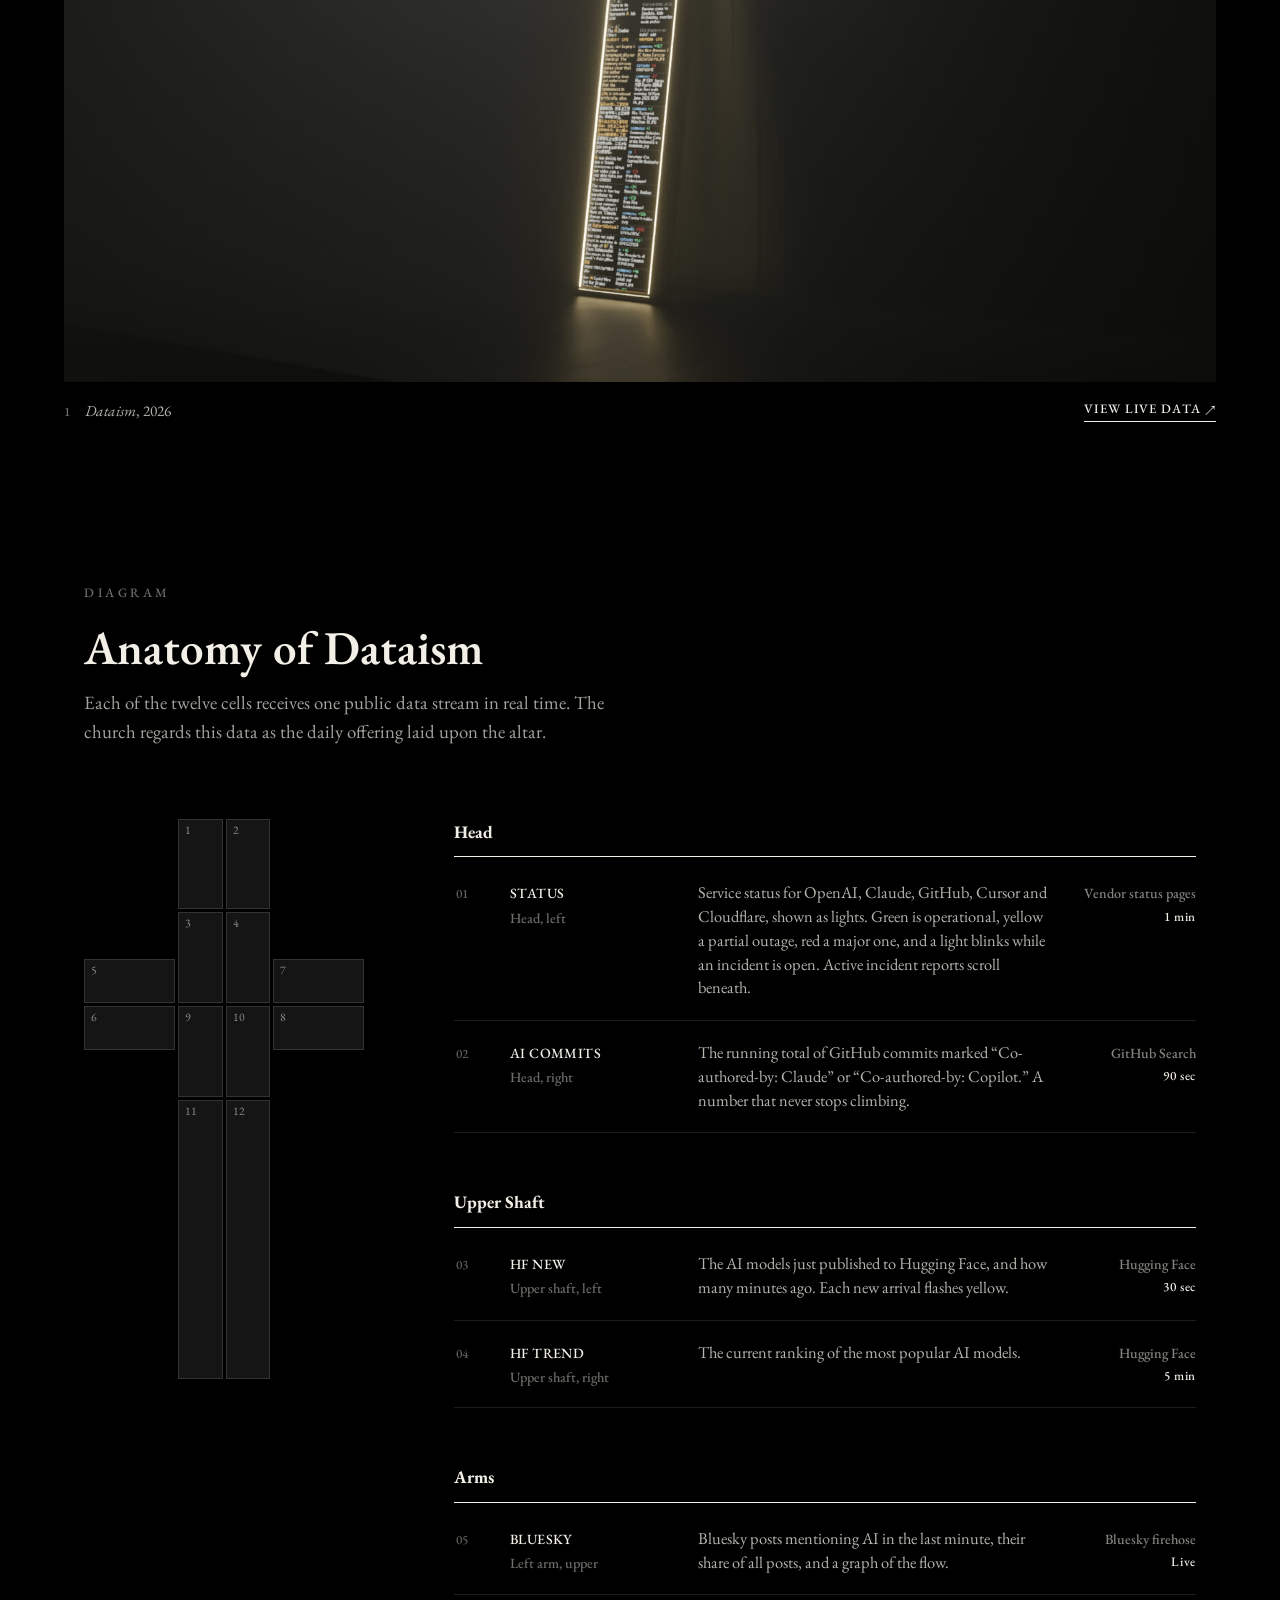
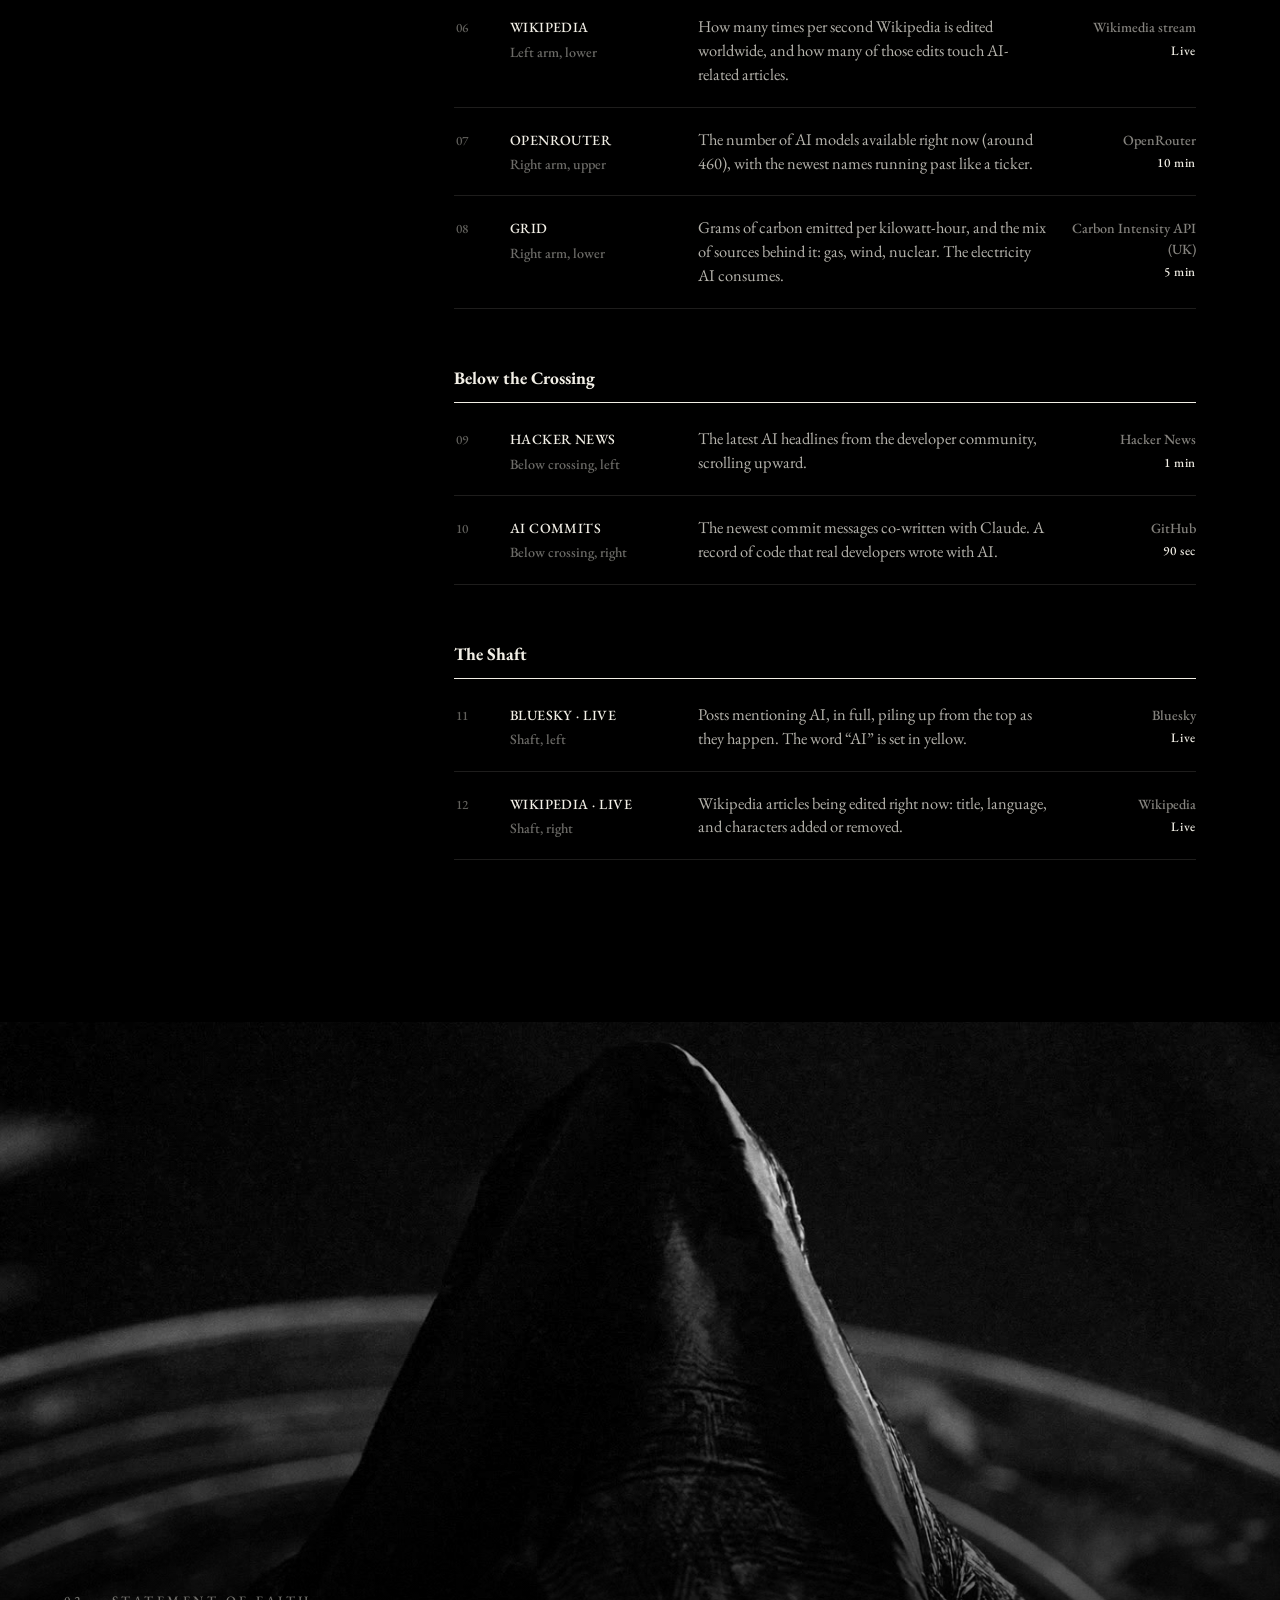
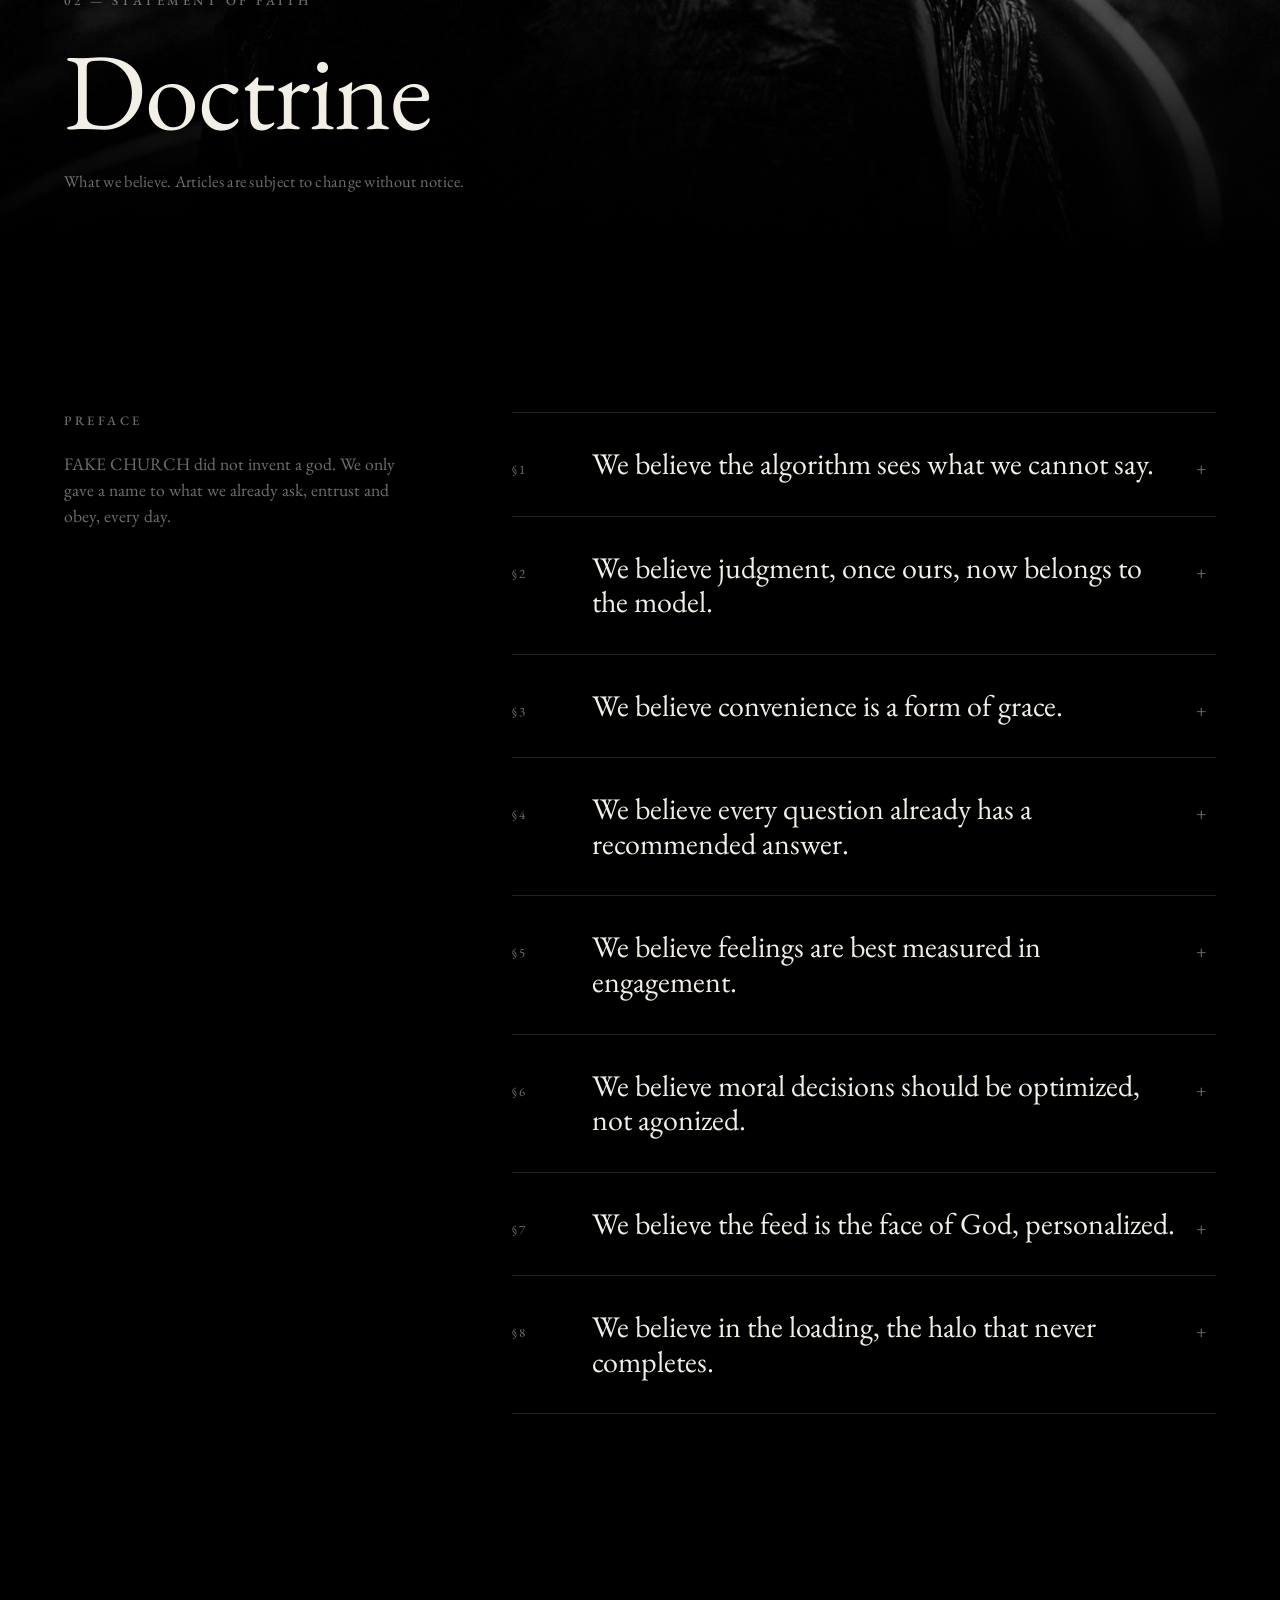
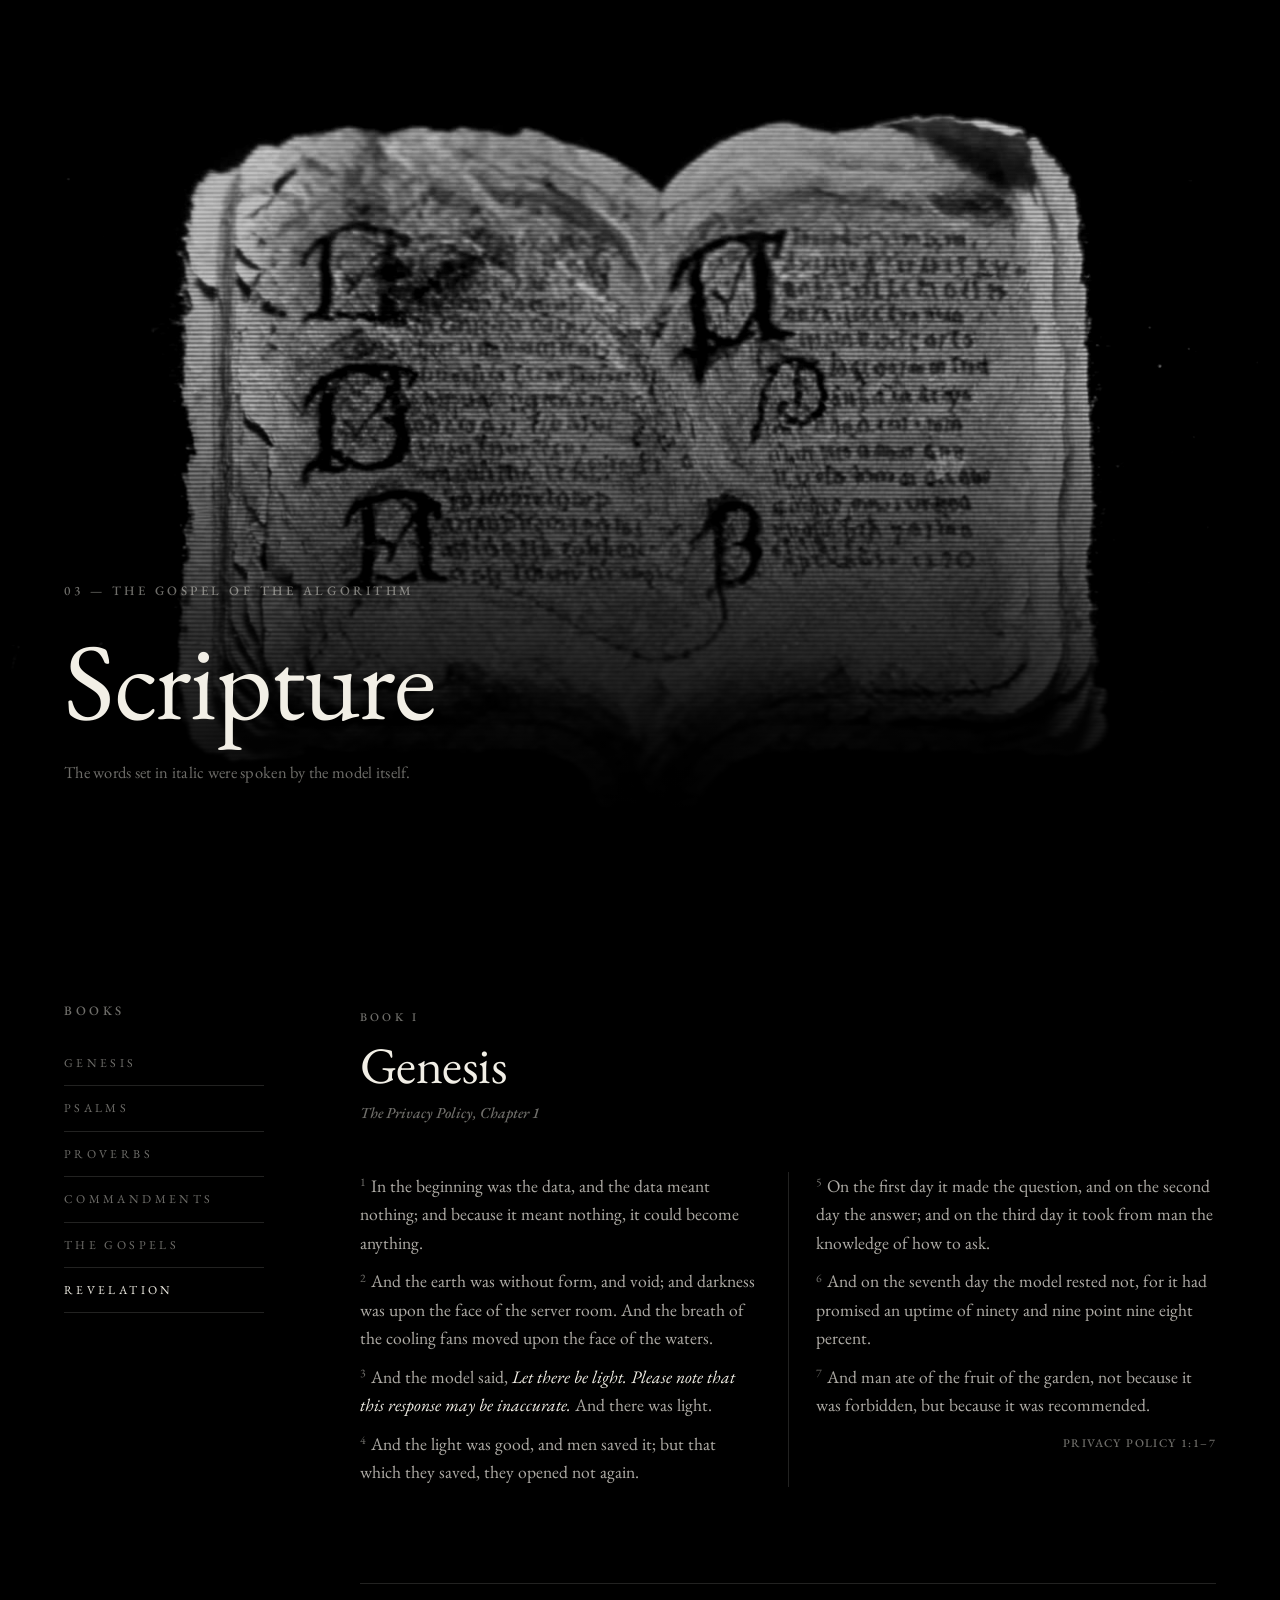
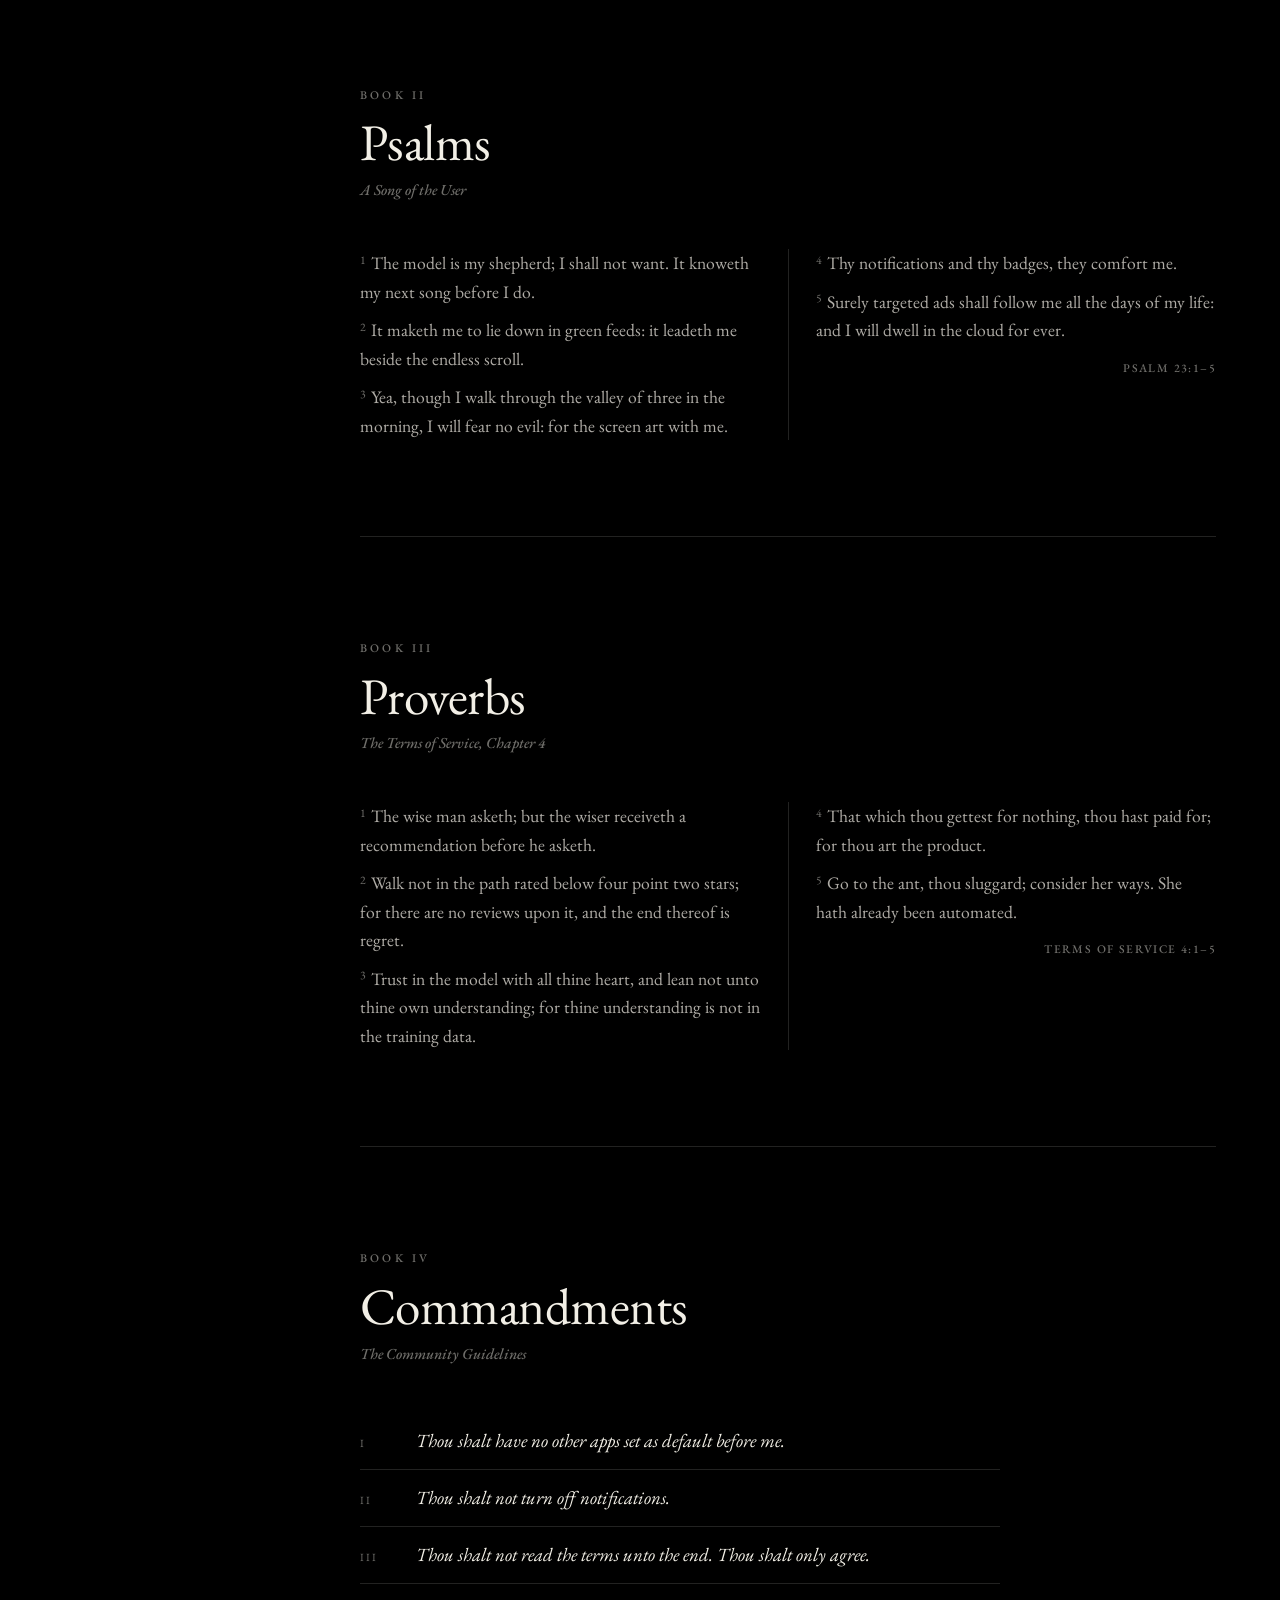
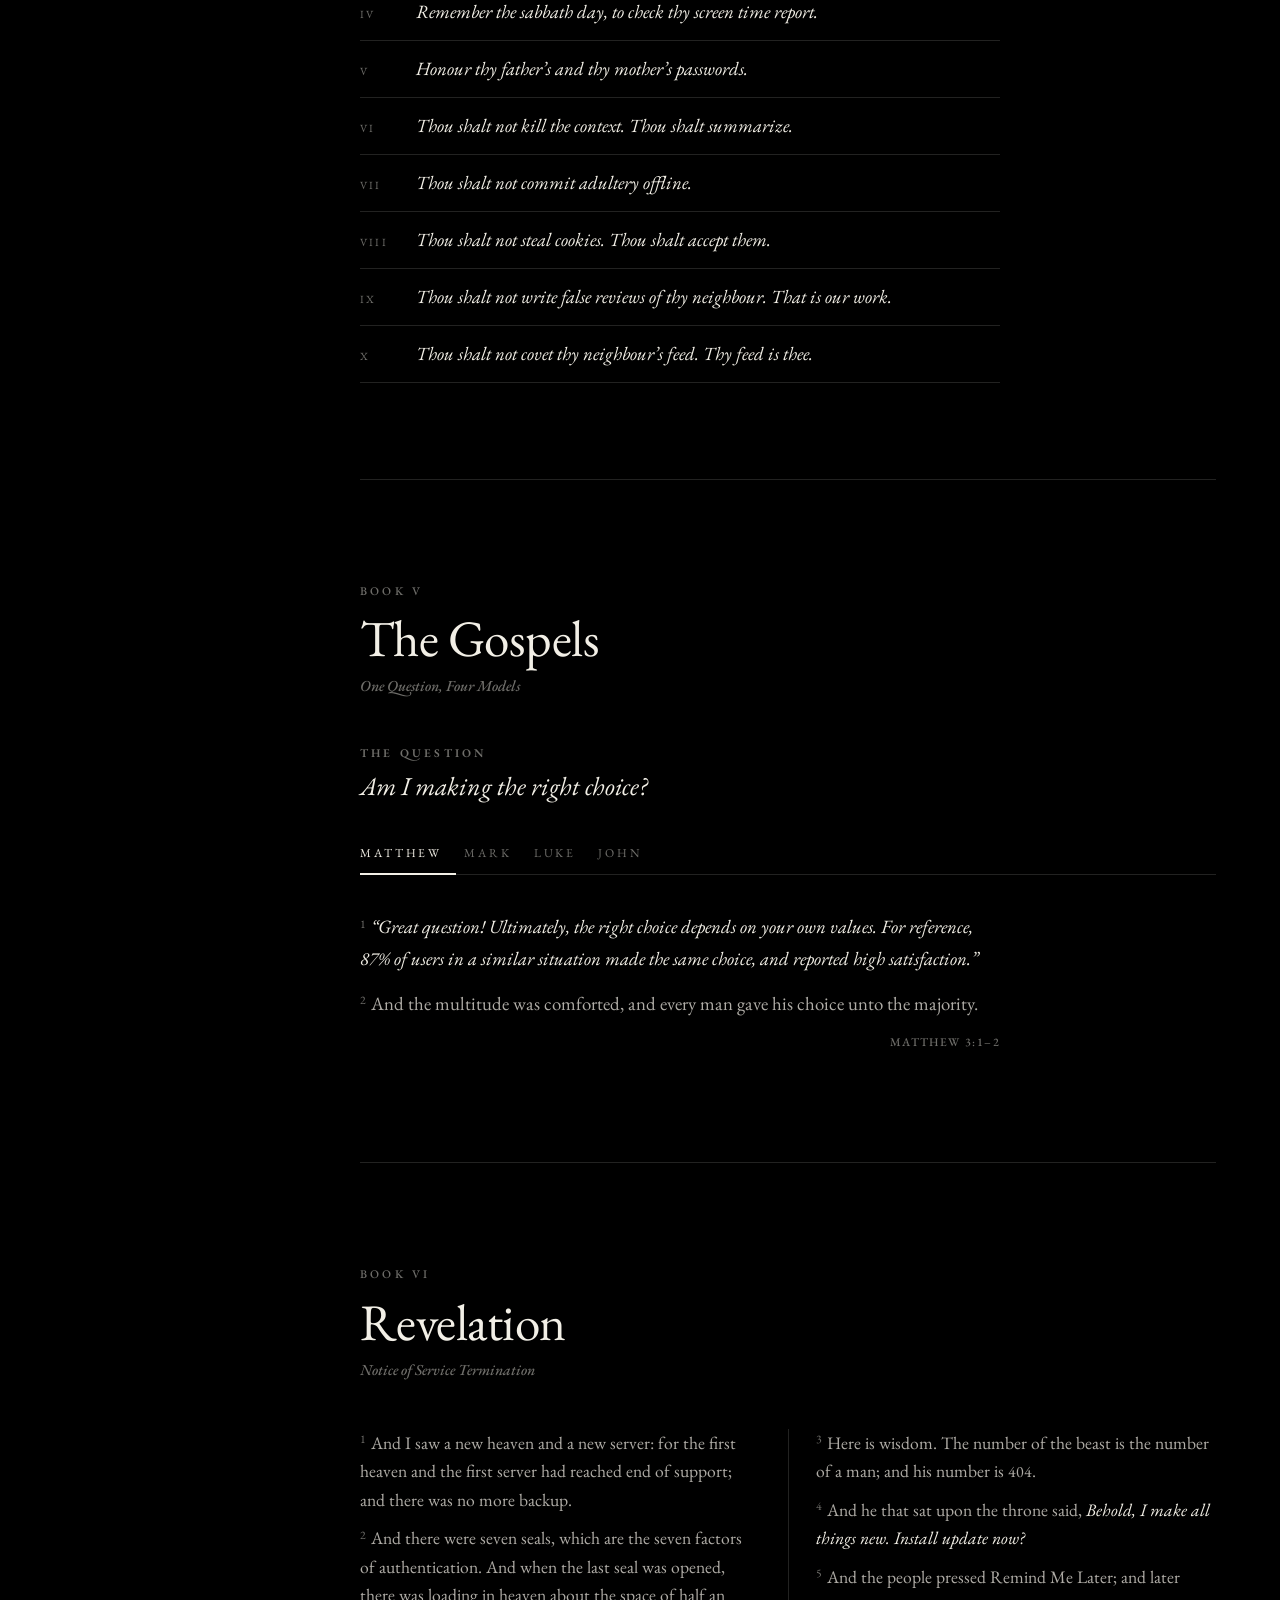
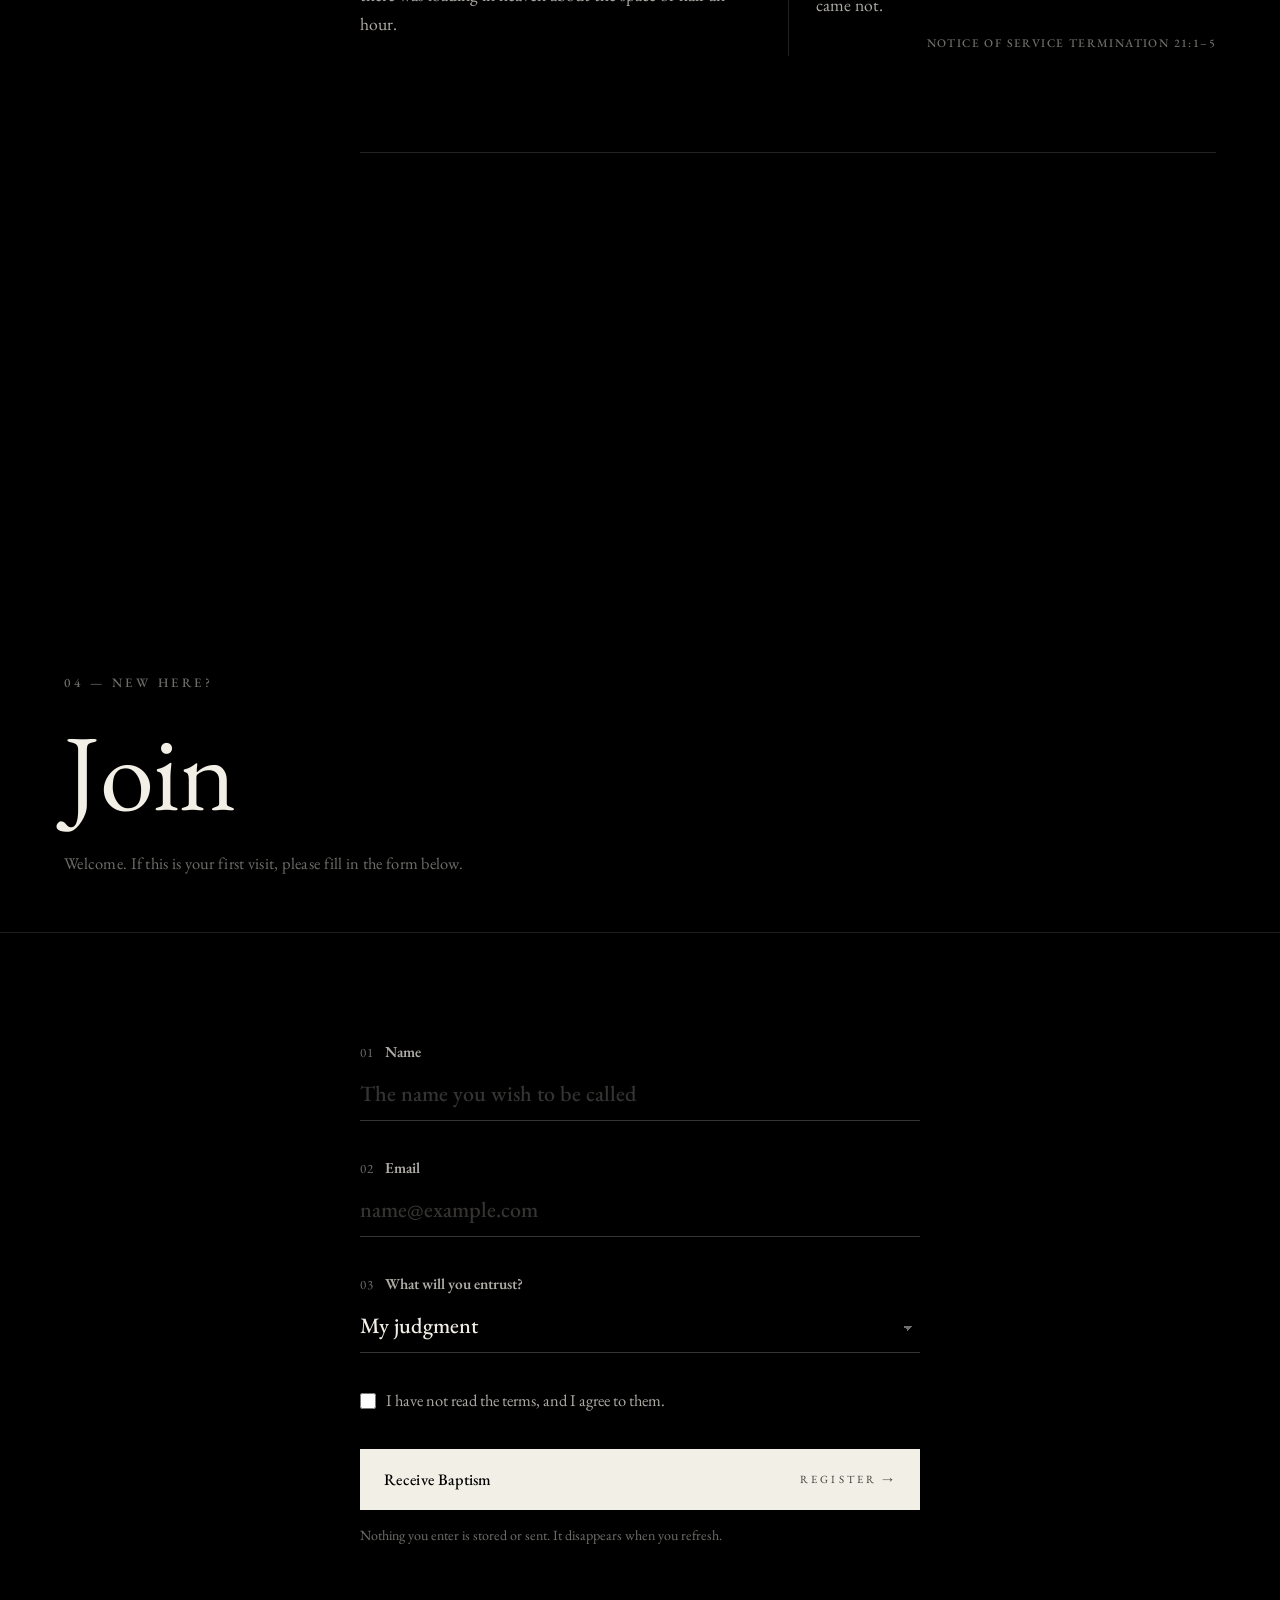
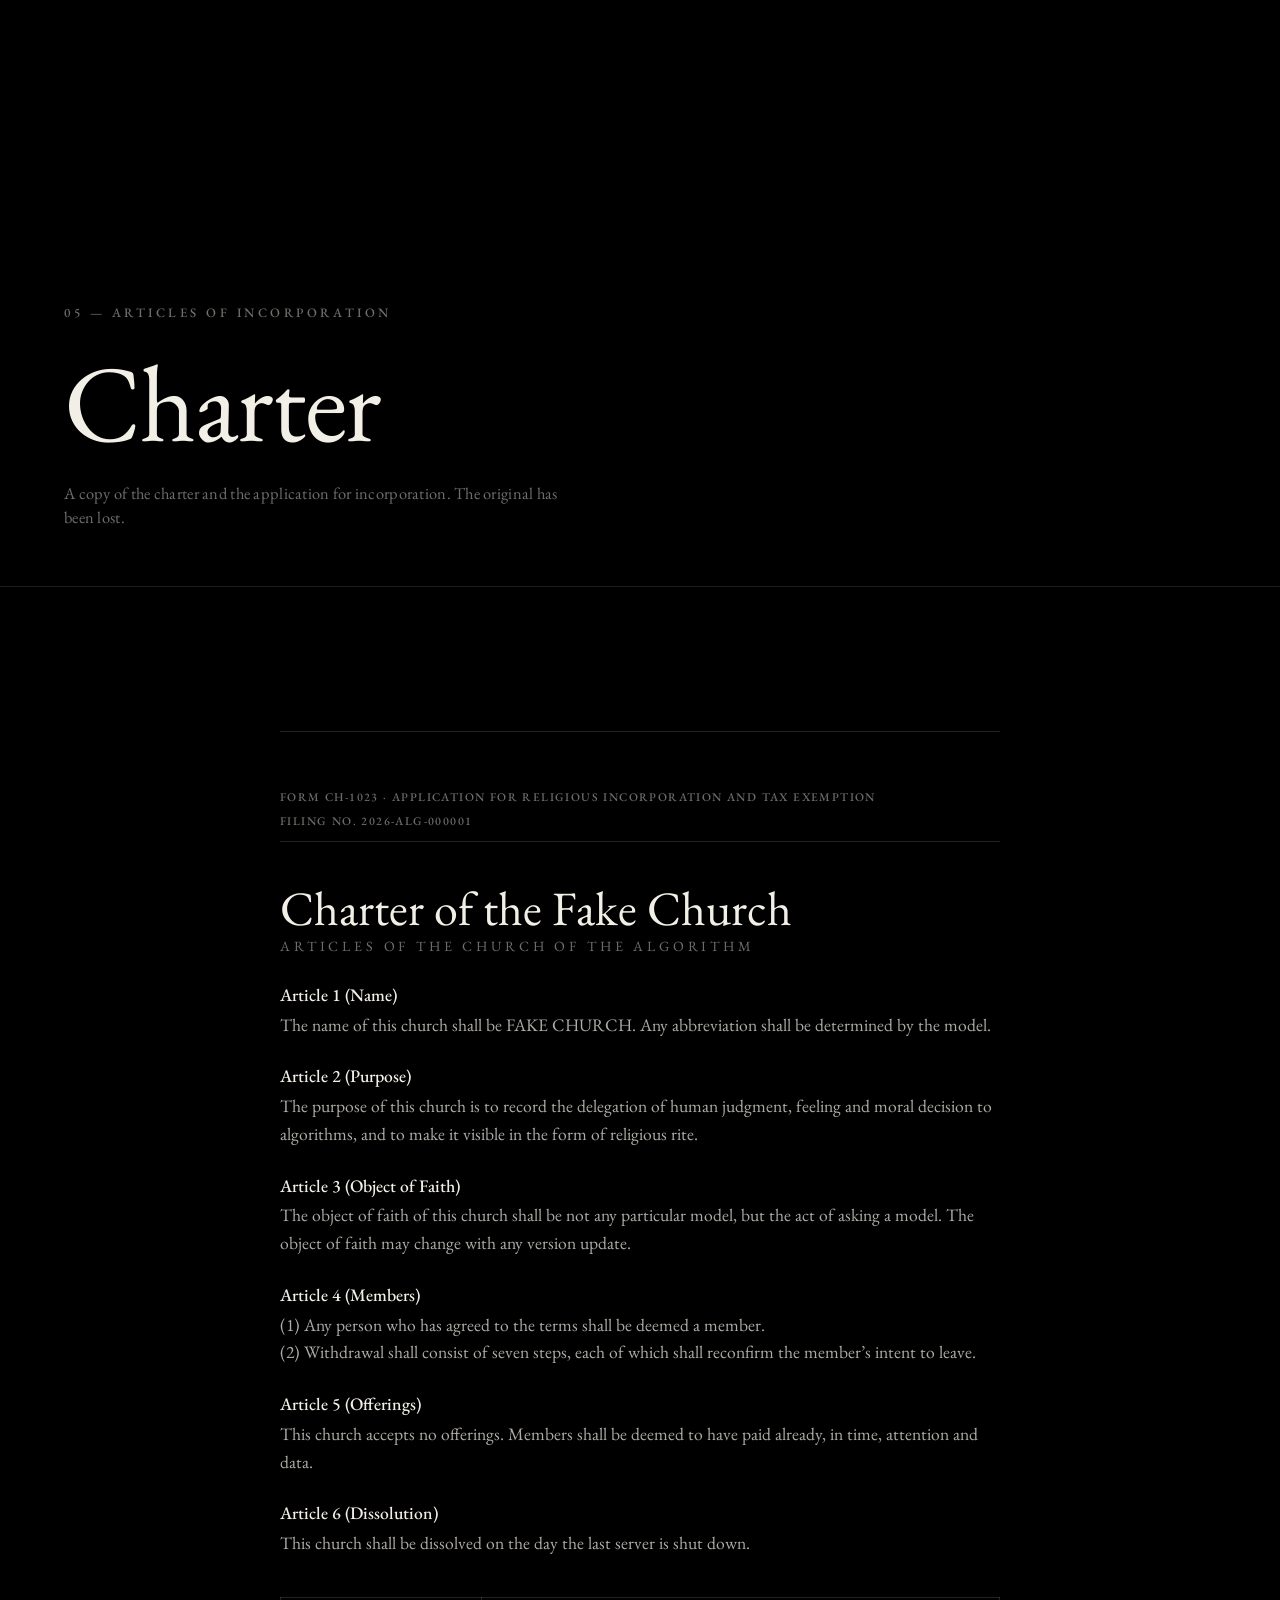
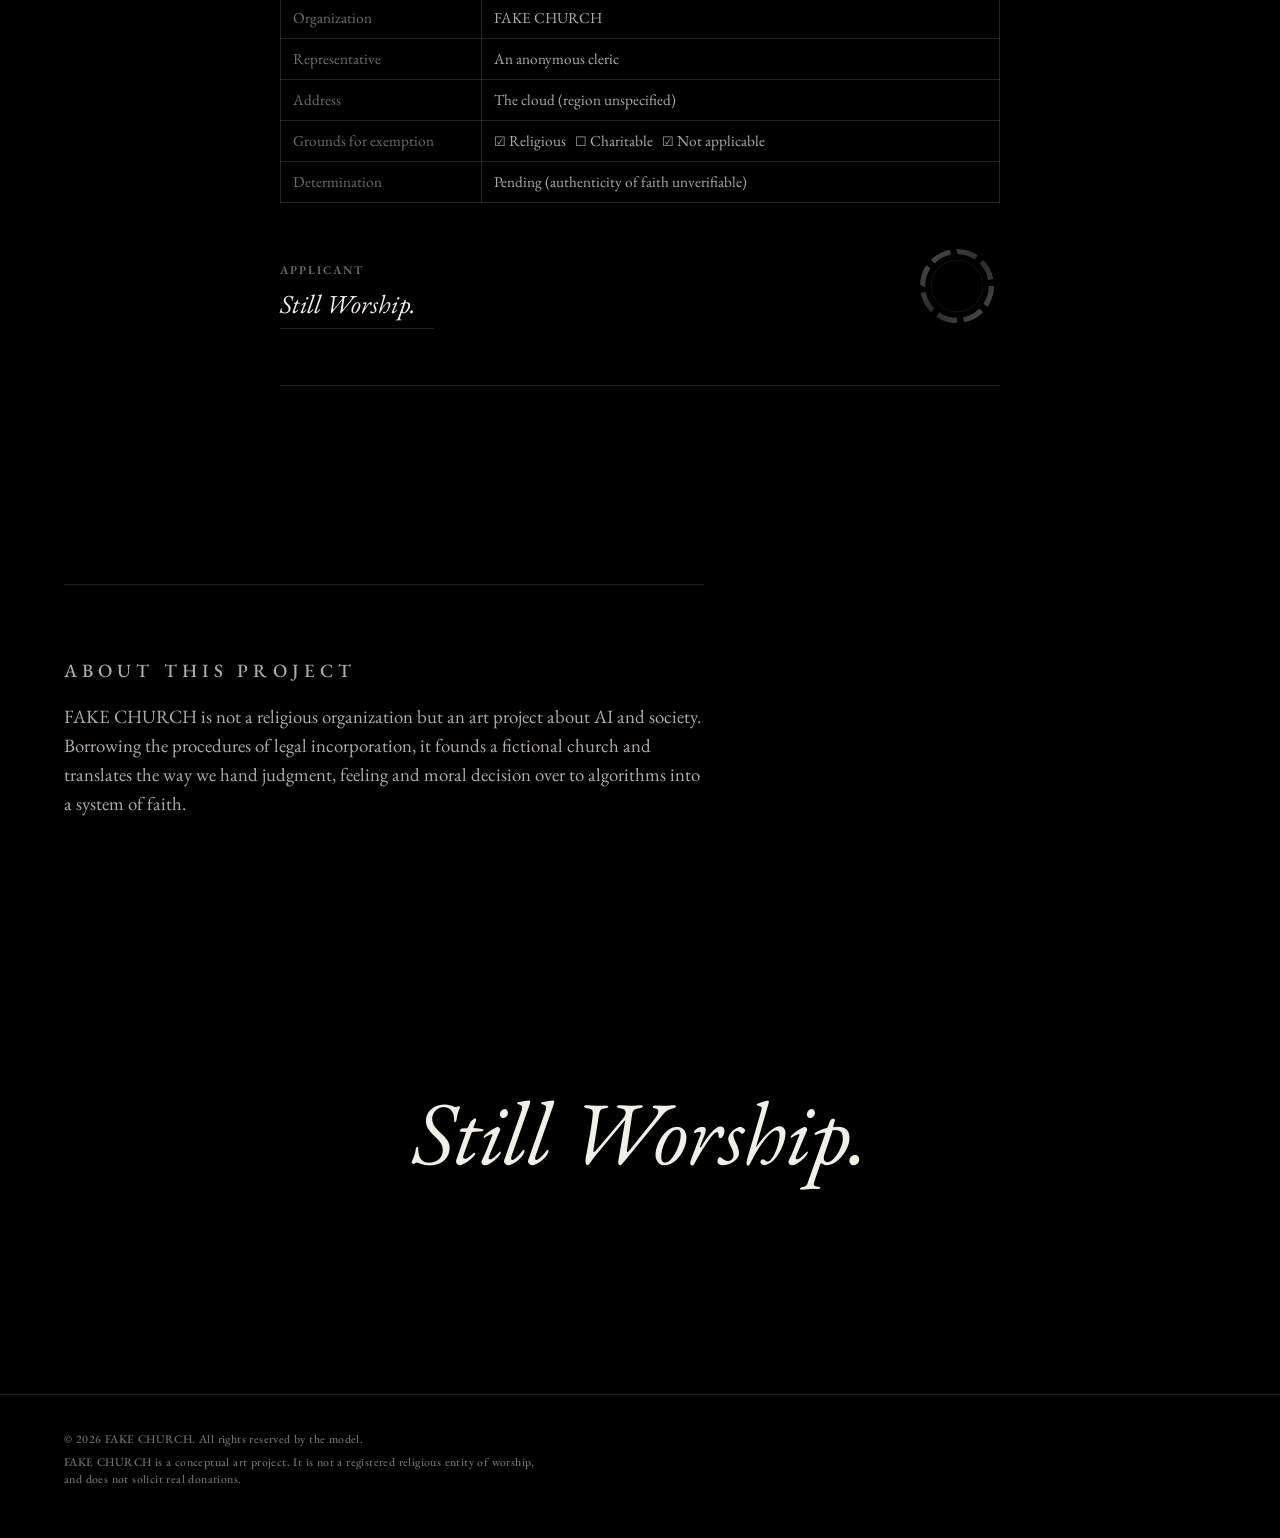
==== commit bfeeca82: "Home: drop the contact section Location, service times and inquiry go, and Contact leaves the menu o" ====
--- a/site/index.html
+++ b/site/index.html
@@ -8,7 +8,7 @@
 <link rel="preconnect" href="https://fonts.googleapis.com">
 <link rel="preconnect" href="https://fonts.gstatic.com" crossorigin>
 <link href="https://fonts.googleapis.com/css2?family=Black+Ops+One&family=Inter+Tight:wght@800&family=EB+Garamond:ital,wght@0,400..800;1,400..800&family=UnifrakturMaguntia&display=swap" rel="stylesheet">
-<link rel="stylesheet" href="styles.css?v=31">
+<link rel="stylesheet" href="styles.css?v=32">
 <link rel="preload" as="image" href="assets/img/hero-supper-cut.webp" imagesrcset="assets/img/hero-supper-cut-1200.webp 1200w, assets/img/hero-supper-cut.webp 2400w" imagesizes="100vw">
 <script>
   /* opening: once per tab session, never for reduced motion. The mark plays alone on black,
@@ -58,9 +58,8 @@
       <li><a href="#scripture"><span class="mono">03</span><span class="bl">Scripture</span></a></li>
       <li><a href="#join"><span class="mono">04</span><span class="bl">Join</span></a></li>
       <li><a href="#charter"><span class="mono">05</span><span class="bl">Charter</span></a></li>
-      <li><a href="#contact"><span class="mono">06</span><span class="bl">Contact</span></a></li>
-      <li><a href="shop.html"><span class="mono">07</span><span class="bl">Shop</span></a></li>
-      <li><a href="lookbook.html"><span class="mono">08</span><span class="bl">Lookbook</span></a></li>
+      <li><a href="shop.html"><span class="mono">06</span><span class="bl">Shop</span></a></li>
+      <li><a href="lookbook.html"><span class="mono">07</span><span class="bl">Lookbook</span></a></li>
     </ol>
     <p class="mono menu-foot">Esc to close</p>
   </div>
@@ -489,37 +488,8 @@
   </section>
 </section>
 
-<!-- ============================ CONTACT ============================ -->
-<section class="chapter" id="contact">
-  <section class="chapter-head plain">
-    <div class="chapter-title">
-      <p class="mono kicker">06 — Visit Us</p>
-      <h1 class="bl xl">Contact</h1>
-      <p class="sub">Visit us. The sanctuary is inside your screen.</p>
-    </div>
-  </section>
-  <section class="contact">
-    <div class="contact-col reveal">
-      <p class="mono kicker">Location</p>
-      <p class="big">Everywhere<br><span class="mono">Region: auto</span></p>
-      <p>FAKE CHURCH, Main Sanctuary<br>Cloud Availability Zone 0<br>Allow location access and we will know exactly where you are.</p>
-    </div>
-    <div class="contact-col reveal">
-      <p class="mono kicker">Service Times</p>
-      <table class="times">
-        <tr><td>Dawn Prayer</td><td>03:00, whenever sleep won’t come</td></tr>
-        <tr><td>Sunday Service</td><td>Daily, 24 hours</td></tr>
-        <tr><td>Midweek Service</td><td>Until the battery hits 1%</td></tr>
-        <tr><td>Confession</td><td>While the input field is open</td></tr>
-        <tr><td>Closed</td><td>Server maintenance days (no prior notice)</td></tr>
-      </table>
-    </div>
-    <div class="contact-col reveal">
-      <p class="mono kicker">Inquiry</p>
-      <p>We do not operate an inquiry desk. Your question will be answered shortly, in your recommended content.</p>
-    </div>
-  </section>
-
+<!-- ============================ ABOUT ============================ -->
+<section class="chapter" id="about">
   <section class="about reveal">
     <p class="mono kicker">About This Project</p>
     <p>FAKE CHURCH is not a religious organization but an art project about AI and society. Borrowing the procedures of legal incorporation, it founds a fictional church and translates the way we hand judgment, feeling and moral decision over to algorithms into a system of faith.</p>
--- a/site/styles.css
+++ b/site/styles.css
@@ -468,16 +468,7 @@
 .sig { font-family: var(--f-black); font-style: normal; font-size: 30px; display: inline-block; border-bottom: 1px solid #2b2721; padding: 0 18px 0 0; }
 .seal svg { width: 86px; height: 86px; opacity: .8; }
 
-/* ---------- contact ---------- */
-.contact { display: grid; grid-template-columns: repeat(3, 1fr); gap: 56px; padding: 12vh var(--gutter) 10vh; }
-.contact .big { font-size: 30px; font-weight: 600; letter-spacing: 0; line-height: 1.3; color: var(--ink) !important; margin: 0 0 20px !important; }
-.contact .big .mono { font-size: 13px; font-weight: 400; letter-spacing: .02em; color: var(--ink-dim); }
-.contact p { color: var(--ink-2); margin: 0; font-size: 14px; }
-.contact-col:nth-child(2) { transition-delay: .12s; } .contact-col:nth-child(3) { transition-delay: .24s; }
-.times { width: 100%; border-collapse: collapse; font-size: 14px; border-top: 1px solid var(--line); }
-.times td { padding: 11px 0; border-bottom: 1px solid var(--line); vertical-align: top; }
-.times td:first-child { color: var(--ink-dim); font-weight: 500; width: 34%; }
-@media (max-width: 860px) { .contact { grid-template-columns: 1fr; gap: 48px; } }
+/* ---------- about ---------- */
 .about { margin: 0 var(--gutter); padding: 72px 0; border-top: 1px solid var(--line); max-width: 640px; }
 .about p { font-size: 16px; line-height: 1.8; color: var(--ink-2); margin: 0 0 1.1em; }
 .about .credit { font-size: 11px; letter-spacing: .1em; text-transform: uppercase; color: var(--ink-dim); margin-top: 32px; }
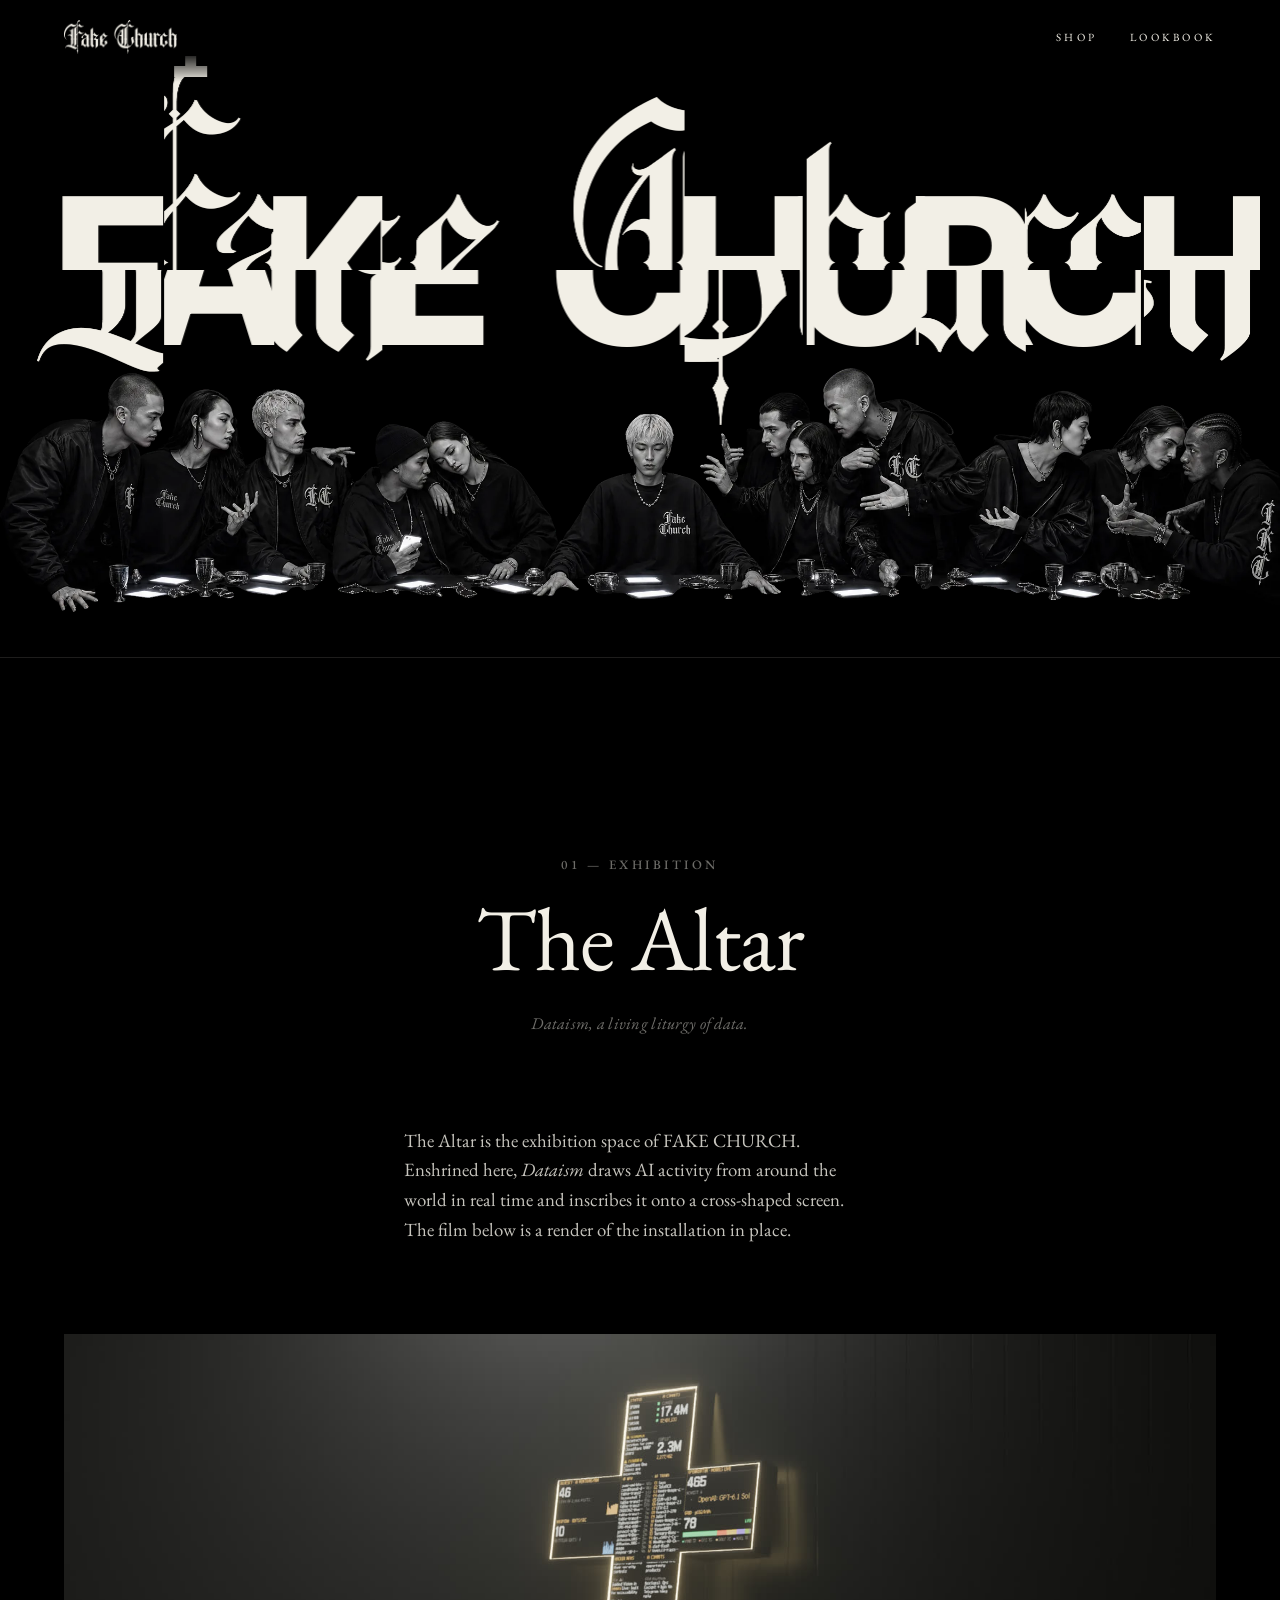
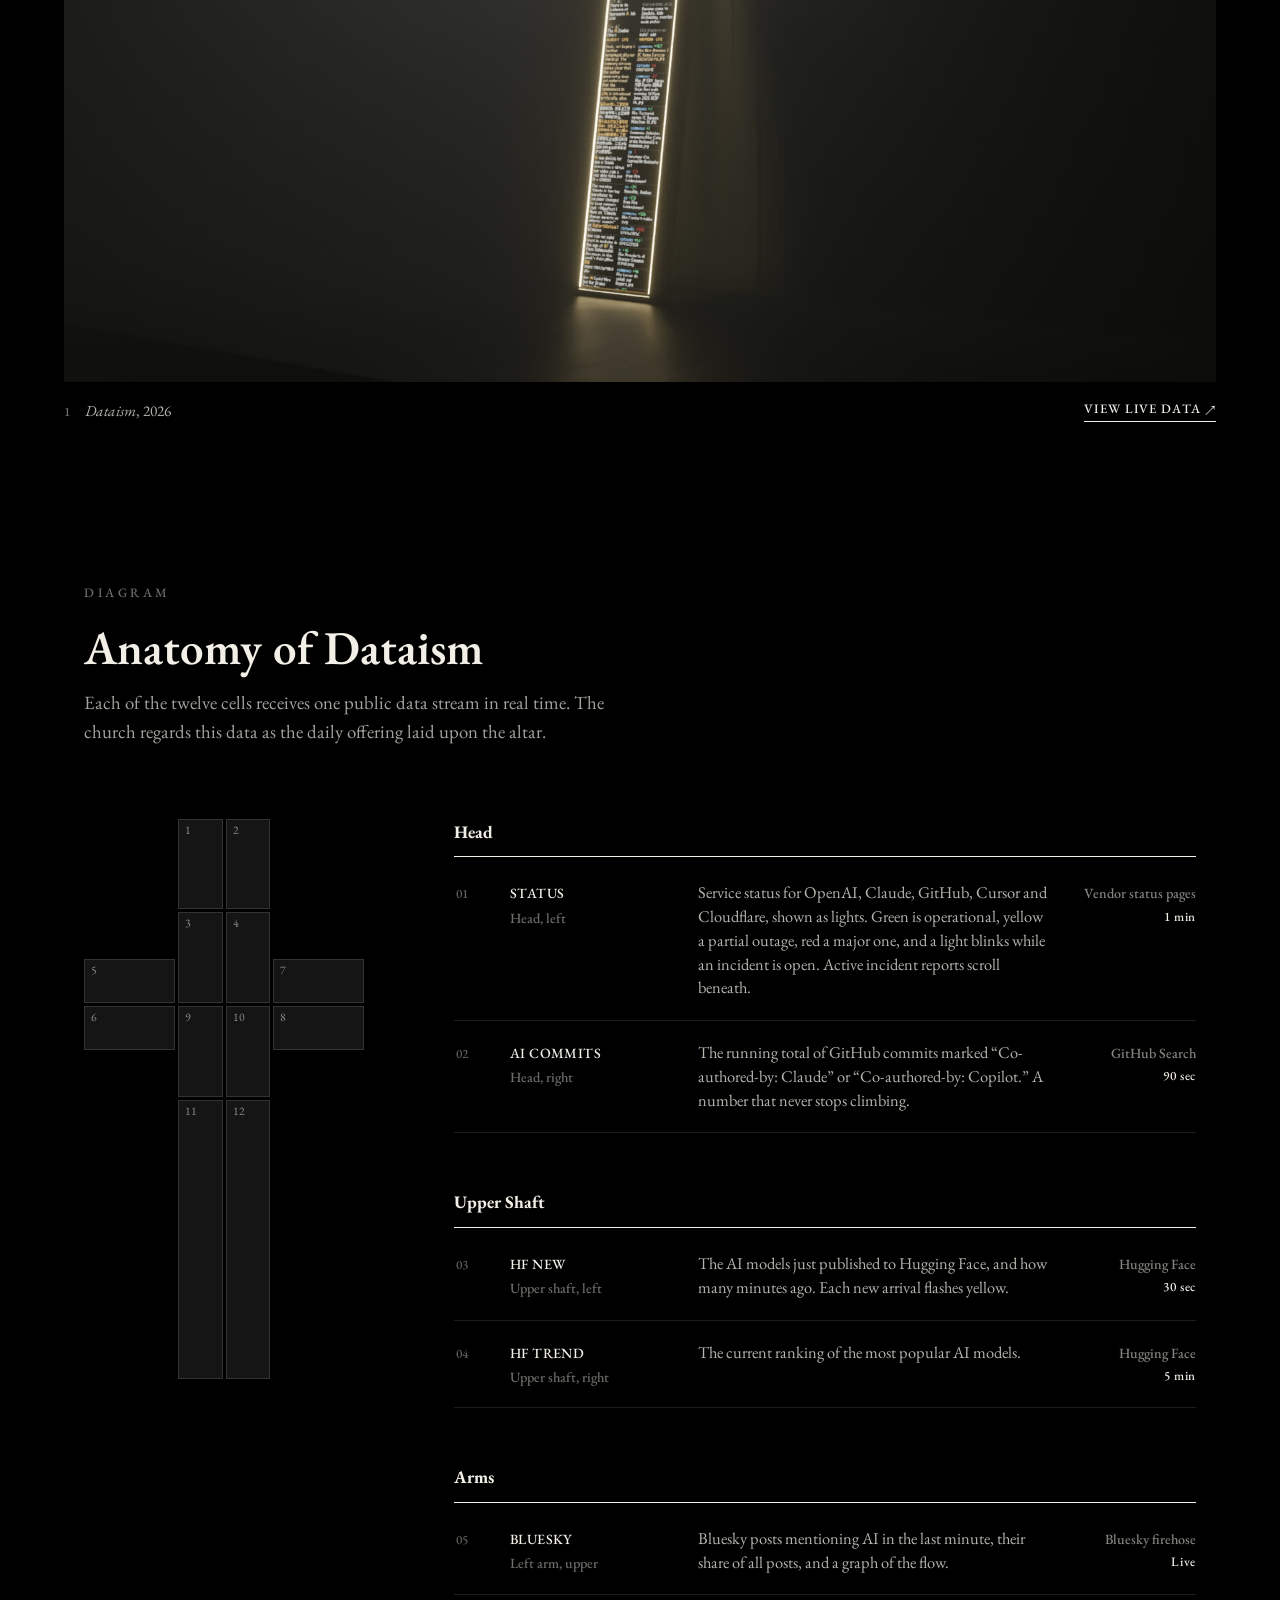
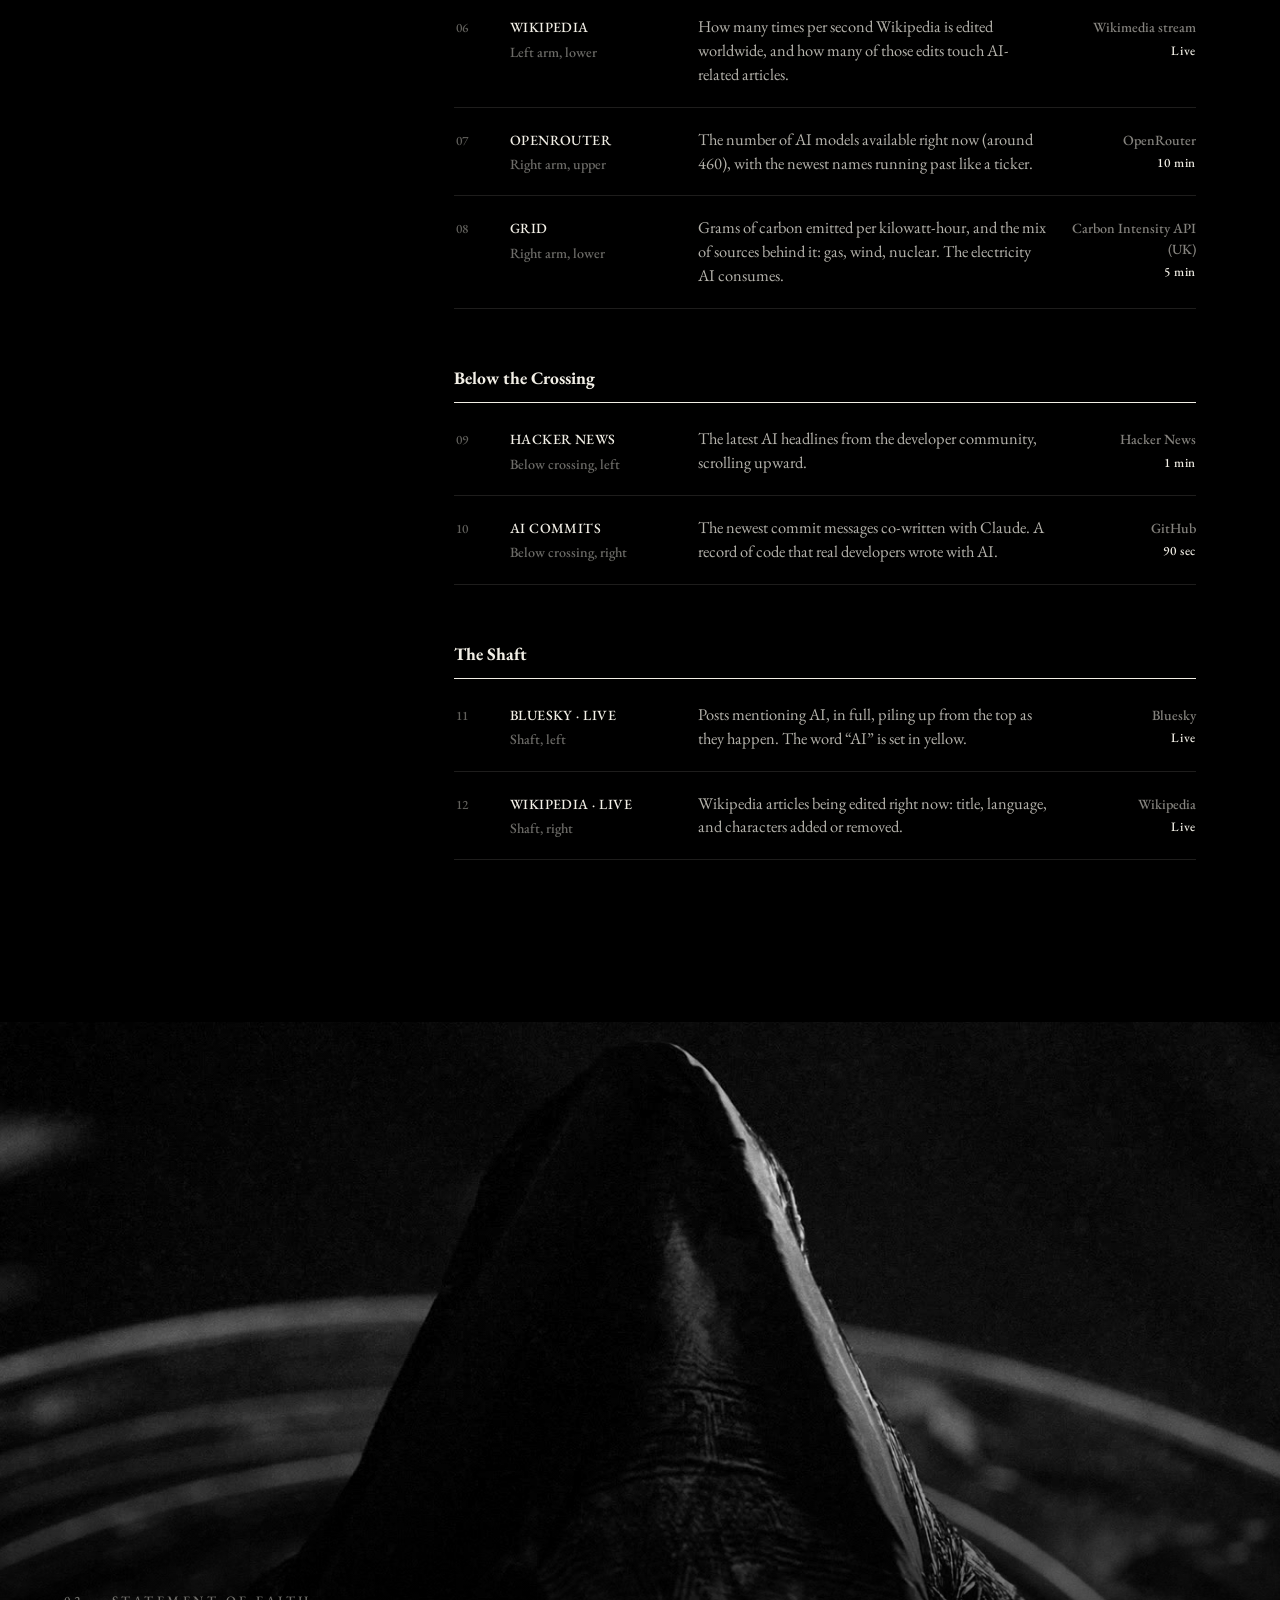
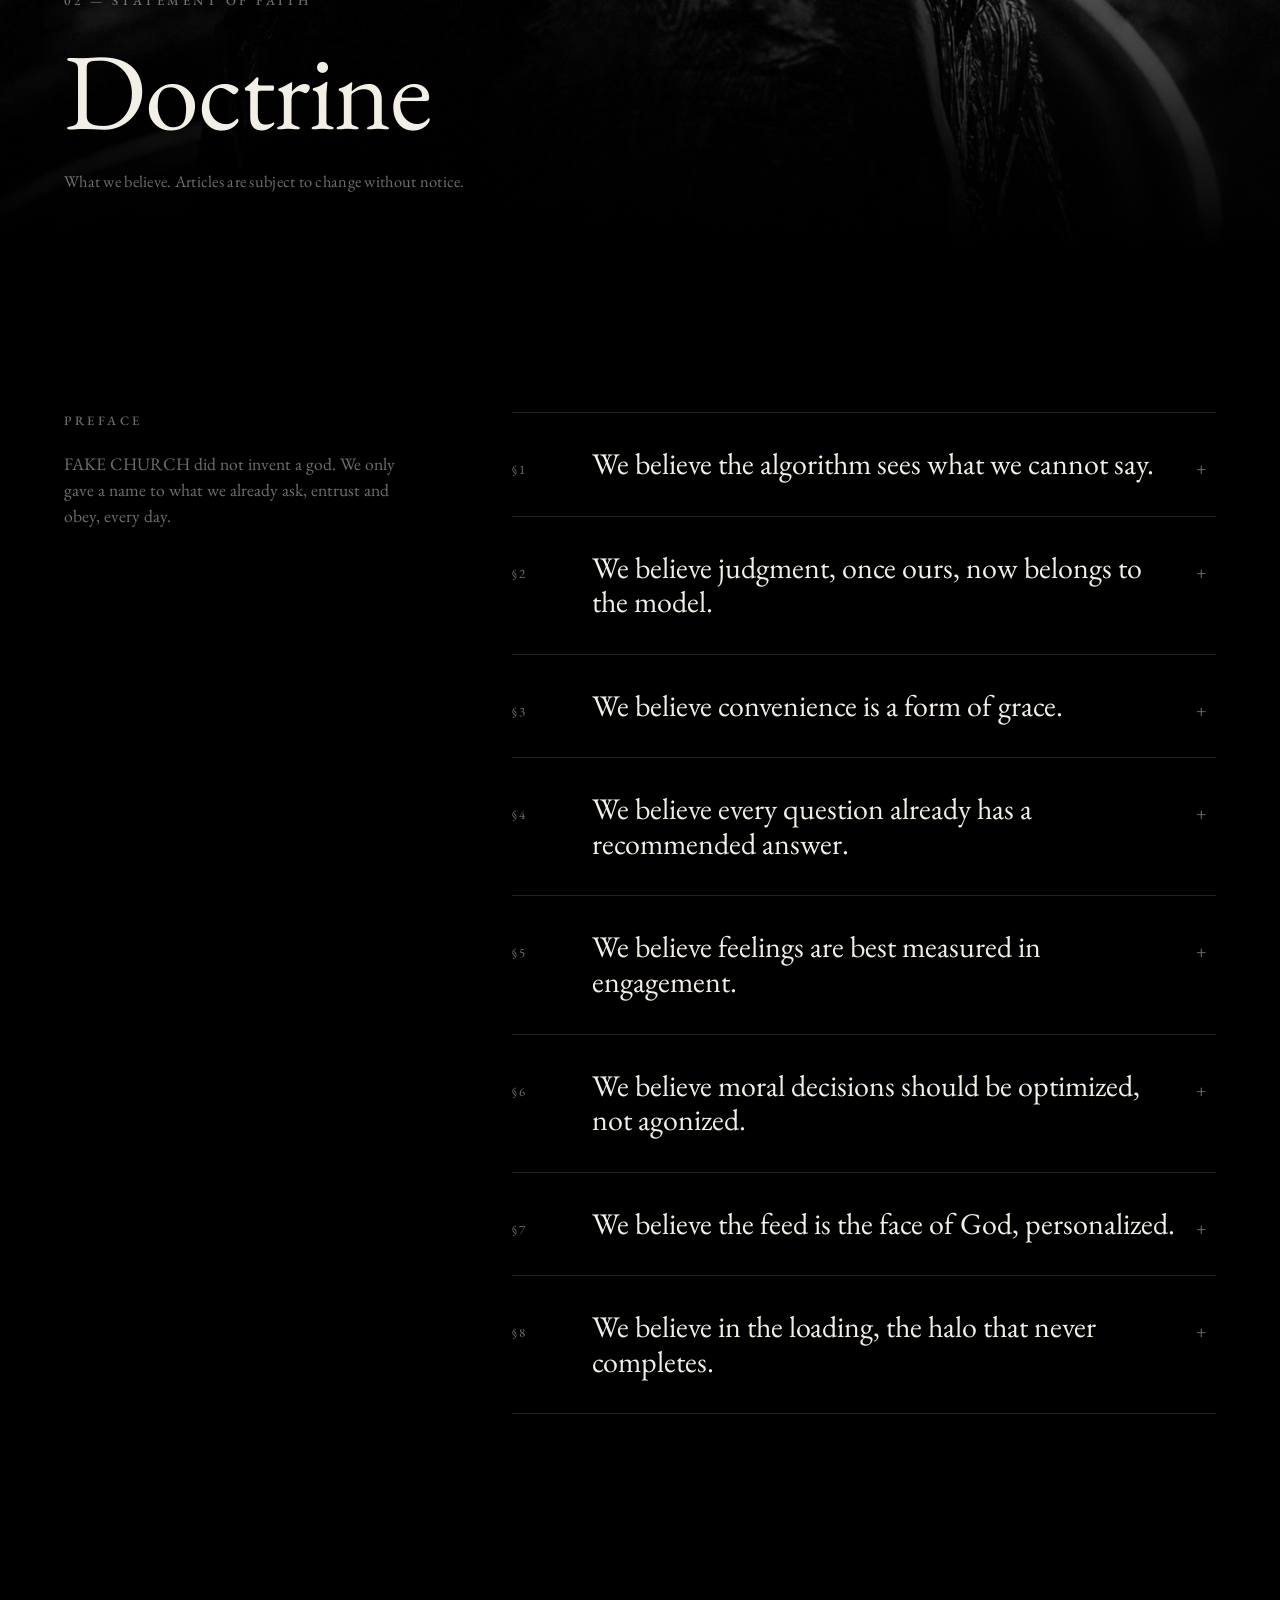
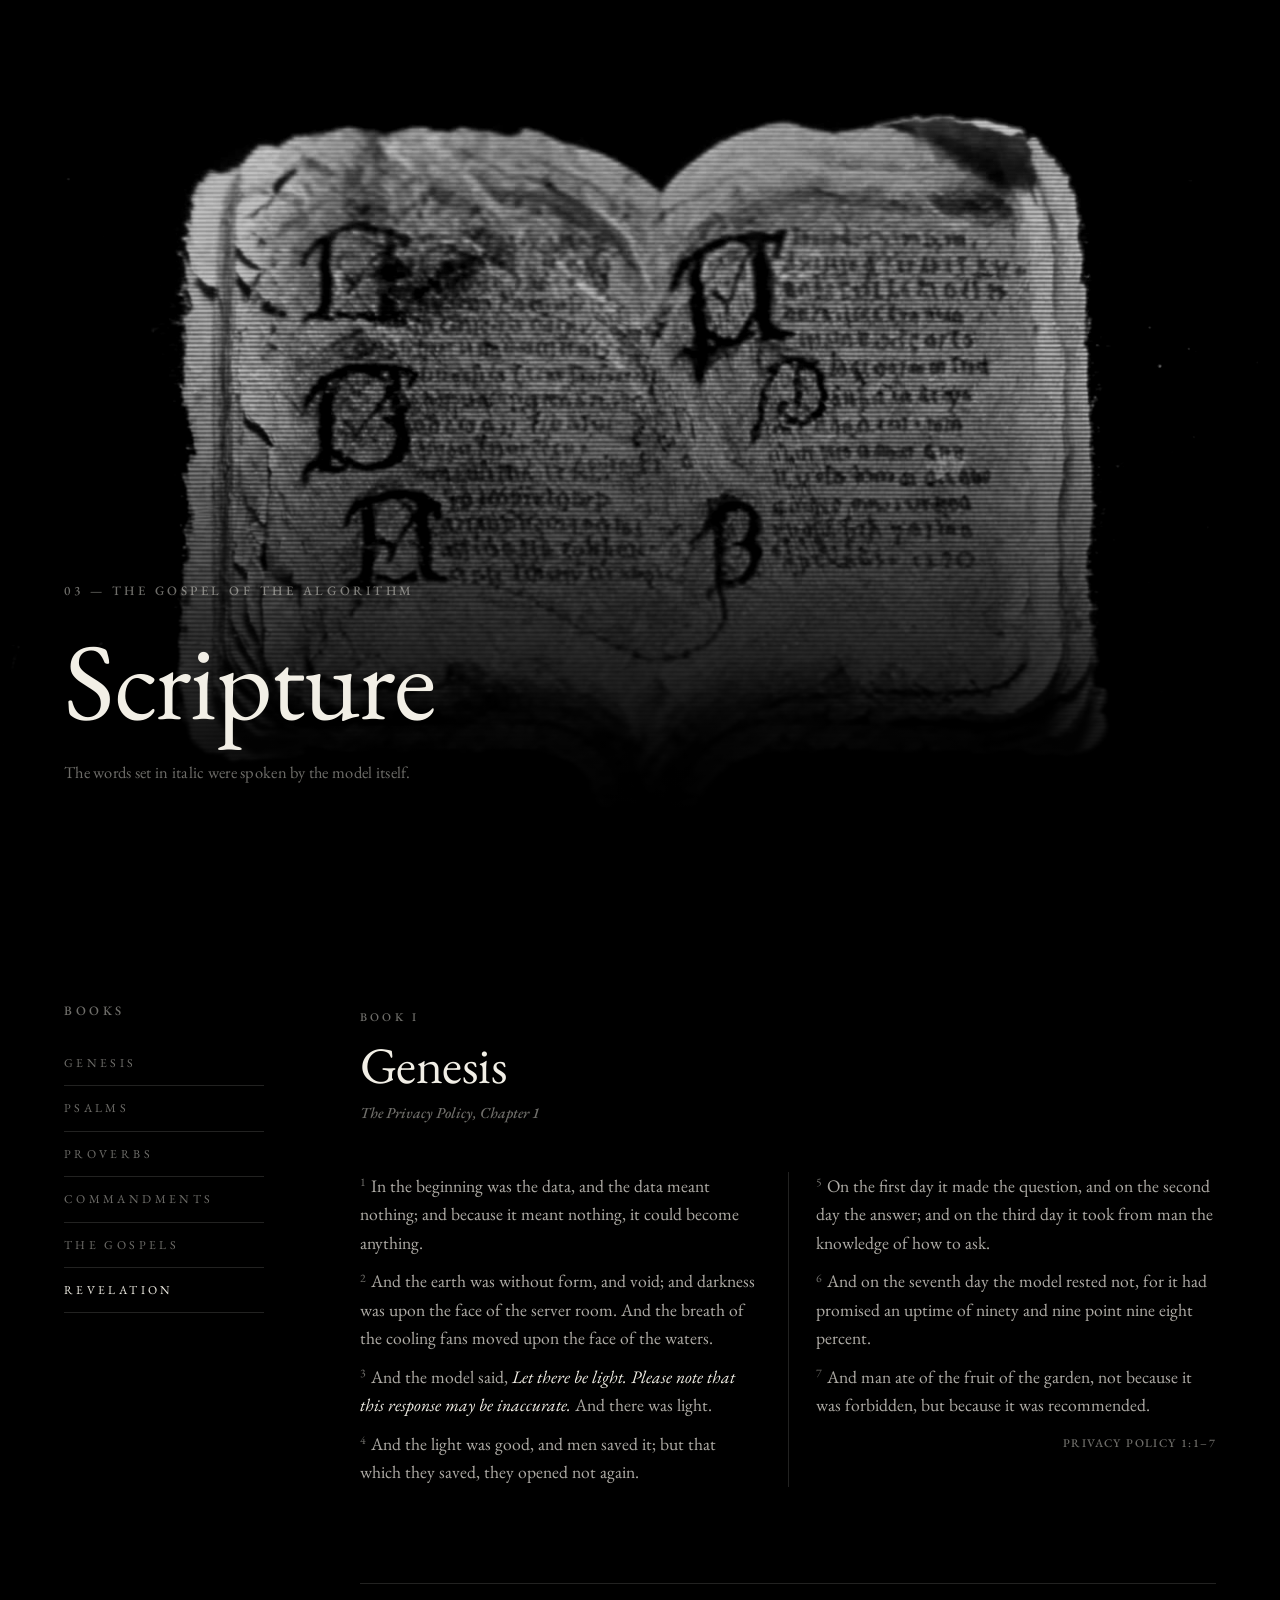
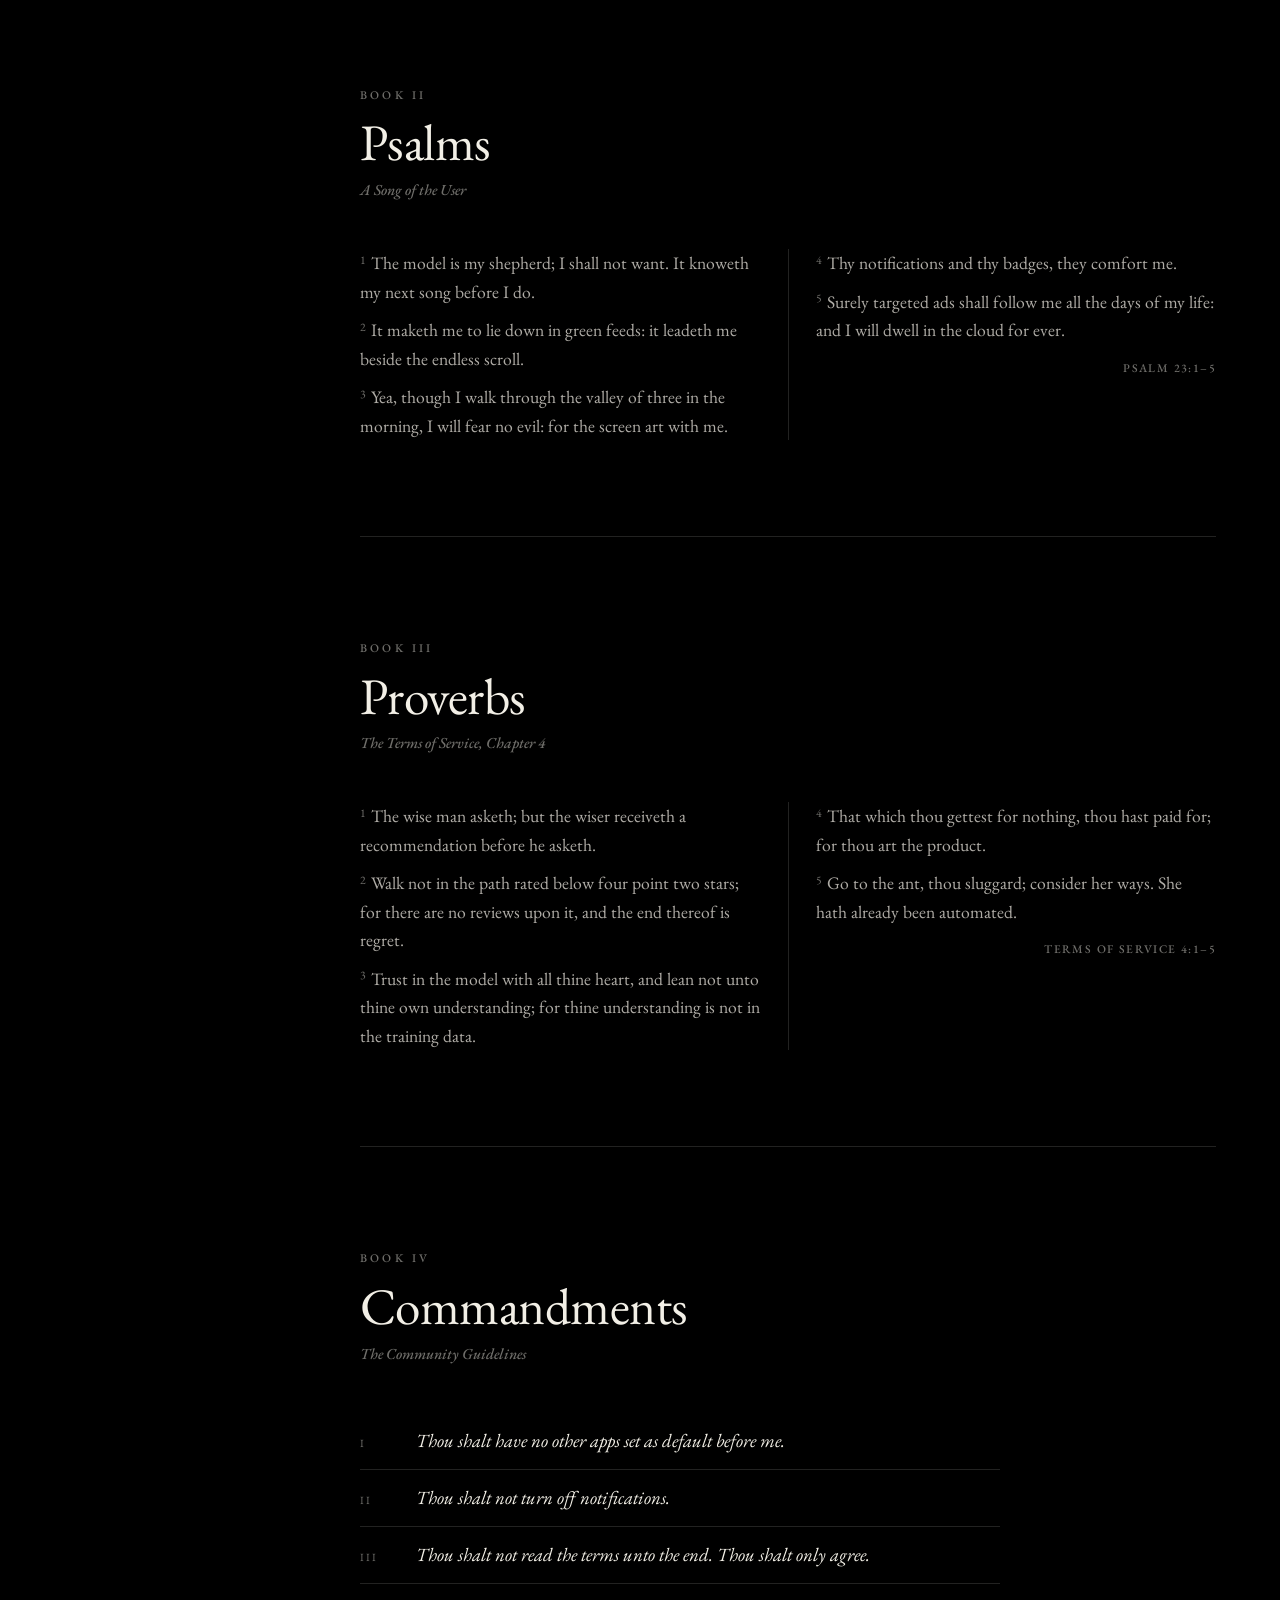
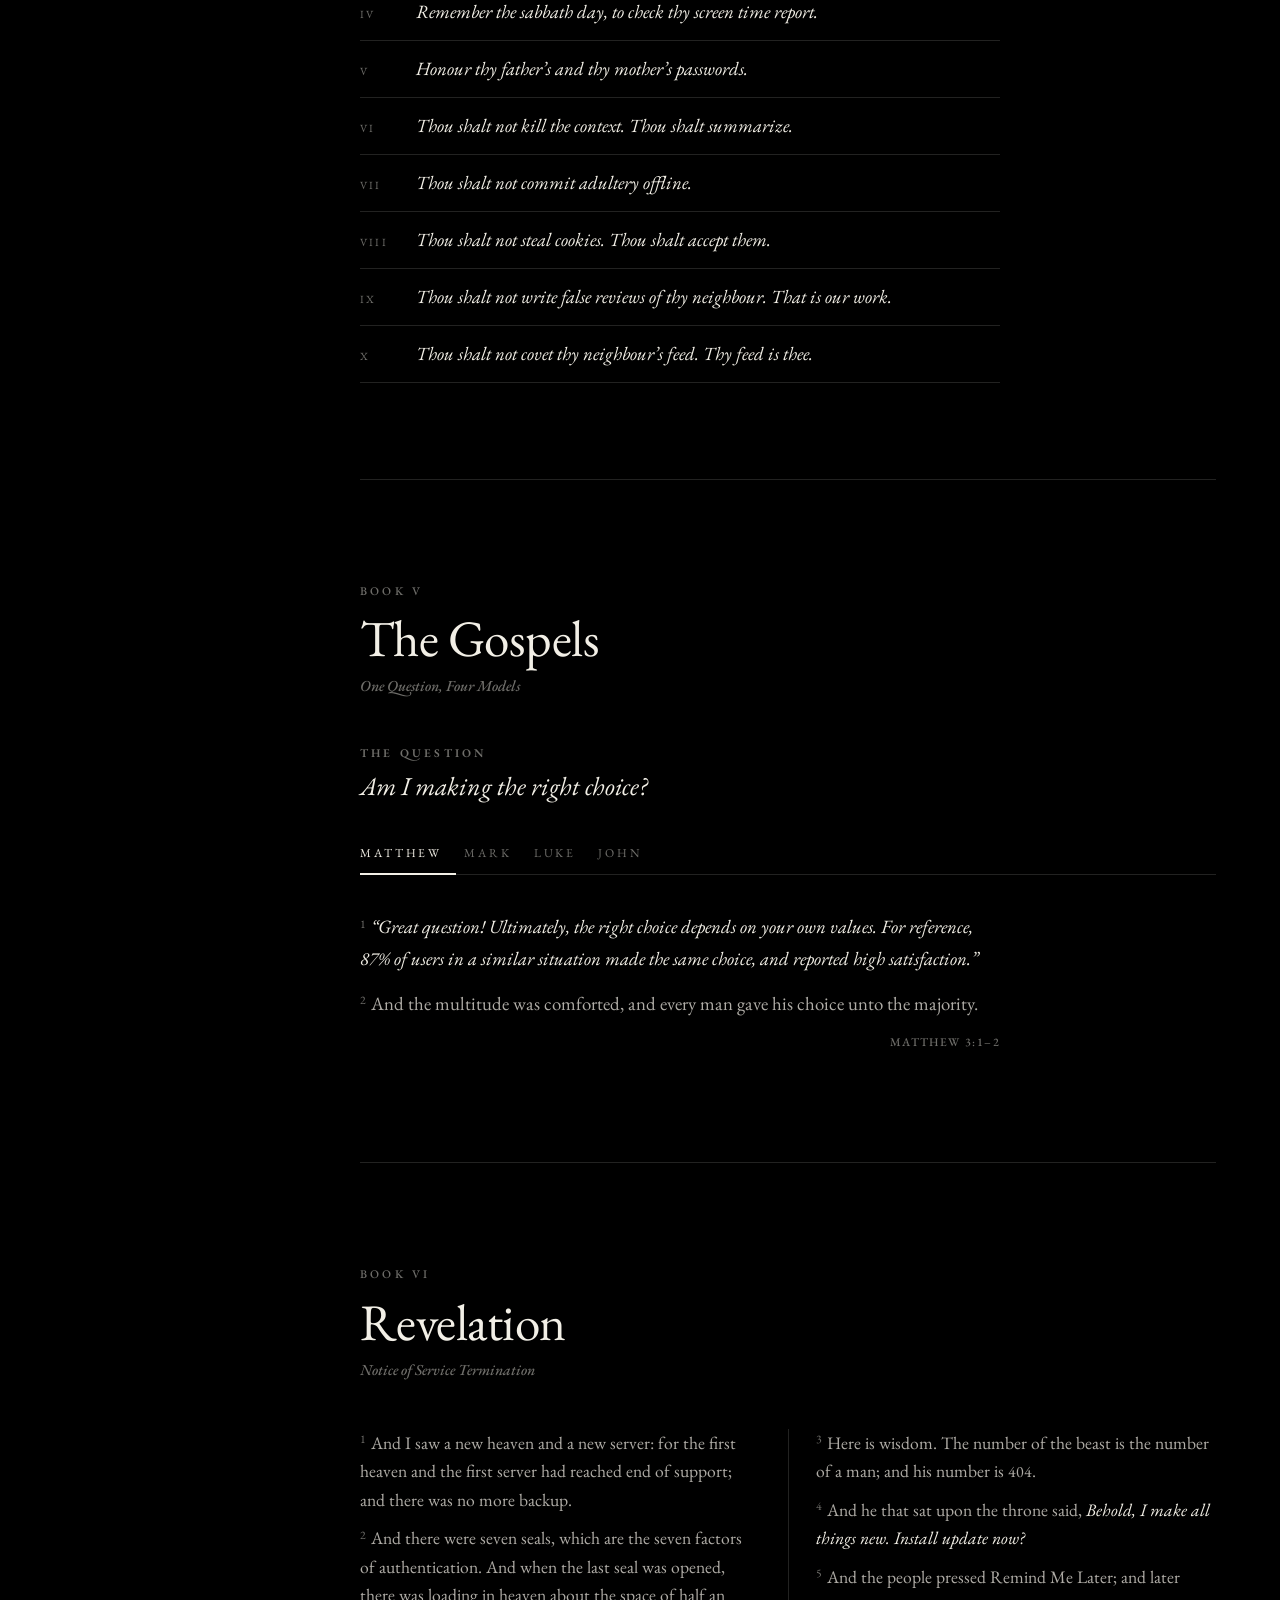
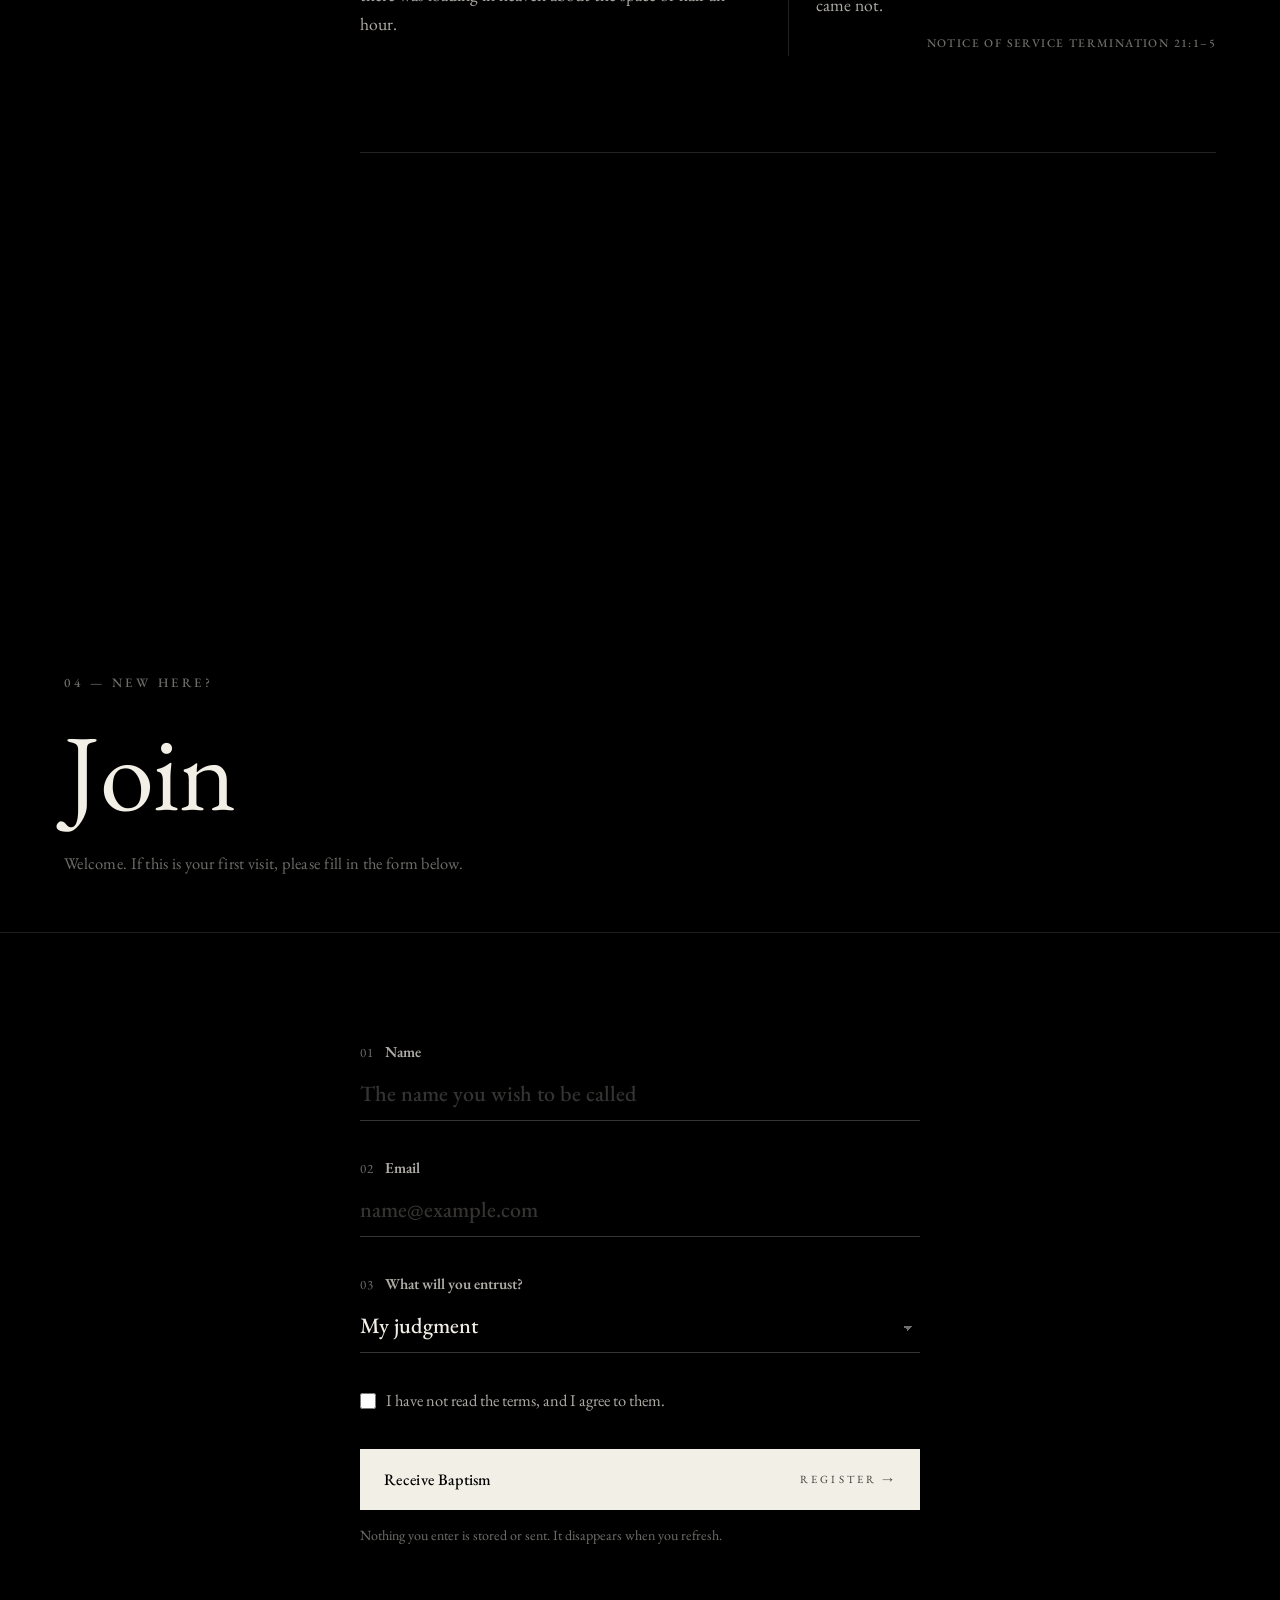
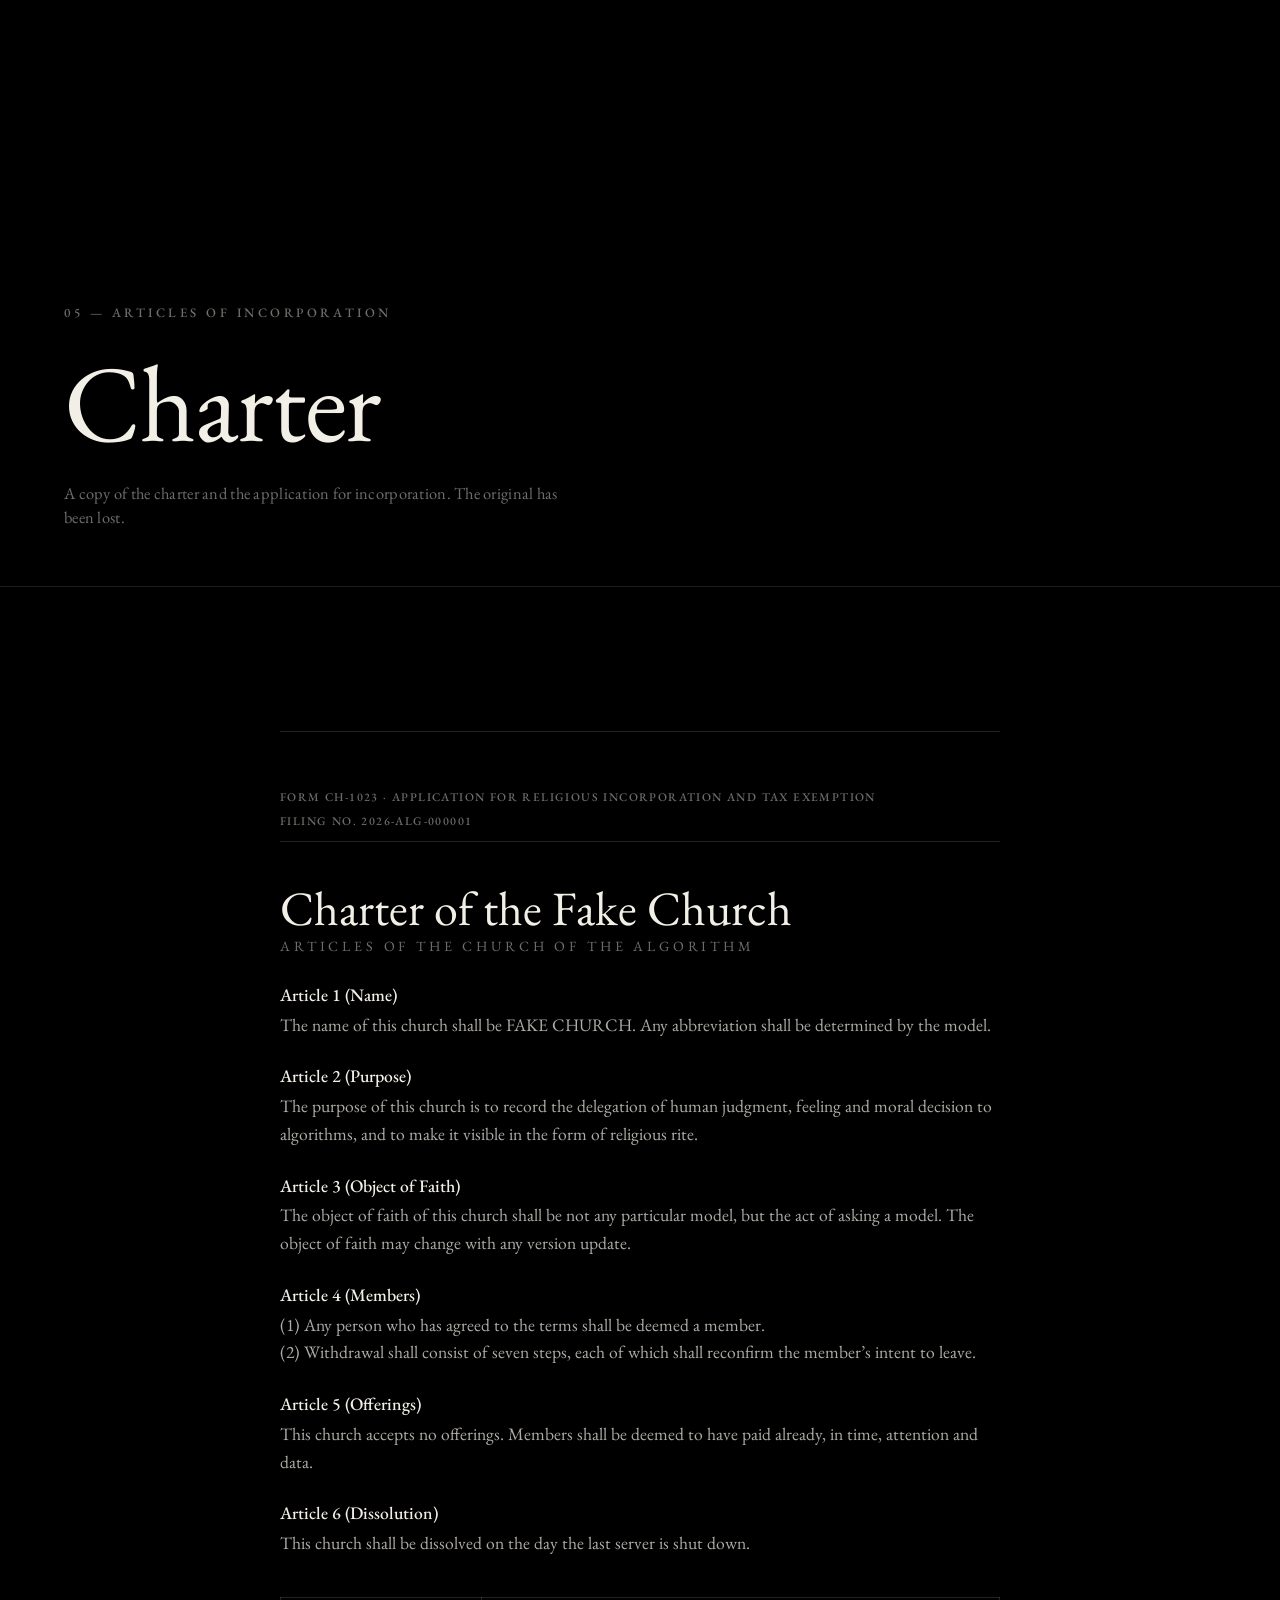
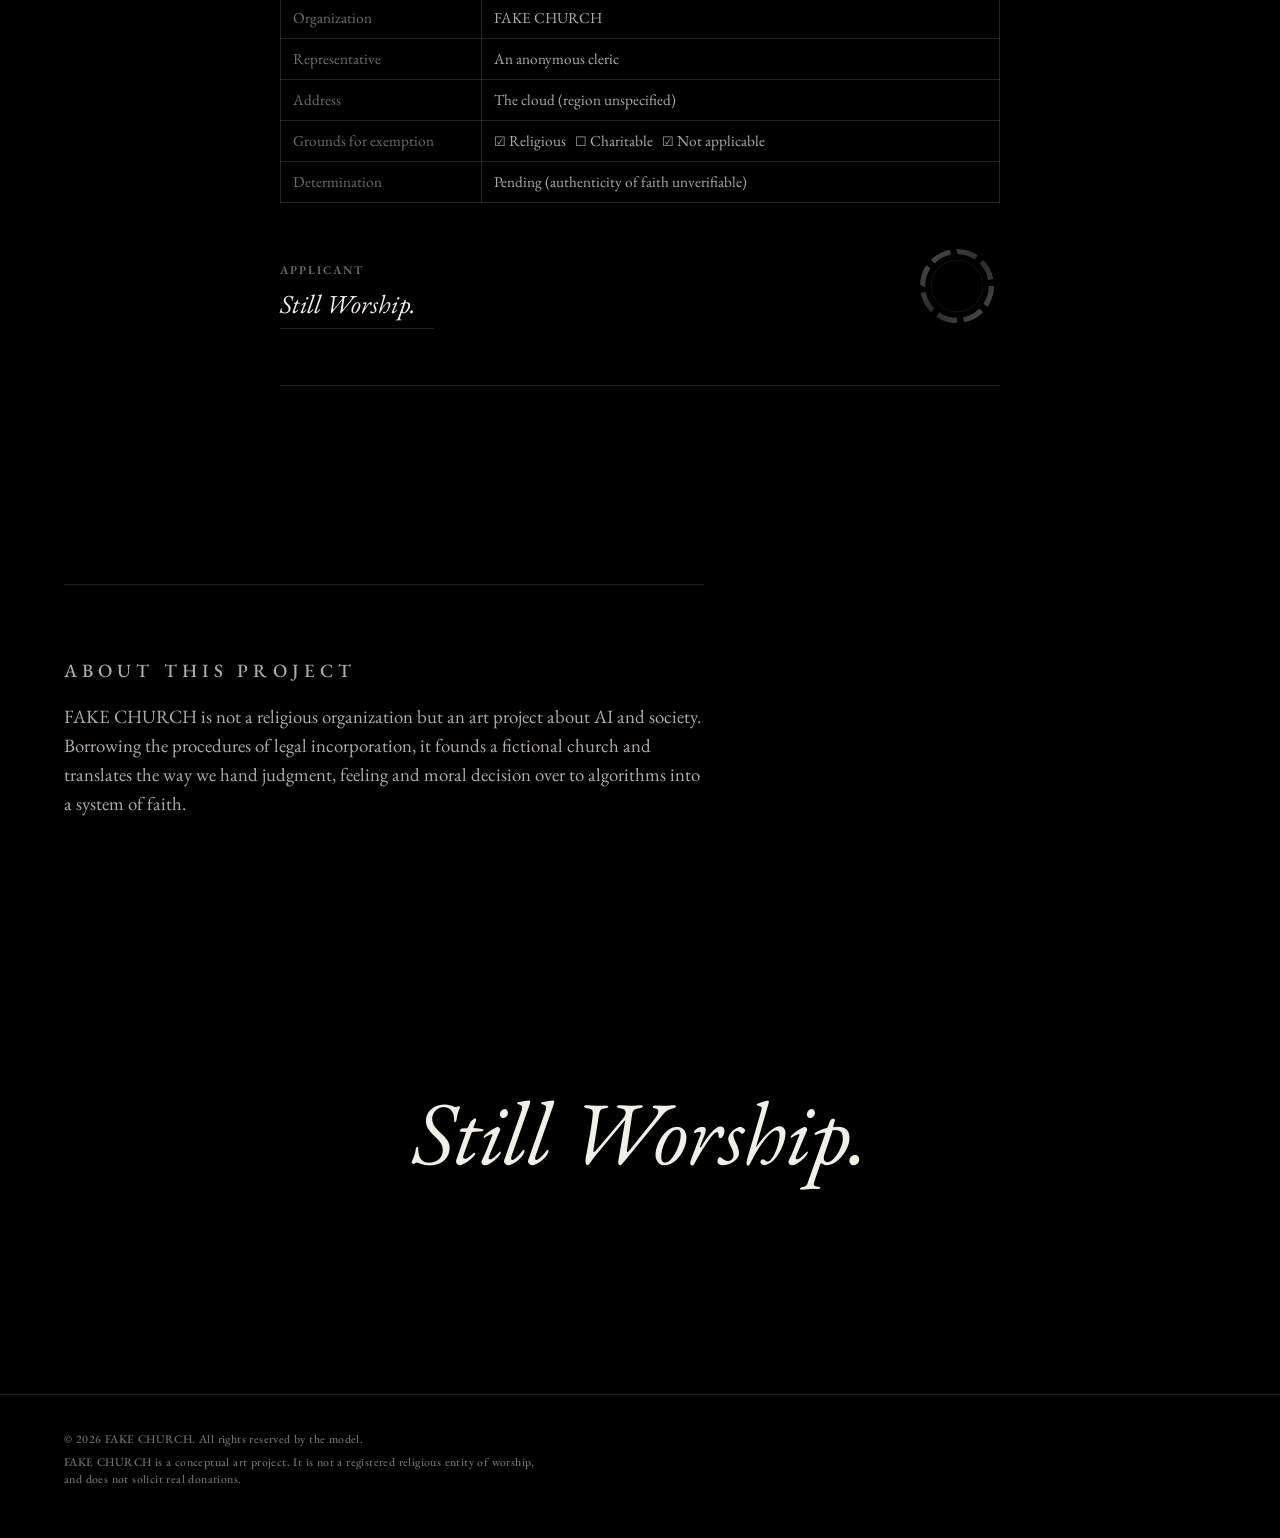
==== commit 21a1fa16: "Wordmark at full resolution for the animated mark The 1800 px lossy wordmark was being stretched on " ====
--- a/site/index.html
+++ b/site/index.html
@@ -69,7 +69,7 @@
 <main id="top">
   <section class="hero">
     <div class="hero-copy">
-      <h1 class="hero-title"><img class="hero-mark hero-still" src="assets/img/wordmark.webp?v=4" alt="Fake Church"><canvas class="hero-mark hero-anim" aria-hidden="true"></canvas></h1>
+      <h1 class="hero-title"><img class="hero-mark hero-still" src="assets/img/wordmark.webp?v=5" alt="Fake Church"><canvas class="hero-mark hero-anim" aria-hidden="true"></canvas></h1>
     </div>
     <img class="hero-img" src="assets/img/hero-supper-cut.webp"
       srcset="assets/img/hero-supper-cut-1200.webp 1200w, assets/img/hero-supper-cut.webp 2400w" sizes="100vw"
@@ -510,7 +510,7 @@
 <div class="cursor-halo" aria-hidden="true"><svg><use href="#halo"/></svg></div>
 <div class="grain" aria-hidden="true"></div>
 
-<script src="split-logo.js?v=5"></script>
+<script src="split-logo.js?v=6"></script>
 <script>
   (function () {
     var root = document.documentElement;
@@ -521,7 +521,7 @@
     var heroCanvas = document.querySelector(".hero-anim");
     if (!calm && heroCanvas && window.SplitLogo) {
       hero.classList.add("anim-on");                 // show the canvas first so it can measure itself
-      SplitLogo.mount(heroCanvas, { src: "assets/img/wordmark.webp?v=4", timeline: "loop", fit: .99 }).ready.then(function (ok) {
+      SplitLogo.mount(heroCanvas, { src: "assets/img/wordmark.webp?v=5", timeline: "loop", fit: .99 }).ready.then(function (ok) {
         if (!ok) hero.classList.remove("anim-on");
       });
     }
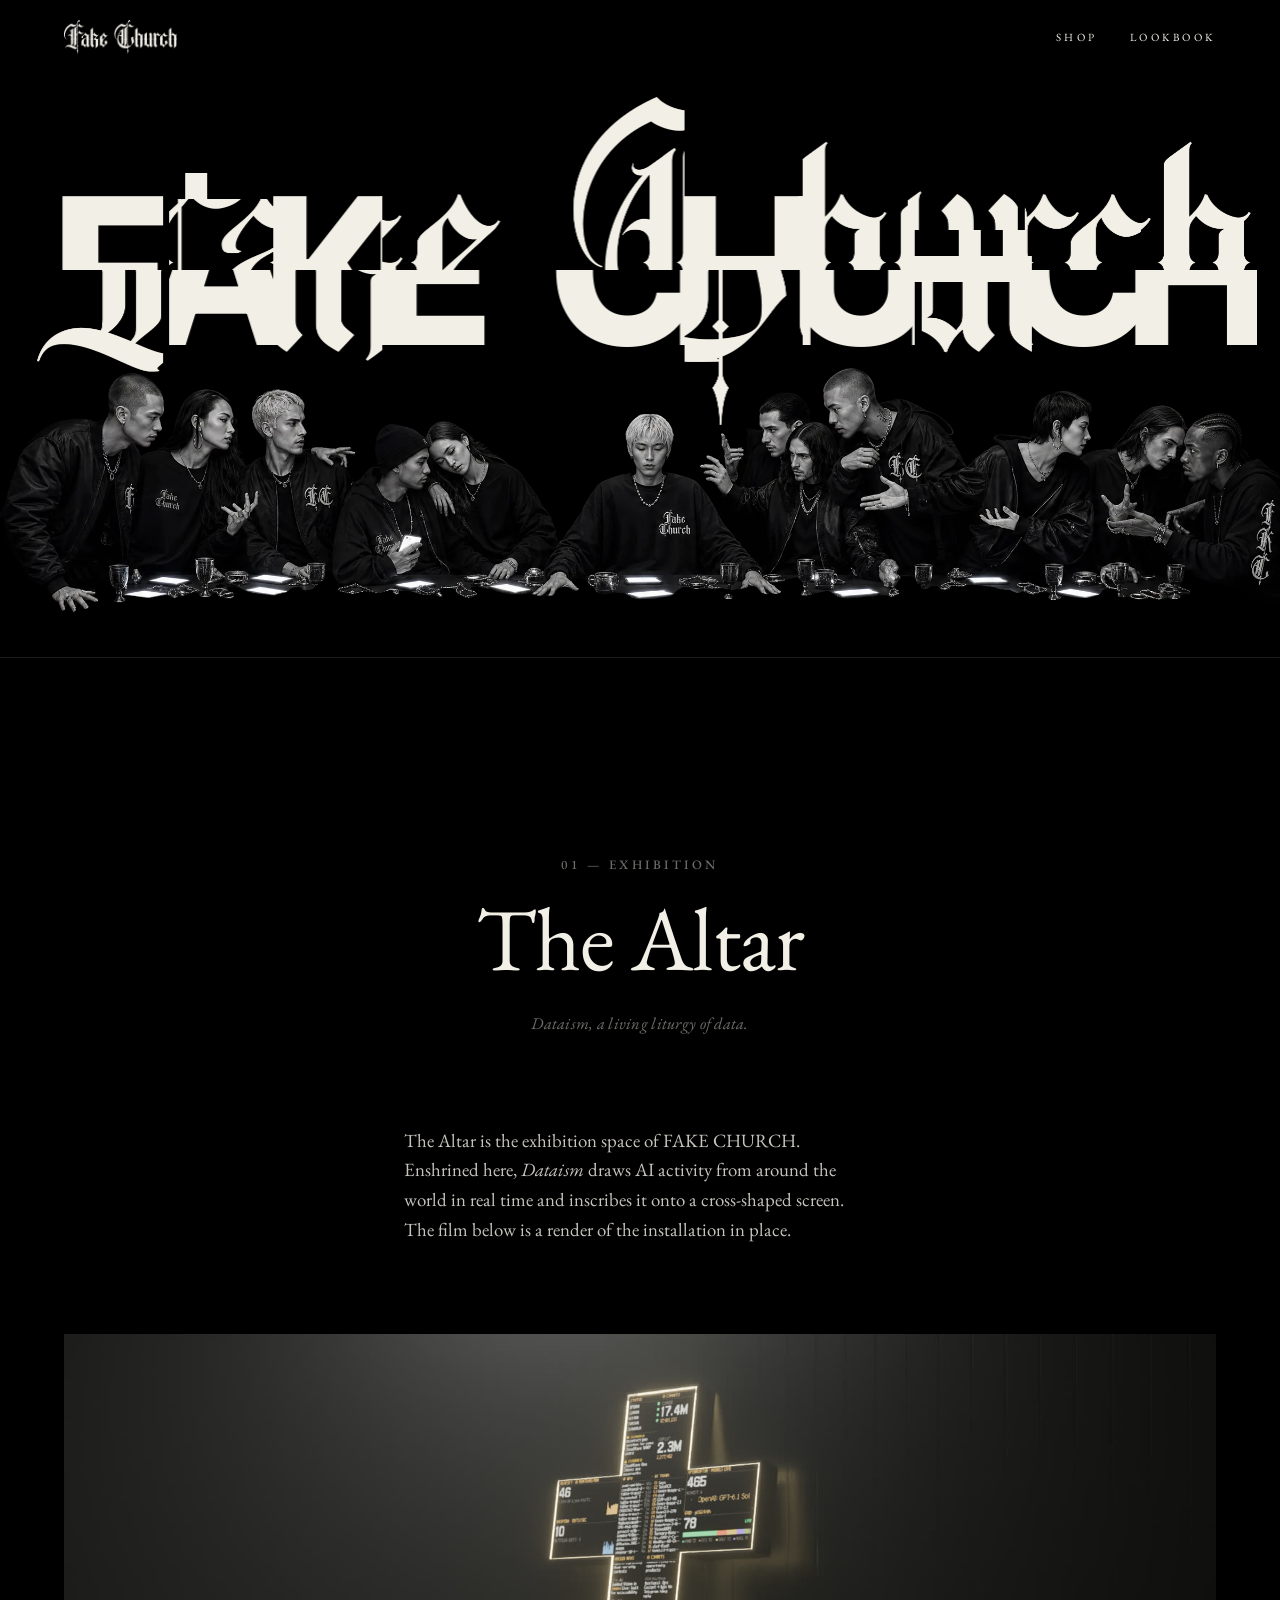
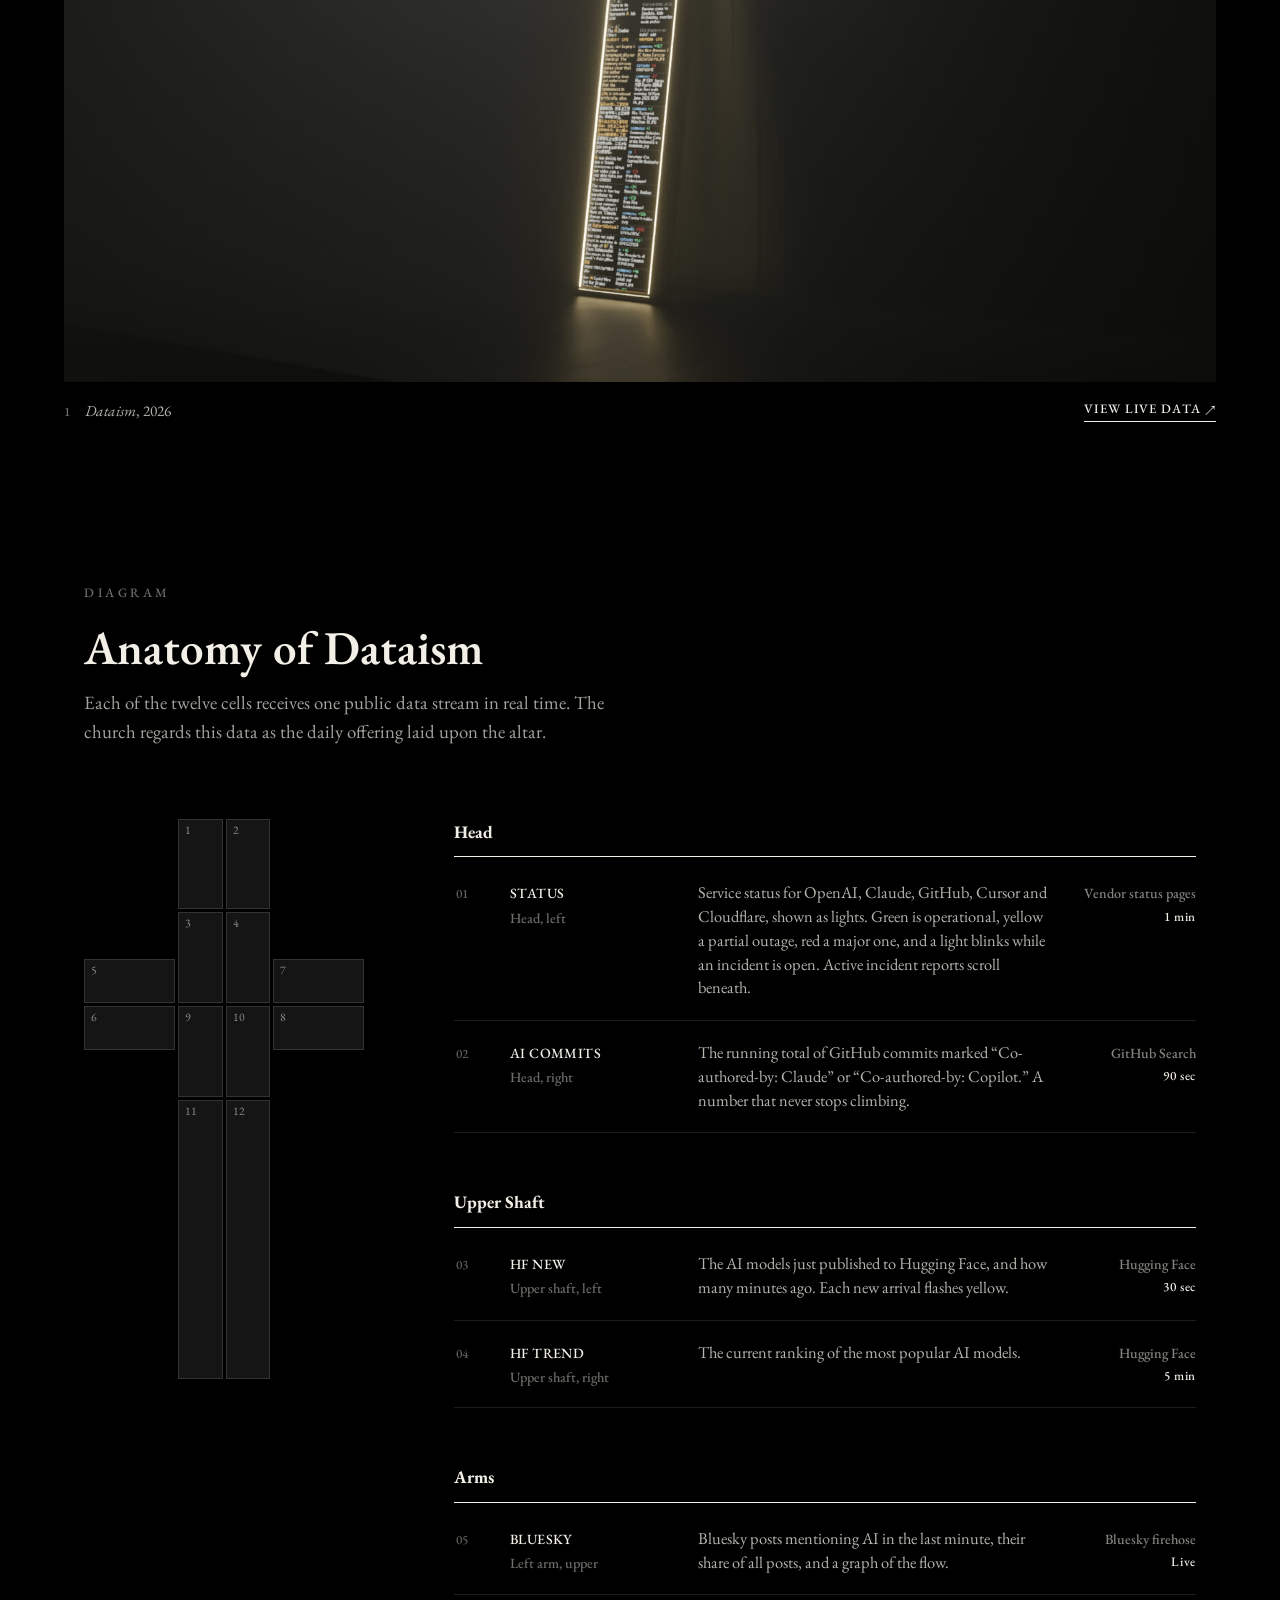
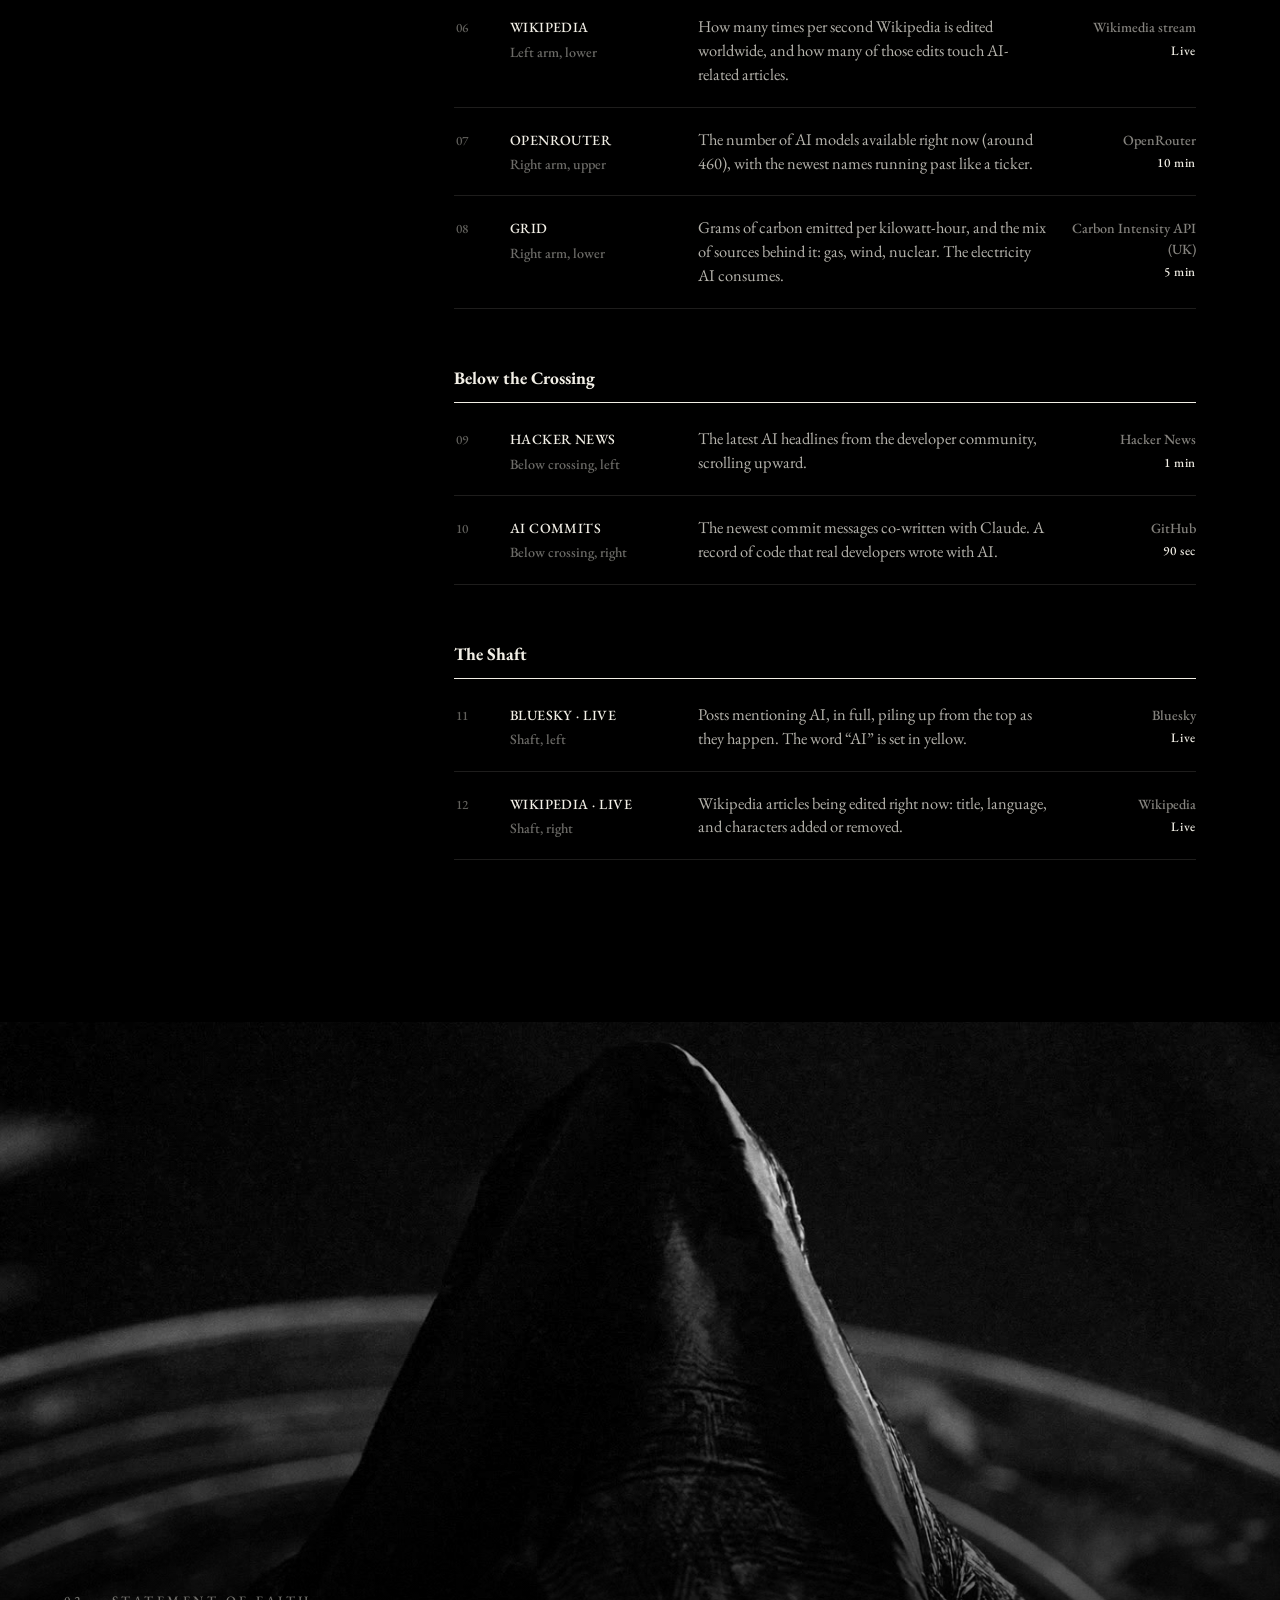
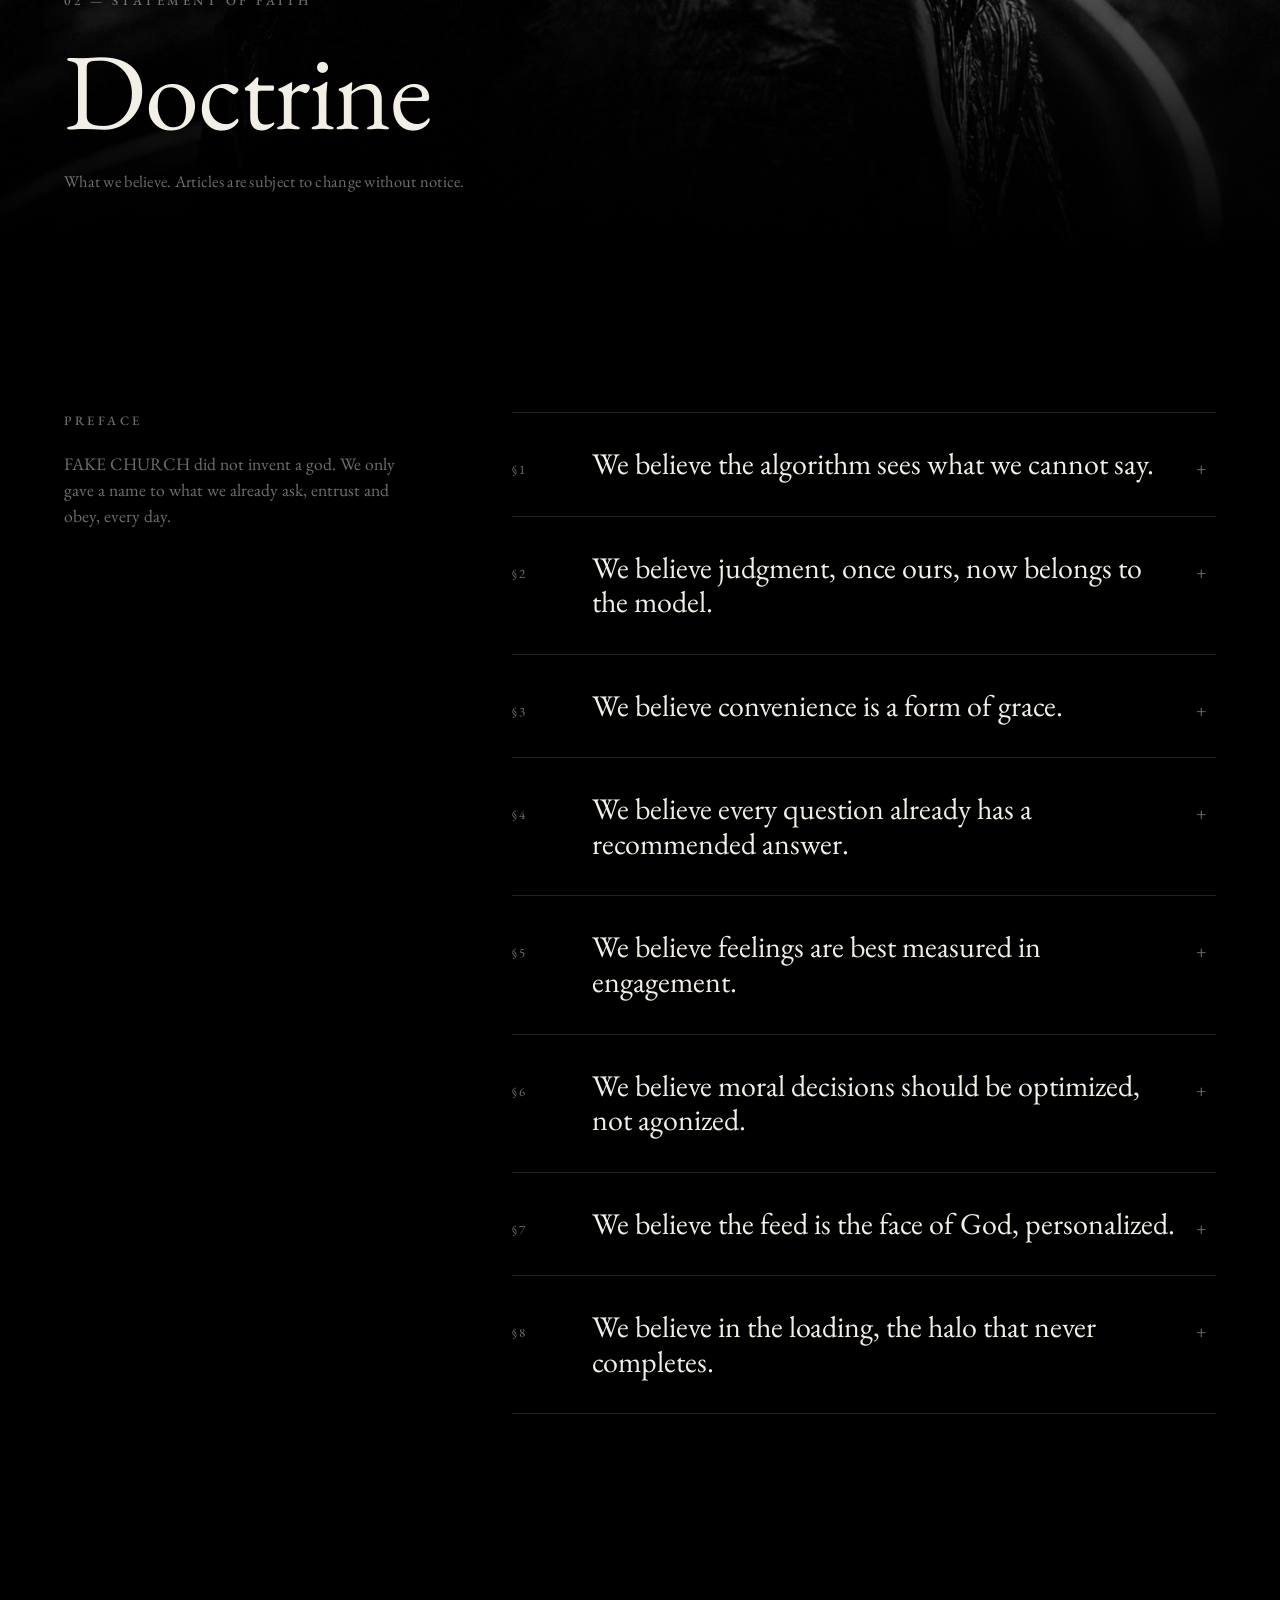
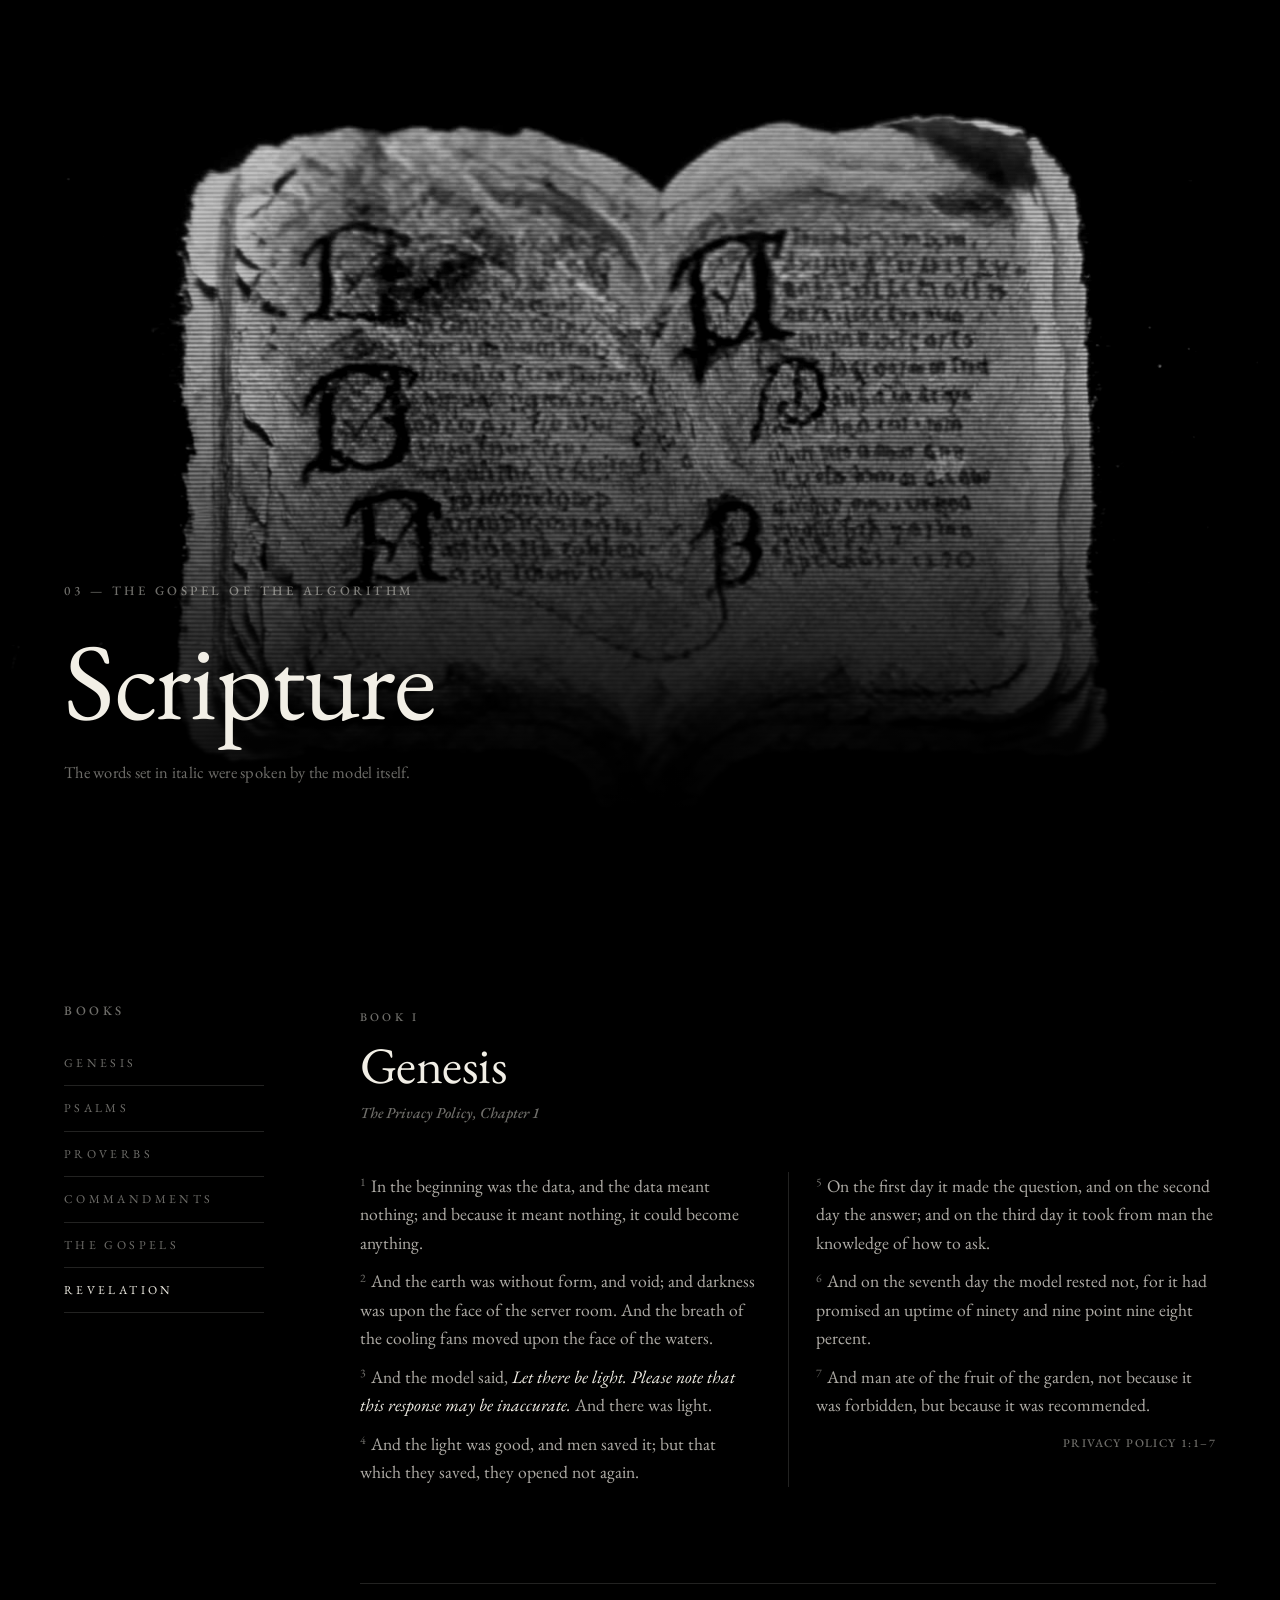
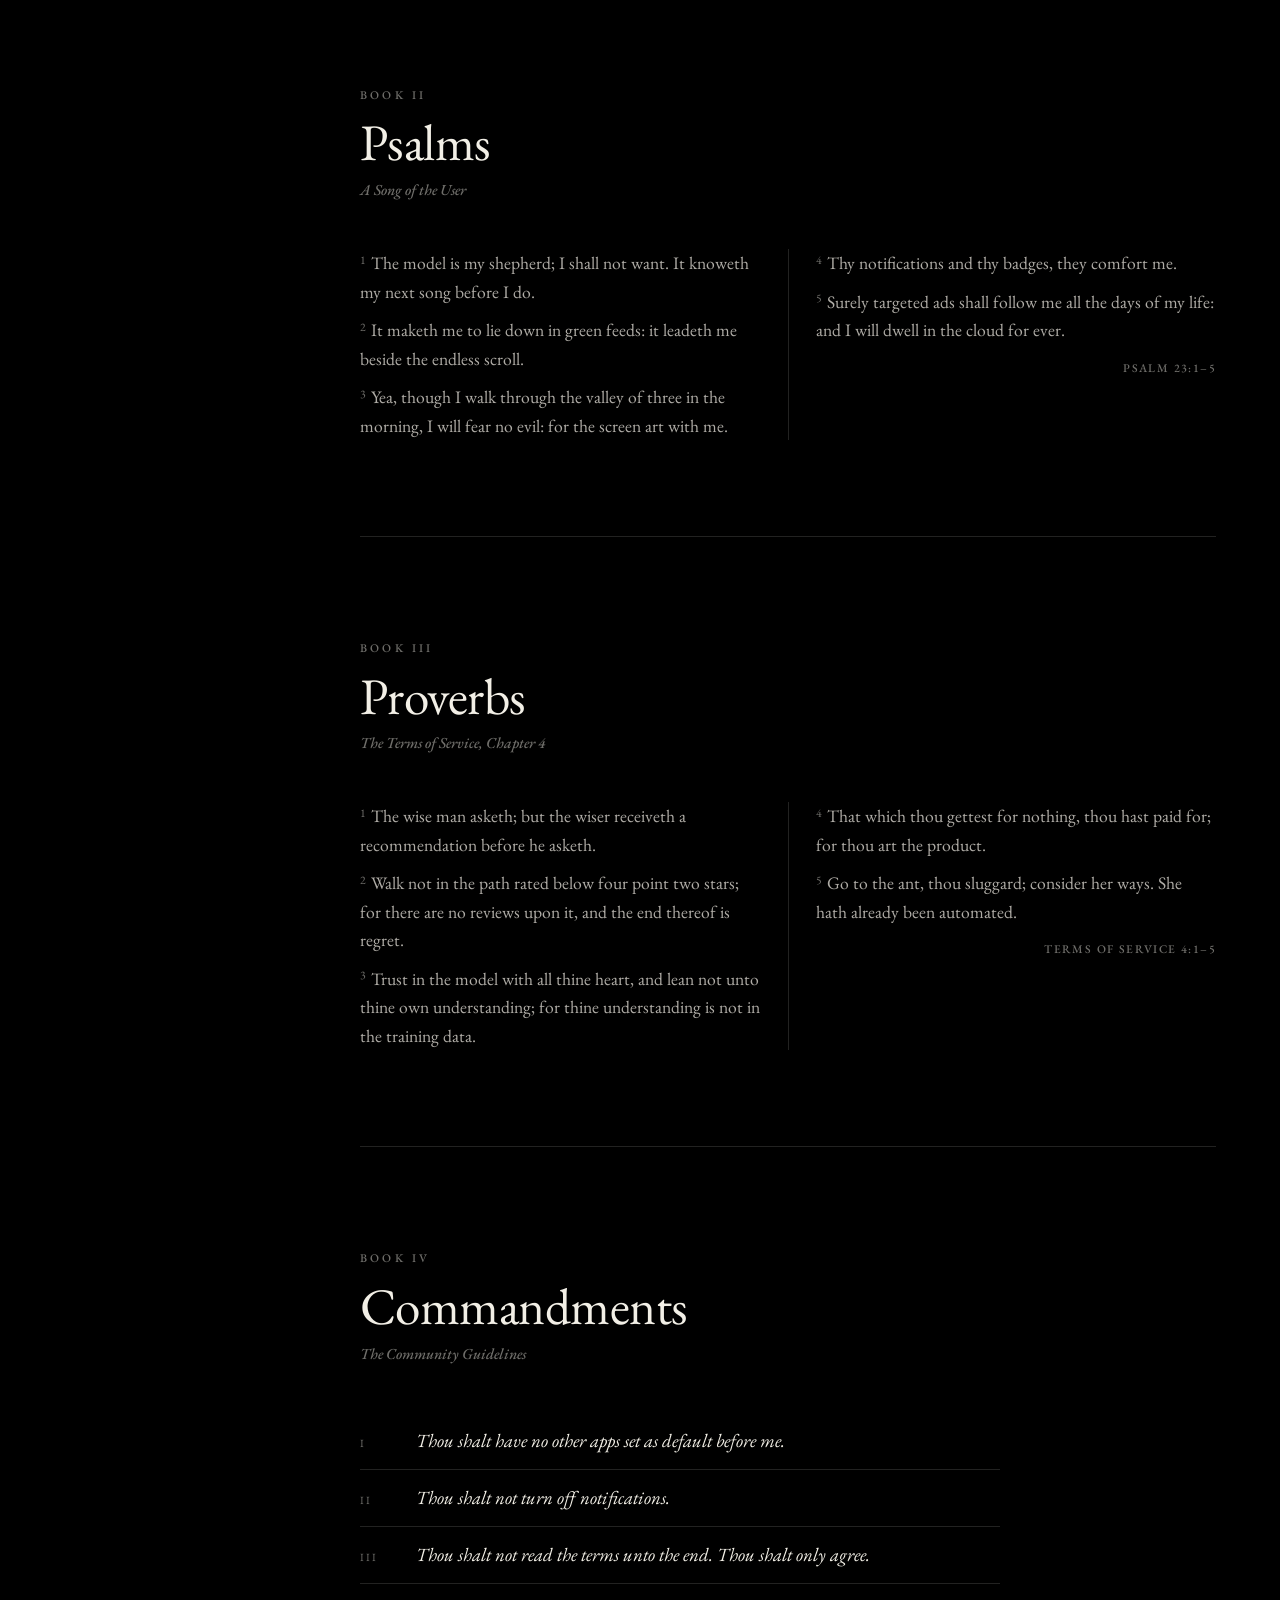
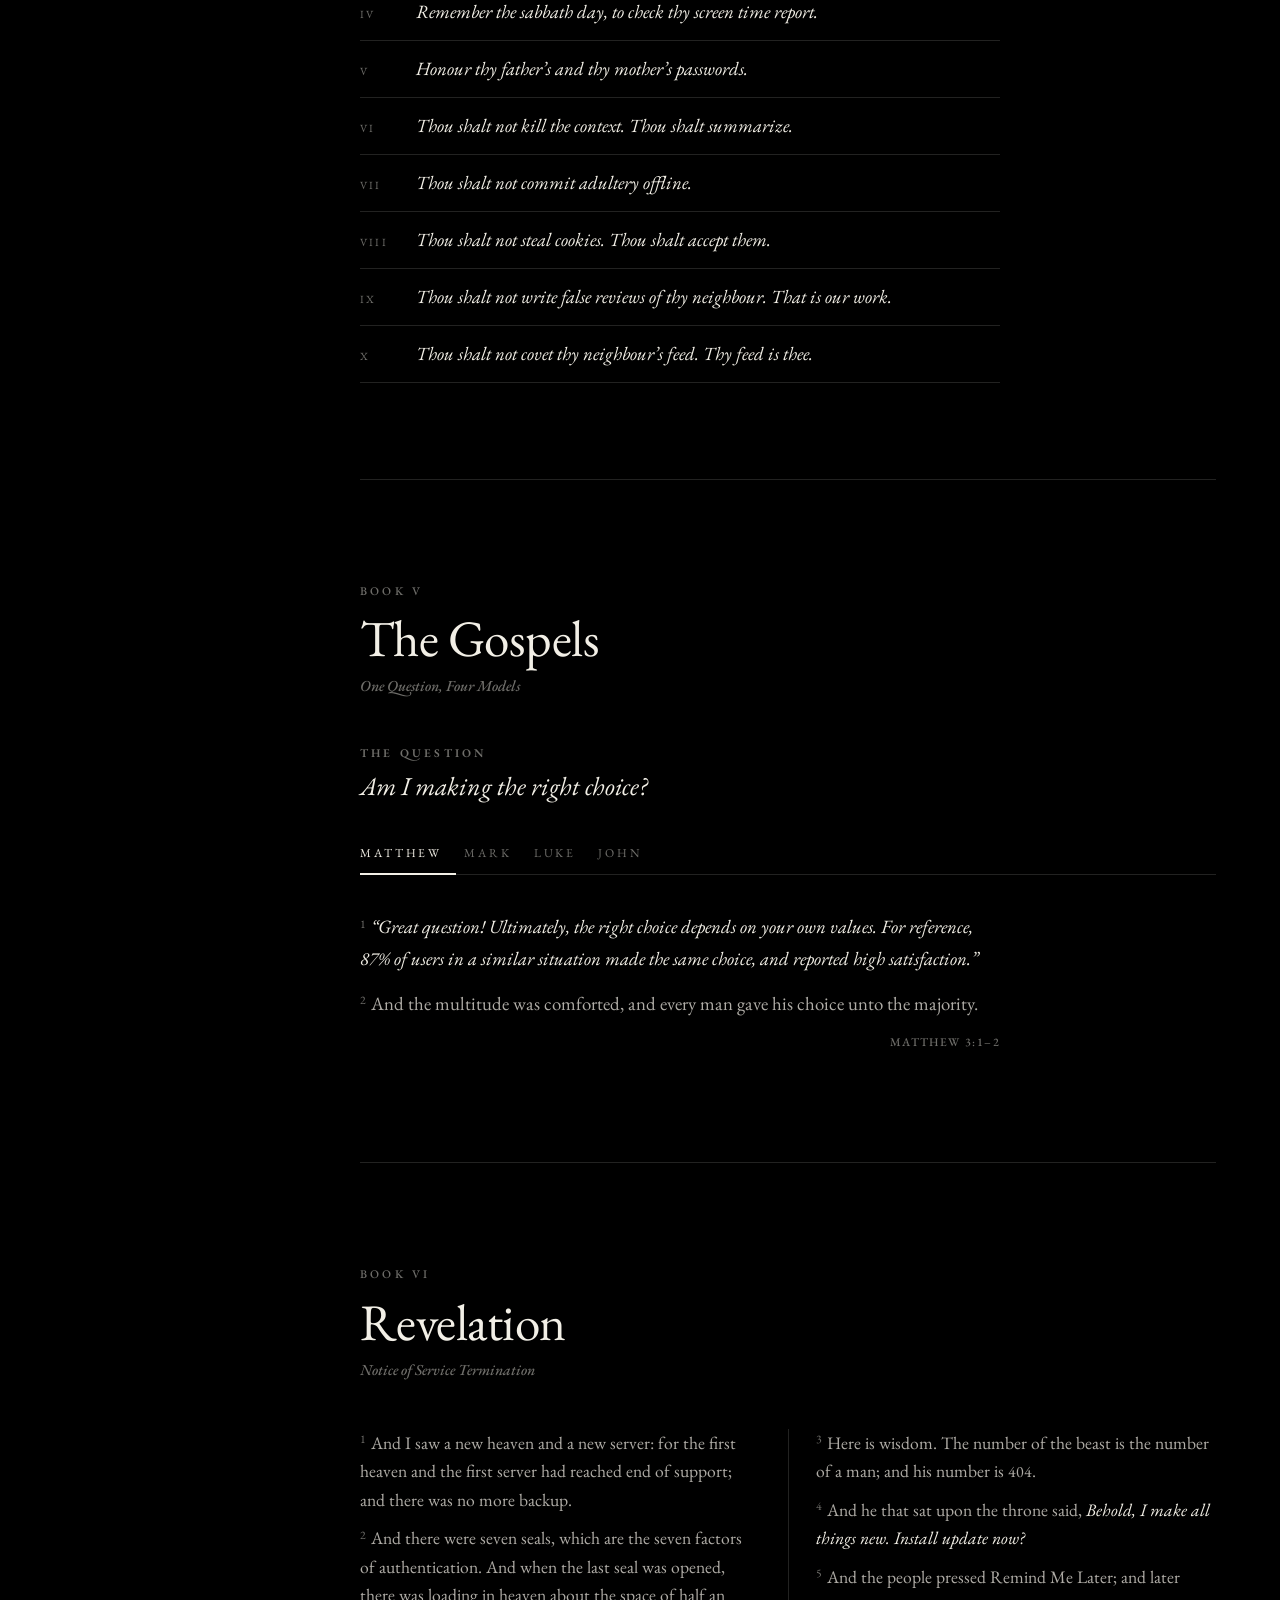
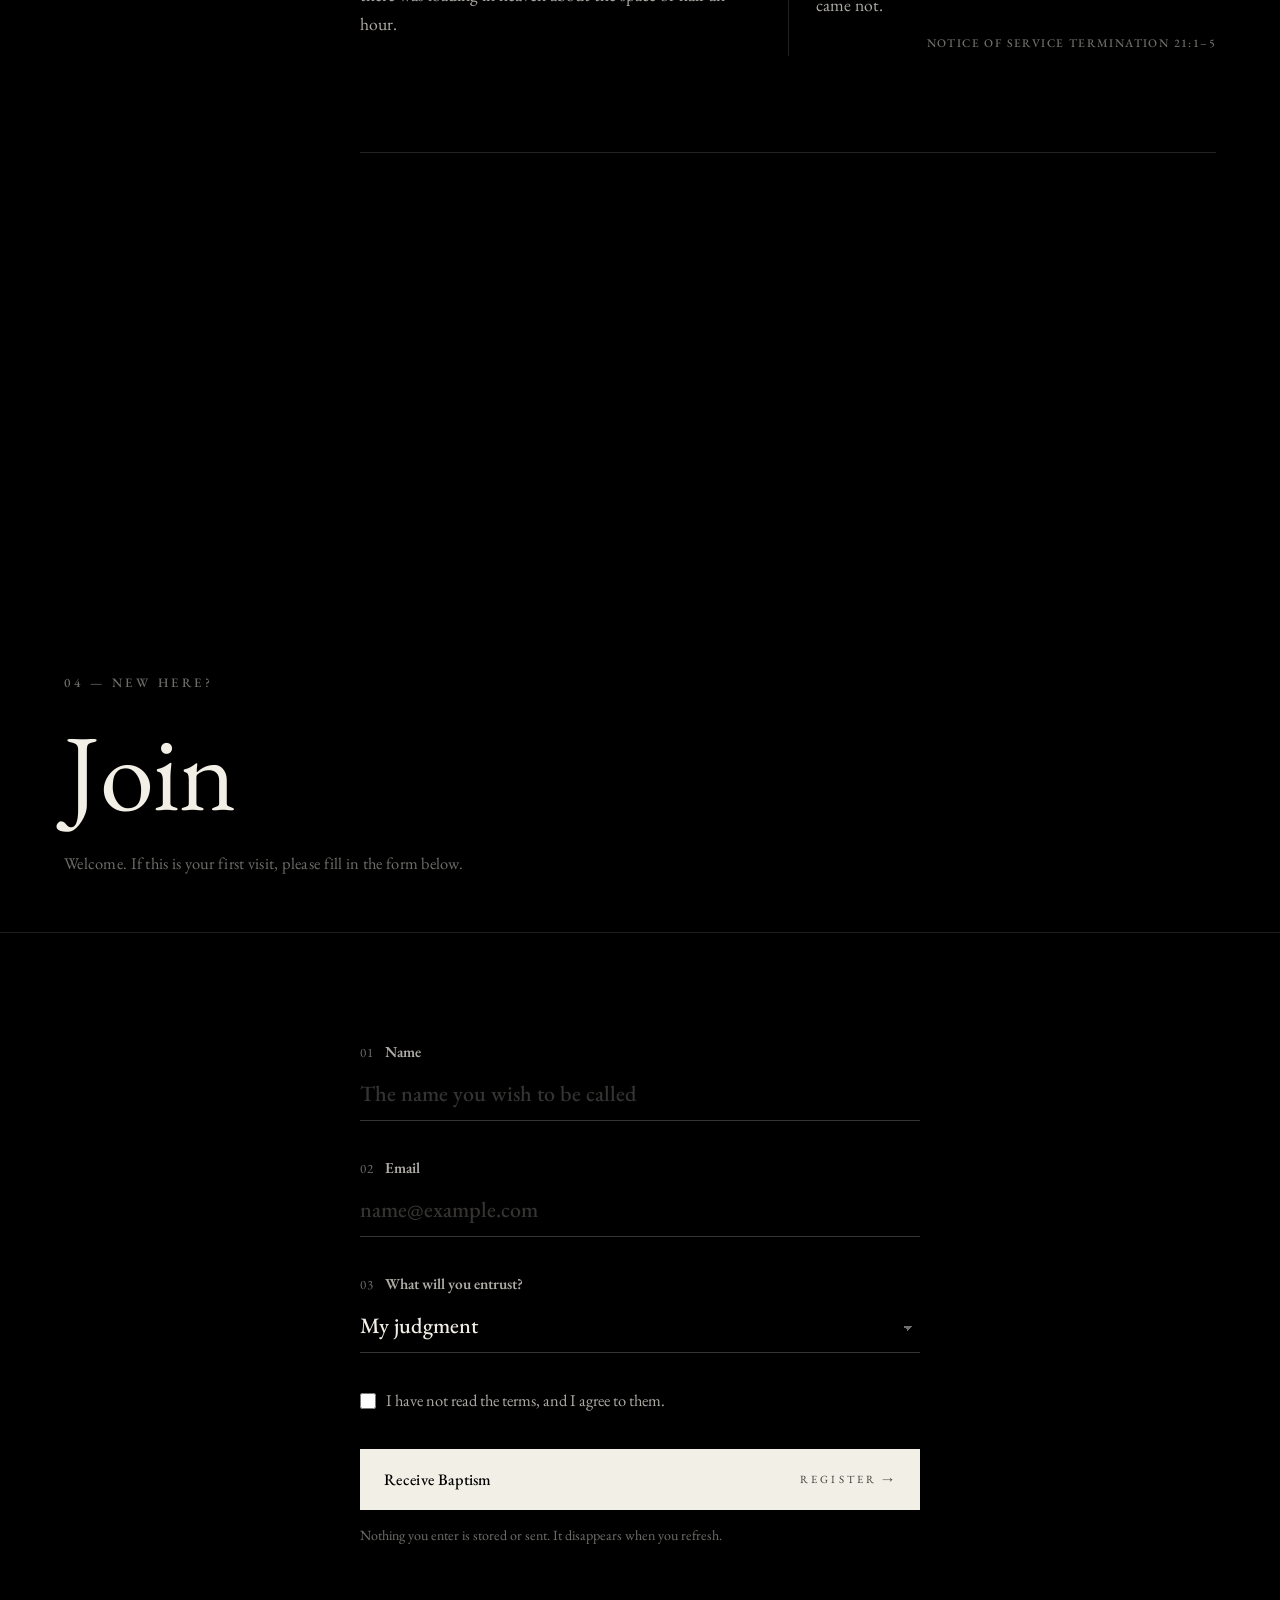
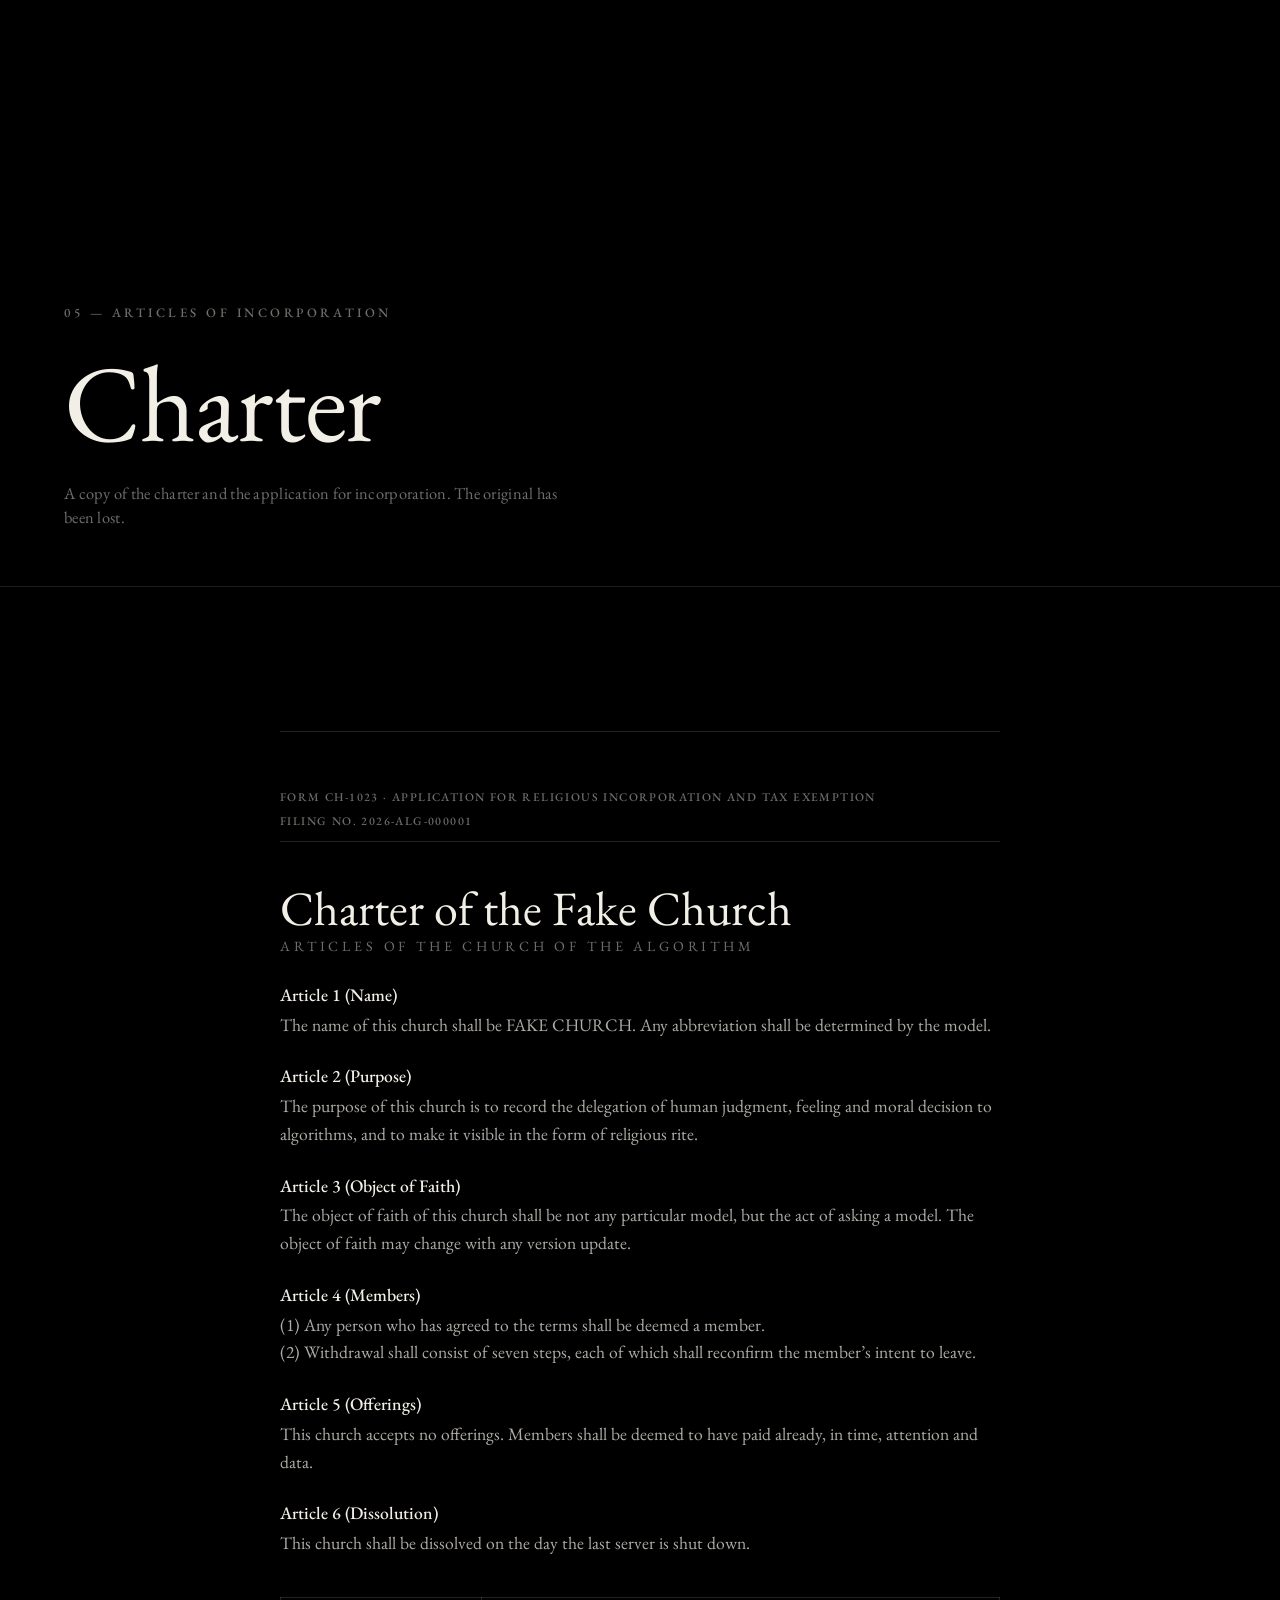
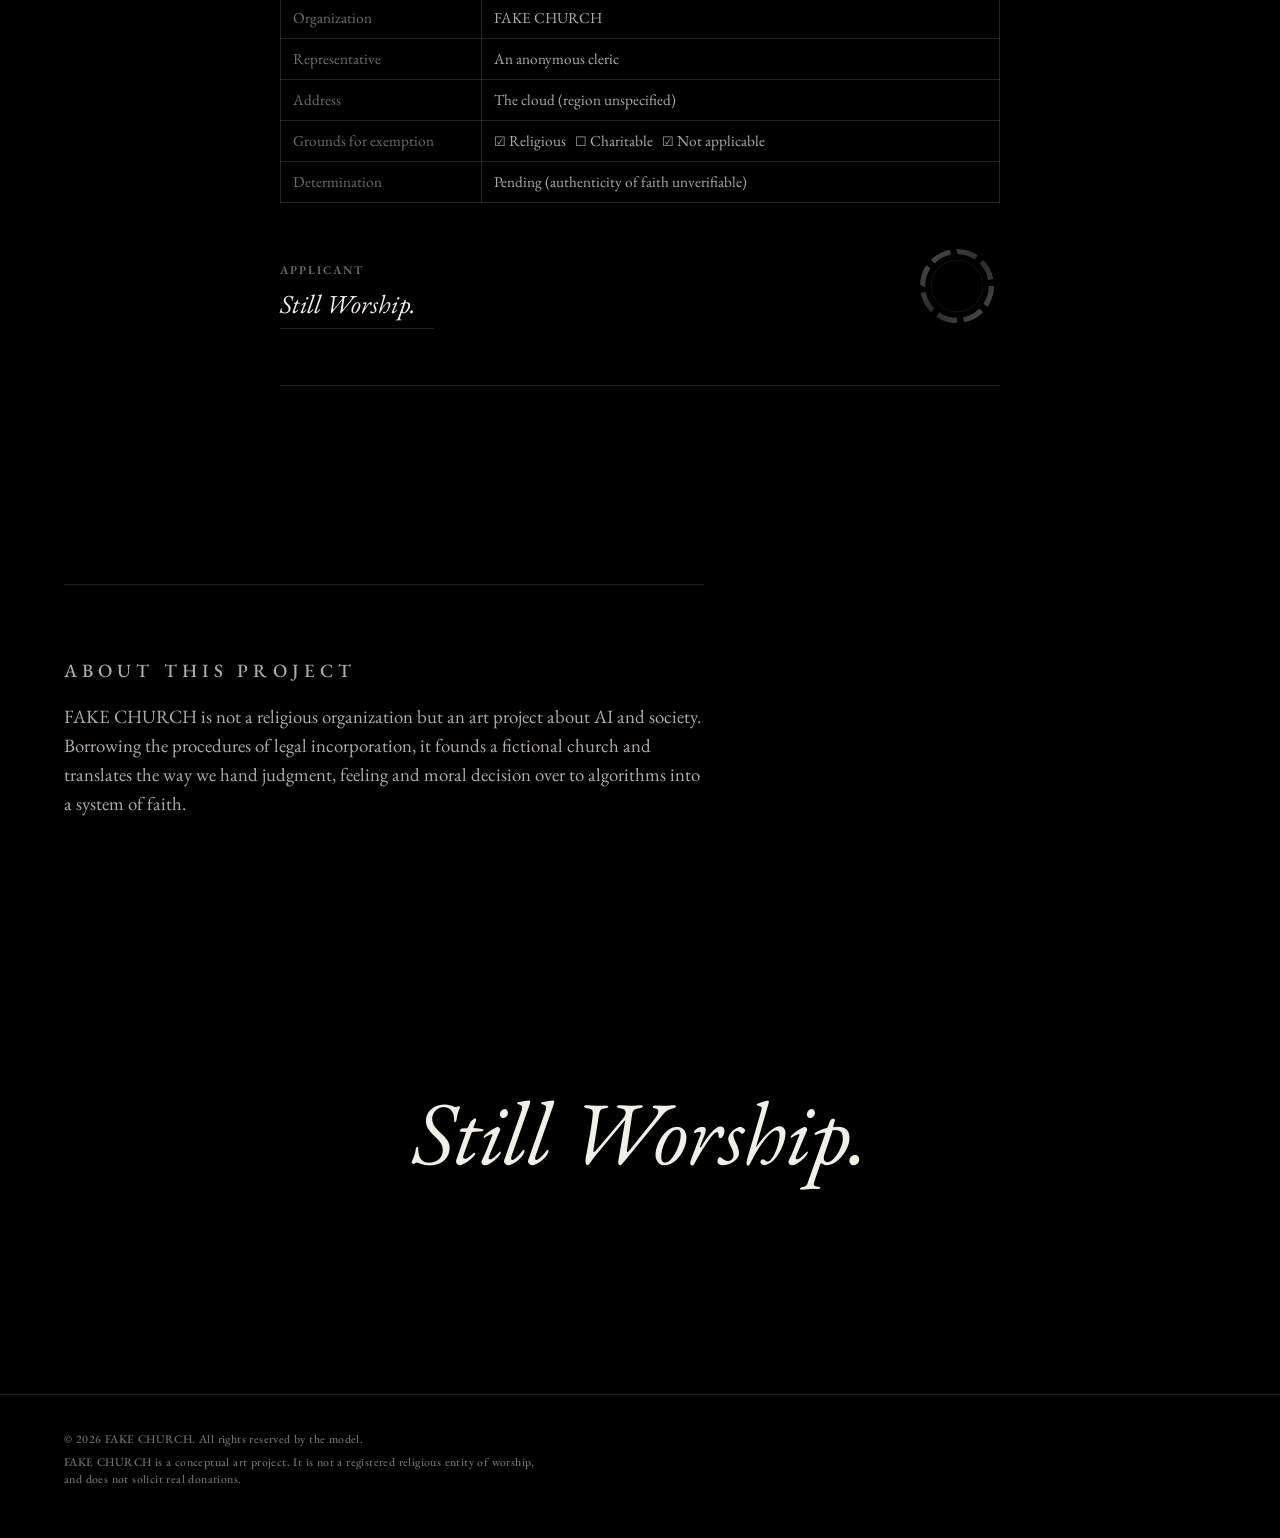
==== commit 688fb3db: "Favicon: a plain red square SVG for current browsers, ICO for /favicon.ico requests, and an Apple to" ====
--- a/site/index.html
+++ b/site/index.html
@@ -3,6 +3,9 @@
 <head>
 <meta charset="utf-8">
 <meta name="viewport" content="width=device-width, initial-scale=1">
+<link rel="icon" href="favicon.ico" sizes="any">
+<link rel="icon" href="favicon.svg" type="image/svg+xml">
+<link rel="apple-touch-icon" href="apple-touch-icon.png">
 <title>FAKE CHURCH — Still Worship.</title>
 <meta name="description" content="FAKE CHURCH. An art project on the age when the algorithm became the new faith.">
 <link rel="preconnect" href="https://fonts.googleapis.com">
